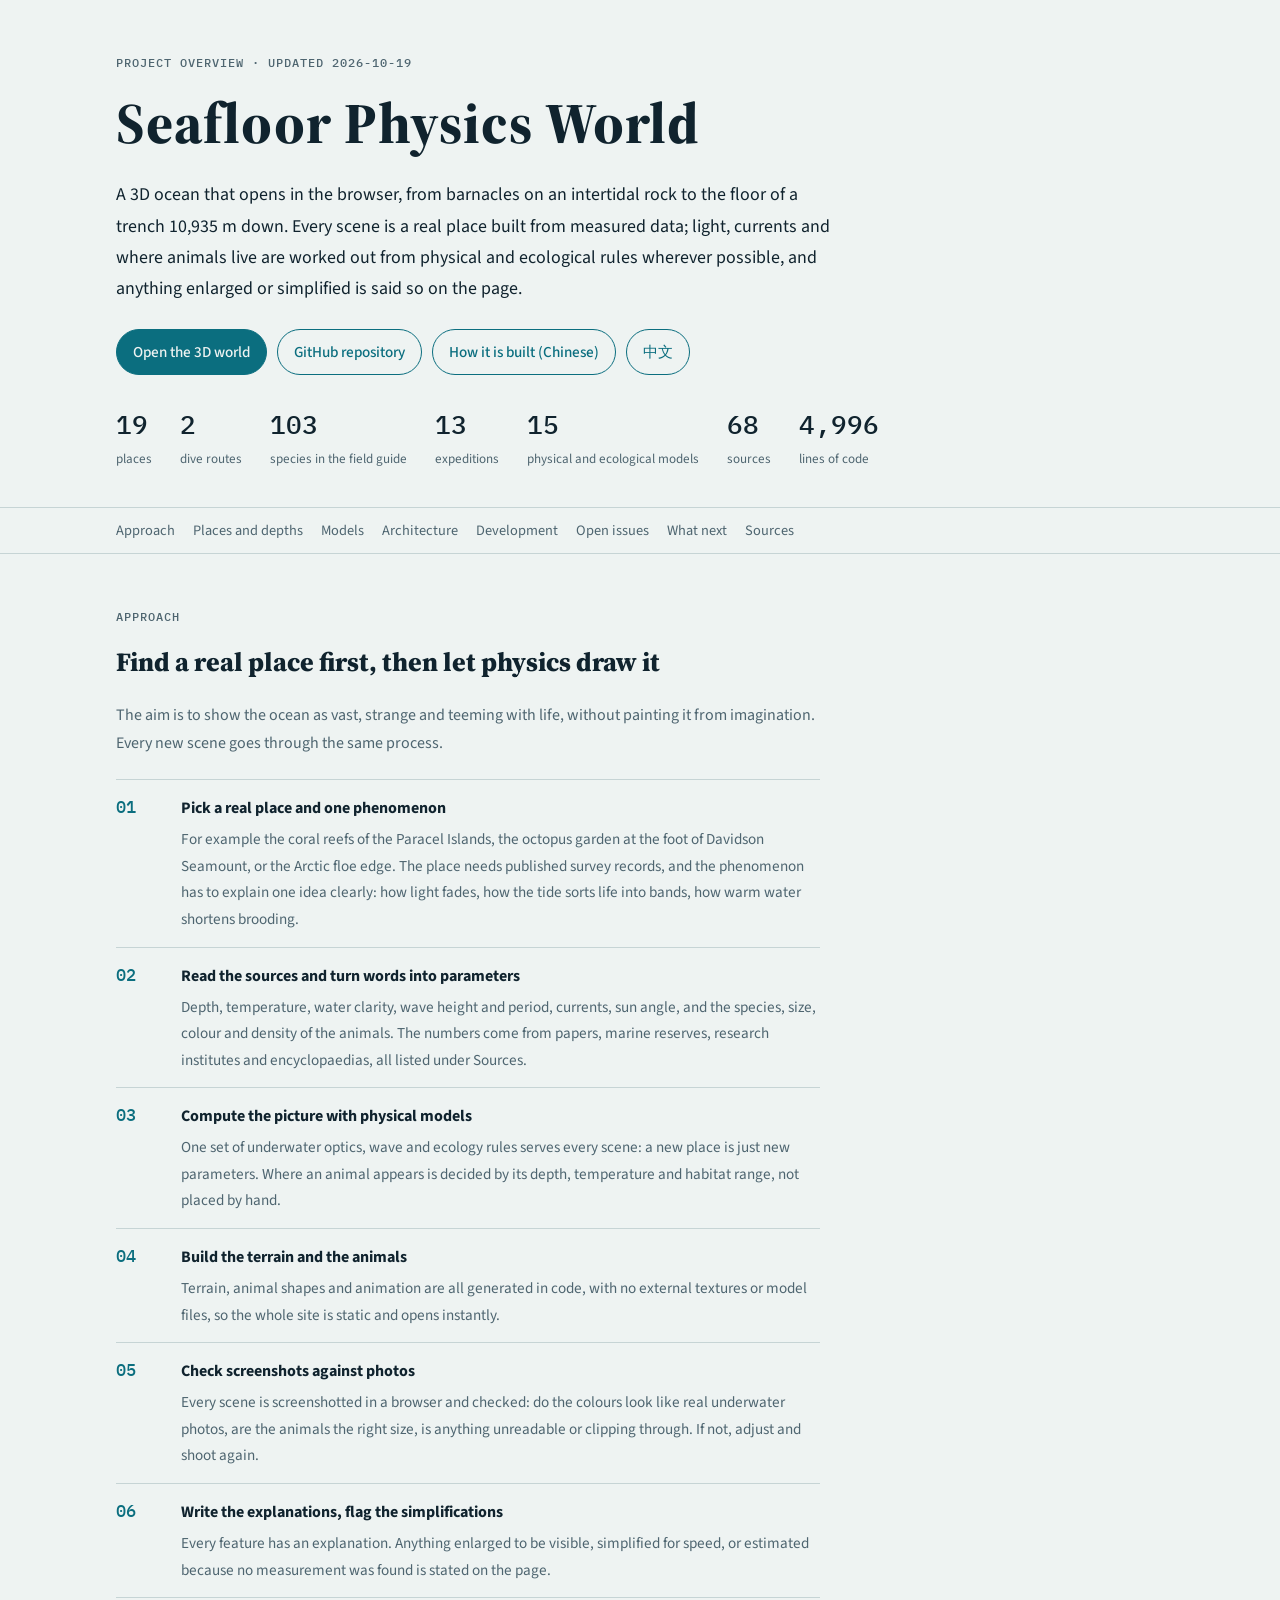
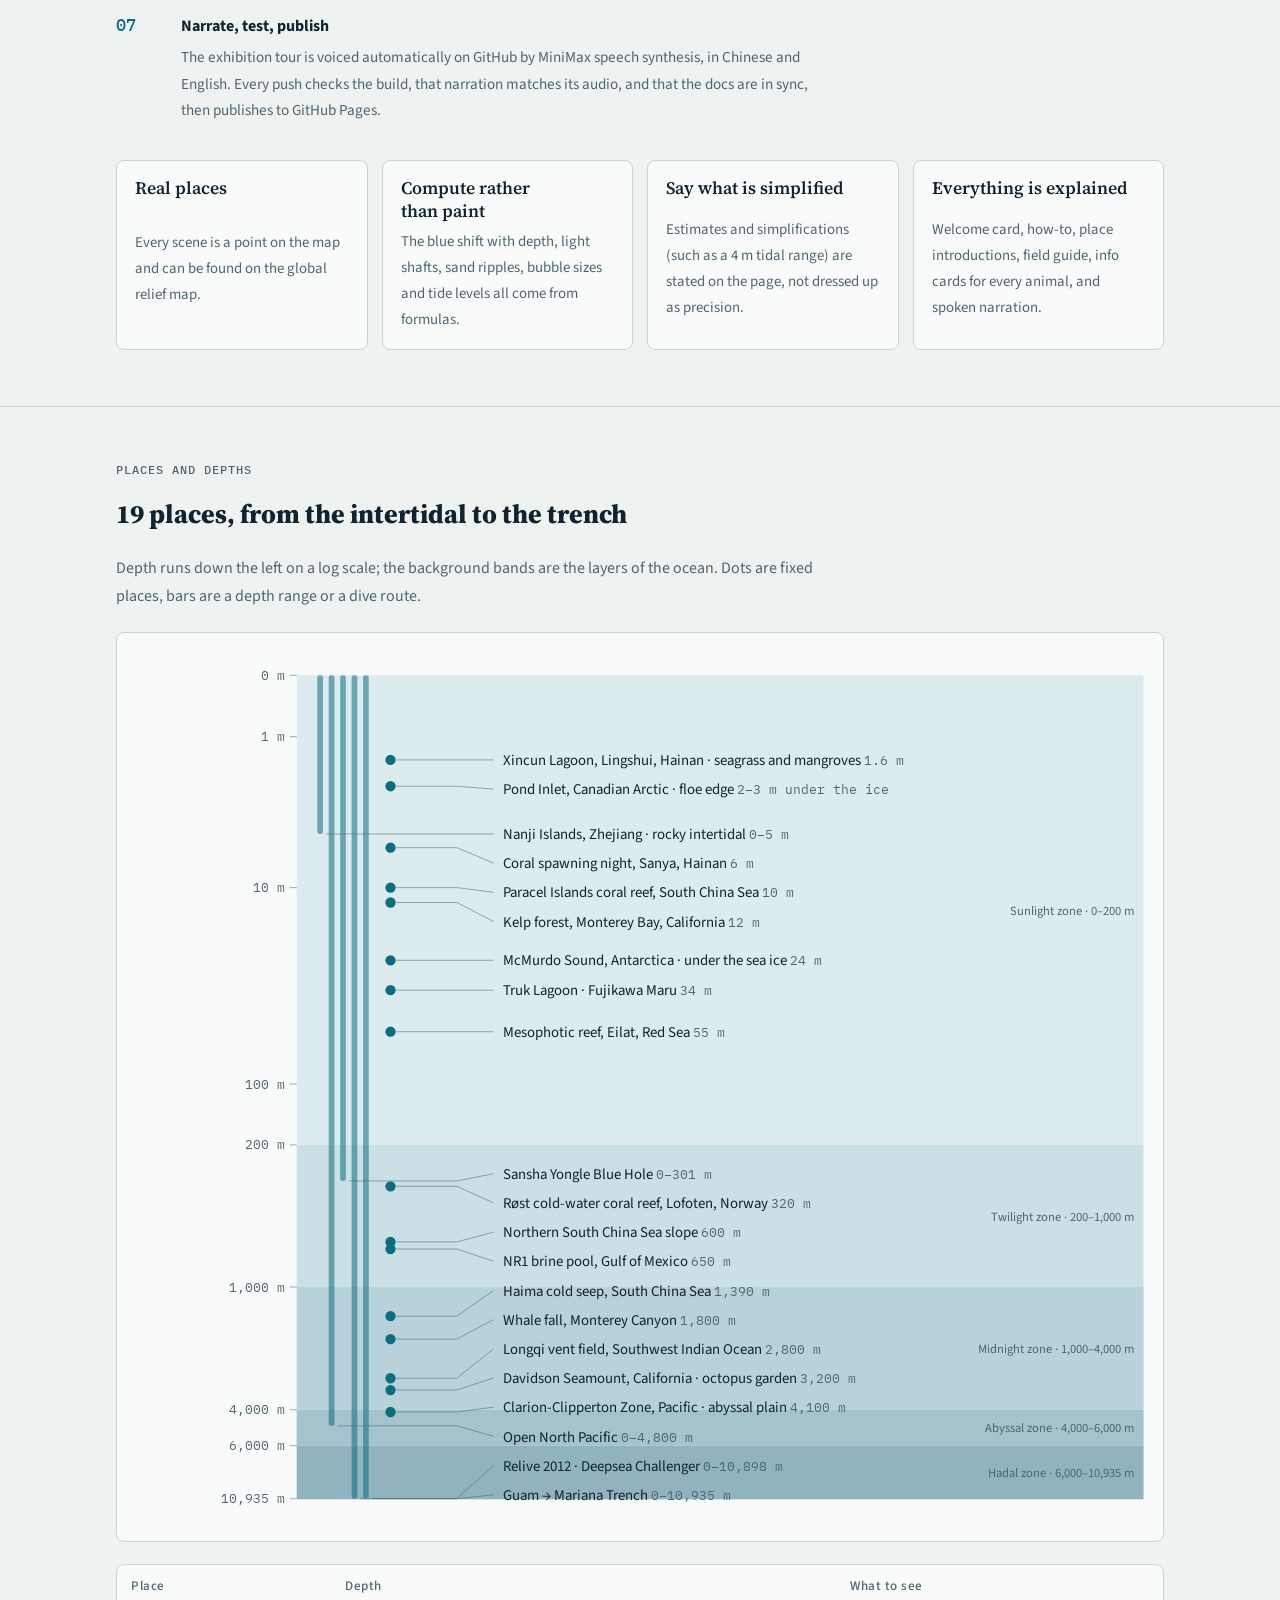
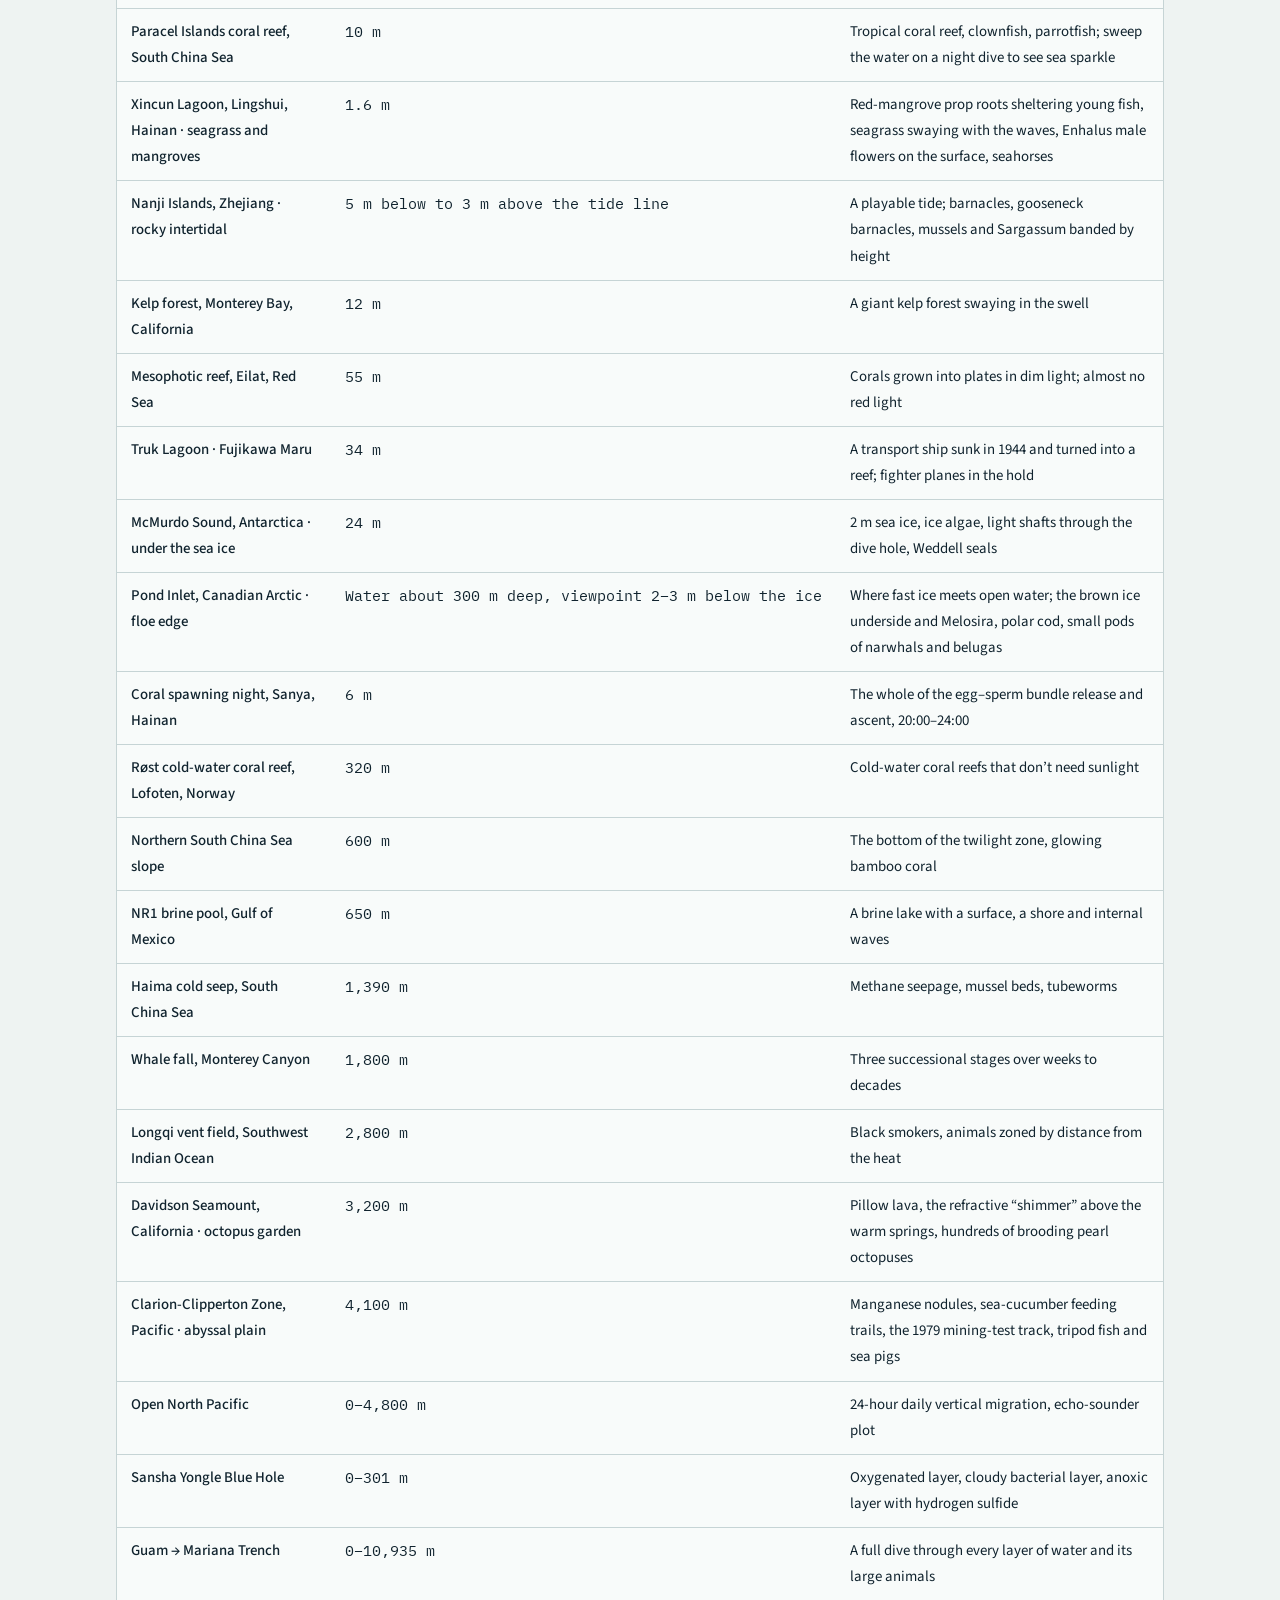
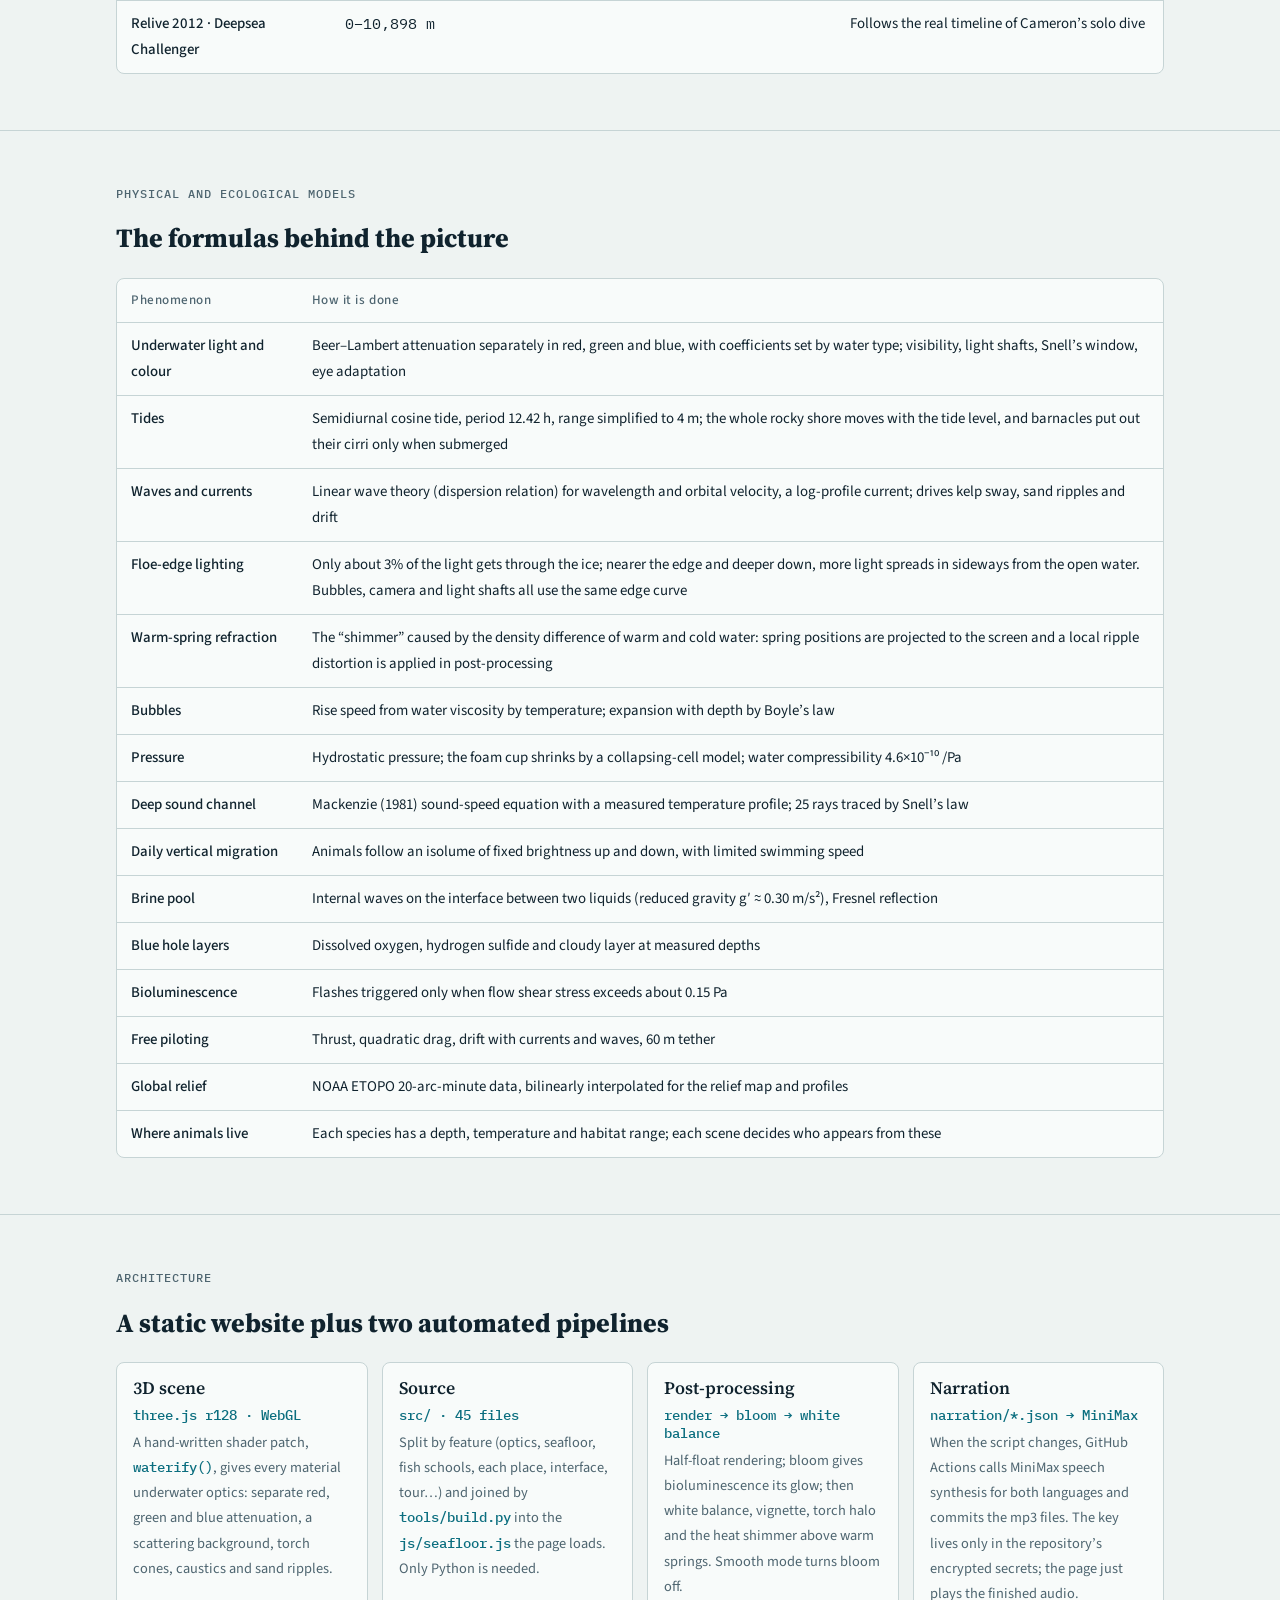
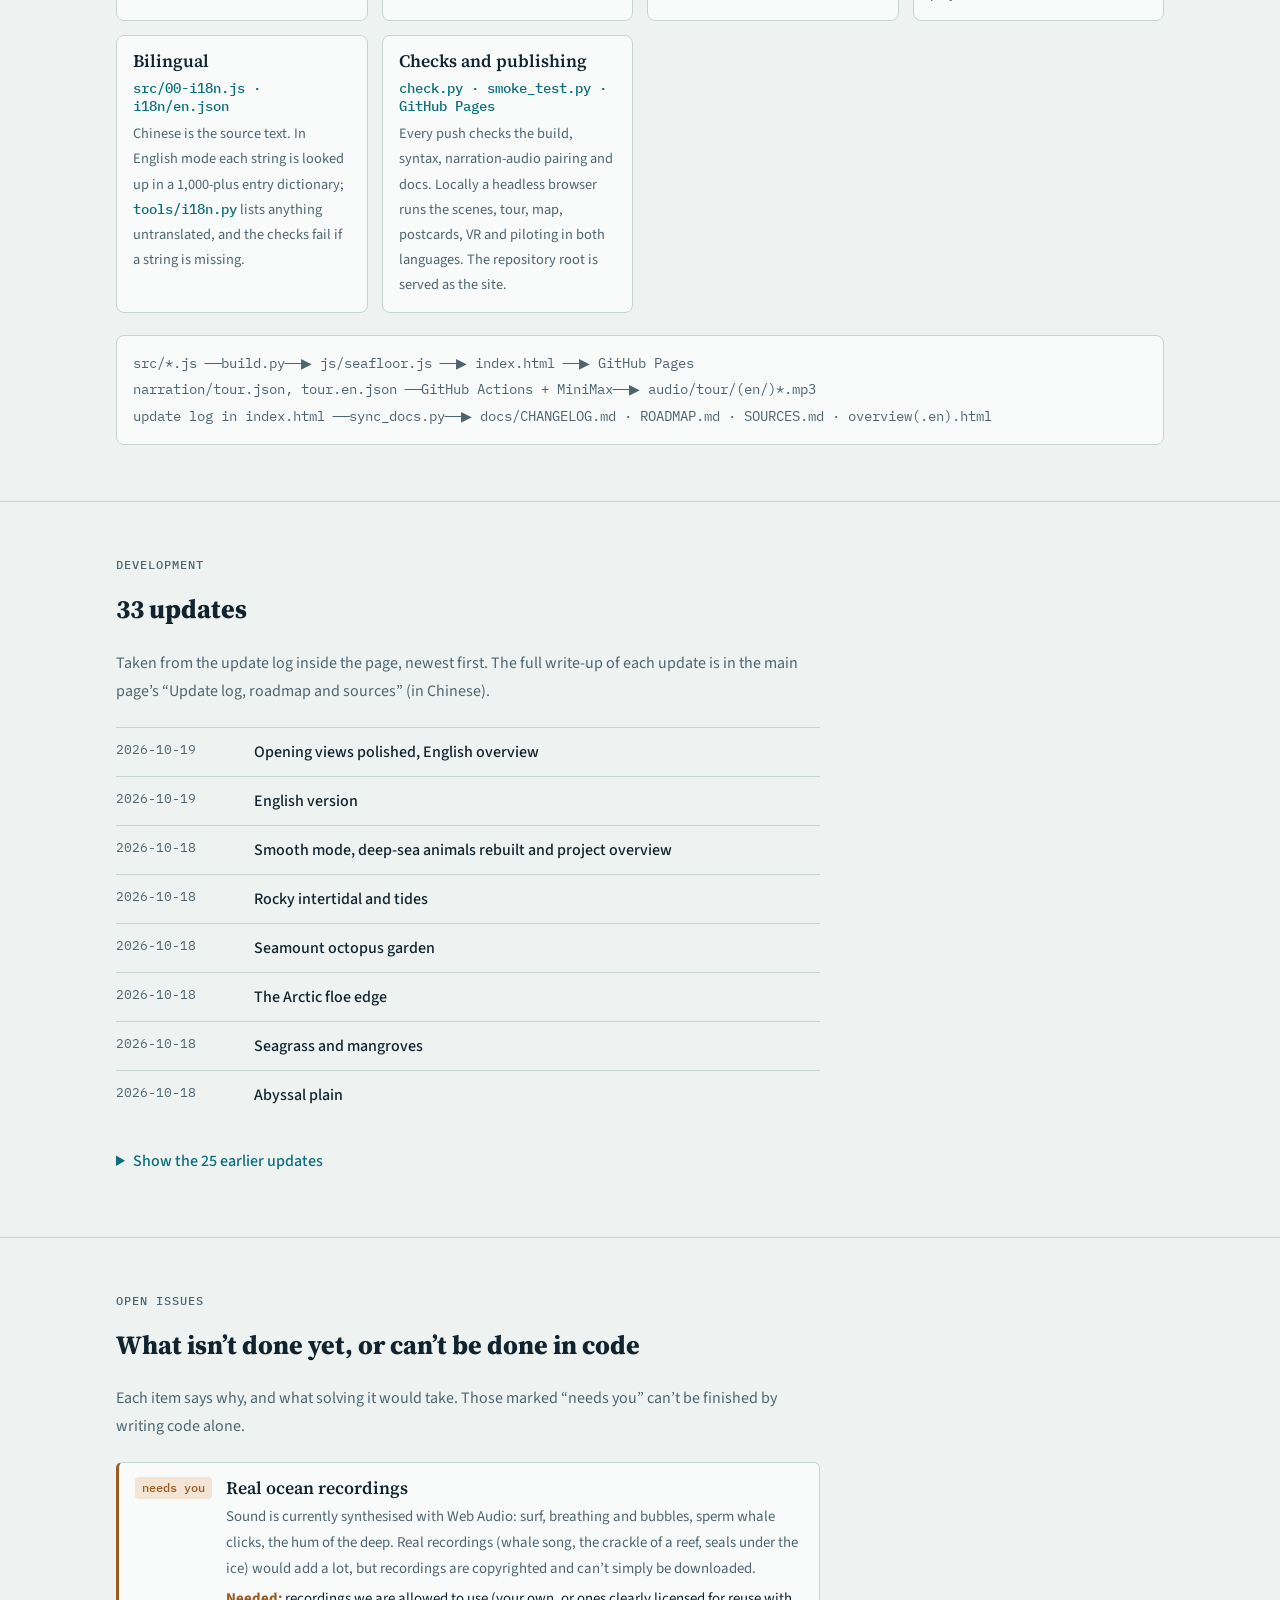
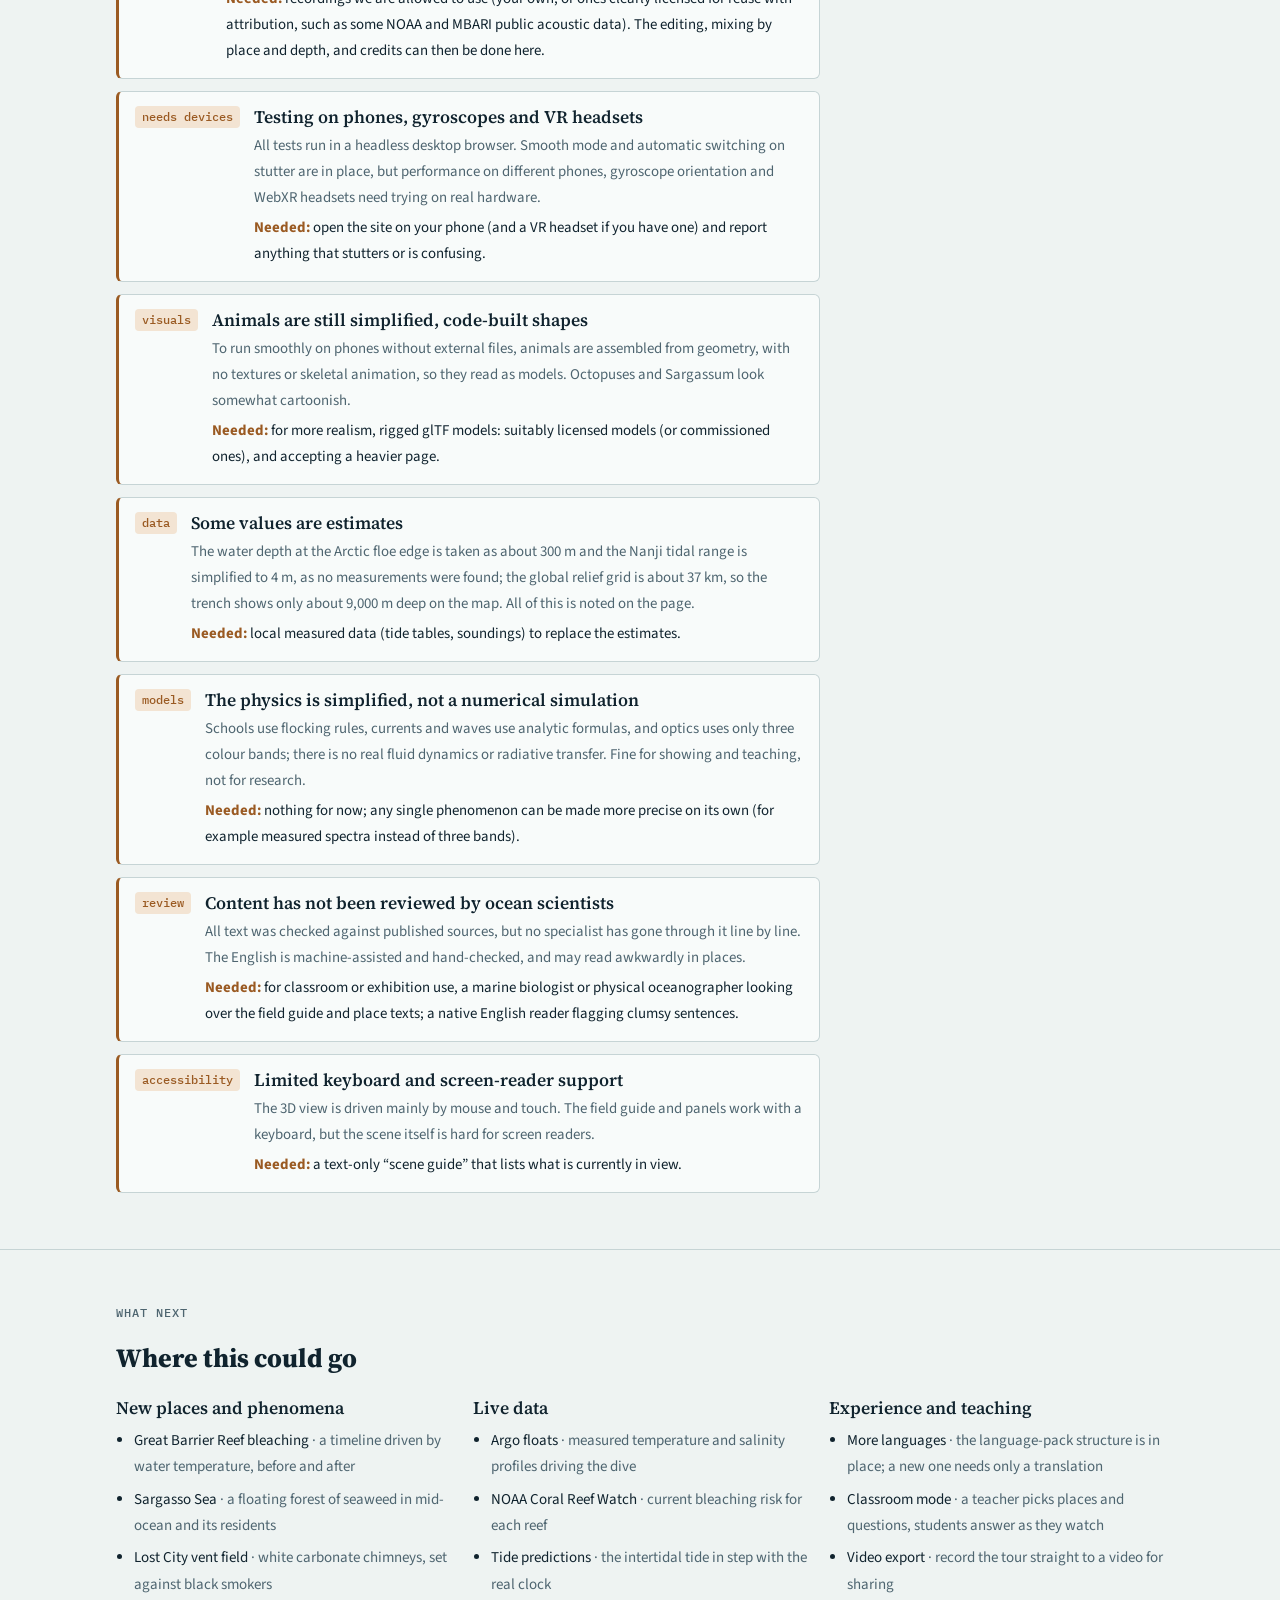
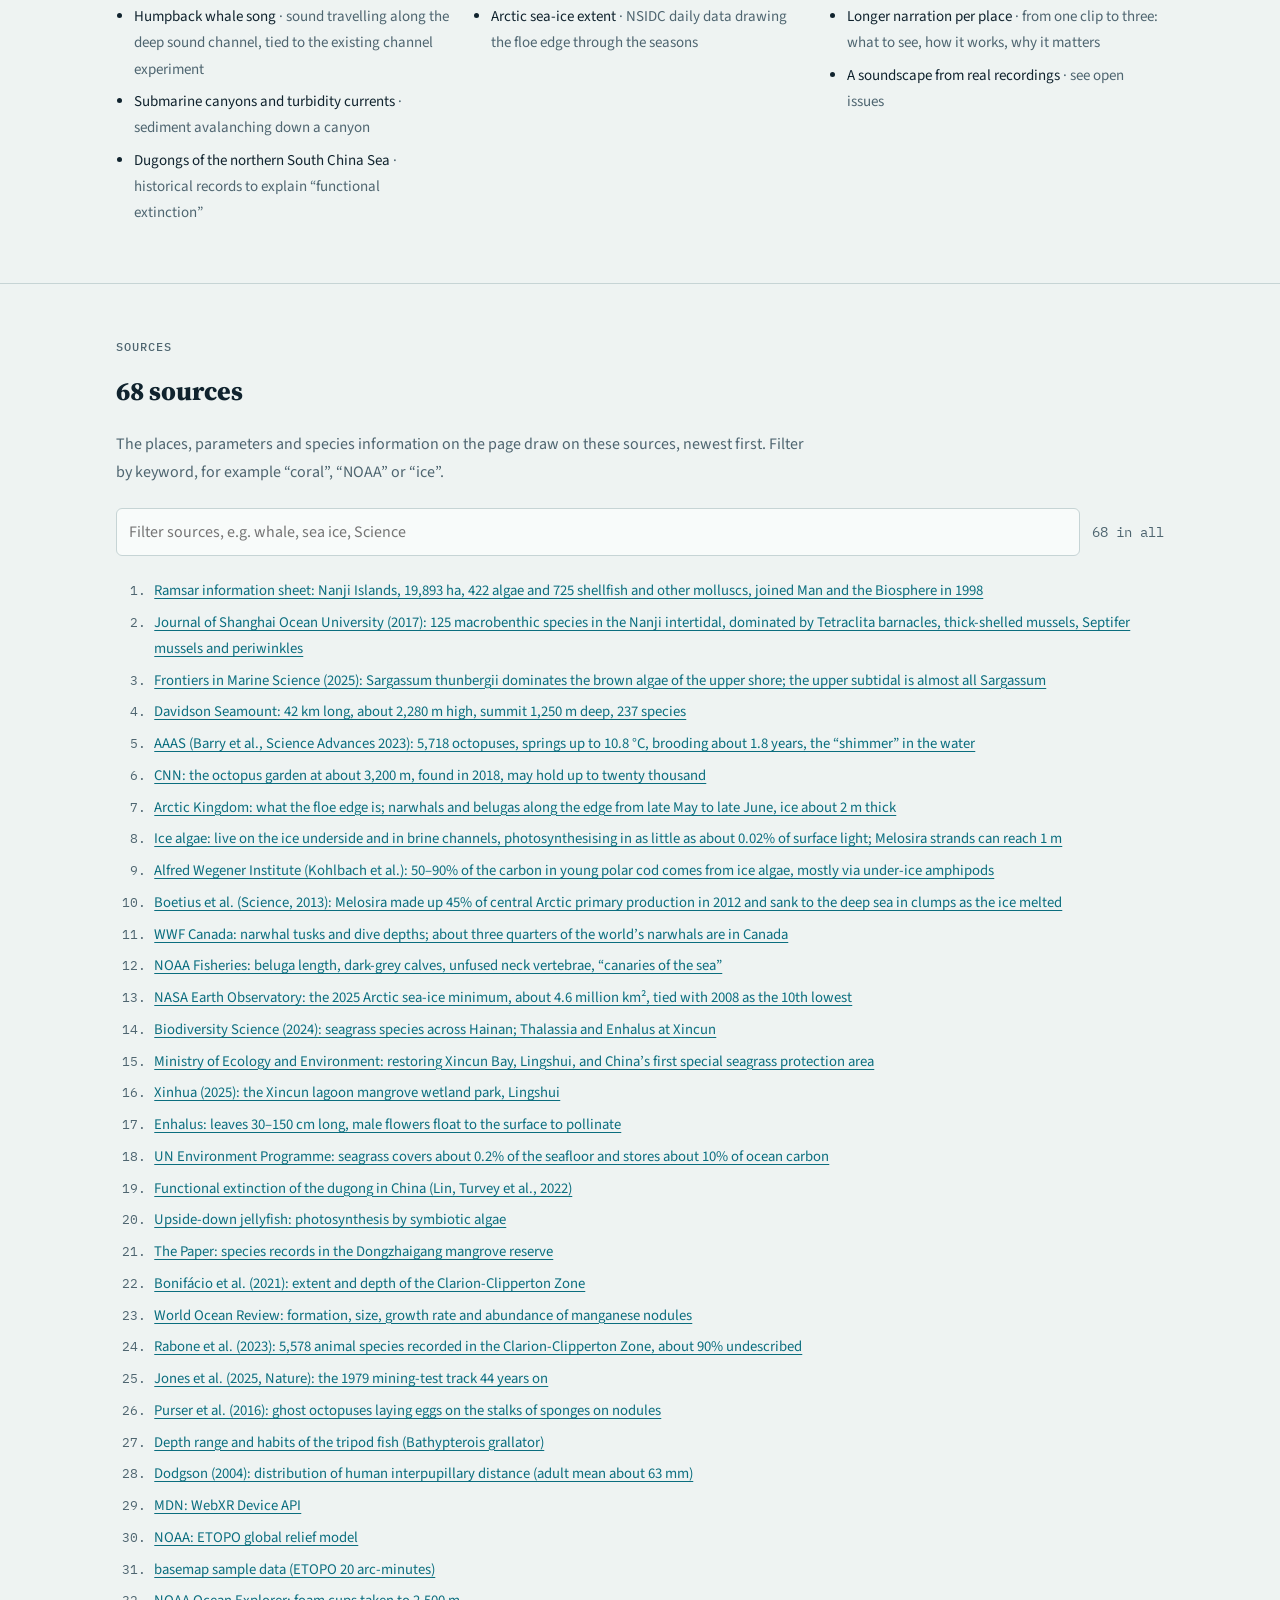
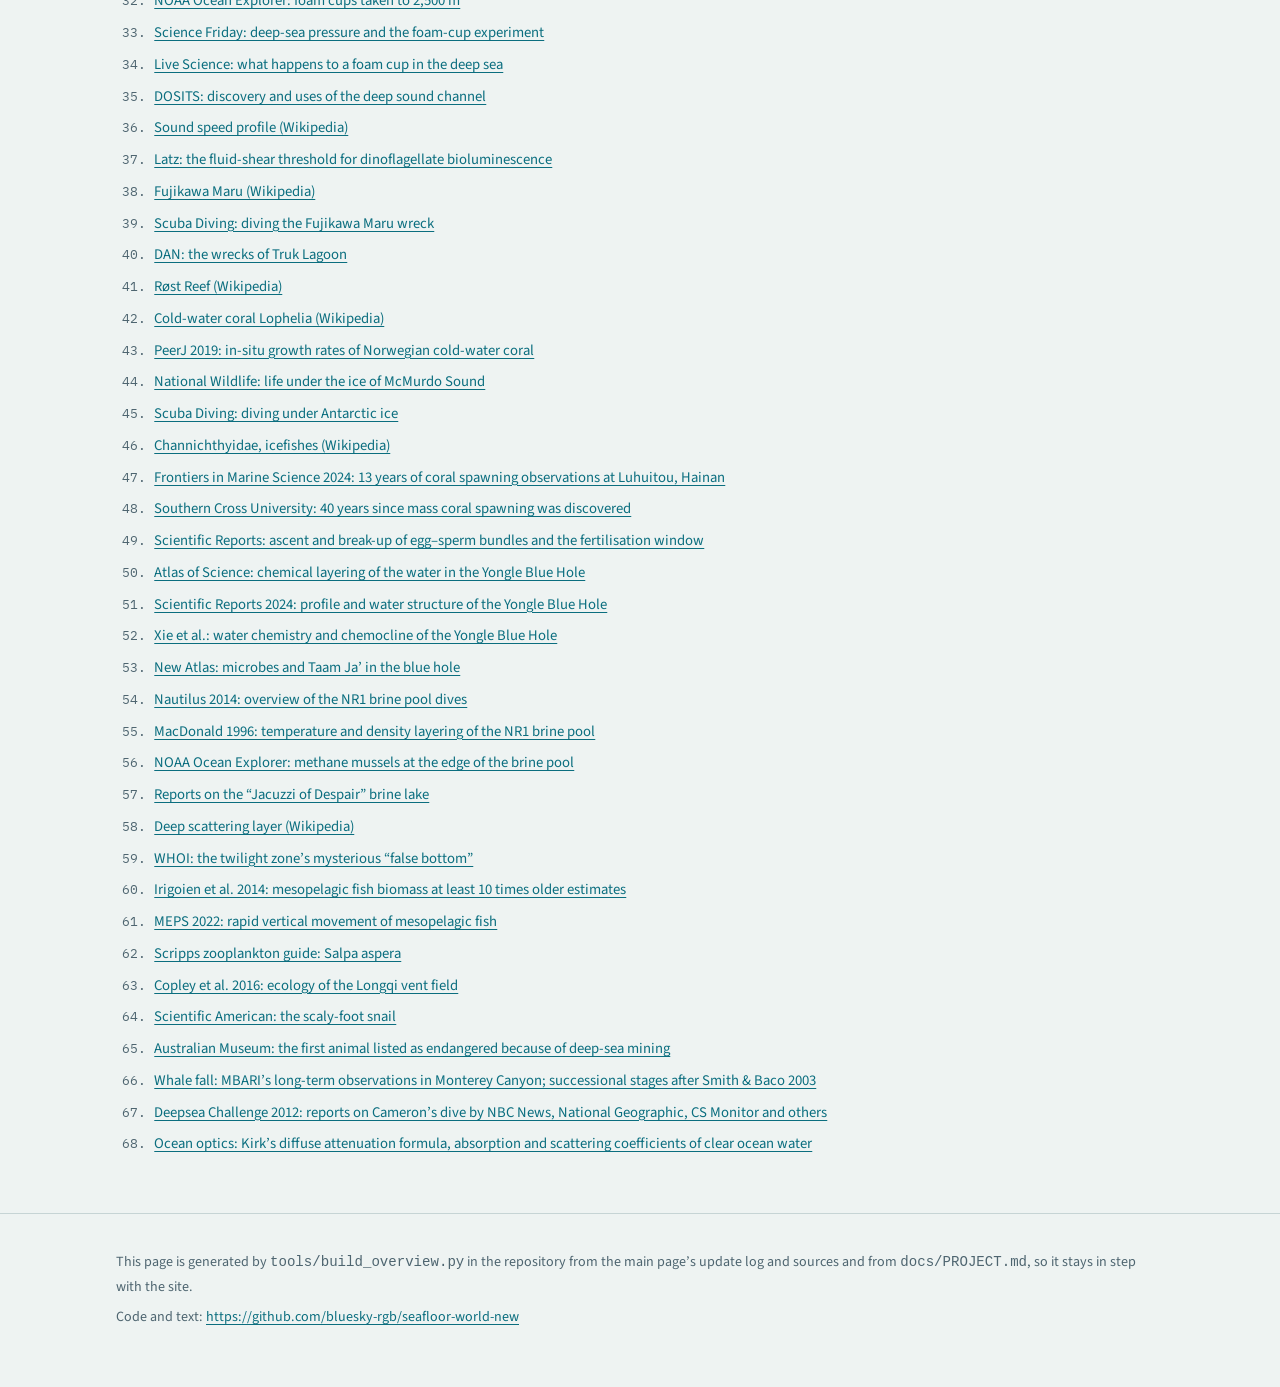
==== overview.en.html @ e61b28f1 "English project overview; polish opening views of slope, vent, brine pool and Arctic - overview.en.h" ====
<!doctype html>
<html lang="en">
<!-- Generated by tools/build_overview.py from docs/overview.en.tpl.html; do not edit by hand. -->
<head>
<meta charset="utf-8">
<meta name="viewport" content="width=device-width,initial-scale=1,viewport-fit=cover">
<meta name="description" content="Seafloor Physics World project overview: research approach, places and depths, physical models, architecture, development, open issues, ideas and sources.">
<link rel="icon" href="assets/icon.svg" type="image/svg+xml">
<style>:root{padding-top:env(safe-area-inset-top,0px);padding-bottom:env(safe-area-inset-bottom,0px)}img{max-width:100%}[hidden]{display:none!important}</style>
<title>Seafloor World Overview</title>
<meta name="claude:viewport-fit-sides" content="cover">
<link rel="preconnect" href="https://fonts.googleapis.com">
<link rel="stylesheet" href="https://fonts.googleapis.com/css2?family=Source+Serif+4:opsz,wght@8..60,600;8..60,800&family=Source+Sans+3:wght@400;500;700&family=IBM+Plex+Mono:wght@400;500&display=swap">
<style>
/* Layout: one reading column (~44em) inside a wider frame for the depth chart and tables; a horizontal section index under the masthead.
   Palette after a printed bathymetric chart: pale sea-chart paper, navy ink, sounding teal, and amber for open questions. */
:root{
  --paper:#eef3f2; --panel:#f8fbfa; --ink:#10232e; --muted:#4e6570; --rule:#c6d4d5;
  --teal:#0b6e7f; --teal-soft:#d5e8ea; --amber:#9a5a22; --amber-soft:#f3e4d3;
  --z1:#dcecee; --z2:#cbe0e4; --z3:#b8d2d9; --z4:#a4c3cc; --z5:#90b3be;
  --display:"Source Serif 4",Georgia,serif;
  --body:"Source Sans 3",system-ui,-apple-system,"Segoe UI",sans-serif;
  --mono:"IBM Plex Mono",ui-monospace,"SFMono-Regular",Menlo,monospace;
}
@media (prefers-color-scheme: dark){:root:not([data-theme="light"]){
  --paper:#0b1820; --panel:#112430; --ink:#dce8ea; --muted:#93aab1; --rule:#24414c;
  --teal:#56c3cf; --teal-soft:#16343d; --amber:#e3a66b; --amber-soft:#3a2a1b;
  --z1:#173845; --z2:#132f3b; --z3:#0f2630; --z4:#0b1d26; --z5:#08151c; color-scheme:dark}}
:root[data-theme="dark"]{
  --paper:#0b1820; --panel:#112430; --ink:#dce8ea; --muted:#93aab1; --rule:#24414c;
  --teal:#56c3cf; --teal-soft:#16343d; --amber:#e3a66b; --amber-soft:#3a2a1b;
  --z1:#173845; --z2:#132f3b; --z3:#0f2630; --z4:#0b1d26; --z5:#08151c; color-scheme:dark}
*{box-sizing:border-box}
body{background:var(--paper);color:var(--ink);font:400 16px/1.75 var(--body);margin:0}
.wrap{max-width:1080px;margin:0 auto;padding-left:max(16px,env(safe-area-inset-left,0px));padding-right:max(16px,env(safe-area-inset-right,0px))}
.col{max-width:44em}
a{color:var(--teal);text-underline-offset:3px}
a:focus-visible,button:focus-visible,input:focus-visible{outline:2px solid var(--teal);outline-offset:2px}
h1,h2,h3{font-family:var(--display);text-wrap:balance;line-height:1.3;margin:0}
h2{font-size:1.65rem;font-weight:800}
h3{font-size:1.1rem;font-weight:600}
p{margin:0}
.eyebrow{font:500 .78rem/1 var(--mono);letter-spacing:.08em;color:var(--muted);text-transform:uppercase}
/* masthead */
header.top{border-bottom:1px solid var(--rule)}
header.top .wrap{padding-block:56px 36px;display:grid;gap:18px}
h1{font-size:clamp(2.2rem,6vw,3.6rem);font-weight:800;letter-spacing:.02em}
.lead{font-size:1.12rem;color:var(--ink);max-width:40em}
.links{display:flex;flex-wrap:wrap;gap:10px;margin-top:6px}
.btn{display:inline-flex;align-items:center;gap:6px;padding:9px 16px;border:1px solid var(--teal);border-radius:999px;text-decoration:none;font-weight:500;font-size:.95rem}
.btn.pri{background:var(--teal);color:var(--paper)}
.stats{display:flex;flex-wrap:wrap;gap:8px 28px;margin-top:10px;font-family:var(--mono)}
.stats div{display:grid}
.stats b{font-size:1.6rem;font-weight:500;font-variant-numeric:tabular-nums}
.stats span{font-family:var(--body);font-size:.82rem;color:var(--muted)}
/* section index */
nav.idx{position:sticky;top:env(safe-area-inset-top,0px);z-index:5;background:var(--paper);border-bottom:1px solid var(--rule)}
body::before{content:"";position:fixed;inset:0 0 auto;height:env(safe-area-inset-top,0px);z-index:10;background:var(--paper)}
nav.idx .wrap{display:flex;gap:18px;overflow-x:auto;padding-block:10px;scrollbar-width:none}
nav.idx a{white-space:nowrap;text-decoration:none;color:var(--muted);font-size:.9rem}
nav.idx a:hover{color:var(--teal)}
section{padding-block:56px;border-bottom:1px solid var(--rule)}
section .wrap{display:grid;gap:22px}
.sub{color:var(--muted)}
/* method: a real sequence */
ol.steps{list-style:none;margin:0;padding:0;display:grid;gap:0;counter-reset:s}
ol.steps li{counter-increment:s;display:grid;grid-template-columns:3.2em 1fr;gap:4px 14px;padding:14px 0;border-top:1px solid var(--rule)}
ol.steps li::before{content:counter(s,decimal-leading-zero);font:500 1.05rem/1.6 var(--mono);color:var(--teal);grid-row:span 2}
ol.steps li b{font-weight:700}
ol.steps li p{color:var(--muted);font-size:.95rem}
.principles{display:grid;grid-template-columns:repeat(auto-fit,minmax(240px,1fr));gap:14px}
.principles div{background:var(--panel);border:1px solid var(--rule);border-radius:8px;padding:16px 18px;display:grid;gap:6px}
.principles p{font-size:.93rem;color:var(--muted)}
/* depth chart */
.chart{overflow-x:auto;background:var(--panel);border:1px solid var(--rule);border-radius:8px;padding:8px}
.chart svg{display:block;min-width:620px;width:100%;height:auto}
.chart text{font-family:var(--body);fill:var(--ink)}
.chart .ax{font-family:var(--mono);fill:var(--muted);font-size:11px}
.chart .zl{font-size:11px;fill:var(--muted)}
.chart .lead-line{stroke:var(--muted);stroke-width:.8;fill:none;opacity:.6}
.chart .dot{fill:var(--teal)}
.chart .bar{fill:var(--teal);opacity:.55}
.chart .z1{fill:var(--z1)}.chart .z2{fill:var(--z2)}.chart .z3{fill:var(--z3)}.chart .z4{fill:var(--z4)}.chart .z5{fill:var(--z5)}
/* tables */
.tbl{overflow-x:auto;border:1px solid var(--rule);border-radius:8px;background:var(--panel)}
table{border-collapse:collapse;width:100%;font-size:.93rem}
th,td{text-align:left;vertical-align:top;padding:10px 14px;border-bottom:1px solid var(--rule)}
th{font-weight:500;color:var(--muted);font-size:.82rem;letter-spacing:.04em;white-space:nowrap}
tr:last-child td{border-bottom:0}
td.num{font-family:var(--mono);white-space:nowrap;font-variant-numeric:tabular-nums}
td:first-child{font-weight:500;min-width:9em}
/* architecture */
.arch{display:grid;grid-template-columns:repeat(auto-fit,minmax(220px,1fr));gap:14px}
.arch .box{border:1px solid var(--rule);border-radius:8px;background:var(--panel);padding:14px 16px;display:grid;gap:6px;align-content:start}
.arch .box code{font:500 .85rem var(--mono);color:var(--teal)}
.arch .box p{font-size:.9rem;color:var(--muted)}
.flow{font:400 .88rem/1.9 var(--mono);color:var(--muted);background:var(--panel);border:1px solid var(--rule);border-radius:8px;padding:14px 16px;overflow-x:auto;white-space:pre}
/* timeline */
ol.tl{list-style:none;margin:0;padding:0;display:grid}
ol.tl li{display:grid;grid-template-columns:7.6em 1fr;gap:4px 16px;padding:10px 0;border-top:1px solid var(--rule)}
ol.tl time{font:400 .82rem/1.9 var(--mono);color:var(--muted);font-variant-numeric:tabular-nums}
ol.tl p{font-size:.9rem;color:var(--muted)}
ol.tl b{font-weight:500}
details.more>summary{cursor:pointer;color:var(--teal);font-weight:500;padding:6px 0}
/* open issues */
.issues{display:grid;gap:12px}
.issue{display:grid;grid-template-columns:auto 1fr;gap:4px 14px;background:var(--panel);border:1px solid var(--rule);border-left:3px solid var(--amber);border-radius:6px;padding:14px 16px}
.issue .tag{grid-row:span 3;font:500 .74rem/1 var(--mono);color:var(--amber);background:var(--amber-soft);padding:5px 7px;border-radius:4px;align-self:start;white-space:nowrap}
.issue p{font-size:.93rem;color:var(--muted)}
.issue p.need{color:var(--ink)}
.issue p.need::before{content:"Needed: ";font-weight:700;color:var(--amber)}
/* ideas */
.ideas{display:grid;grid-template-columns:repeat(auto-fit,minmax(300px,1fr));gap:22px}
.ideas h3{margin-bottom:8px}
.ideas ul{margin:0;padding-left:1.2em;display:grid;gap:6px;font-size:.94rem}
.ideas li span{color:var(--muted)}
/* sources */
.srcbar{display:flex;flex-wrap:wrap;gap:12px;align-items:center}
.srcbar input{flex:1 1 260px;min-width:0;padding:9px 12px;border:1px solid var(--rule);border-radius:6px;background:var(--panel);color:var(--ink);font:inherit}
.srcbar span{font:.85rem var(--mono);color:var(--muted)}
ol.src{margin:0;padding-left:2.6em;display:grid;gap:6px;font-size:.92rem;columns:1}
ol.src li::marker{font-family:var(--mono);color:var(--muted);font-size:.8rem}
ol.src a{word-break:break-word}
footer .wrap{padding-block:36px 56px;color:var(--muted);font-size:.88rem;display:grid;gap:6px}
@media (prefers-reduced-motion:no-preference){html{scroll-behavior:smooth}}
@media (max-width:560px){ol.tl li{grid-template-columns:1fr}ol.steps li{grid-template-columns:2.4em 1fr}}
</style>
</head>
<body>
<header class="top"><div class="wrap">
  <p class="eyebrow">Project overview · updated 2026-10-19</p>
  <h1>Seafloor Physics World</h1>
  <p class="lead">A 3D ocean that opens in the browser, from barnacles on an intertidal rock to the floor of a trench 10,935 m down. Every scene is a real place built from measured data; light, currents and where animals live are worked out from physical and ecological rules wherever possible, and anything enlarged or simplified is said so on the page.</p>
  <div class="links">
    <a class="btn pri" href="https://bluesky-rgb.github.io/seafloor-world-new/?lang=en" target="_blank" rel="noopener">Open the 3D world</a>
    <a class="btn" href="https://github.com/bluesky-rgb/seafloor-world-new" target="_blank" rel="noopener">GitHub repository</a>
    <a class="btn" href="https://github.com/bluesky-rgb/seafloor-world-new/blob/main/docs/ARCHITECTURE.md" target="_blank" rel="noopener">How it is built (Chinese)</a>
    <a class="btn" href="overview.html" lang="zh-CN">中文</a>
  </div>
  <div class="stats"><div><b>19</b><span>places</span></div><div><b>2</b><span>dive routes</span></div><div><b>103</b><span>species in the field guide</span></div><div><b>13</b><span>expeditions</span></div><div><b>15</b><span>physical and ecological models</span></div><div><b>68</b><span>sources</span></div><div><b>4,996</b><span>lines of code</span></div></div>
</div></header>

<nav class="idx" aria-label="Sections"><div class="wrap">
  <a href="#method">Approach</a><a href="#sites">Places and depths</a><a href="#models">Models</a><a href="#arch">Architecture</a><a href="#timeline">Development</a><a href="#issues">Open issues</a><a href="#ideas">What next</a><a href="#sources">Sources</a>
</div></nav>

<section id="method"><div class="wrap">
  <p class="eyebrow">Approach</p>
  <h2>Find a real place first, then let physics draw it</h2>
  <p class="col sub">The aim is to show the ocean as vast, strange and teeming with life, without painting it from imagination. Every new scene goes through the same process.</p>
  <ol class="steps col">
    <li><b>Pick a real place and one phenomenon</b><p>For example the coral reefs of the Paracel Islands, the octopus garden at the foot of Davidson Seamount, or the Arctic floe edge. The place needs published survey records, and the phenomenon has to explain one idea clearly: how light fades, how the tide sorts life into bands, how warm water shortens brooding.</p></li>
    <li><b>Read the sources and turn words into parameters</b><p>Depth, temperature, water clarity, wave height and period, currents, sun angle, and the species, size, colour and density of the animals. The numbers come from papers, marine reserves, research institutes and encyclopaedias, all listed under Sources.</p></li>
    <li><b>Compute the picture with physical models</b><p>One set of underwater optics, wave and ecology rules serves every scene: a new place is just new parameters. Where an animal appears is decided by its depth, temperature and habitat range, not placed by hand.</p></li>
    <li><b>Build the terrain and the animals</b><p>Terrain, animal shapes and animation are all generated in code, with no external textures or model files, so the whole site is static and opens instantly.</p></li>
    <li><b>Check screenshots against photos</b><p>Every scene is screenshotted in a browser and checked: do the colours look like real underwater photos, are the animals the right size, is anything unreadable or clipping through. If not, adjust and shoot again.</p></li>
    <li><b>Write the explanations, flag the simplifications</b><p>Every feature has an explanation. Anything enlarged to be visible, simplified for speed, or estimated because no measurement was found is stated on the page.</p></li>
    <li><b>Narrate, test, publish</b><p>The exhibition tour is voiced automatically on GitHub by MiniMax speech synthesis, in Chinese and English. Every push checks the build, that narration matches its audio, and that the docs are in sync, then publishes to GitHub Pages.</p></li>
  </ol>
  <div class="principles">
    <div><h3>Real places</h3><p>Every scene is a point on the map and can be found on the global relief map.</p></div>
    <div><h3>Compute rather than paint</h3><p>The blue shift with depth, light shafts, sand ripples, bubble sizes and tide levels all come from formulas.</p></div>
    <div><h3>Say what is simplified</h3><p>Estimates and simplifications (such as a 4 m tidal range) are stated on the page, not dressed up as precision.</p></div>
    <div><h3>Everything is explained</h3><p>Welcome card, how-to, place introductions, field guide, info cards for every animal, and spoken narration.</p></div>
  </div>
</div></section>

<section id="sites"><div class="wrap">
  <p class="eyebrow">Places and depths</p>
  <h2>19 places, from the intertidal to the trench</h2>
  <p class="col sub">Depth runs down the left on a log scale; the background bands are the layers of the ocean. Dots are fixed places, bars are a depth range or a dive route.</p>
  <div class="chart"><svg viewBox="0 0 900 780" role="img" aria-label="Depth of each place (log scale)"><rect class="z1" x="150" y="30.0" width="740" height="410.3"/><text class="zl" x="882" y="239.2" text-anchor="end">Sunlight zone · 0–200 m</text><rect class="z2" x="150" y="440.3" width="740" height="124.2"/><text class="zl" x="882" y="506.4" text-anchor="end">Twilight zone · 200–1,000 m</text><rect class="z3" x="150" y="564.5" width="740" height="107.2"/><text class="zl" x="882" y="622.1" text-anchor="end">Midnight zone · 1,000–4,000 m</text><rect class="z4" x="150" y="671.7" width="740" height="31.4"/><text class="zl" x="882" y="691.4" text-anchor="end">Abyssal zone · 4,000–6,000 m</text><rect class="z5" x="150" y="703.1" width="740" height="46.9"/><text class="zl" x="882" y="730.6" text-anchor="end">Hadal zone · 6,000–10,935 m</text><line x1="144" x2="150" y1="30.0" y2="30.0" class="lead-line"/><text class="ax" x="140" y="34.0" text-anchor="end">0 m</text><line x1="144" x2="150" y1="83.6" y2="83.6" class="lead-line"/><text class="ax" x="140" y="87.6" text-anchor="end">1 m</text><line x1="144" x2="150" y1="215.5" y2="215.5" class="lead-line"/><text class="ax" x="140" y="219.5" text-anchor="end">10 m</text><line x1="144" x2="150" y1="387.1" y2="387.1" class="lead-line"/><text class="ax" x="140" y="391.1" text-anchor="end">100 m</text><line x1="144" x2="150" y1="440.3" y2="440.3" class="lead-line"/><text class="ax" x="140" y="444.3" text-anchor="end">200 m</text><line x1="144" x2="150" y1="564.5" y2="564.5" class="lead-line"/><text class="ax" x="140" y="568.5" text-anchor="end">1,000 m</text><line x1="144" x2="150" y1="671.7" y2="671.7" class="lead-line"/><text class="ax" x="140" y="675.7" text-anchor="end">4,000 m</text><line x1="144" x2="150" y1="703.1" y2="703.1" class="lead-line"/><text class="ax" x="140" y="707.1" text-anchor="end">6,000 m</text><line x1="144" x2="150" y1="749.5" y2="749.5" class="lead-line"/><text class="ax" x="140" y="753.5" text-anchor="end">10,935 m</text><rect class="bar" x="168" y="30.0" width="5" height="138.6" rx="2"/><rect class="bar" x="178" y="30.0" width="5" height="655.8" rx="2"/><rect class="bar" x="188" y="30.0" width="5" height="441.8" rx="2"/><rect class="bar" x="198" y="30.0" width="5" height="719.5" rx="2"/><rect class="bar" x="208" y="30.0" width="5" height="719.3" rx="2"/><circle class="dot" cx="232" cy="103.9" r="4.5"/><path class="lead-line" d="M237.0 103.9 L290 103.9 L322 103.9"/><text x="330" y="108.4" font-size="13">Xincun Lagoon, Lingshui, Hainan · seagrass and mangroves <tspan class="ax">1.6 m</tspan></text><circle class="dot" cx="232" cy="126.9" r="4.5"/><path class="lead-line" d="M237.0 126.9 L290 126.9 L322 129.4"/><text x="330" y="133.9" font-size="13">Pond Inlet, Canadian Arctic · floe edge <tspan class="ax">2–3 m under the ice</tspan></text><path class="lead-line" d="M175.5 168.6 L290 168.6 L322 168.6"/><text x="330" y="173.1" font-size="13">Nanji Islands, Zhejiang · rocky intertidal <tspan class="ax">0–5 m</tspan></text><circle class="dot" cx="232" cy="180.6" r="4.5"/><path class="lead-line" d="M237.0 180.6 L290 180.6 L322 194.1"/><text x="330" y="198.6" font-size="13">Coral spawning night, Sanya, Hainan <tspan class="ax">6 m</tspan></text><circle class="dot" cx="232" cy="215.5" r="4.5"/><path class="lead-line" d="M237.0 215.5 L290 215.5 L322 219.6"/><text x="330" y="224.1" font-size="13">Paracel Islands coral reef, South China Sea <tspan class="ax">10 m</tspan></text><circle class="dot" cx="232" cy="228.5" r="4.5"/><path class="lead-line" d="M237.0 228.5 L290 228.5 L322 245.1"/><text x="330" y="249.6" font-size="13">Kelp forest, Monterey Bay, California <tspan class="ax">12 m</tspan></text><circle class="dot" cx="232" cy="279.0" r="4.5"/><path class="lead-line" d="M237.0 279.0 L290 279.0 L322 279.0"/><text x="330" y="283.5" font-size="13">McMurdo Sound, Antarctica · under the sea ice <tspan class="ax">24 m</tspan></text><circle class="dot" cx="232" cy="305.1" r="4.5"/><path class="lead-line" d="M237.0 305.1 L290 305.1 L322 305.1"/><text x="330" y="309.6" font-size="13">Truk Lagoon · Fujikawa Maru <tspan class="ax">34 m</tspan></text><circle class="dot" cx="232" cy="341.4" r="4.5"/><path class="lead-line" d="M237.0 341.4 L290 341.4 L322 341.4"/><text x="330" y="345.9" font-size="13">Mesophotic reef, Eilat, Red Sea <tspan class="ax">55 m</tspan></text><path class="lead-line" d="M195.5 471.8 L290 471.8 L322 465.5"/><text x="330" y="470.0" font-size="13">Sansha Yongle Blue Hole <tspan class="ax">0–301 m</tspan></text><circle class="dot" cx="232" cy="476.5" r="4.5"/><path class="lead-line" d="M237.0 476.5 L290 476.5 L322 491.0"/><text x="330" y="495.5" font-size="13">Røst cold-water coral reef, Lofoten, Norway <tspan class="ax">320 m</tspan></text><circle class="dot" cx="232" cy="525.1" r="4.5"/><path class="lead-line" d="M237.0 525.1 L290 525.1 L322 516.5"/><text x="330" y="521.0" font-size="13">Northern South China Sea slope <tspan class="ax">600 m</tspan></text><circle class="dot" cx="232" cy="531.3" r="4.5"/><path class="lead-line" d="M237.0 531.3 L290 531.3 L322 542.0"/><text x="330" y="546.5" font-size="13">NR1 brine pool, Gulf of Mexico <tspan class="ax">650 m</tspan></text><circle class="dot" cx="232" cy="590.0" r="4.5"/><path class="lead-line" d="M237.0 590.0 L290 590.0 L322 567.5"/><text x="330" y="572.0" font-size="13">Haima cold seep, South China Sea <tspan class="ax">1,390 m</tspan></text><circle class="dot" cx="232" cy="610.0" r="4.5"/><path class="lead-line" d="M237.0 610.0 L290 610.0 L322 593.0"/><text x="330" y="597.5" font-size="13">Whale fall, Monterey Canyon <tspan class="ax">1,800 m</tspan></text><circle class="dot" cx="232" cy="644.2" r="4.5"/><path class="lead-line" d="M237.0 644.2 L290 644.2 L322 618.5"/><text x="330" y="623.0" font-size="13">Longqi vent field, Southwest Indian Ocean <tspan class="ax">2,800 m</tspan></text><circle class="dot" cx="232" cy="654.5" r="4.5"/><path class="lead-line" d="M237.0 654.5 L290 654.5 L322 644.0"/><text x="330" y="648.5" font-size="13">Davidson Seamount, California · octopus garden <tspan class="ax">3,200 m</tspan></text><circle class="dot" cx="232" cy="673.7" r="4.5"/><path class="lead-line" d="M237.0 673.7 L290 673.7 L322 669.5"/><text x="330" y="674.0" font-size="13">Clarion-Clipperton Zone, Pacific · abyssal plain <tspan class="ax">4,100 m</tspan></text><path class="lead-line" d="M185.5 685.8 L290 685.8 L322 695.0"/><text x="330" y="699.5" font-size="13">Open North Pacific <tspan class="ax">0–4,800 m</tspan></text><path class="lead-line" d="M215.5 749.3 L290 749.3 L322 720.5"/><text x="330" y="725.0" font-size="13">Relive 2012 · Deepsea Challenger <tspan class="ax">0–10,898 m</tspan></text><path class="lead-line" d="M205.5 749.5 L290 749.5 L322 746.0"/><text x="330" y="750.5" font-size="13">Guam → Mariana Trench <tspan class="ax">0–10,935 m</tspan></text></svg></div>
  <div class="tbl"><table><thead><tr><th>Place</th><th>Depth</th><th>What to see</th></tr></thead><tbody><tr><td>Paracel Islands coral reef, South China Sea</td><td class="num">10 m</td><td>Tropical coral reef, clownfish, parrotfish; sweep the water on a night dive to see sea sparkle</td></tr><tr><td>Xincun Lagoon, Lingshui, Hainan · seagrass and mangroves</td><td class="num">1.6 m</td><td>Red-mangrove prop roots sheltering young fish, seagrass swaying with the waves, Enhalus male flowers on the surface, seahorses</td></tr><tr><td>Nanji Islands, Zhejiang · rocky intertidal</td><td class="num">5 m below to 3 m above the tide line</td><td>A playable tide; barnacles, gooseneck barnacles, mussels and Sargassum banded by height</td></tr><tr><td>Kelp forest, Monterey Bay, California</td><td class="num">12 m</td><td>A giant kelp forest swaying in the swell</td></tr><tr><td>Mesophotic reef, Eilat, Red Sea</td><td class="num">55 m</td><td>Corals grown into plates in dim light; almost no red light</td></tr><tr><td>Truk Lagoon · Fujikawa Maru</td><td class="num">34 m</td><td>A transport ship sunk in 1944 and turned into a reef; fighter planes in the hold</td></tr><tr><td>McMurdo Sound, Antarctica · under the sea ice</td><td class="num">24 m</td><td>2 m sea ice, ice algae, light shafts through the dive hole, Weddell seals</td></tr><tr><td>Pond Inlet, Canadian Arctic · floe edge</td><td class="num">Water about 300 m deep, viewpoint 2–3 m below the ice</td><td>Where fast ice meets open water; the brown ice underside and Melosira, polar cod, small pods of narwhals and belugas</td></tr><tr><td>Coral spawning night, Sanya, Hainan</td><td class="num">6 m</td><td>The whole of the egg–sperm bundle release and ascent, 20:00–24:00</td></tr><tr><td>Røst cold-water coral reef, Lofoten, Norway</td><td class="num">320 m</td><td>Cold-water coral reefs that don’t need sunlight</td></tr><tr><td>Northern South China Sea slope</td><td class="num">600 m</td><td>The bottom of the twilight zone, glowing bamboo coral</td></tr><tr><td>NR1 brine pool, Gulf of Mexico</td><td class="num">650 m</td><td>A brine lake with a surface, a shore and internal waves</td></tr><tr><td>Haima cold seep, South China Sea</td><td class="num">1,390 m</td><td>Methane seepage, mussel beds, tubeworms</td></tr><tr><td>Whale fall, Monterey Canyon</td><td class="num">1,800 m</td><td>Three successional stages over weeks to decades</td></tr><tr><td>Longqi vent field, Southwest Indian Ocean</td><td class="num">2,800 m</td><td>Black smokers, animals zoned by distance from the heat</td></tr><tr><td>Davidson Seamount, California · octopus garden</td><td class="num">3,200 m</td><td>Pillow lava, the refractive “shimmer” above the warm springs, hundreds of brooding pearl octopuses</td></tr><tr><td>Clarion-Clipperton Zone, Pacific · abyssal plain</td><td class="num">4,100 m</td><td>Manganese nodules, sea-cucumber feeding trails, the 1979 mining-test track, tripod fish and sea pigs</td></tr><tr><td>Open North Pacific</td><td class="num">0–4,800 m</td><td>24-hour daily vertical migration, echo-sounder plot</td></tr><tr><td>Sansha Yongle Blue Hole</td><td class="num">0–301 m</td><td>Oxygenated layer, cloudy bacterial layer, anoxic layer with hydrogen sulfide</td></tr><tr><td>Guam → Mariana Trench</td><td class="num">0–10,935 m</td><td>A full dive through every layer of water and its large animals</td></tr><tr><td>Relive 2012 · Deepsea Challenger</td><td class="num">0–10,898 m</td><td>Follows the real timeline of Cameron’s solo dive</td></tr></tbody></table></div>
</div></section>

<section id="models"><div class="wrap">
  <p class="eyebrow">Physical and ecological models</p>
  <h2>The formulas behind the picture</h2>
  <div class="tbl"><table><thead><tr><th>Phenomenon</th><th>How it is done</th></tr></thead><tbody><tr><td>Underwater light and colour</td><td>Beer–Lambert attenuation separately in red, green and blue, with coefficients set by water type; visibility, light shafts, Snell’s window, eye adaptation</td></tr><tr><td>Tides</td><td>Semidiurnal cosine tide, period 12.42 h, range simplified to 4 m; the whole rocky shore moves with the tide level, and barnacles put out their cirri only when submerged</td></tr><tr><td>Waves and currents</td><td>Linear wave theory (dispersion relation) for wavelength and orbital velocity, a log-profile current; drives kelp sway, sand ripples and drift</td></tr><tr><td>Floe-edge lighting</td><td>Only about 3% of the light gets through the ice; nearer the edge and deeper down, more light spreads in sideways from the open water. Bubbles, camera and light shafts all use the same edge curve</td></tr><tr><td>Warm-spring refraction</td><td>The “shimmer” caused by the density difference of warm and cold water: spring positions are projected to the screen and a local ripple distortion is applied in post-processing</td></tr><tr><td>Bubbles</td><td>Rise speed from water viscosity by temperature; expansion with depth by Boyle’s law</td></tr><tr><td>Pressure</td><td>Hydrostatic pressure; the foam cup shrinks by a collapsing-cell model; water compressibility 4.6×10⁻¹⁰ /Pa</td></tr><tr><td>Deep sound channel</td><td>Mackenzie (1981) sound-speed equation with a measured temperature profile; 25 rays traced by Snell’s law</td></tr><tr><td>Daily vertical migration</td><td>Animals follow an isolume of fixed brightness up and down, with limited swimming speed</td></tr><tr><td>Brine pool</td><td>Internal waves on the interface between two liquids (reduced gravity g′ ≈ 0.30 m/s²), Fresnel reflection</td></tr><tr><td>Blue hole layers</td><td>Dissolved oxygen, hydrogen sulfide and cloudy layer at measured depths</td></tr><tr><td>Bioluminescence</td><td>Flashes triggered only when flow shear stress exceeds about 0.15 Pa</td></tr><tr><td>Free piloting</td><td>Thrust, quadratic drag, drift with currents and waves, 60 m tether</td></tr><tr><td>Global relief</td><td>NOAA ETOPO 20-arc-minute data, bilinearly interpolated for the relief map and profiles</td></tr><tr><td>Where animals live</td><td>Each species has a depth, temperature and habitat range; each scene decides who appears from these</td></tr></tbody></table></div>
</div></section>

<section id="arch"><div class="wrap">
  <p class="eyebrow">Architecture</p>
  <h2>A static website plus two automated pipelines</h2>
  <div class="arch">
    <div class="box"><h3>3D scene</h3><code>three.js r128 · WebGL</code><p>A hand-written shader patch, <code>waterify()</code>, gives every material underwater optics: separate red, green and blue attenuation, a scattering background, torch cones, caustics and sand ripples.</p></div>
    <div class="box"><h3>Source</h3><code>src/ · 45 files</code><p>Split by feature (optics, seafloor, fish schools, each place, interface, tour…) and joined by <code>tools/build.py</code> into the <code>js/seafloor.js</code> the page loads. Only Python is needed.</p></div>
    <div class="box"><h3>Post-processing</h3><code>render → bloom → white balance</code><p>Half-float rendering; bloom gives bioluminescence its glow; then white balance, vignette, torch halo and the heat shimmer above warm springs. Smooth mode turns bloom off.</p></div>
    <div class="box"><h3>Narration</h3><code>narration/*.json → MiniMax</code><p>When the script changes, GitHub Actions calls MiniMax speech synthesis for both languages and commits the mp3 files. The key lives only in the repository’s encrypted secrets; the page just plays the finished audio.</p></div>
    <div class="box"><h3>Bilingual</h3><code>src/00-i18n.js · i18n/en.json</code><p>Chinese is the source text. In English mode each string is looked up in a 1,000-plus entry dictionary; <code>tools/i18n.py</code> lists anything untranslated, and the checks fail if a string is missing.</p></div>
    <div class="box"><h3>Checks and publishing</h3><code>check.py · smoke_test.py · GitHub Pages</code><p>Every push checks the build, syntax, narration-audio pairing and docs. Locally a headless browser runs the scenes, tour, map, postcards, VR and piloting in both languages. The repository root is served as the site.</p></div>
  </div>
  <div class="flow">src/*.js ──build.py──▶ js/seafloor.js ──▶ index.html ──▶ GitHub Pages
narration/tour.json, tour.en.json ──GitHub Actions + MiniMax──▶ audio/tour/(en/)*.mp3
update log in index.html ──sync_docs.py──▶ docs/CHANGELOG.md · ROADMAP.md · SOURCES.md · overview(.en).html</div>
</div></section>

<section id="timeline"><div class="wrap">
  <p class="eyebrow">Development</p>
  <h2>33 updates</h2>
  <p class="col sub">Taken from the update log inside the page, newest first. The full write-up of each update is in the main page’s “Update log, roadmap and sources” (in Chinese).</p>
  <ol class="tl col"><li><time>2026-10-19</time><div><b>Opening views polished, English overview</b></div></li><li><time>2026-10-19</time><div><b>English version</b></div></li><li><time>2026-10-18</time><div><b>Smooth mode, deep-sea animals rebuilt and project overview</b></div></li><li><time>2026-10-18</time><div><b>Rocky intertidal and tides</b></div></li><li><time>2026-10-18</time><div><b>Seamount octopus garden</b></div></li><li><time>2026-10-18</time><div><b>The Arctic floe edge</b></div></li><li><time>2026-10-18</time><div><b>Seagrass and mangroves</b></div></li><li><time>2026-10-18</time><div><b>Abyssal plain</b></div></li></ol>
  <details class="more col"><summary>Show the 25 earlier updates</summary><ol class="tl"><li><time>2026-10-18</time><div><b>Leading animals rebuilt</b></div></li><li><time>2026-10-18</time><div><b>Engineering tidy-up</b></div></li><li><time>2026-10-18</time><div><b>Spoken tour narration</b></div></li><li><time>2026-10-18</time><div><b>Exhibition mode</b></div></li><li><time>2026-10-15</time><div><b>VR mode</b></div></li><li><time>2026-10-14</time><div><b>Shared field guide</b></div></li><li><time>2026-10-12</time><div><b>Screenshot postcards</b></div></li><li><time>2026-10-11</time><div><b>Seafloor relief overview</b></div></li><li><time>2026-10-11</time><div><b>Pressure experiment</b></div></li><li><time>2026-10-11</time><div><b>Deep sound channel · how to use it</b></div></li><li><time>2026-10-11</time><div><b>Touch glow</b></div></li><li><time>2026-10-11</time><div><b>Expeditions</b></div></li><li><time>2026-10-11</time><div><b>Free piloting</b></div></li><li><time>2026-10-11</time><div><b>Wreck reef</b></div></li><li><time>2026-10-11</time><div><b>Cold-water coral reef</b></div></li><li><time>2026-10-11</time><div><b>Under the Antarctic sea ice</b></div></li><li><time>2026-10-11</time><div><b>Coral spawning night · notes on the page</b></div></li><li><time>2026-10-11</time><div><b>Blue hole</b></div></li><li><time>2026-10-10</time><div><b>Brine pool</b></div></li><li><time>2026-10-10</time><div><b>Daily vertical migration</b></div></li><li><time>2026-10-10</time><div><b>Hydrothermal vents</b></div></li><li><time></time><div><b>Whale fall</b></div></li><li><time></time><div><b>Full dive and Deepsea Challenge 2012</b></div></li><li><time></time><div><b>Species and wonder</b></div></li><li><time></time><div><b>A physically real seafloor</b></div></li></ol></details>
</div></section>

<section id="issues"><div class="wrap">
  <p class="eyebrow">Open issues</p>
  <h2>What isn’t done yet, or can’t be done in code</h2>
  <p class="col sub">Each item says why, and what solving it would take. Those marked “needs you” can’t be finished by writing code alone.</p>
  <div class="issues col">
    <div class="issue"><span class="tag">needs you</span><h3>Real ocean recordings</h3><p>Sound is currently synthesised with Web Audio: surf, breathing and bubbles, sperm whale clicks, the hum of the deep. Real recordings (whale song, the crackle of a reef, seals under the ice) would add a lot, but recordings are copyrighted and can’t simply be downloaded.</p><p class="need">recordings we are allowed to use (your own, or ones clearly licensed for reuse with attribution, such as some NOAA and MBARI public acoustic data). The editing, mixing by place and depth, and credits can then be done here.</p></div>
    <div class="issue"><span class="tag">needs devices</span><h3>Testing on phones, gyroscopes and VR headsets</h3><p>All tests run in a headless desktop browser. Smooth mode and automatic switching on stutter are in place, but performance on different phones, gyroscope orientation and WebXR headsets need trying on real hardware.</p><p class="need">open the site on your phone (and a VR headset if you have one) and report anything that stutters or is confusing.</p></div>
    <div class="issue"><span class="tag">visuals</span><h3>Animals are still simplified, code-built shapes</h3><p>To run smoothly on phones without external files, animals are assembled from geometry, with no textures or skeletal animation, so they read as models. Octopuses and Sargassum look somewhat cartoonish.</p><p class="need">for more realism, rigged glTF models: suitably licensed models (or commissioned ones), and accepting a heavier page.</p></div>
    <div class="issue"><span class="tag">data</span><h3>Some values are estimates</h3><p>The water depth at the Arctic floe edge is taken as about 300 m and the Nanji tidal range is simplified to 4 m, as no measurements were found; the global relief grid is about 37 km, so the trench shows only about 9,000 m deep on the map. All of this is noted on the page.</p><p class="need">local measured data (tide tables, soundings) to replace the estimates.</p></div>
    <div class="issue"><span class="tag">models</span><h3>The physics is simplified, not a numerical simulation</h3><p>Schools use flocking rules, currents and waves use analytic formulas, and optics uses only three colour bands; there is no real fluid dynamics or radiative transfer. Fine for showing and teaching, not for research.</p><p class="need">nothing for now; any single phenomenon can be made more precise on its own (for example measured spectra instead of three bands).</p></div>
    <div class="issue"><span class="tag">review</span><h3>Content has not been reviewed by ocean scientists</h3><p>All text was checked against published sources, but no specialist has gone through it line by line. The English is machine-assisted and hand-checked, and may read awkwardly in places.</p><p class="need">for classroom or exhibition use, a marine biologist or physical oceanographer looking over the field guide and place texts; a native English reader flagging clumsy sentences.</p></div>
    <div class="issue"><span class="tag">accessibility</span><h3>Limited keyboard and screen-reader support</h3><p>The 3D view is driven mainly by mouse and touch. The field guide and panels work with a keyboard, but the scene itself is hard for screen readers.</p><p class="need">a text-only “scene guide” that lists what is currently in view.</p></div>
  </div>
</div></section>

<section id="ideas"><div class="wrap">
  <p class="eyebrow">What next</p>
  <h2>Where this could go</h2>
  <div class="ideas">
    <div><h3>New places and phenomena</h3><ul>
      <li>Great Barrier Reef bleaching <span>· a timeline driven by water temperature, before and after</span></li>
      <li>Sargasso Sea <span>· a floating forest of seaweed in mid-ocean and its residents</span></li>
      <li>Lost City vent field <span>· white carbonate chimneys, set against black smokers</span></li>
      <li>Humpback whale song <span>· sound travelling along the deep sound channel, tied to the existing channel experiment</span></li>
      <li>Submarine canyons and turbidity currents <span>· sediment avalanching down a canyon</span></li>
      <li>Dugongs of the northern South China Sea <span>· historical records to explain “functional extinction”</span></li>
    </ul></div>
    <div><h3>Live data</h3><ul>
      <li>Argo floats <span>· measured temperature and salinity profiles driving the dive</span></li>
      <li>NOAA Coral Reef Watch <span>· current bleaching risk for each reef</span></li>
      <li>Tide predictions <span>· the intertidal tide in step with the real clock</span></li>
      <li>Arctic sea-ice extent <span>· NSIDC daily data drawing the floe edge through the seasons</span></li>
    </ul></div>
    <div><h3>Experience and teaching</h3><ul>
      <li>More languages <span>· the language-pack structure is in place; a new one needs only a translation</span></li>
      <li>Classroom mode <span>· a teacher picks places and questions, students answer as they watch</span></li>
      <li>Video export <span>· record the tour straight to a video for sharing</span></li>
      <li>Longer narration per place <span>· from one clip to three: what to see, how it works, why it matters</span></li>
      <li>A soundscape from real recordings <span>· see open issues</span></li>
    </ul></div>
  </div>
</div></section>

<section id="sources"><div class="wrap">
  <p class="eyebrow">Sources</p>
  <h2>68 sources</h2>
  <p class="col sub">The places, parameters and species information on the page draw on these sources, newest first. Filter by keyword, for example “coral”, “NOAA” or “ice”.</p>
  <div class="srcbar"><input id="srcQ" type="search" placeholder="Filter sources, e.g. whale, sea ice, Science" aria-label="Filter sources"><span id="srcN"></span></div>
  <ol class="src" id="srcList"><li><a href="https://rsis.ramsar.org/ris/2517" target="_blank" rel="noopener">Ramsar information sheet: Nanji Islands, 19,893 ha, 422 algae and 725 shellfish and other molluscs, joined Man and the Biosphere in 1998</a></li><li><a href="https://html.rhhz.net/shhydxxb/20170602095.htm" target="_blank" rel="noopener">Journal of Shanghai Ocean University (2017): 125 macrobenthic species in the Nanji intertidal, dominated by Tetraclita barnacles, thick-shelled mussels, Septifer mussels and periwinkles</a></li><li><a href="https://www.frontiersin.org/journals/marine-science/articles/10.3389/fmars.2025.1563252/pdf" target="_blank" rel="noopener">Frontiers in Marine Science (2025): Sargassum thunbergii dominates the brown algae of the upper shore; the upper subtidal is almost all Sargassum</a></li><li><a href="https://en.wikipedia.org/wiki/Davidson_Seamount" target="_blank" rel="noopener">Davidson Seamount: 42 km long, about 2,280 m high, summit 1,250 m deep, 237 species</a></li><li><a href="https://www.aaas.org/news/deep-sea-hot-springs-may-be-vital-nesting-octopus" target="_blank" rel="noopener">AAAS (Barry et al., Science Advances 2023): 5,718 octopuses, springs up to 10.8 °C, brooding about 1.8 years, the “shimmer” in the water</a></li><li><a href="https://amp.cnn.com/cnn/2023/08/23/world/octopus-garden-deep-sea-mystery-solved-scn" target="_blank" rel="noopener">CNN: the octopus garden at about 3,200 m, found in 2018, may hold up to twenty thousand</a></li><li><a href="https://resources.arctickingdom.com/what-is-the-floe-edge" target="_blank" rel="noopener">Arctic Kingdom: what the floe edge is; narwhals and belugas along the edge from late May to late June, ice about 2 m thick</a></li><li><a href="https://en.wikipedia.org/wiki/Ice_algae" target="_blank" rel="noopener">Ice algae: live on the ice underside and in brine channels, photosynthesising in as little as about 0.02% of surface light; Melosira strands can reach 1 m</a></li><li><a href="https://www.awi.de/en/about-us/service/press/single-view/when-the-sea-ice-melts-juvenile-polar-cod-may-go-hungry.html" target="_blank" rel="noopener">Alfred Wegener Institute (Kohlbach et al.): 50–90% of the carbon in young polar cod comes from ice algae, mostly via under-ice amphipods</a></li><li><a href="https://www.nanowerk.com/news2/green/newsid=29107.php" target="_blank" rel="noopener">Boetius et al. (Science, 2013): Melosira made up 45% of central Arctic primary production in 2012 and sank to the deep sea in clumps as the ice melted</a></li><li><a href="https://wwf.ca/stories/unicorn-sea-ten-facts-narwhals/" target="_blank" rel="noopener">WWF Canada: narwhal tusks and dive depths; about three quarters of the world’s narwhals are in Canada</a></li><li><a href="https://www.fisheries.noaa.gov/species/beluga-whale" target="_blank" rel="noopener">NOAA Fisheries: beluga length, dark-grey calves, unfused neck vertebrae, “canaries of the sea”</a></li><li><a href="https://earthobservatory.nasa.gov/images/154807/arctic-sea-ice-ties-for-10th-lowest-on-record" target="_blank" rel="noopener">NASA Earth Observatory: the 2025 Arctic sea-ice minimum, about 4.6 million km², tied with 2008 as the 10th lowest</a></li><li><a href="https://www.biodiversity-science.net/CN/10.17520/biods.2023201" target="_blank" rel="noopener">Biodiversity Science (2024): seagrass species across Hainan; Thalassia and Enhalus at Xincun</a></li><li><a href="https://www.mee.gov.cn/home/ztbd/2021/mlhwyxalzjhd/algs/hns2/202109/t20210906_900098.shtml" target="_blank" rel="noopener">Ministry of Ecology and Environment: restoring Xincun Bay, Lingshui, and China’s first special seagrass protection area</a></li><li><a href="https://www.news.cn/photo/20250202/5dcc2781380841e7b8deb4db17447276/c.html" target="_blank" rel="noopener">Xinhua (2025): the Xincun lagoon mangrove wetland park, Lingshui</a></li><li><a href="https://en.wikipedia.org/wiki/Enhalus" target="_blank" rel="noopener">Enhalus: leaves 30–150 cm long, male flowers float to the surface to pollinate</a></li><li><a href="https://www.unep.org/news-and-stories/story/seagrass-secret-weapon-fight-against-global-heating" target="_blank" rel="noopener">UN Environment Programme: seagrass covers about 0.2% of the seafloor and stores about 10% of ocean carbon</a></li><li><a href="https://www.smithsonianmag.com/smart-news/dugongs-are-functionally-extinct-in-china-research-suggests-180980645/" target="_blank" rel="noopener">Functional extinction of the dugong in China (Lin, Turvey et al., 2022)</a></li><li><a href="https://en.wikipedia.org/wiki/Cassiopea" target="_blank" rel="noopener">Upside-down jellyfish: photosynthesis by symbiotic algae</a></li><li><a href="https://www.thepaper.cn/newsDetail_forward_14880701" target="_blank" rel="noopener">The Paper: species records in the Dongzhaigang mangrove reserve</a></li><li><a href="https://www.frontiersin.org/journals/marine-science/articles/10.3389/fmars.2021.656899/full" target="_blank" rel="noopener">Bonifácio et al. (2021): extent and depth of the Clarion-Clipperton Zone</a></li><li><a href="https://worldoceanreview.com/en/wor-3/mineral-resources/manganese-nodules/" target="_blank" rel="noopener">World Ocean Review: formation, size, growth rate and abundance of manganese nodules</a></li><li><a href="https://obis.org/2023/09/12/species-largest-mineral/" target="_blank" rel="noopener">Rabone et al. (2023): 5,578 animal species recorded in the Clarion-Clipperton Zone, about 90% undescribed</a></li><li><a href="https://nhm.ac.uk/press-office/press-releases/new-study-reveals-long-term-impacts-of-deep-sea-mining-and-first3.html" target="_blank" rel="noopener">Jones et al. (2025, Nature): the 1979 mining-test track 44 years on</a></li><li><a href="https://www.sciencedaily.com/releases/2016/12/161219134510.htm" target="_blank" rel="noopener">Purser et al. (2016): ghost octopuses laying eggs on the stalks of sponges on nodules</a></li><li><a href="https://en.wikipedia.org/wiki/Bathypterois_grallator" target="_blank" rel="noopener">Depth range and habits of the tripod fish (Bathypterois grallator)</a></li><li><a href="https://doi.org/10.1117/12.529999" target="_blank" rel="noopener">Dodgson (2004): distribution of human interpupillary distance (adult mean about 63 mm)</a></li><li><a href="https://developer.mozilla.org/en-US/docs/Web/API/WebXR_Device_API" target="_blank" rel="noopener">MDN: WebXR Device API</a></li><li><a href="https://www.ncei.noaa.gov/products/etopo-global-relief-model" target="_blank" rel="noopener">NOAA: ETOPO global relief model</a></li><li><a href="https://github.com/matplotlib/basemap" target="_blank" rel="noopener">basemap sample data (ETOPO 20 arc-minutes)</a></li><li><a href="https://oceanexplorer.noaa.gov/okeanos/explorations/ex1705/logs/may1/welcome.html" target="_blank" rel="noopener">NOAA Ocean Explorer: foam cups taken to 2,500 m</a></li><li><a href="https://www.sciencefriday.com/educational-resources/high-pressure-in-the-deep-ocean/" target="_blank" rel="noopener">Science Friday: deep-sea pressure and the foam-cup experiment</a></li><li><a href="https://livescience.com/62782-styrofoam-cups-deep-sea-shrunkencupoff.html" target="_blank" rel="noopener">Live Science: what happens to a foam cup in the deep sea</a></li><li><a href="https://dosits.org/science/movement/sofar-channel/history-of-the-sofar-channel/" target="_blank" rel="noopener">DOSITS: discovery and uses of the deep sound channel</a></li><li><a href="https://en.wikipedia.org/wiki/Sound_speed_profile" target="_blank" rel="noopener">Sound speed profile (Wikipedia)</a></li><li><a href="https://biolum.eemb.ucsb.edu/sdworkshop/latzabs.html" target="_blank" rel="noopener">Latz: the fluid-shear threshold for dinoflagellate bioluminescence</a></li><li><a href="https://en.wikipedia.org/wiki/Fujikawa_Maru" target="_blank" rel="noopener">Fujikawa Maru (Wikipedia)</a></li><li><a href="https://www.scubadiving.com/fujikawa-maru-truk-lagoon-classic" target="_blank" rel="noopener">Scuba Diving: diving the Fujikawa Maru wreck</a></li><li><a href="https://dan.org/alert-diver/article/66-years-down/" target="_blank" rel="noopener">DAN: the wrecks of Truk Lagoon</a></li><li><a href="https://en.wikipedia.org/wiki/R%C3%B8st_Reef" target="_blank" rel="noopener">Røst Reef (Wikipedia)</a></li><li><a href="https://en.wikipedia.org/wiki/Lophelia" target="_blank" rel="noopener">Cold-water coral Lophelia (Wikipedia)</a></li><li><a href="https://peerj.com/articles/7586" target="_blank" rel="noopener">PeerJ 2019: in-situ growth rates of Norwegian cold-water coral</a></li><li><a href="https://nwf.org/Magazines/National-Wildlife/2003/Treasures-Beneath-the-Ice" target="_blank" rel="noopener">National Wildlife: life under the ice of McMurdo Sound</a></li><li><a href="https://www.scubadiving.com/travel/other/under-ice" target="_blank" rel="noopener">Scuba Diving: diving under Antarctic ice</a></li><li><a href="https://en.wikipedia.org/wiki/Channichthyidae" target="_blank" rel="noopener">Channichthyidae, icefishes (Wikipedia)</a></li><li><a href="https://www.frontiersin.org/articles/10.3389/fmars.2024.1418942/full" target="_blank" rel="noopener">Frontiers in Marine Science 2024: 13 years of coral spawning observations at Luhuitou, Hainan</a></li><li><a href="https://www.scu.edu.au/news/2021/sea-lebrating-40th-anniversary-of-mass-coral-spawning-discovery.php" target="_blank" rel="noopener">Southern Cross University: 40 years since mass coral spawning was discovered</a></li><li><a href="https://link.springer.com/article/10.1038/srep18084" target="_blank" rel="noopener">Scientific Reports: ascent and break-up of egg–sperm bundles and the fertilisation window</a></li><li><a href="https://atlasofscience.org/what-are-the-chemical-properties-of-water-in-the-worlds-deepest-blue-hole/" target="_blank" rel="noopener">Atlas of Science: chemical layering of the water in the Yongle Blue Hole</a></li><li><a href="https://link.springer.com/10.1038/s41598-024-57214-8" target="_blank" rel="noopener">Scientific Reports 2024: profile and water structure of the Yongle Blue Hole</a></li><li><a href="https://news-oceanacidification-icc.org/2018/09/03/hydrochemical-properties-and-chemocline-of-the-sansha-yongle-blue-hole-in-the-south-china-sea/" target="_blank" rel="noopener">Xie et al.: water chemistry and chemocline of the Yongle Blue Hole</a></li><li><a href="https://newatlas.com/marine/dragon-hole-deep-chasm-sea/" target="_blank" rel="noopener">New Atlas: microbes and Taam Ja’ in the blue hole</a></li><li><a href="https://nautiluslive.org/blog/2014/07/08/brine-pool-dive-overview" target="_blank" rel="noopener">Nautilus 2014: overview of the NR1 brine pool dives</a></li><li><a href="https://www.searchanddiscovery.com/abstracts/html/1996/annual/abstracts/0088a.htm" target="_blank" rel="noopener">MacDonald 1996: temperature and density layering of the NR1 brine pool</a></li><li><a href="https://oceanexplorer.noaa.gov/explorations/06mexico/background/plan/media/mussels_600.html" target="_blank" rel="noopener">NOAA Ocean Explorer: methane mussels at the edge of the brine pool</a></li><li><a href="https://www.wftv.com/news/trending-now/jacuzzi-of-despair-lake-discovered-beneath-gulf-of-mexico/462832049" target="_blank" rel="noopener">Reports on the “Jacuzzi of Despair” brine lake</a></li><li><a href="https://en.wikipedia.org/wiki/Deep_scattering_layer" target="_blank" rel="noopener">Deep scattering layer (Wikipedia)</a></li><li><a href="https://twilightzone.whoi.edu/the-mysterious-false-bottom-of-the-twilight-zone/" target="_blank" rel="noopener">WHOI: the twilight zone’s mysterious “false bottom”</a></li><li><a href="https://cordis.europa.eu/article/id/136728-the-biomass-of-ocean-mesopelagic-fish-is-10-times-higher-than-estimated/es" target="_blank" rel="noopener">Irigoien et al. 2014: mesopelagic fish biomass at least 10 times older estimates</a></li><li><a href="https://int-res.com/abstracts/meps/v694/p149-156" target="_blank" rel="noopener">MEPS 2022: rapid vertical movement of mesopelagic fish</a></li><li><a href="https://sio-legacy.ucsd.edu/zooplanktonguide/node/395" target="_blank" rel="noopener">Scripps zooplankton guide: Salpa aspera</a></li><li><a href="https://pmc.ncbi.nlm.nih.gov/articles/PMC5155287" target="_blank" rel="noopener">Copley et al. 2016: ecology of the Longqi vent field</a></li><li><a href="https://www.scientificamerican.com/article/celebrate-endangered-species-day-meet-the-scaly-foot-snail-the-most-metal-animal-in-the-world/" target="_blank" rel="noopener">Scientific American: the scaly-foot snail</a></li><li><a href="https://australian.museum/learn/news/blog/first-animal-officially-endangered-by-deep-sea-mining/" target="_blank" rel="noopener">Australian Museum: the first animal listed as endangered because of deep-sea mining</a></li><li><a href="" target="_blank" rel="noopener">Whale fall: MBARI’s long-term observations in Monterey Canyon; successional stages after Smith &amp; Baco 2003</a></li><li><a href="" target="_blank" rel="noopener">Deepsea Challenge 2012: reports on Cameron’s dive by NBC News, National Geographic, CS Monitor and others</a></li><li><a href="" target="_blank" rel="noopener">Ocean optics: Kirk’s diffuse attenuation formula, absorption and scattering coefficients of clear ocean water</a></li></ol>
</div></section>

<footer><div class="wrap">
  <p>This page is generated by <code>tools/build_overview.py</code> in the repository from the main page’s update log and sources and from <code>docs/PROJECT.md</code>, so it stays in step with the site.</p>
  <p>Code and text: <a href="https://github.com/bluesky-rgb/seafloor-world-new" target="_blank" rel="noopener">https://github.com/bluesky-rgb/seafloor-world-new</a></p>
</div></footer>

<script>
(function(){
  var q=document.getElementById('srcQ'),items=[].slice.call(document.querySelectorAll('#srcList li')),n=document.getElementById('srcN');
  function f(){var v=q.value.trim().toLowerCase(),k=0;items.forEach(function(li){var on=!v||li.textContent.toLowerCase().indexOf(v)>=0;li.hidden=!on;if(on)k++;});n.textContent=v?(k+' of '+items.length+' match'):(items.length+' in all');}
  q.addEventListener('input',f);f();
})();
</script>
</body>
</html>
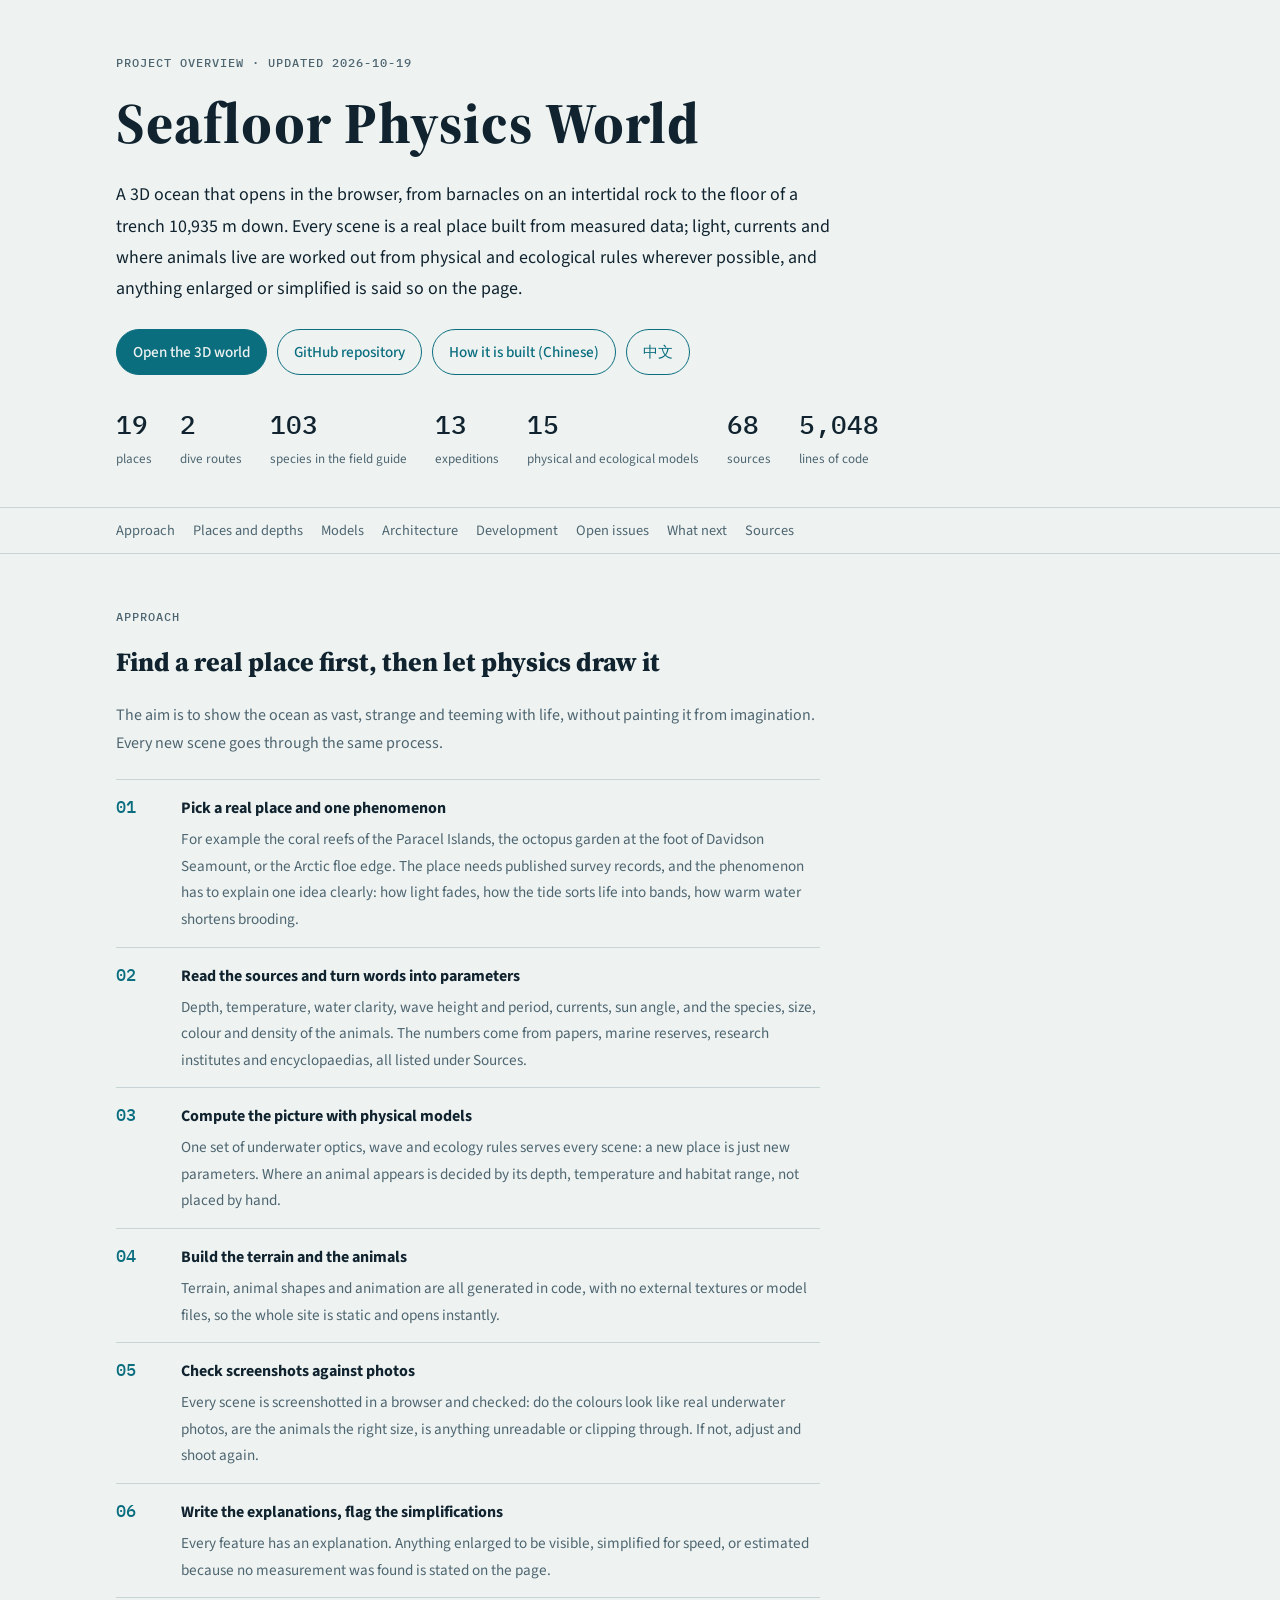
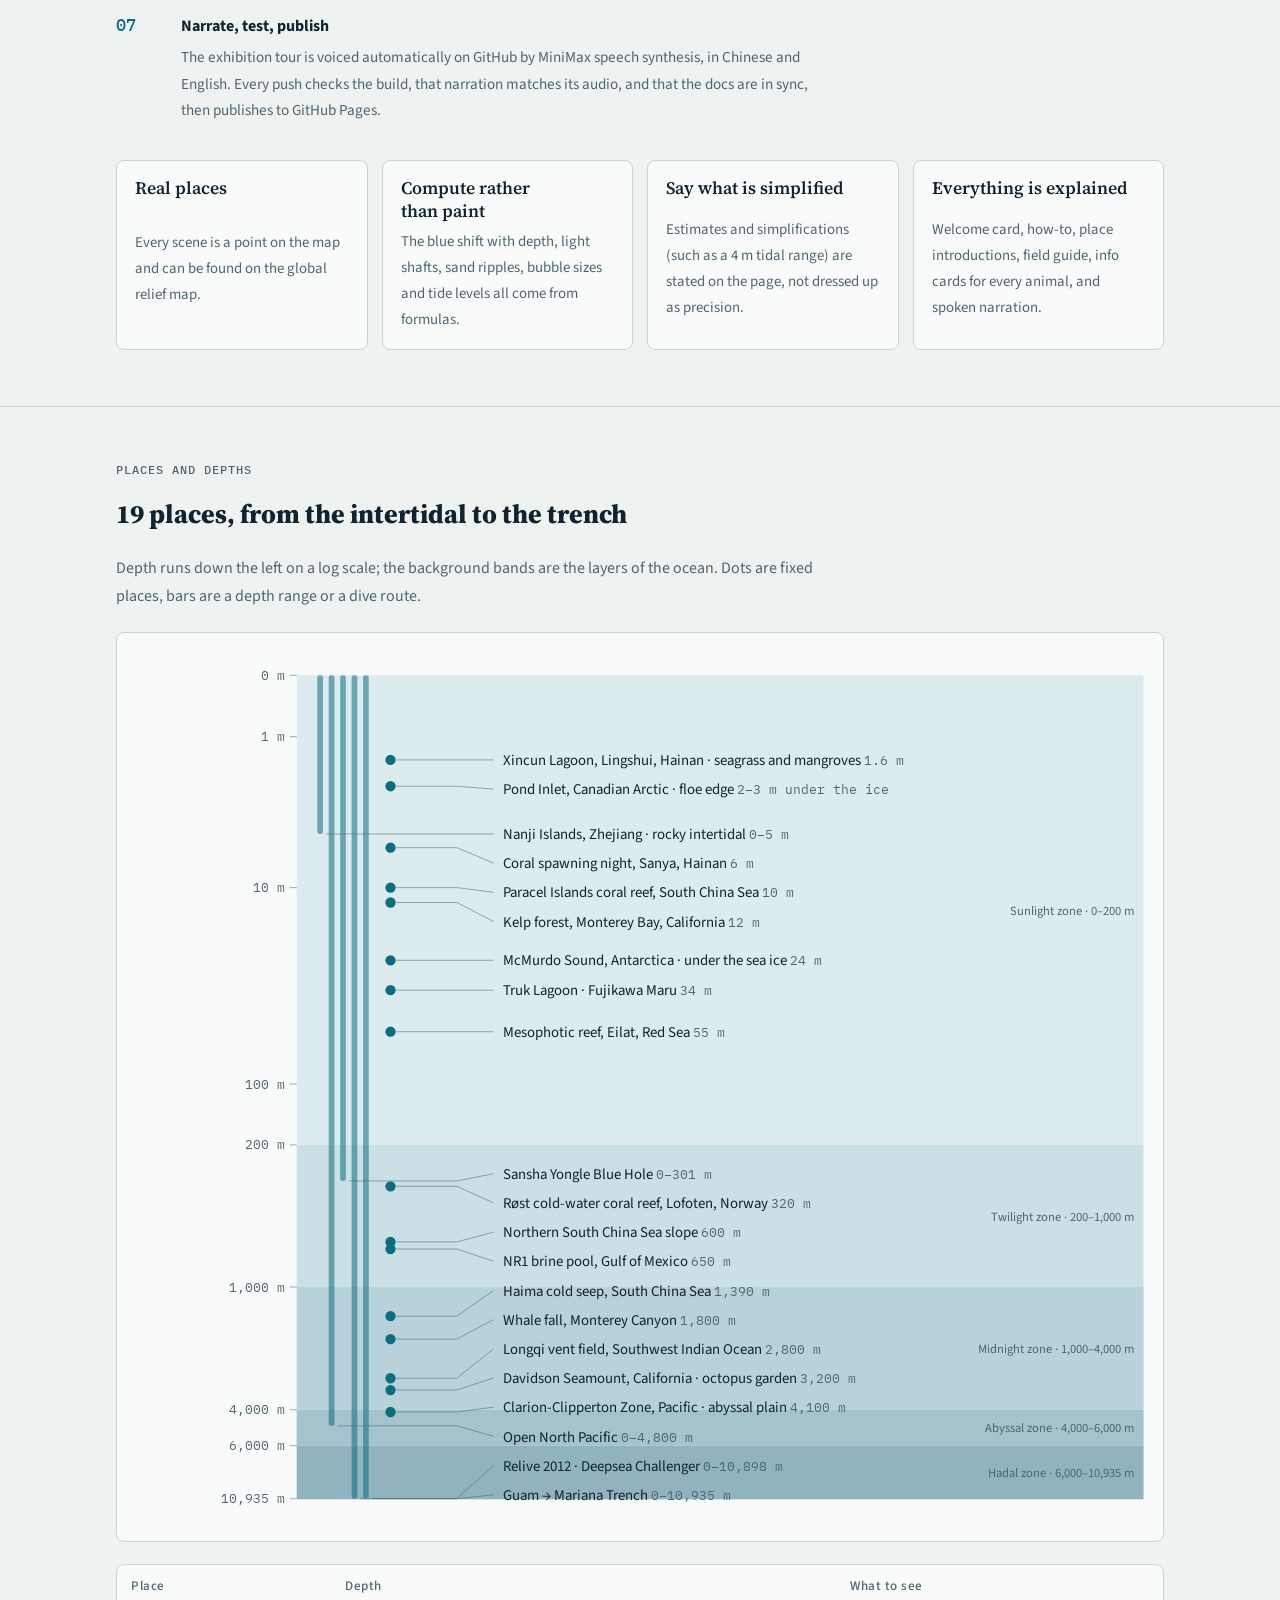
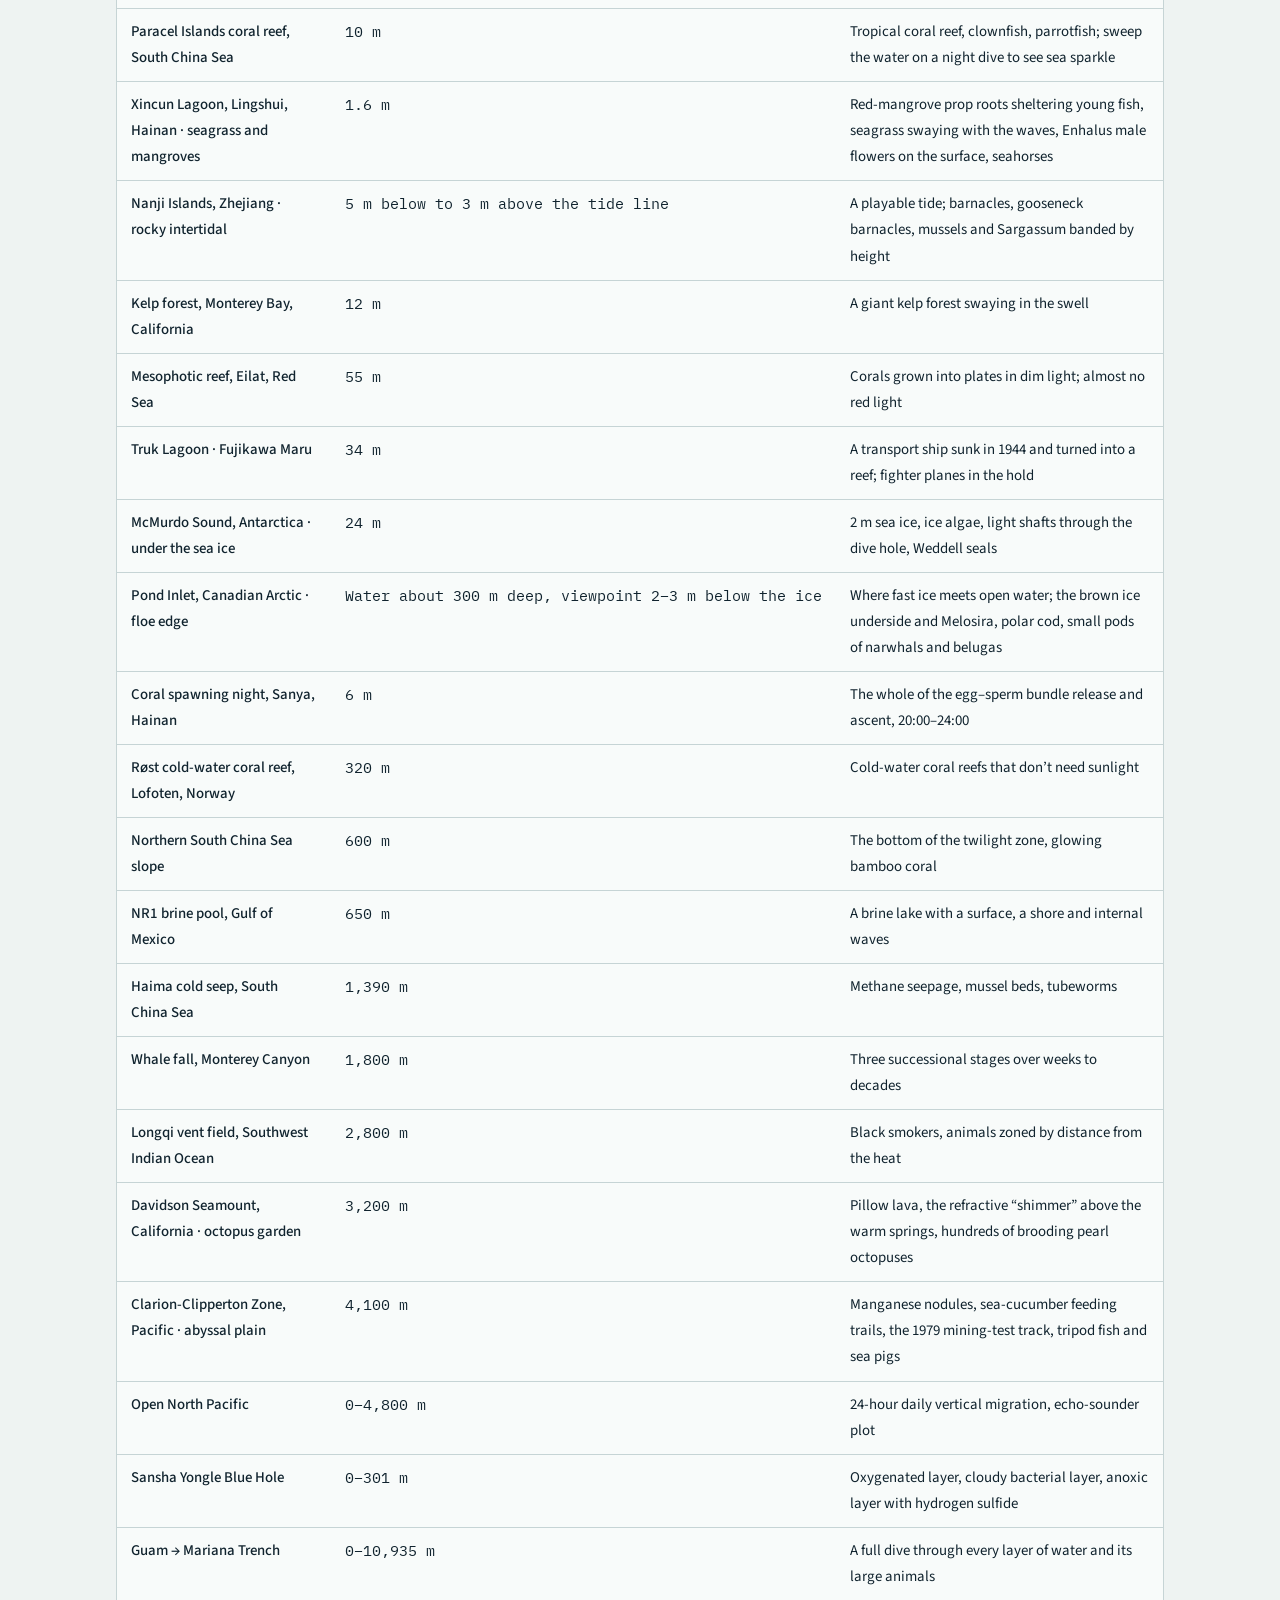
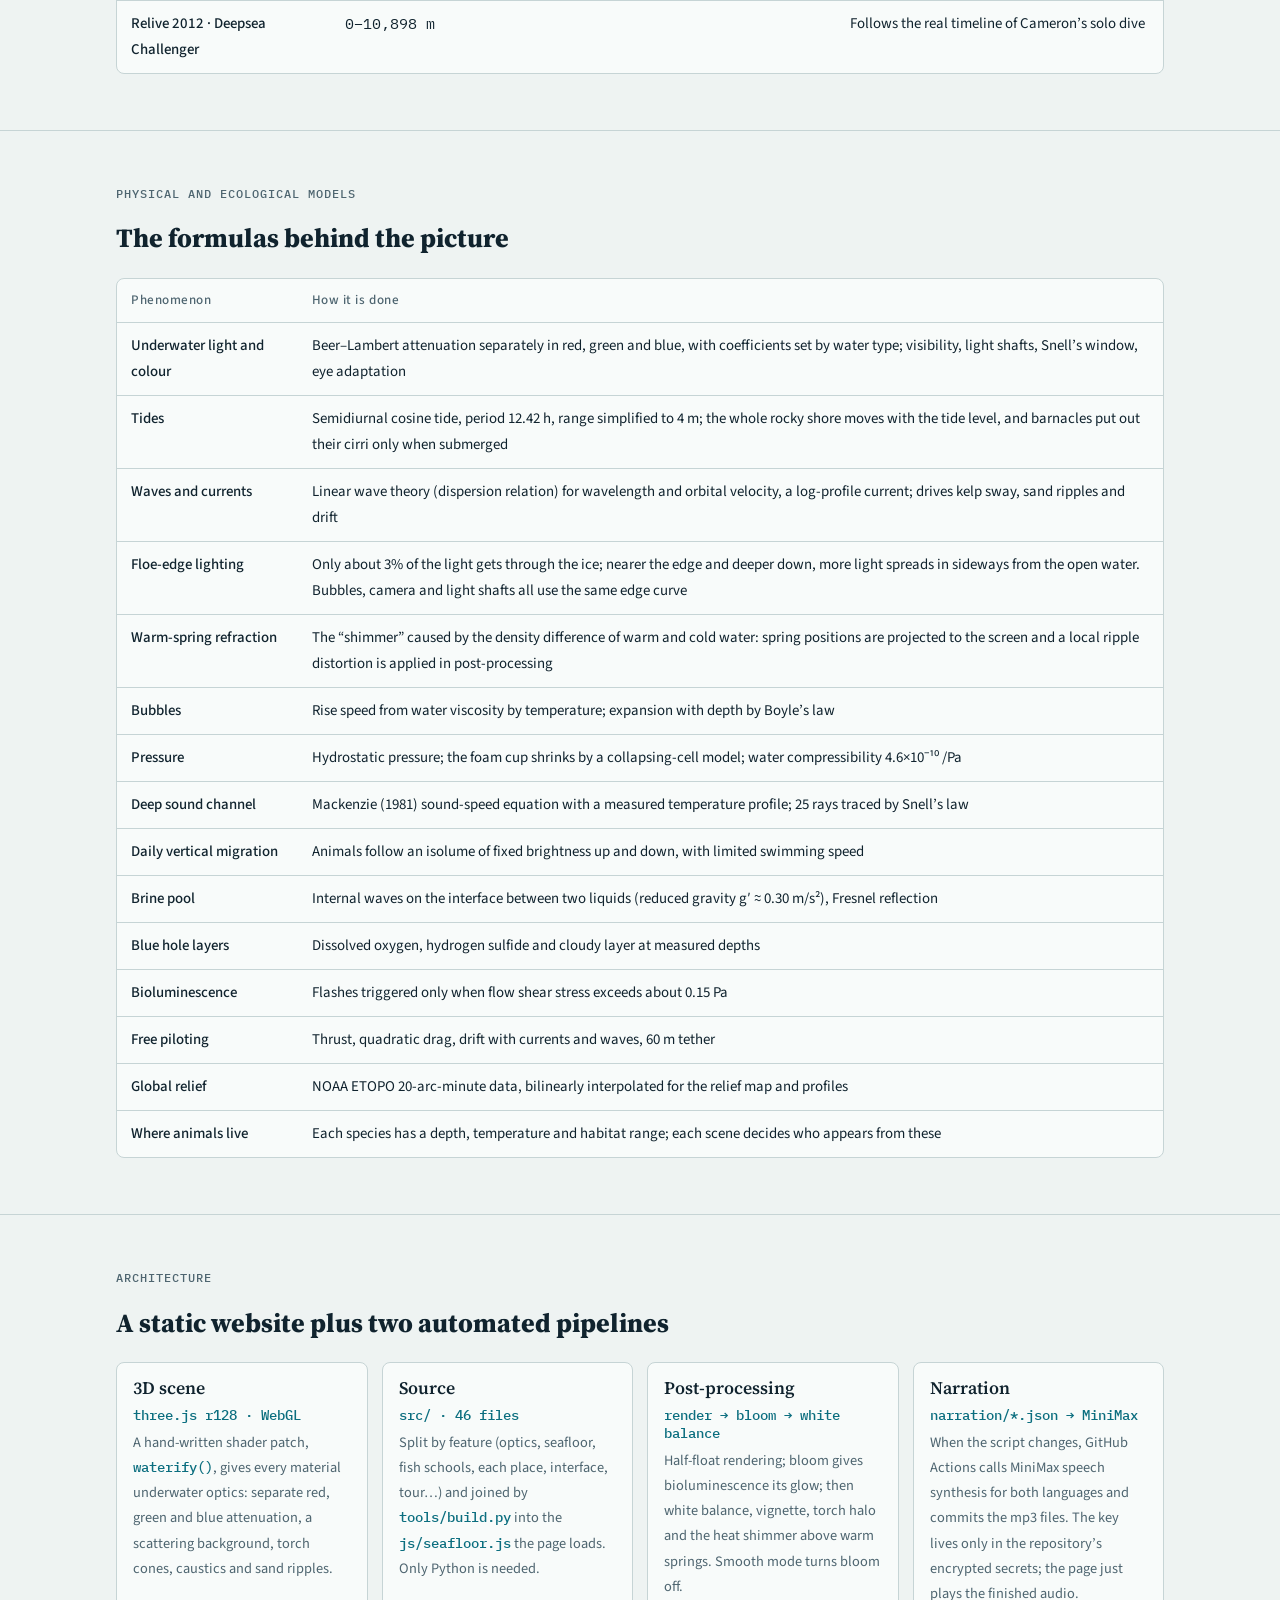
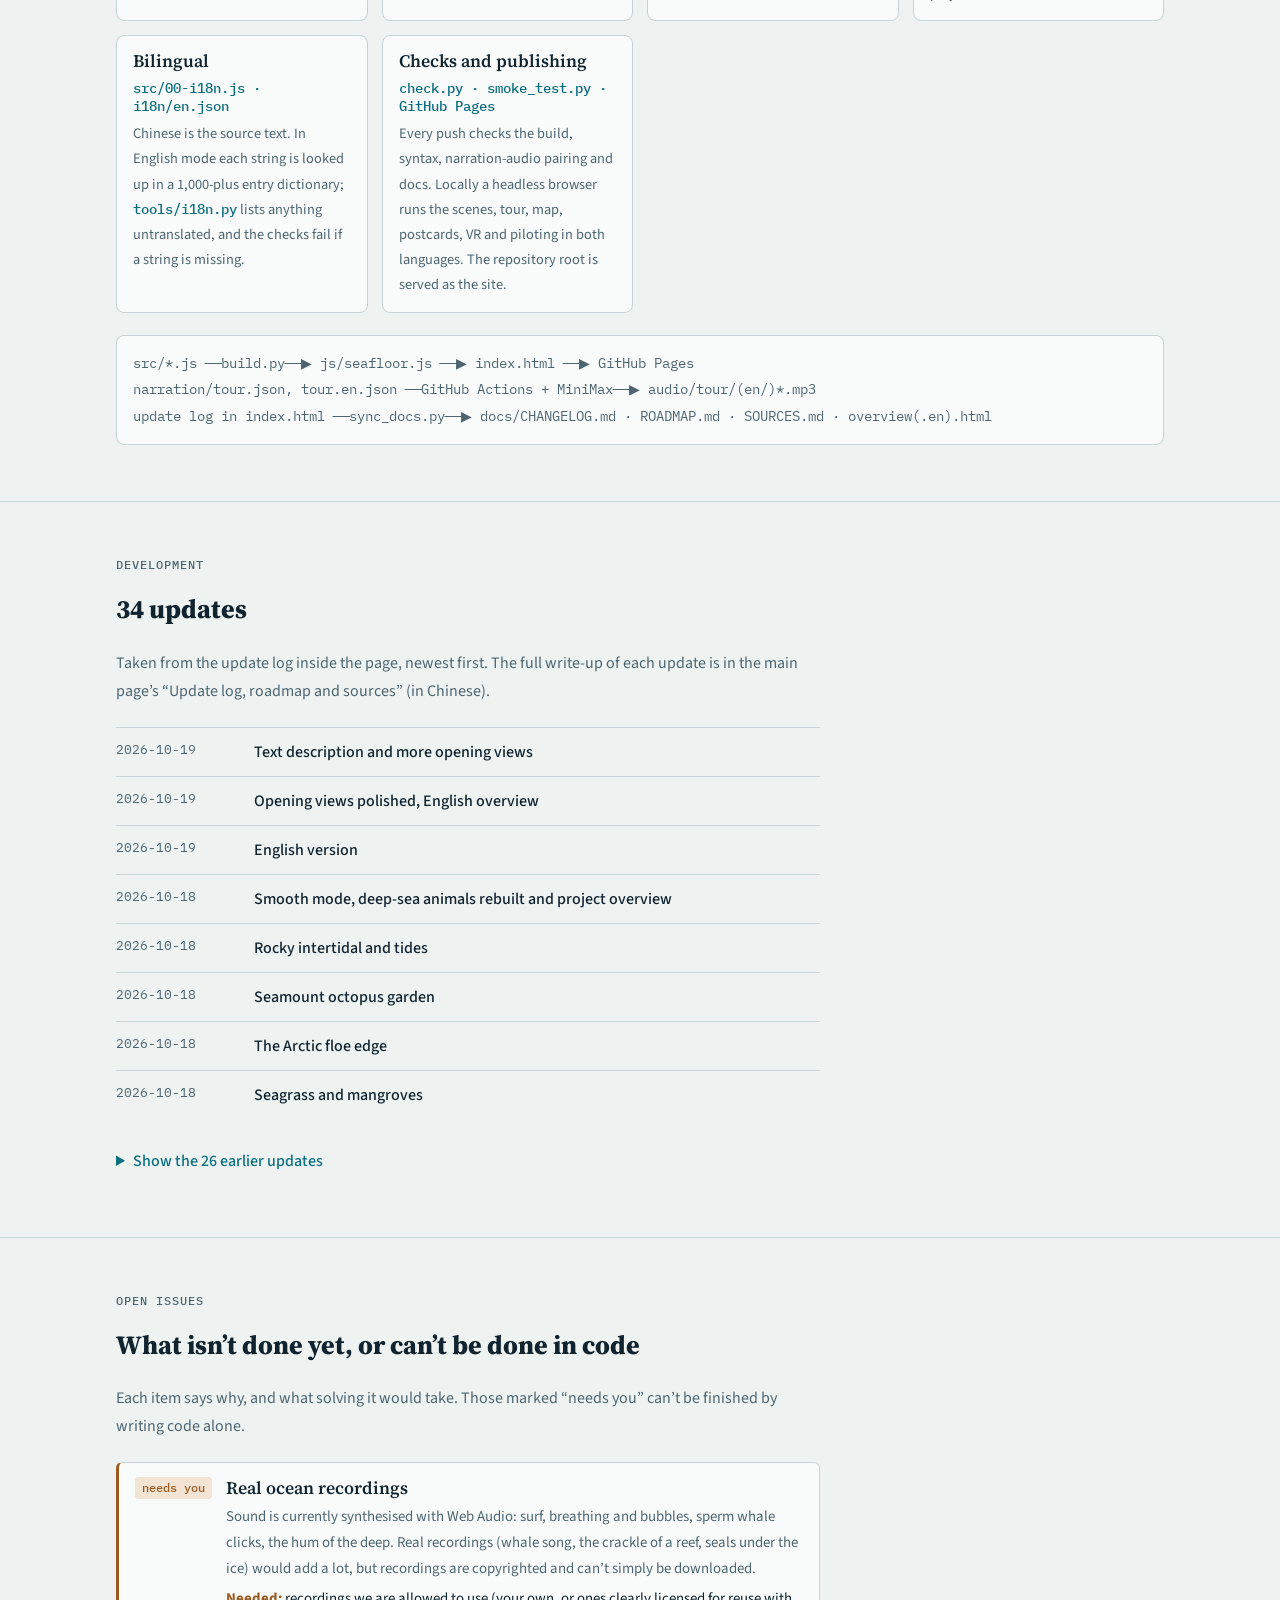
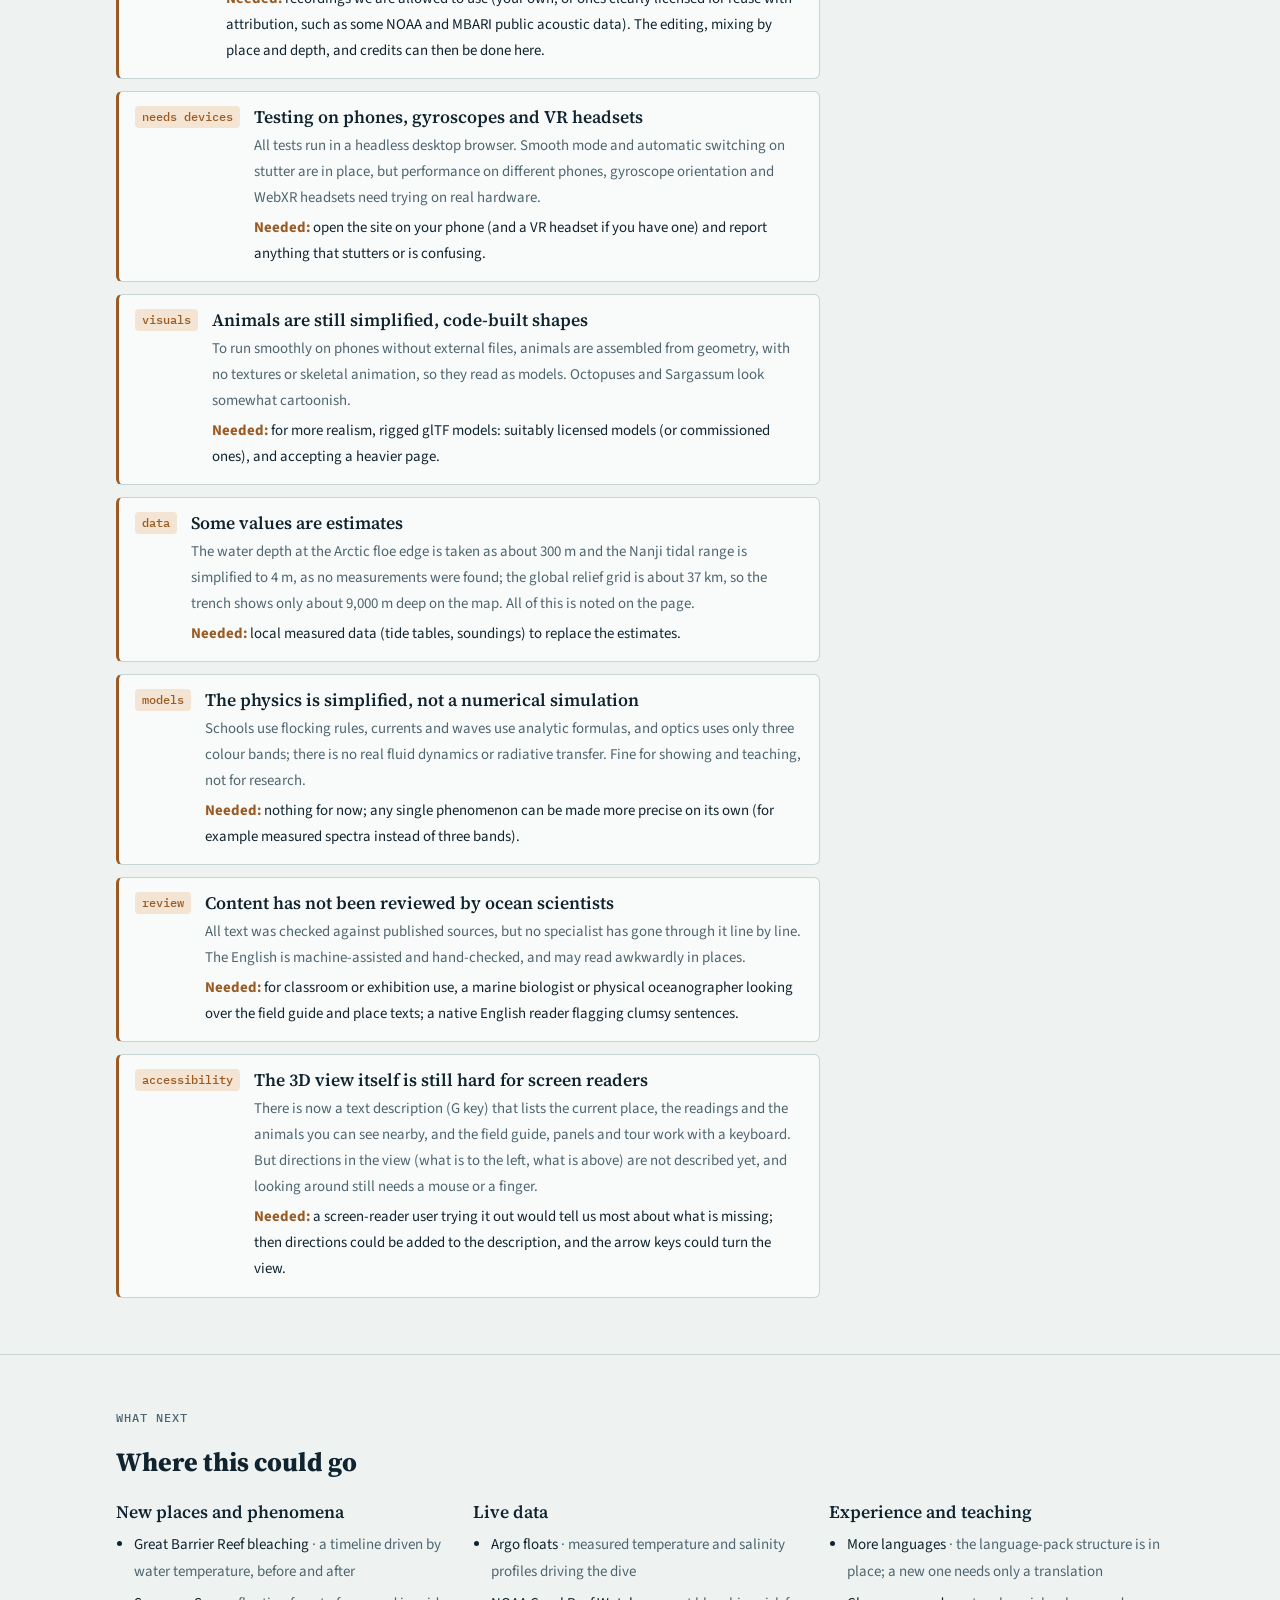
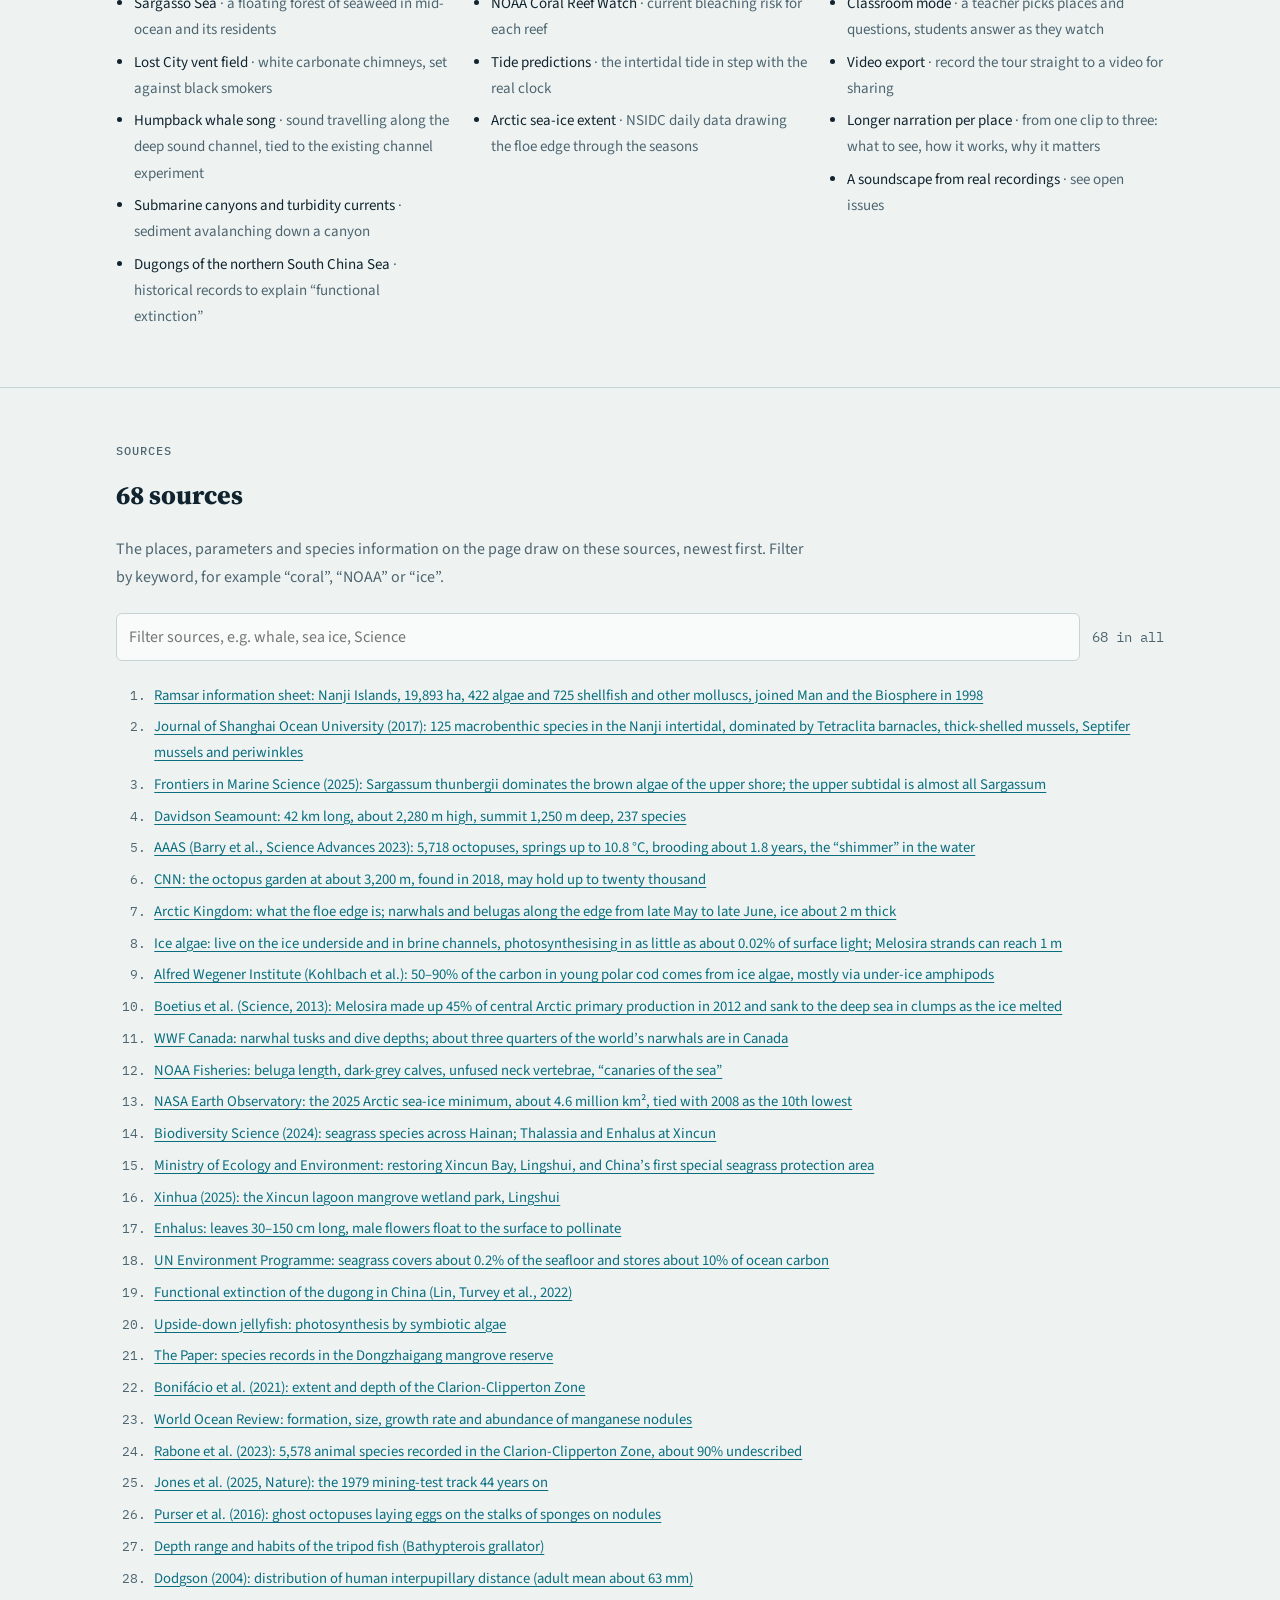
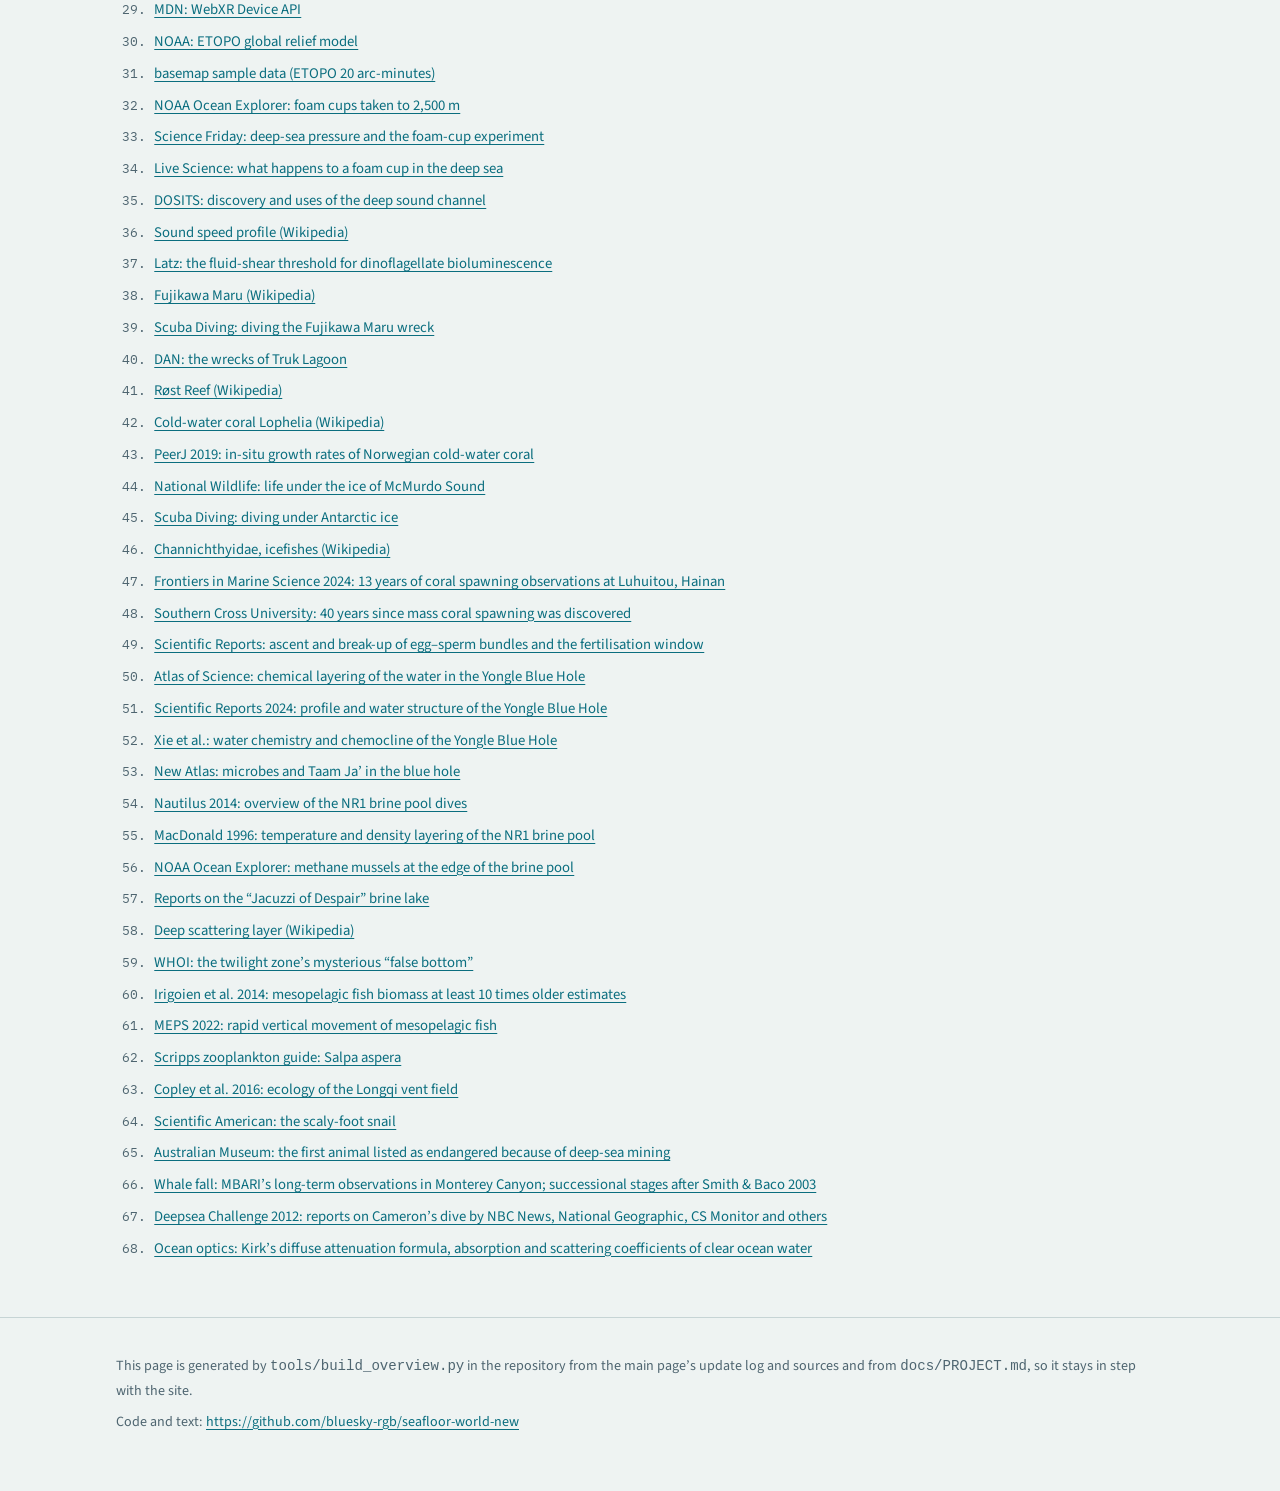
==== commit ae1462fe: "Text scene description (G key); rework kelp forest, mangrove and Nanji opening views - New src/39-sc" ====
--- a/overview.en.html
+++ b/overview.en.html
@@ -137,7 +137,7 @@
     <a class="btn" href="https://github.com/bluesky-rgb/seafloor-world-new/blob/main/docs/ARCHITECTURE.md" target="_blank" rel="noopener">How it is built (Chinese)</a>
     <a class="btn" href="overview.html" lang="zh-CN">中文</a>
   </div>
-  <div class="stats"><div><b>19</b><span>places</span></div><div><b>2</b><span>dive routes</span></div><div><b>103</b><span>species in the field guide</span></div><div><b>13</b><span>expeditions</span></div><div><b>15</b><span>physical and ecological models</span></div><div><b>68</b><span>sources</span></div><div><b>4,996</b><span>lines of code</span></div></div>
+  <div class="stats"><div><b>19</b><span>places</span></div><div><b>2</b><span>dive routes</span></div><div><b>103</b><span>species in the field guide</span></div><div><b>13</b><span>expeditions</span></div><div><b>15</b><span>physical and ecological models</span></div><div><b>68</b><span>sources</span></div><div><b>5,048</b><span>lines of code</span></div></div>
 </div></header>
 
 <nav class="idx" aria-label="Sections"><div class="wrap">
@@ -184,7 +184,7 @@
   <h2>A static website plus two automated pipelines</h2>
   <div class="arch">
     <div class="box"><h3>3D scene</h3><code>three.js r128 · WebGL</code><p>A hand-written shader patch, <code>waterify()</code>, gives every material underwater optics: separate red, green and blue attenuation, a scattering background, torch cones, caustics and sand ripples.</p></div>
-    <div class="box"><h3>Source</h3><code>src/ · 45 files</code><p>Split by feature (optics, seafloor, fish schools, each place, interface, tour…) and joined by <code>tools/build.py</code> into the <code>js/seafloor.js</code> the page loads. Only Python is needed.</p></div>
+    <div class="box"><h3>Source</h3><code>src/ · 46 files</code><p>Split by feature (optics, seafloor, fish schools, each place, interface, tour…) and joined by <code>tools/build.py</code> into the <code>js/seafloor.js</code> the page loads. Only Python is needed.</p></div>
     <div class="box"><h3>Post-processing</h3><code>render → bloom → white balance</code><p>Half-float rendering; bloom gives bioluminescence its glow; then white balance, vignette, torch halo and the heat shimmer above warm springs. Smooth mode turns bloom off.</p></div>
     <div class="box"><h3>Narration</h3><code>narration/*.json → MiniMax</code><p>When the script changes, GitHub Actions calls MiniMax speech synthesis for both languages and commits the mp3 files. The key lives only in the repository’s encrypted secrets; the page just plays the finished audio.</p></div>
     <div class="box"><h3>Bilingual</h3><code>src/00-i18n.js · i18n/en.json</code><p>Chinese is the source text. In English mode each string is looked up in a 1,000-plus entry dictionary; <code>tools/i18n.py</code> lists anything untranslated, and the checks fail if a string is missing.</p></div>
@@ -197,10 +197,10 @@
 
 <section id="timeline"><div class="wrap">
   <p class="eyebrow">Development</p>
-  <h2>33 updates</h2>
+  <h2>34 updates</h2>
   <p class="col sub">Taken from the update log inside the page, newest first. The full write-up of each update is in the main page’s “Update log, roadmap and sources” (in Chinese).</p>
-  <ol class="tl col"><li><time>2026-10-19</time><div><b>Opening views polished, English overview</b></div></li><li><time>2026-10-19</time><div><b>English version</b></div></li><li><time>2026-10-18</time><div><b>Smooth mode, deep-sea animals rebuilt and project overview</b></div></li><li><time>2026-10-18</time><div><b>Rocky intertidal and tides</b></div></li><li><time>2026-10-18</time><div><b>Seamount octopus garden</b></div></li><li><time>2026-10-18</time><div><b>The Arctic floe edge</b></div></li><li><time>2026-10-18</time><div><b>Seagrass and mangroves</b></div></li><li><time>2026-10-18</time><div><b>Abyssal plain</b></div></li></ol>
-  <details class="more col"><summary>Show the 25 earlier updates</summary><ol class="tl"><li><time>2026-10-18</time><div><b>Leading animals rebuilt</b></div></li><li><time>2026-10-18</time><div><b>Engineering tidy-up</b></div></li><li><time>2026-10-18</time><div><b>Spoken tour narration</b></div></li><li><time>2026-10-18</time><div><b>Exhibition mode</b></div></li><li><time>2026-10-15</time><div><b>VR mode</b></div></li><li><time>2026-10-14</time><div><b>Shared field guide</b></div></li><li><time>2026-10-12</time><div><b>Screenshot postcards</b></div></li><li><time>2026-10-11</time><div><b>Seafloor relief overview</b></div></li><li><time>2026-10-11</time><div><b>Pressure experiment</b></div></li><li><time>2026-10-11</time><div><b>Deep sound channel · how to use it</b></div></li><li><time>2026-10-11</time><div><b>Touch glow</b></div></li><li><time>2026-10-11</time><div><b>Expeditions</b></div></li><li><time>2026-10-11</time><div><b>Free piloting</b></div></li><li><time>2026-10-11</time><div><b>Wreck reef</b></div></li><li><time>2026-10-11</time><div><b>Cold-water coral reef</b></div></li><li><time>2026-10-11</time><div><b>Under the Antarctic sea ice</b></div></li><li><time>2026-10-11</time><div><b>Coral spawning night · notes on the page</b></div></li><li><time>2026-10-11</time><div><b>Blue hole</b></div></li><li><time>2026-10-10</time><div><b>Brine pool</b></div></li><li><time>2026-10-10</time><div><b>Daily vertical migration</b></div></li><li><time>2026-10-10</time><div><b>Hydrothermal vents</b></div></li><li><time></time><div><b>Whale fall</b></div></li><li><time></time><div><b>Full dive and Deepsea Challenge 2012</b></div></li><li><time></time><div><b>Species and wonder</b></div></li><li><time></time><div><b>A physically real seafloor</b></div></li></ol></details>
+  <ol class="tl col"><li><time>2026-10-19</time><div><b>Text description and more opening views</b></div></li><li><time>2026-10-19</time><div><b>Opening views polished, English overview</b></div></li><li><time>2026-10-19</time><div><b>English version</b></div></li><li><time>2026-10-18</time><div><b>Smooth mode, deep-sea animals rebuilt and project overview</b></div></li><li><time>2026-10-18</time><div><b>Rocky intertidal and tides</b></div></li><li><time>2026-10-18</time><div><b>Seamount octopus garden</b></div></li><li><time>2026-10-18</time><div><b>The Arctic floe edge</b></div></li><li><time>2026-10-18</time><div><b>Seagrass and mangroves</b></div></li></ol>
+  <details class="more col"><summary>Show the 26 earlier updates</summary><ol class="tl"><li><time>2026-10-18</time><div><b>Abyssal plain</b></div></li><li><time>2026-10-18</time><div><b>Leading animals rebuilt</b></div></li><li><time>2026-10-18</time><div><b>Engineering tidy-up</b></div></li><li><time>2026-10-18</time><div><b>Spoken tour narration</b></div></li><li><time>2026-10-18</time><div><b>Exhibition mode</b></div></li><li><time>2026-10-15</time><div><b>VR mode</b></div></li><li><time>2026-10-14</time><div><b>Shared field guide</b></div></li><li><time>2026-10-12</time><div><b>Screenshot postcards</b></div></li><li><time>2026-10-11</time><div><b>Seafloor relief overview</b></div></li><li><time>2026-10-11</time><div><b>Pressure experiment</b></div></li><li><time>2026-10-11</time><div><b>Deep sound channel · how to use it</b></div></li><li><time>2026-10-11</time><div><b>Touch glow</b></div></li><li><time>2026-10-11</time><div><b>Expeditions</b></div></li><li><time>2026-10-11</time><div><b>Free piloting</b></div></li><li><time>2026-10-11</time><div><b>Wreck reef</b></div></li><li><time>2026-10-11</time><div><b>Cold-water coral reef</b></div></li><li><time>2026-10-11</time><div><b>Under the Antarctic sea ice</b></div></li><li><time>2026-10-11</time><div><b>Coral spawning night · notes on the page</b></div></li><li><time>2026-10-11</time><div><b>Blue hole</b></div></li><li><time>2026-10-10</time><div><b>Brine pool</b></div></li><li><time>2026-10-10</time><div><b>Daily vertical migration</b></div></li><li><time>2026-10-10</time><div><b>Hydrothermal vents</b></div></li><li><time></time><div><b>Whale fall</b></div></li><li><time></time><div><b>Full dive and Deepsea Challenge 2012</b></div></li><li><time></time><div><b>Species and wonder</b></div></li><li><time></time><div><b>A physically real seafloor</b></div></li></ol></details>
 </div></section>
 
 <section id="issues"><div class="wrap">
@@ -214,7 +214,7 @@
     <div class="issue"><span class="tag">data</span><h3>Some values are estimates</h3><p>The water depth at the Arctic floe edge is taken as about 300 m and the Nanji tidal range is simplified to 4 m, as no measurements were found; the global relief grid is about 37 km, so the trench shows only about 9,000 m deep on the map. All of this is noted on the page.</p><p class="need">local measured data (tide tables, soundings) to replace the estimates.</p></div>
     <div class="issue"><span class="tag">models</span><h3>The physics is simplified, not a numerical simulation</h3><p>Schools use flocking rules, currents and waves use analytic formulas, and optics uses only three colour bands; there is no real fluid dynamics or radiative transfer. Fine for showing and teaching, not for research.</p><p class="need">nothing for now; any single phenomenon can be made more precise on its own (for example measured spectra instead of three bands).</p></div>
     <div class="issue"><span class="tag">review</span><h3>Content has not been reviewed by ocean scientists</h3><p>All text was checked against published sources, but no specialist has gone through it line by line. The English is machine-assisted and hand-checked, and may read awkwardly in places.</p><p class="need">for classroom or exhibition use, a marine biologist or physical oceanographer looking over the field guide and place texts; a native English reader flagging clumsy sentences.</p></div>
-    <div class="issue"><span class="tag">accessibility</span><h3>Limited keyboard and screen-reader support</h3><p>The 3D view is driven mainly by mouse and touch. The field guide and panels work with a keyboard, but the scene itself is hard for screen readers.</p><p class="need">a text-only “scene guide” that lists what is currently in view.</p></div>
+    <div class="issue"><span class="tag">accessibility</span><h3>The 3D view itself is still hard for screen readers</h3><p>There is now a text description (G key) that lists the current place, the readings and the animals you can see nearby, and the field guide, panels and tour work with a keyboard. But directions in the view (what is to the left, what is above) are not described yet, and looking around still needs a mouse or a finger.</p><p class="need">a screen-reader user trying it out would tell us most about what is missing; then directions could be added to the description, and the arrow keys could turn the view.</p></div>
   </div>
 </div></section>
 
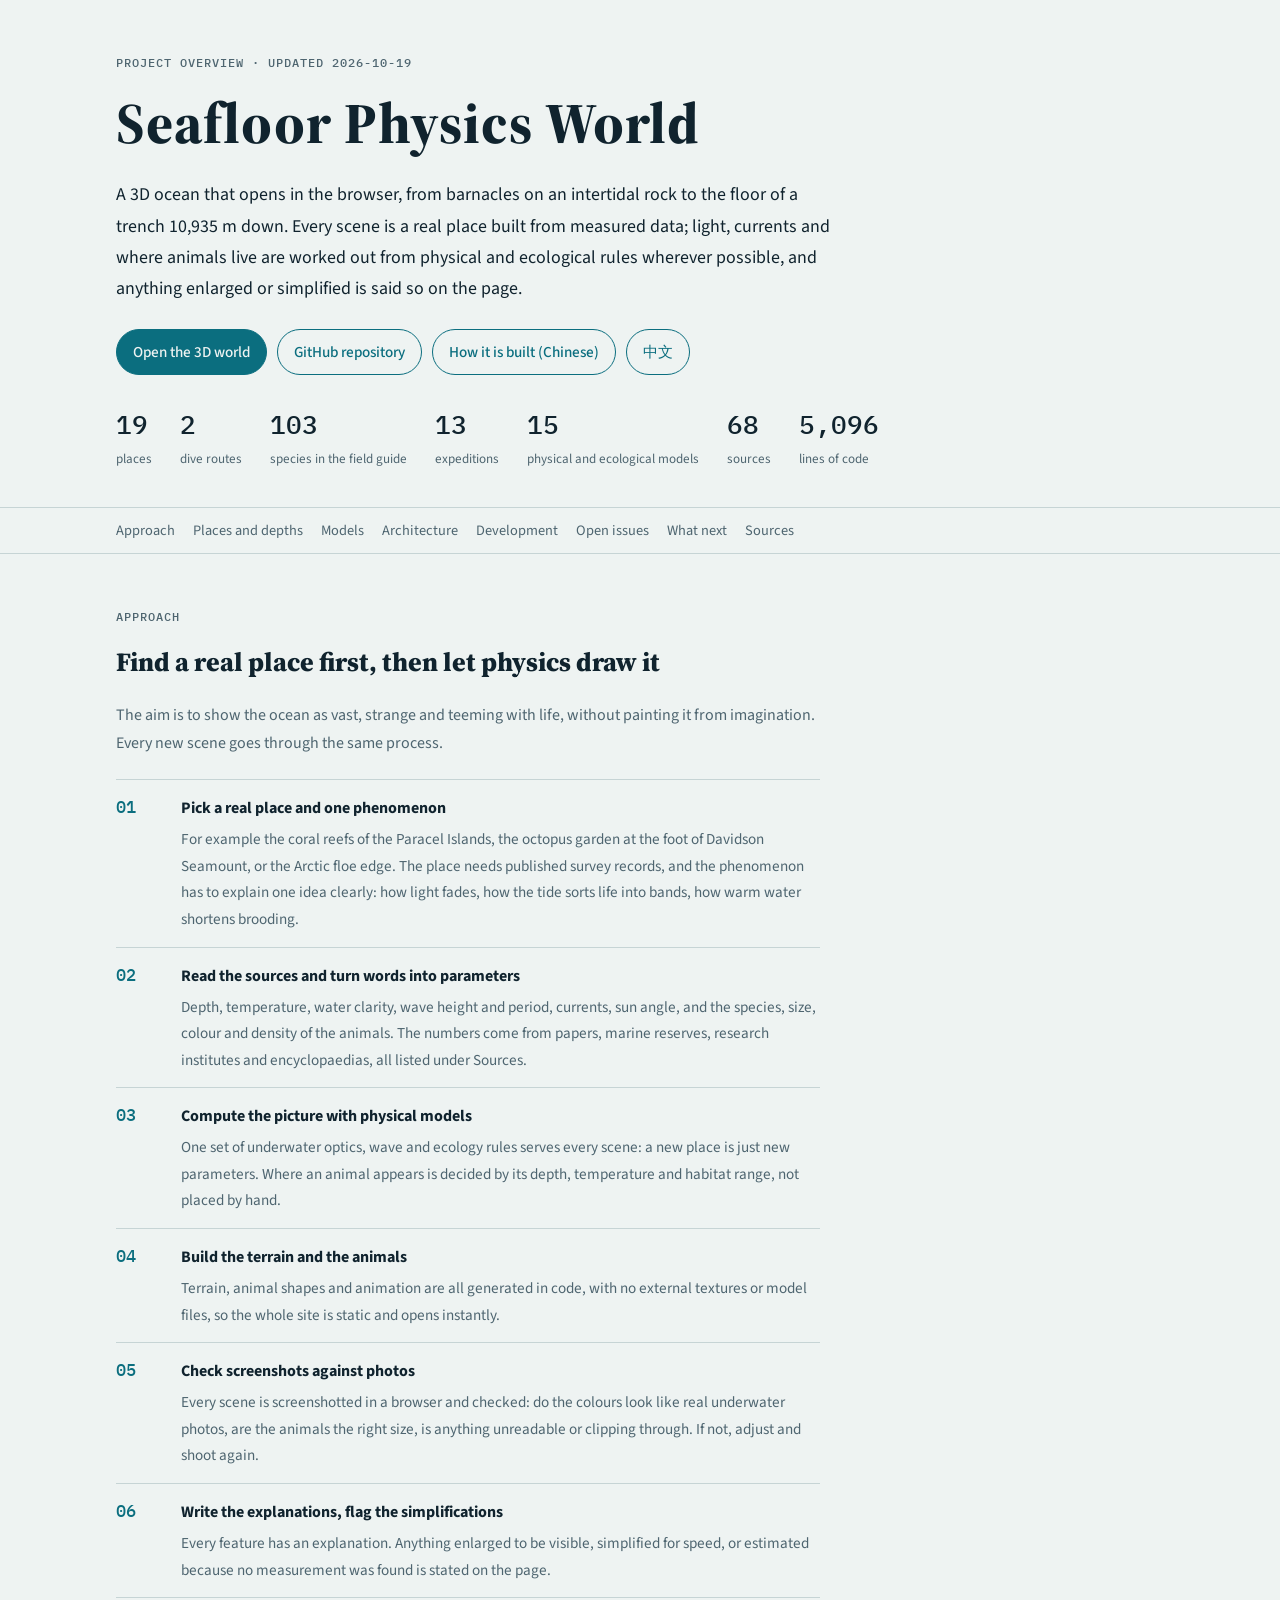
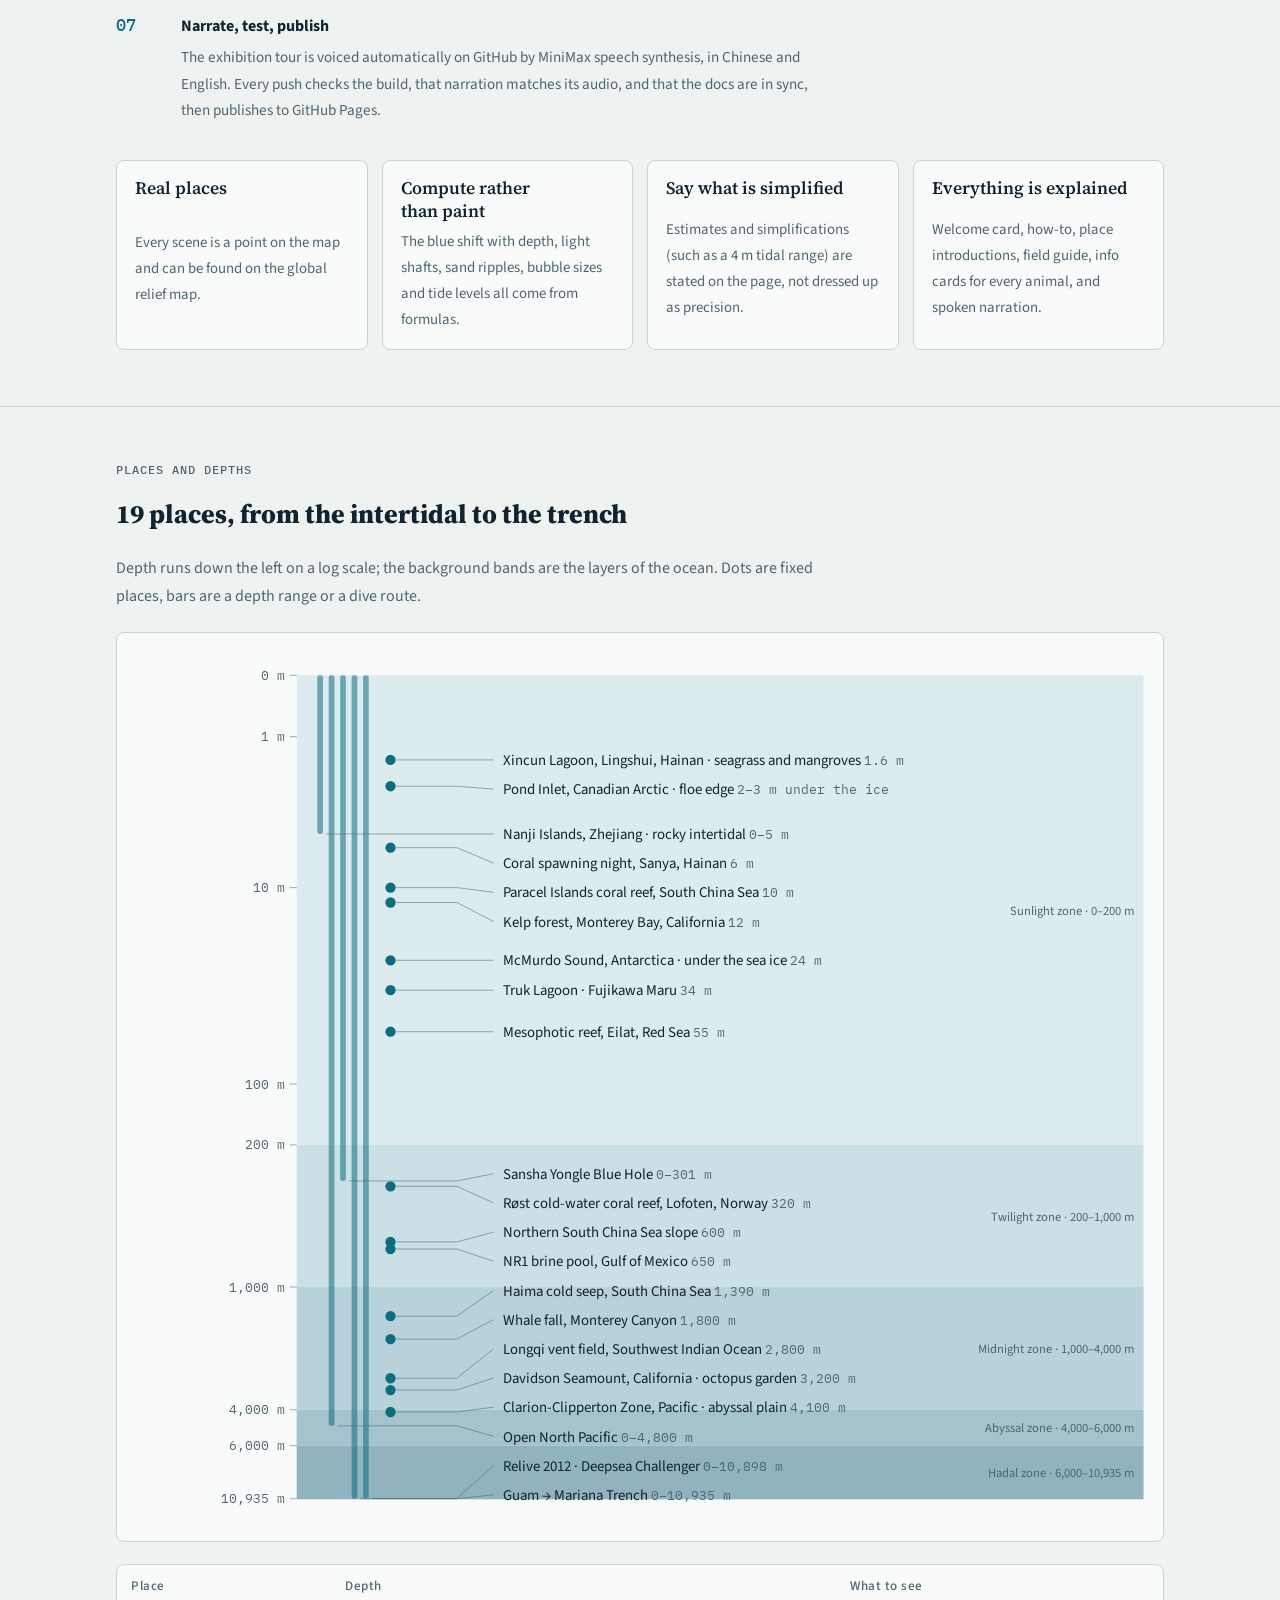
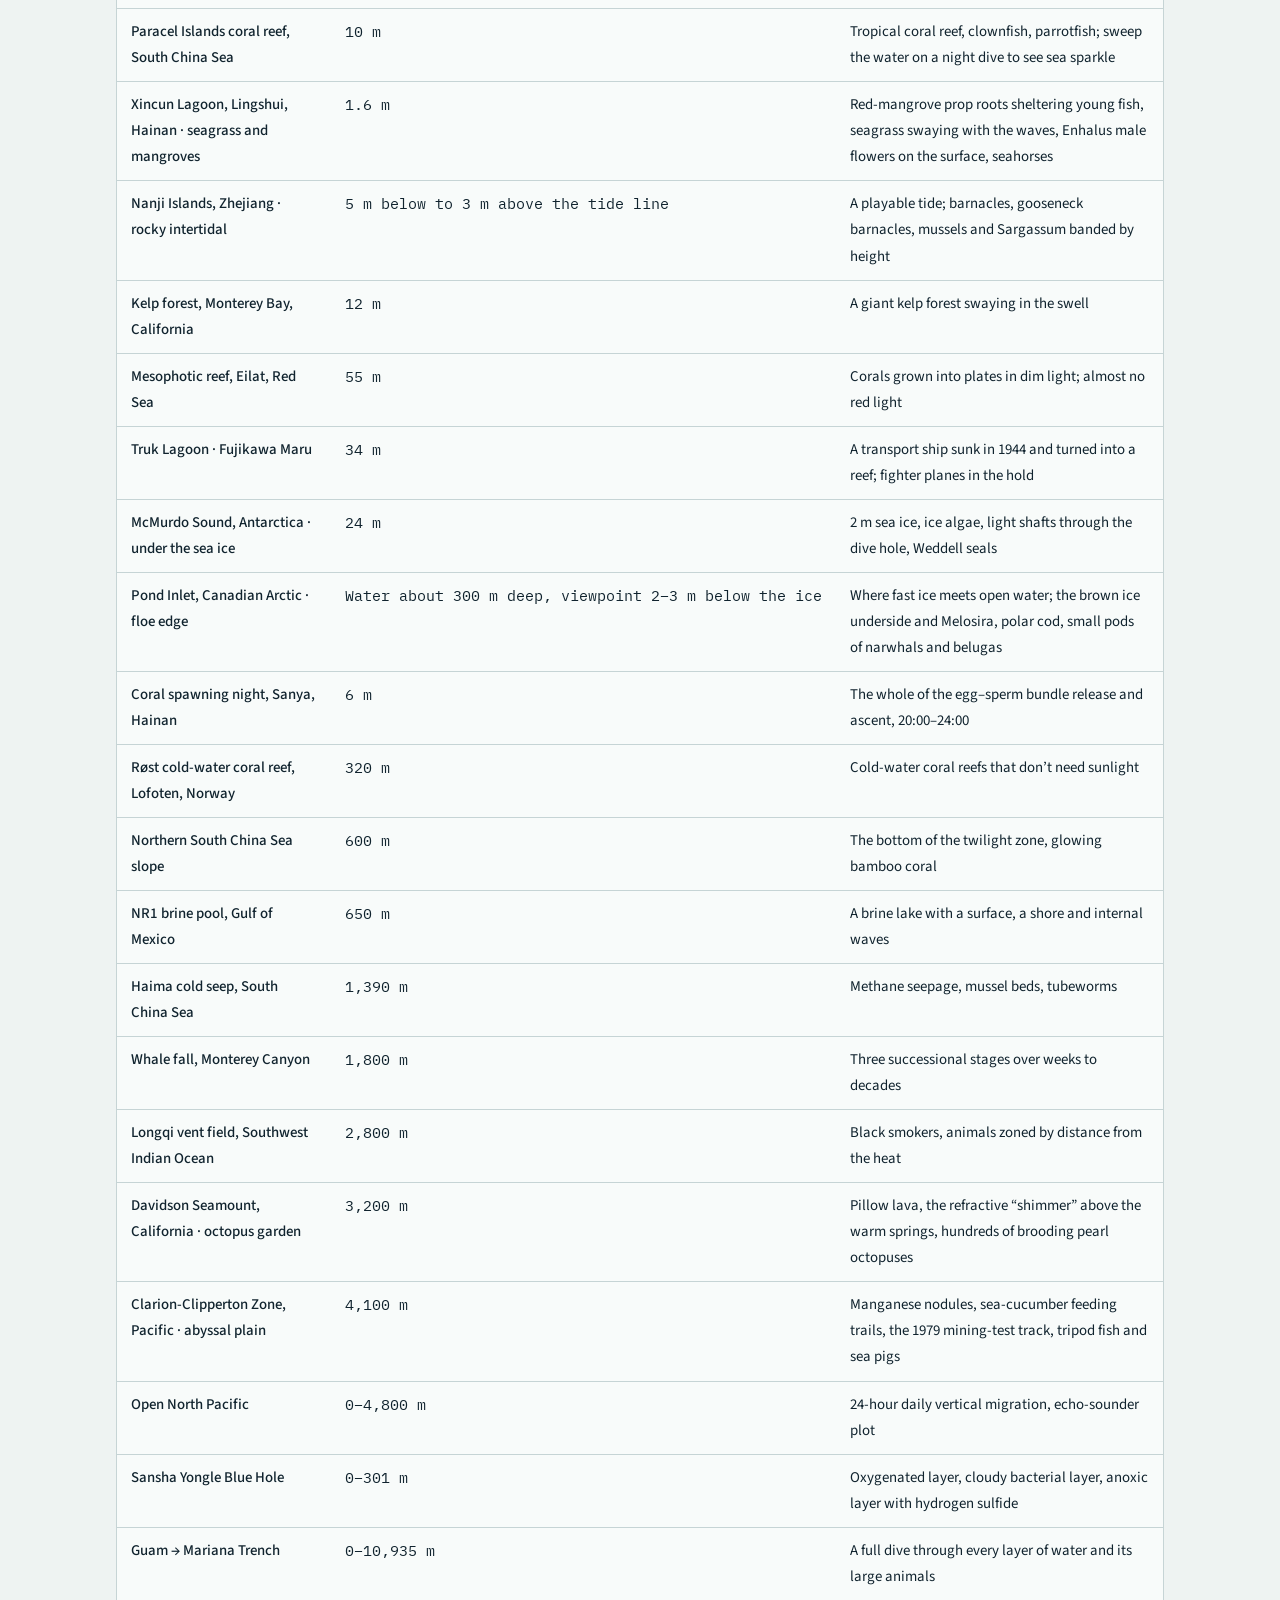
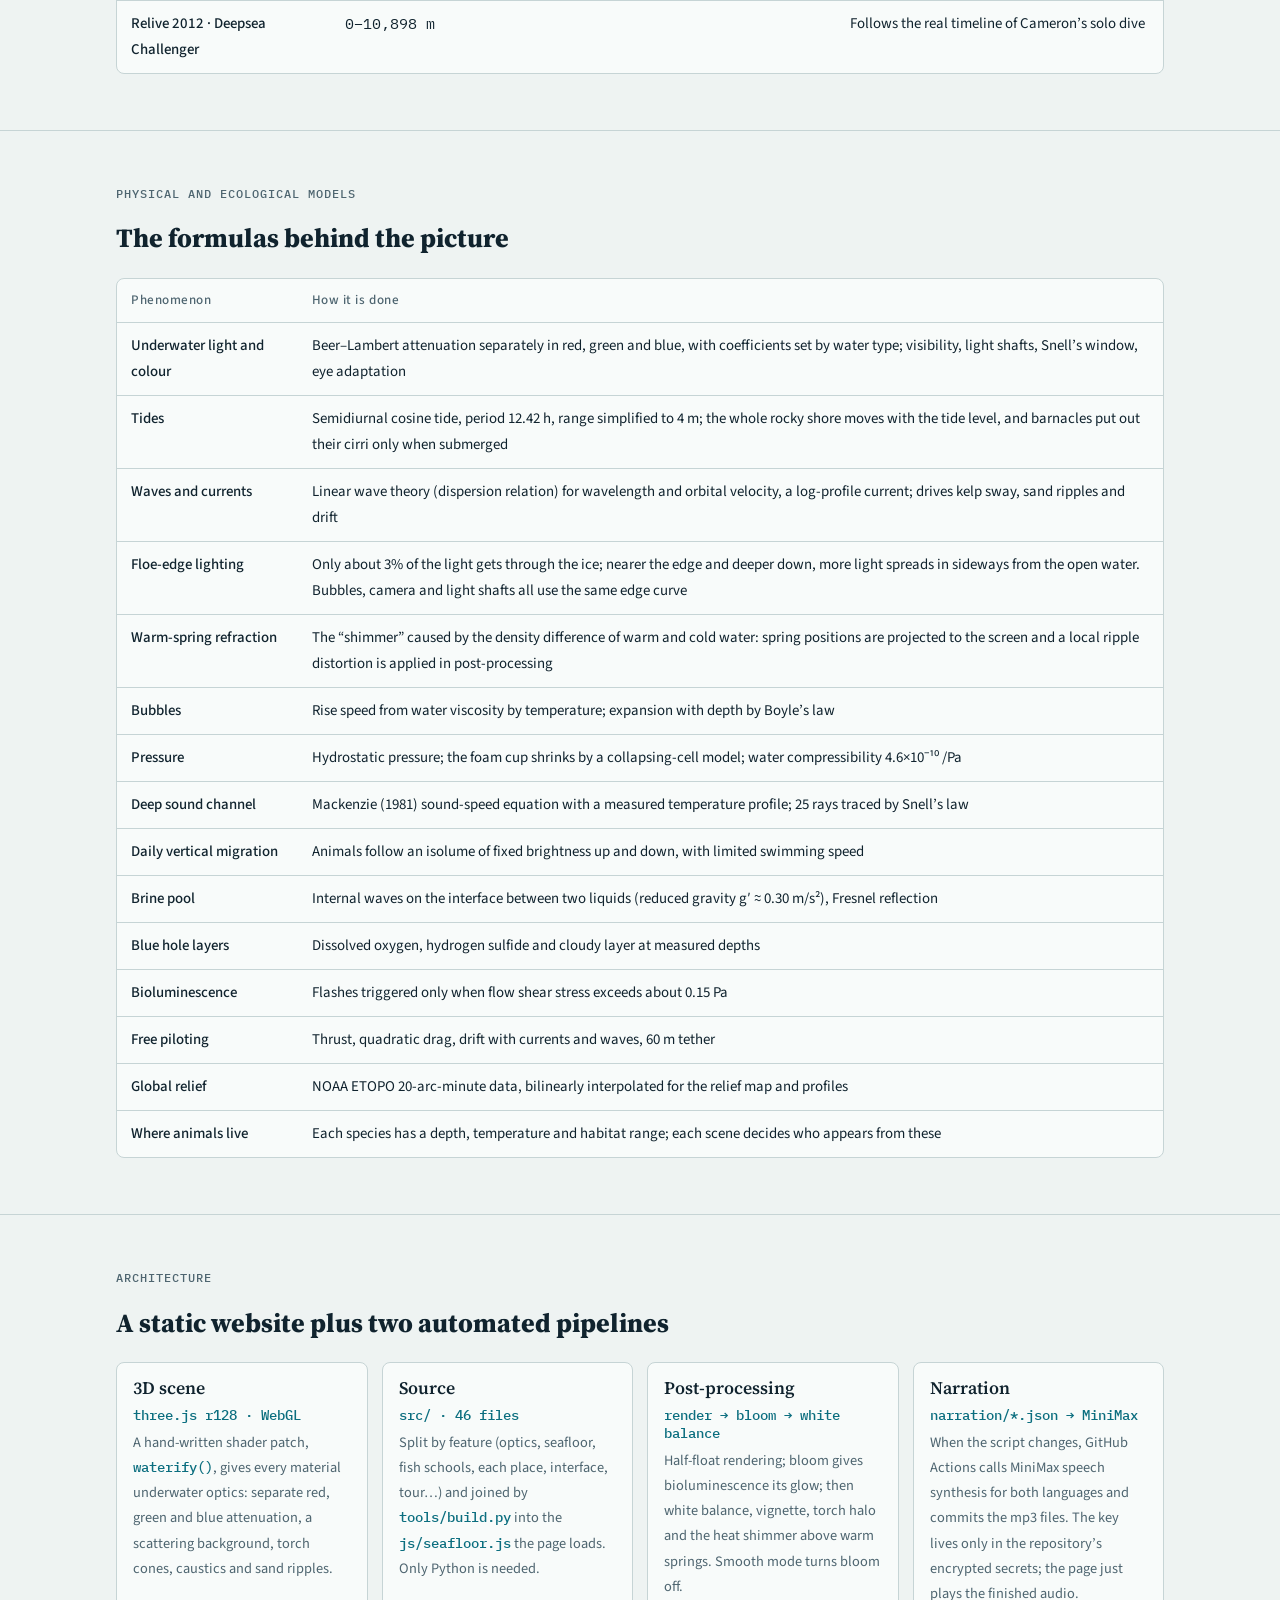
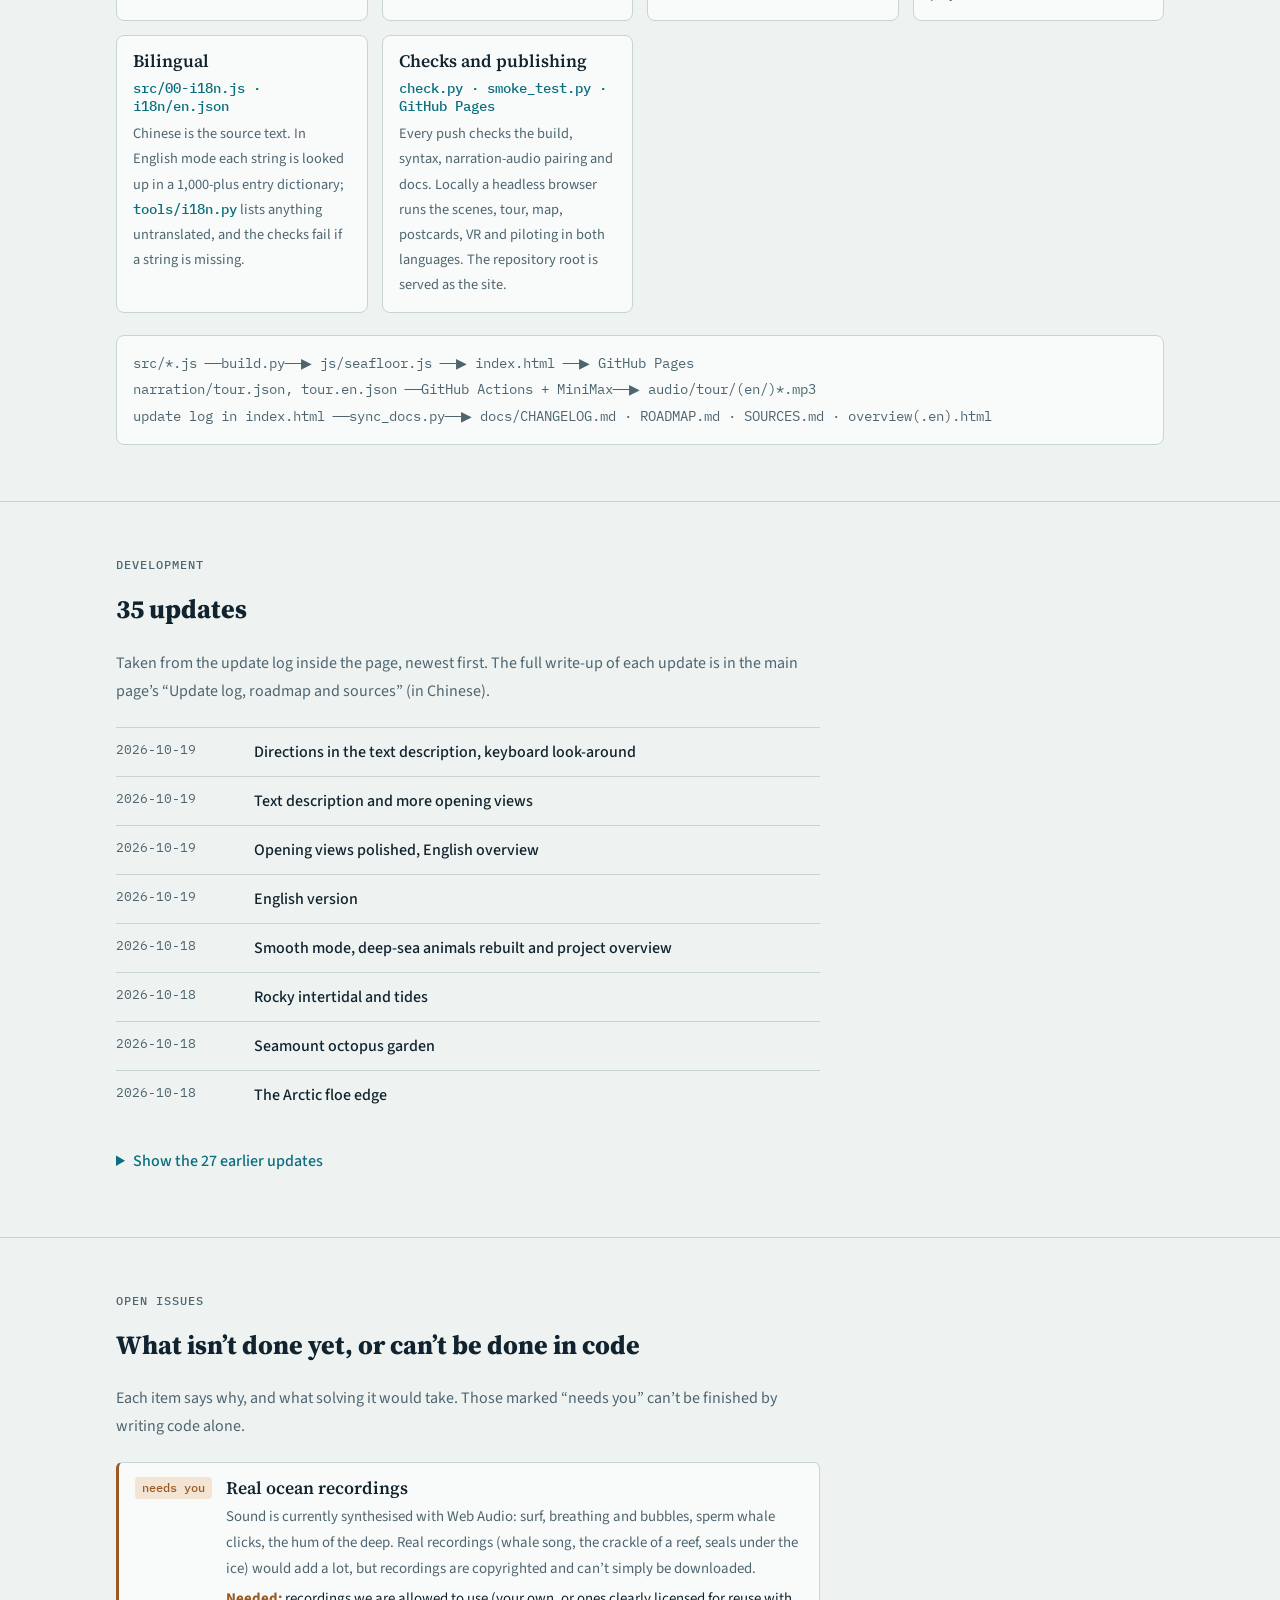
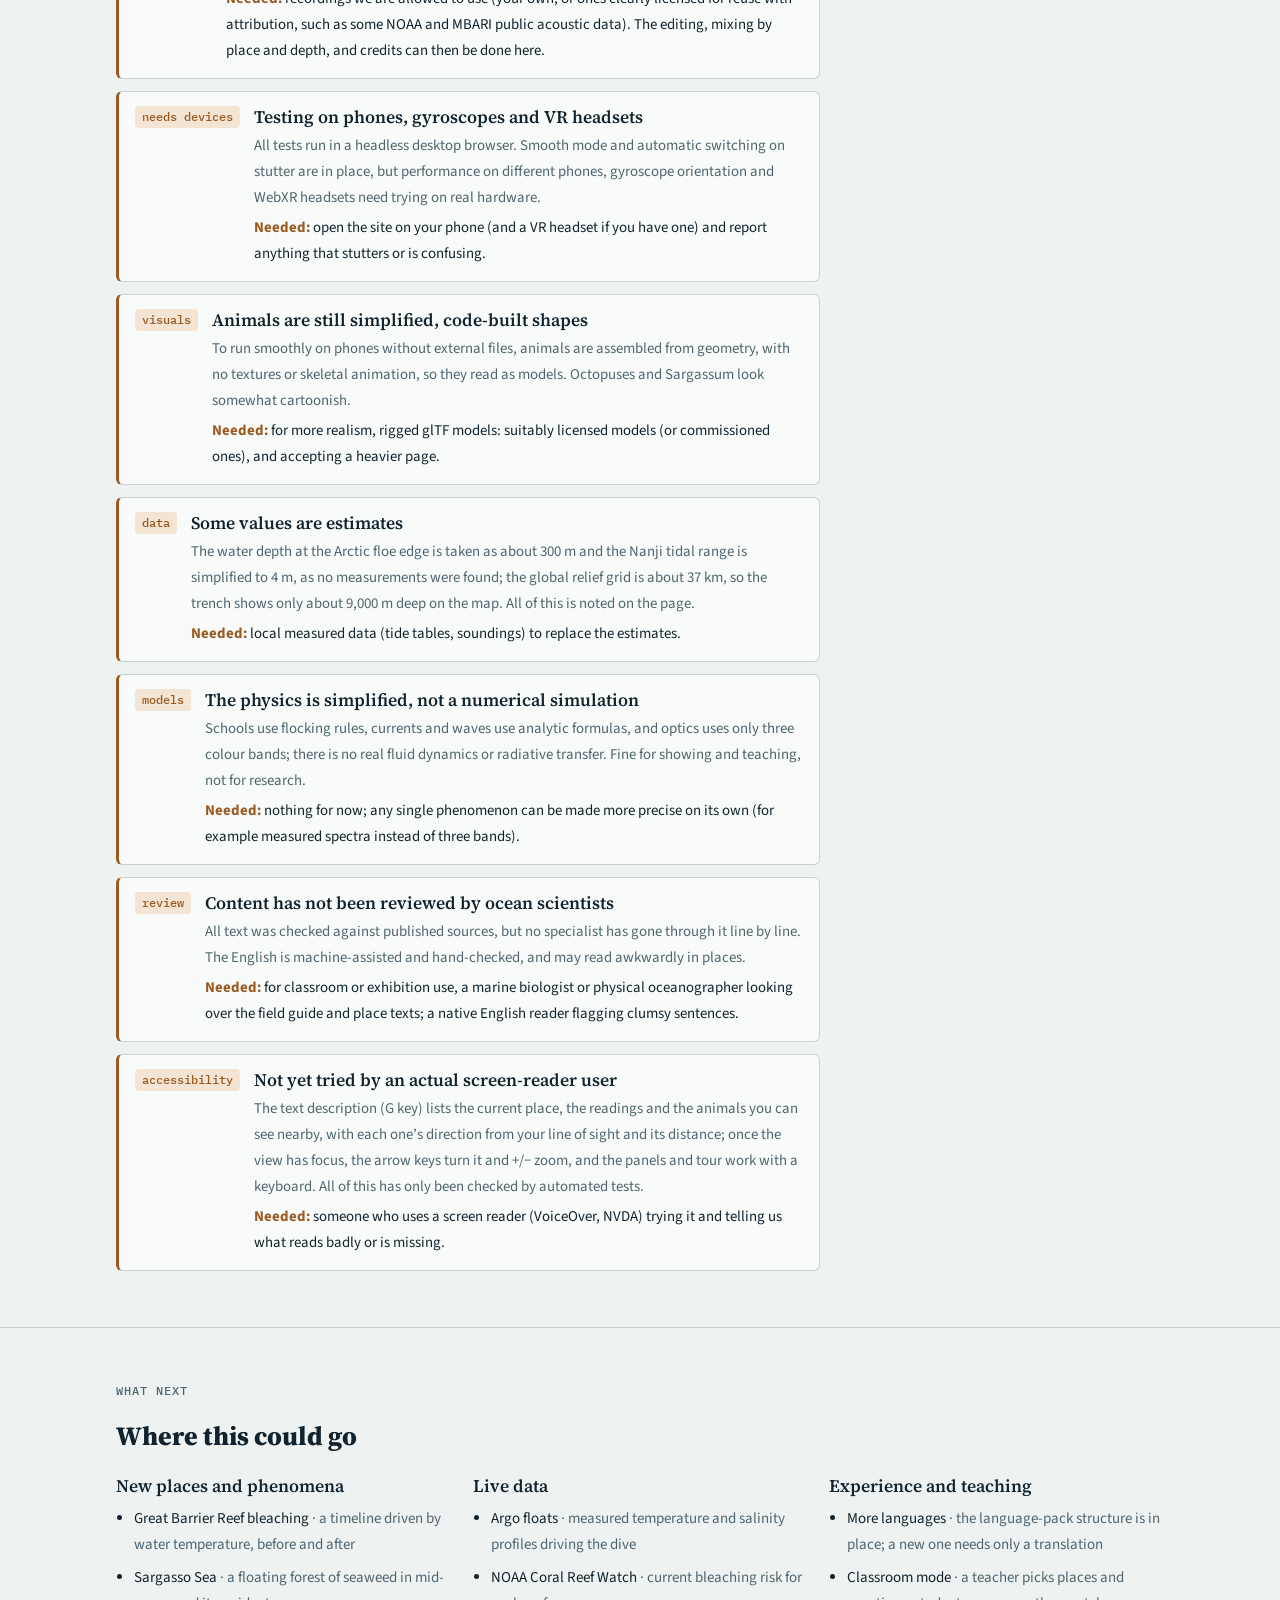
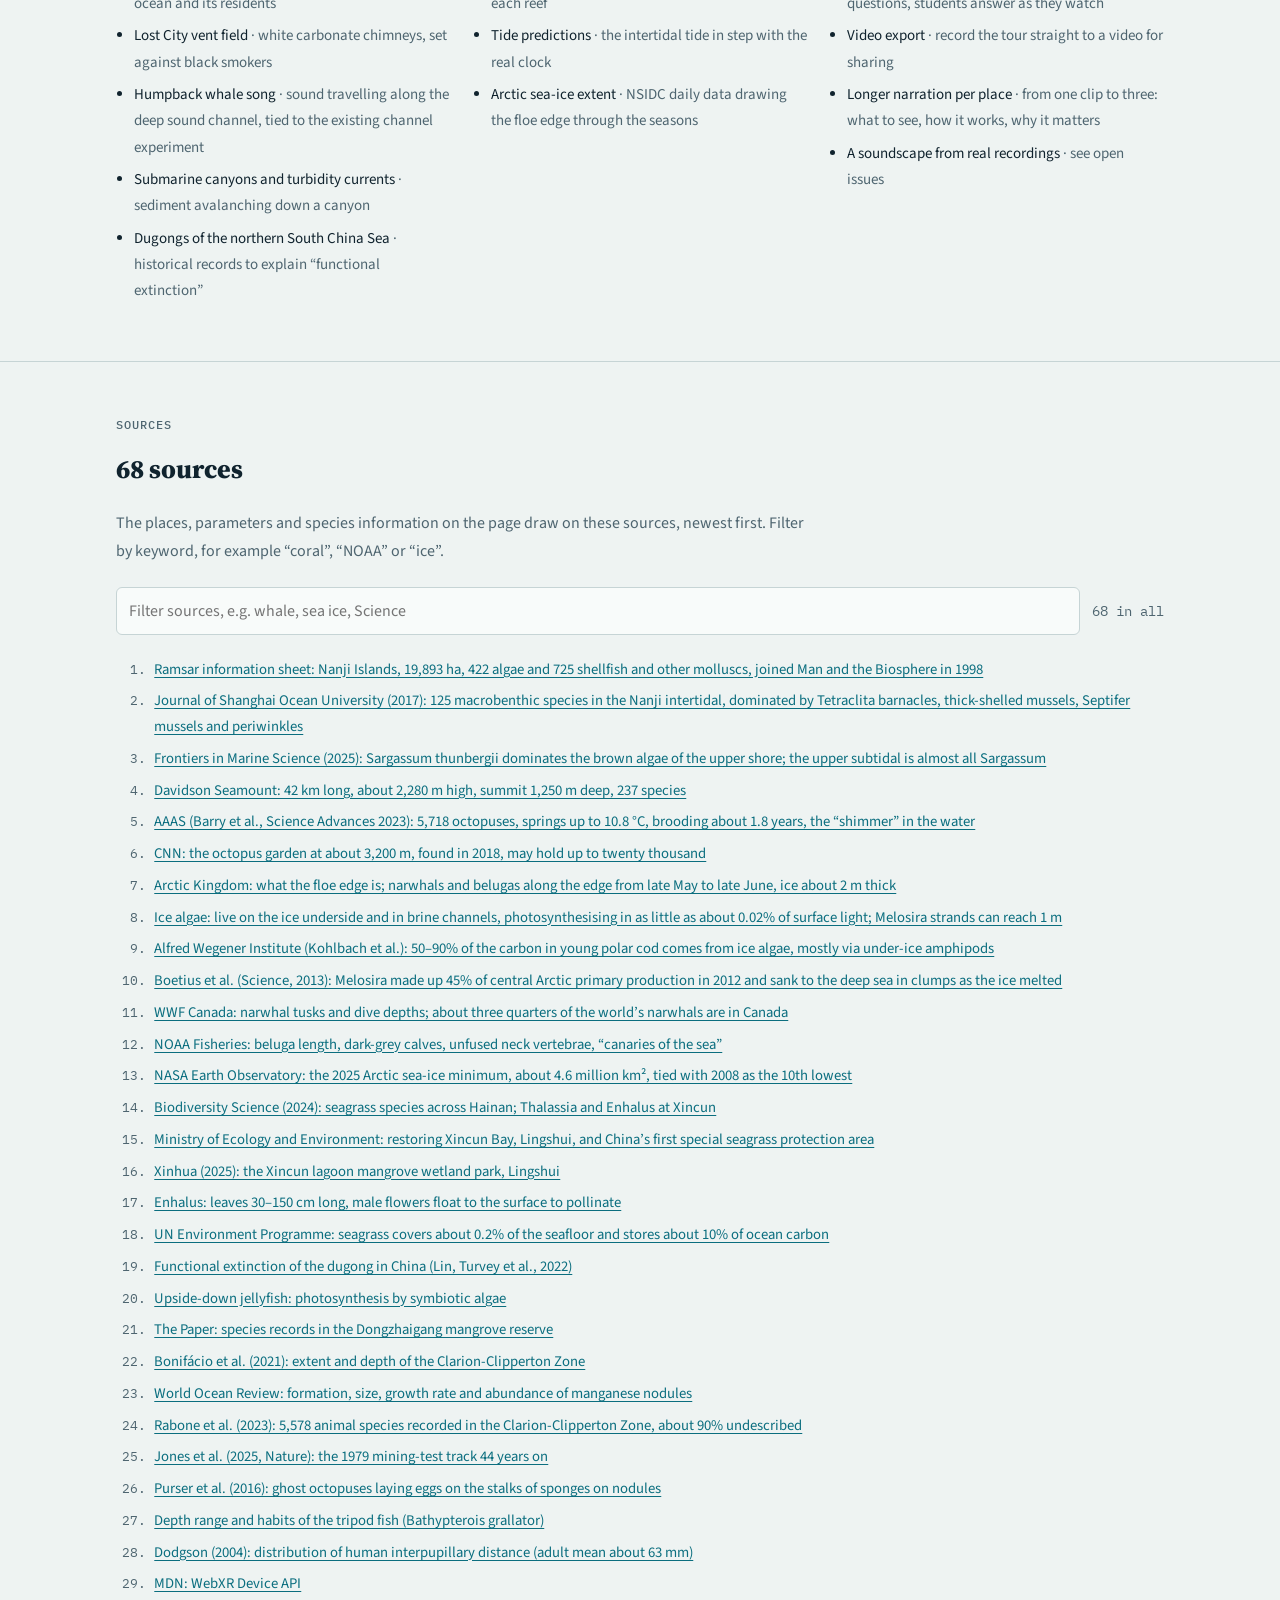
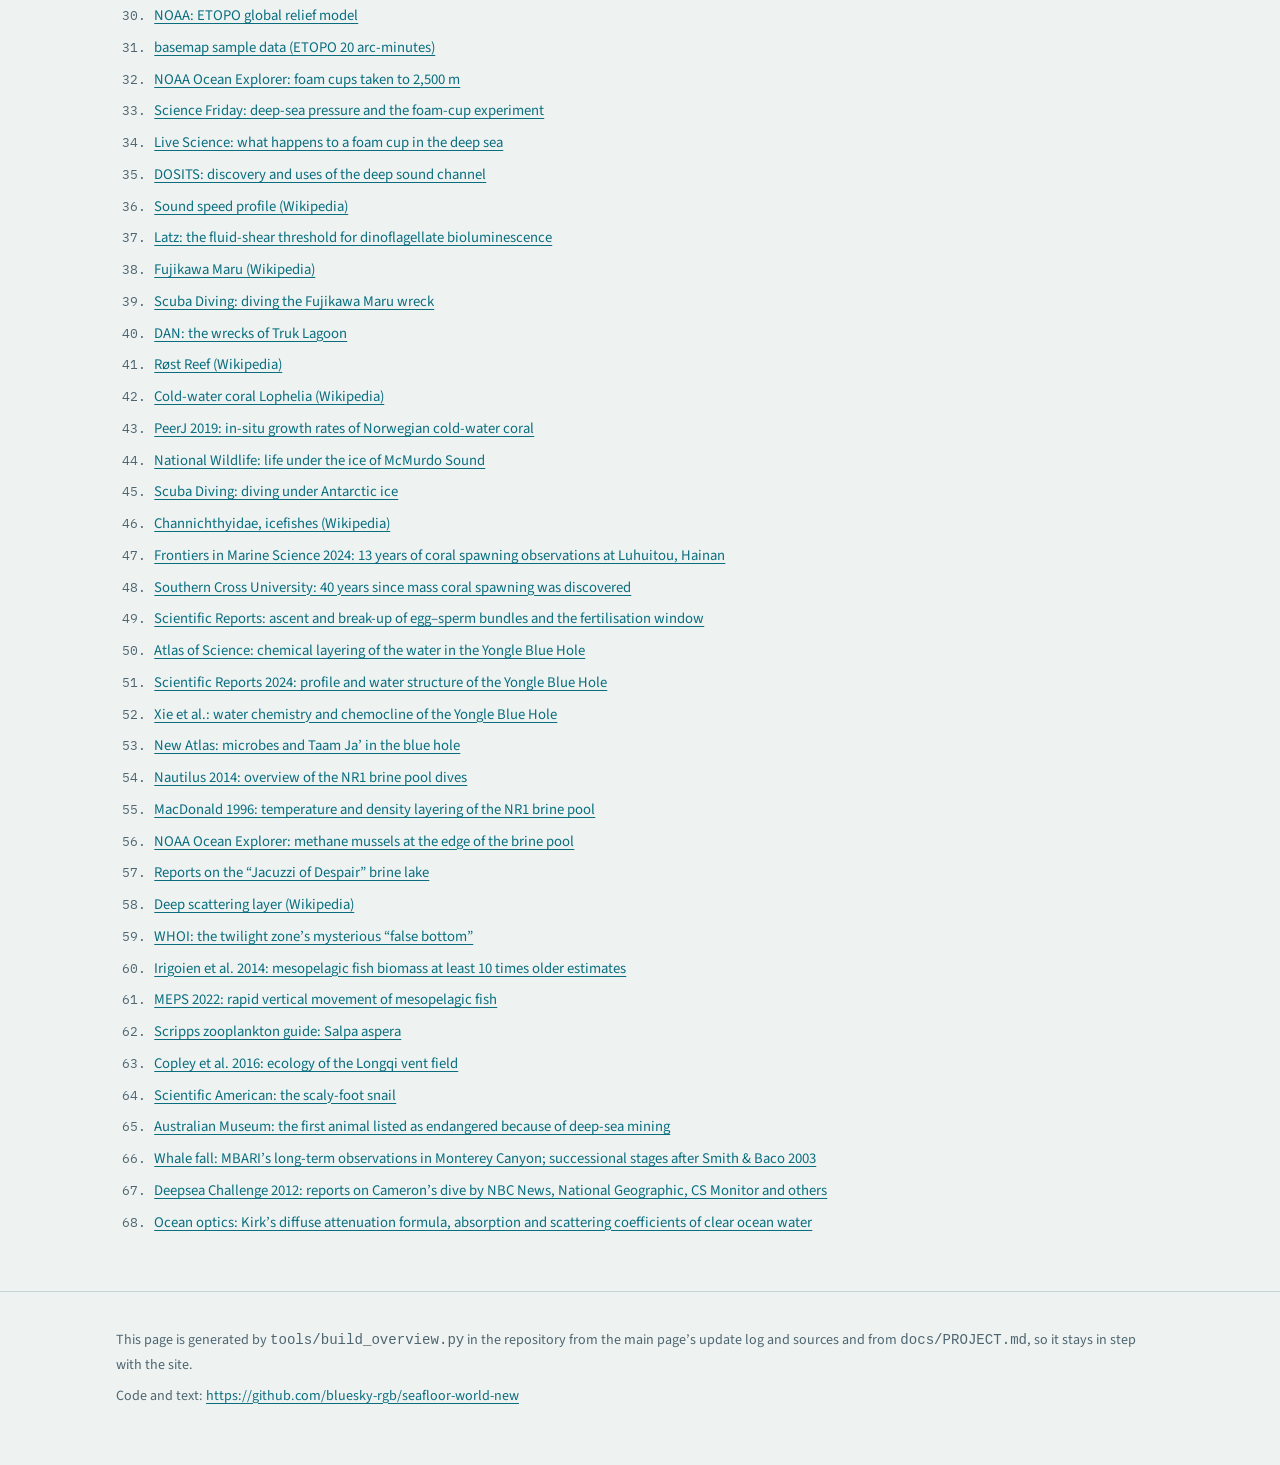
==== commit 2bbcd26d: "Directions in the text description, arrow-key look-around; whale fall opens at the Osedax stage - Sc" ====
--- a/overview.en.html
+++ b/overview.en.html
@@ -137,7 +137,7 @@
     <a class="btn" href="https://github.com/bluesky-rgb/seafloor-world-new/blob/main/docs/ARCHITECTURE.md" target="_blank" rel="noopener">How it is built (Chinese)</a>
     <a class="btn" href="overview.html" lang="zh-CN">中文</a>
   </div>
-  <div class="stats"><div><b>19</b><span>places</span></div><div><b>2</b><span>dive routes</span></div><div><b>103</b><span>species in the field guide</span></div><div><b>13</b><span>expeditions</span></div><div><b>15</b><span>physical and ecological models</span></div><div><b>68</b><span>sources</span></div><div><b>5,048</b><span>lines of code</span></div></div>
+  <div class="stats"><div><b>19</b><span>places</span></div><div><b>2</b><span>dive routes</span></div><div><b>103</b><span>species in the field guide</span></div><div><b>13</b><span>expeditions</span></div><div><b>15</b><span>physical and ecological models</span></div><div><b>68</b><span>sources</span></div><div><b>5,096</b><span>lines of code</span></div></div>
 </div></header>
 
 <nav class="idx" aria-label="Sections"><div class="wrap">
@@ -197,10 +197,10 @@
 
 <section id="timeline"><div class="wrap">
   <p class="eyebrow">Development</p>
-  <h2>34 updates</h2>
+  <h2>35 updates</h2>
   <p class="col sub">Taken from the update log inside the page, newest first. The full write-up of each update is in the main page’s “Update log, roadmap and sources” (in Chinese).</p>
-  <ol class="tl col"><li><time>2026-10-19</time><div><b>Text description and more opening views</b></div></li><li><time>2026-10-19</time><div><b>Opening views polished, English overview</b></div></li><li><time>2026-10-19</time><div><b>English version</b></div></li><li><time>2026-10-18</time><div><b>Smooth mode, deep-sea animals rebuilt and project overview</b></div></li><li><time>2026-10-18</time><div><b>Rocky intertidal and tides</b></div></li><li><time>2026-10-18</time><div><b>Seamount octopus garden</b></div></li><li><time>2026-10-18</time><div><b>The Arctic floe edge</b></div></li><li><time>2026-10-18</time><div><b>Seagrass and mangroves</b></div></li></ol>
-  <details class="more col"><summary>Show the 26 earlier updates</summary><ol class="tl"><li><time>2026-10-18</time><div><b>Abyssal plain</b></div></li><li><time>2026-10-18</time><div><b>Leading animals rebuilt</b></div></li><li><time>2026-10-18</time><div><b>Engineering tidy-up</b></div></li><li><time>2026-10-18</time><div><b>Spoken tour narration</b></div></li><li><time>2026-10-18</time><div><b>Exhibition mode</b></div></li><li><time>2026-10-15</time><div><b>VR mode</b></div></li><li><time>2026-10-14</time><div><b>Shared field guide</b></div></li><li><time>2026-10-12</time><div><b>Screenshot postcards</b></div></li><li><time>2026-10-11</time><div><b>Seafloor relief overview</b></div></li><li><time>2026-10-11</time><div><b>Pressure experiment</b></div></li><li><time>2026-10-11</time><div><b>Deep sound channel · how to use it</b></div></li><li><time>2026-10-11</time><div><b>Touch glow</b></div></li><li><time>2026-10-11</time><div><b>Expeditions</b></div></li><li><time>2026-10-11</time><div><b>Free piloting</b></div></li><li><time>2026-10-11</time><div><b>Wreck reef</b></div></li><li><time>2026-10-11</time><div><b>Cold-water coral reef</b></div></li><li><time>2026-10-11</time><div><b>Under the Antarctic sea ice</b></div></li><li><time>2026-10-11</time><div><b>Coral spawning night · notes on the page</b></div></li><li><time>2026-10-11</time><div><b>Blue hole</b></div></li><li><time>2026-10-10</time><div><b>Brine pool</b></div></li><li><time>2026-10-10</time><div><b>Daily vertical migration</b></div></li><li><time>2026-10-10</time><div><b>Hydrothermal vents</b></div></li><li><time></time><div><b>Whale fall</b></div></li><li><time></time><div><b>Full dive and Deepsea Challenge 2012</b></div></li><li><time></time><div><b>Species and wonder</b></div></li><li><time></time><div><b>A physically real seafloor</b></div></li></ol></details>
+  <ol class="tl col"><li><time>2026-10-19</time><div><b>Directions in the text description, keyboard look-around</b></div></li><li><time>2026-10-19</time><div><b>Text description and more opening views</b></div></li><li><time>2026-10-19</time><div><b>Opening views polished, English overview</b></div></li><li><time>2026-10-19</time><div><b>English version</b></div></li><li><time>2026-10-18</time><div><b>Smooth mode, deep-sea animals rebuilt and project overview</b></div></li><li><time>2026-10-18</time><div><b>Rocky intertidal and tides</b></div></li><li><time>2026-10-18</time><div><b>Seamount octopus garden</b></div></li><li><time>2026-10-18</time><div><b>The Arctic floe edge</b></div></li></ol>
+  <details class="more col"><summary>Show the 27 earlier updates</summary><ol class="tl"><li><time>2026-10-18</time><div><b>Seagrass and mangroves</b></div></li><li><time>2026-10-18</time><div><b>Abyssal plain</b></div></li><li><time>2026-10-18</time><div><b>Leading animals rebuilt</b></div></li><li><time>2026-10-18</time><div><b>Engineering tidy-up</b></div></li><li><time>2026-10-18</time><div><b>Spoken tour narration</b></div></li><li><time>2026-10-18</time><div><b>Exhibition mode</b></div></li><li><time>2026-10-15</time><div><b>VR mode</b></div></li><li><time>2026-10-14</time><div><b>Shared field guide</b></div></li><li><time>2026-10-12</time><div><b>Screenshot postcards</b></div></li><li><time>2026-10-11</time><div><b>Seafloor relief overview</b></div></li><li><time>2026-10-11</time><div><b>Pressure experiment</b></div></li><li><time>2026-10-11</time><div><b>Deep sound channel · how to use it</b></div></li><li><time>2026-10-11</time><div><b>Touch glow</b></div></li><li><time>2026-10-11</time><div><b>Expeditions</b></div></li><li><time>2026-10-11</time><div><b>Free piloting</b></div></li><li><time>2026-10-11</time><div><b>Wreck reef</b></div></li><li><time>2026-10-11</time><div><b>Cold-water coral reef</b></div></li><li><time>2026-10-11</time><div><b>Under the Antarctic sea ice</b></div></li><li><time>2026-10-11</time><div><b>Coral spawning night · notes on the page</b></div></li><li><time>2026-10-11</time><div><b>Blue hole</b></div></li><li><time>2026-10-10</time><div><b>Brine pool</b></div></li><li><time>2026-10-10</time><div><b>Daily vertical migration</b></div></li><li><time>2026-10-10</time><div><b>Hydrothermal vents</b></div></li><li><time></time><div><b>Whale fall</b></div></li><li><time></time><div><b>Full dive and Deepsea Challenge 2012</b></div></li><li><time></time><div><b>Species and wonder</b></div></li><li><time></time><div><b>A physically real seafloor</b></div></li></ol></details>
 </div></section>
 
 <section id="issues"><div class="wrap">
@@ -214,7 +214,7 @@
     <div class="issue"><span class="tag">data</span><h3>Some values are estimates</h3><p>The water depth at the Arctic floe edge is taken as about 300 m and the Nanji tidal range is simplified to 4 m, as no measurements were found; the global relief grid is about 37 km, so the trench shows only about 9,000 m deep on the map. All of this is noted on the page.</p><p class="need">local measured data (tide tables, soundings) to replace the estimates.</p></div>
     <div class="issue"><span class="tag">models</span><h3>The physics is simplified, not a numerical simulation</h3><p>Schools use flocking rules, currents and waves use analytic formulas, and optics uses only three colour bands; there is no real fluid dynamics or radiative transfer. Fine for showing and teaching, not for research.</p><p class="need">nothing for now; any single phenomenon can be made more precise on its own (for example measured spectra instead of three bands).</p></div>
     <div class="issue"><span class="tag">review</span><h3>Content has not been reviewed by ocean scientists</h3><p>All text was checked against published sources, but no specialist has gone through it line by line. The English is machine-assisted and hand-checked, and may read awkwardly in places.</p><p class="need">for classroom or exhibition use, a marine biologist or physical oceanographer looking over the field guide and place texts; a native English reader flagging clumsy sentences.</p></div>
-    <div class="issue"><span class="tag">accessibility</span><h3>The 3D view itself is still hard for screen readers</h3><p>There is now a text description (G key) that lists the current place, the readings and the animals you can see nearby, and the field guide, panels and tour work with a keyboard. But directions in the view (what is to the left, what is above) are not described yet, and looking around still needs a mouse or a finger.</p><p class="need">a screen-reader user trying it out would tell us most about what is missing; then directions could be added to the description, and the arrow keys could turn the view.</p></div>
+    <div class="issue"><span class="tag">accessibility</span><h3>Not yet tried by an actual screen-reader user</h3><p>The text description (G key) lists the current place, the readings and the animals you can see nearby, with each one’s direction from your line of sight and its distance; once the view has focus, the arrow keys turn it and +/− zoom, and the panels and tour work with a keyboard. All of this has only been checked by automated tests.</p><p class="need">someone who uses a screen reader (VoiceOver, NVDA) trying it and telling us what reads badly or is missing.</p></div>
   </div>
 </div></section>
 
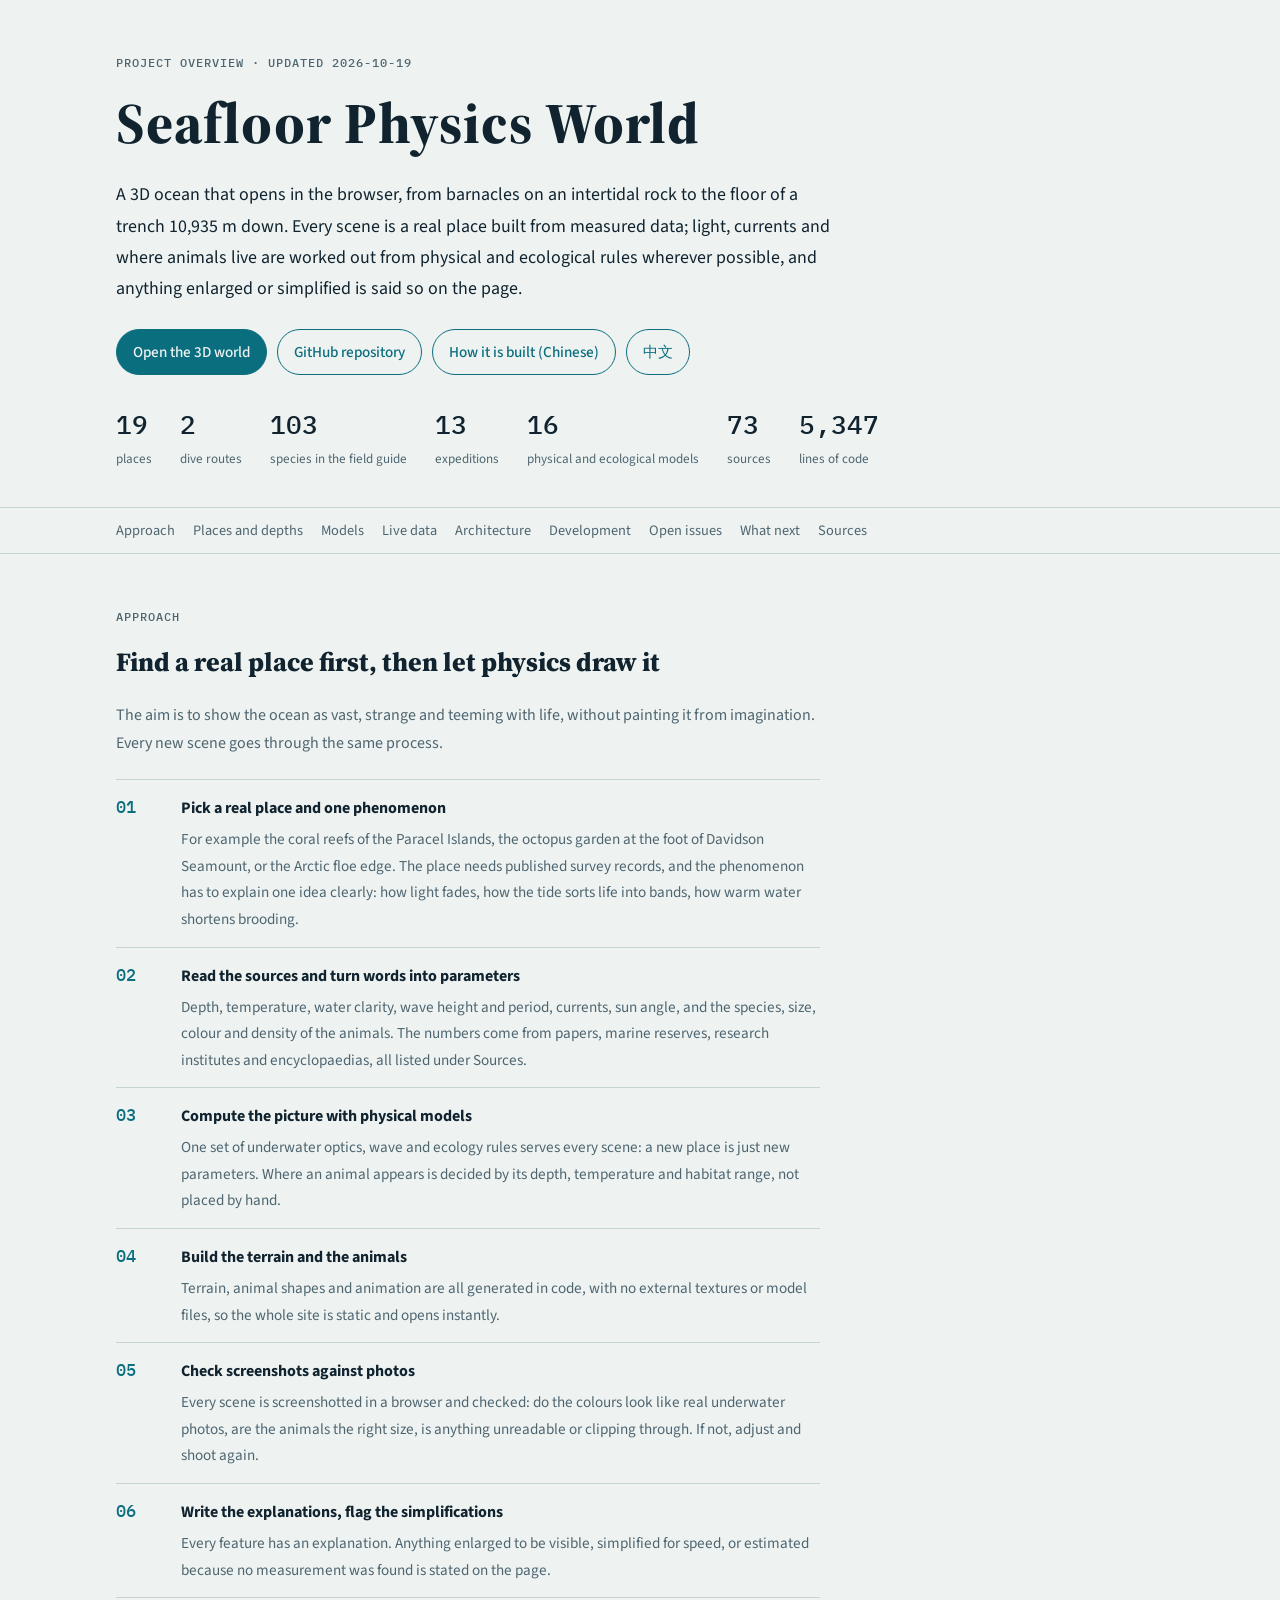
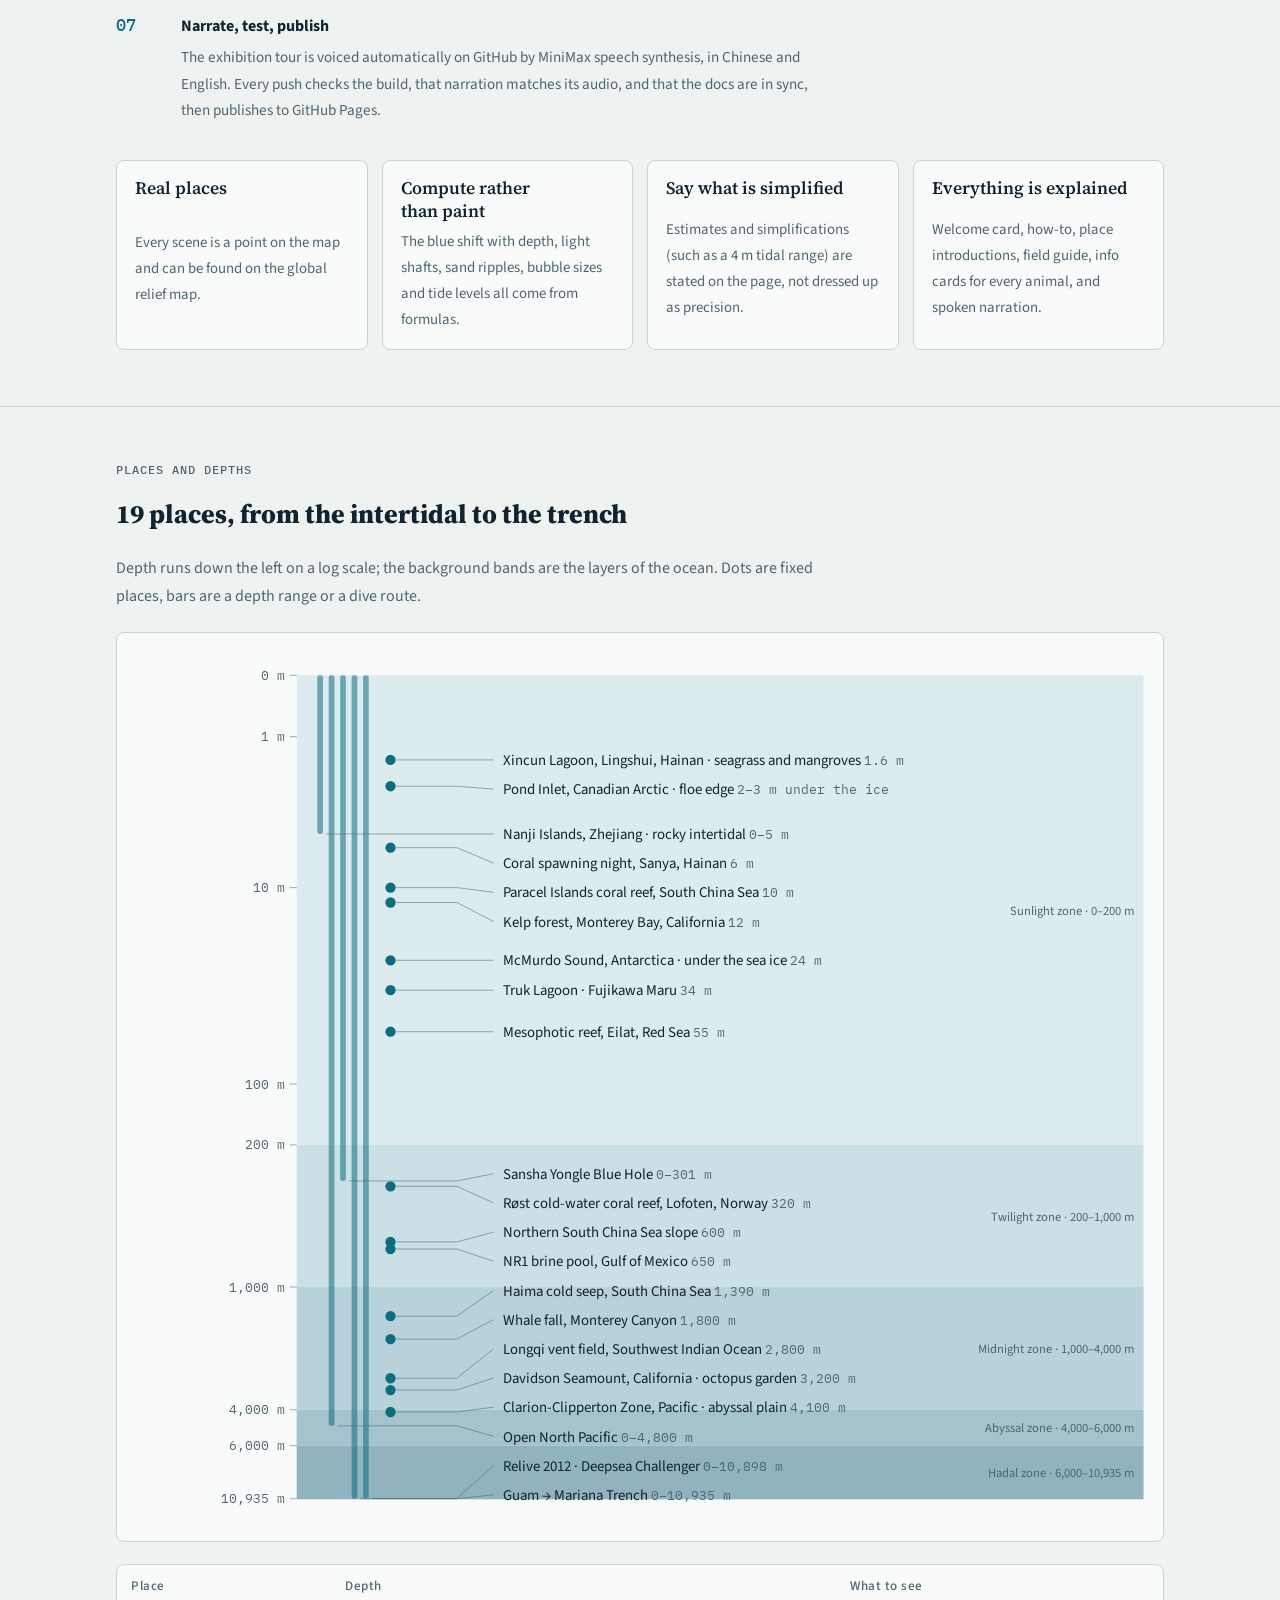
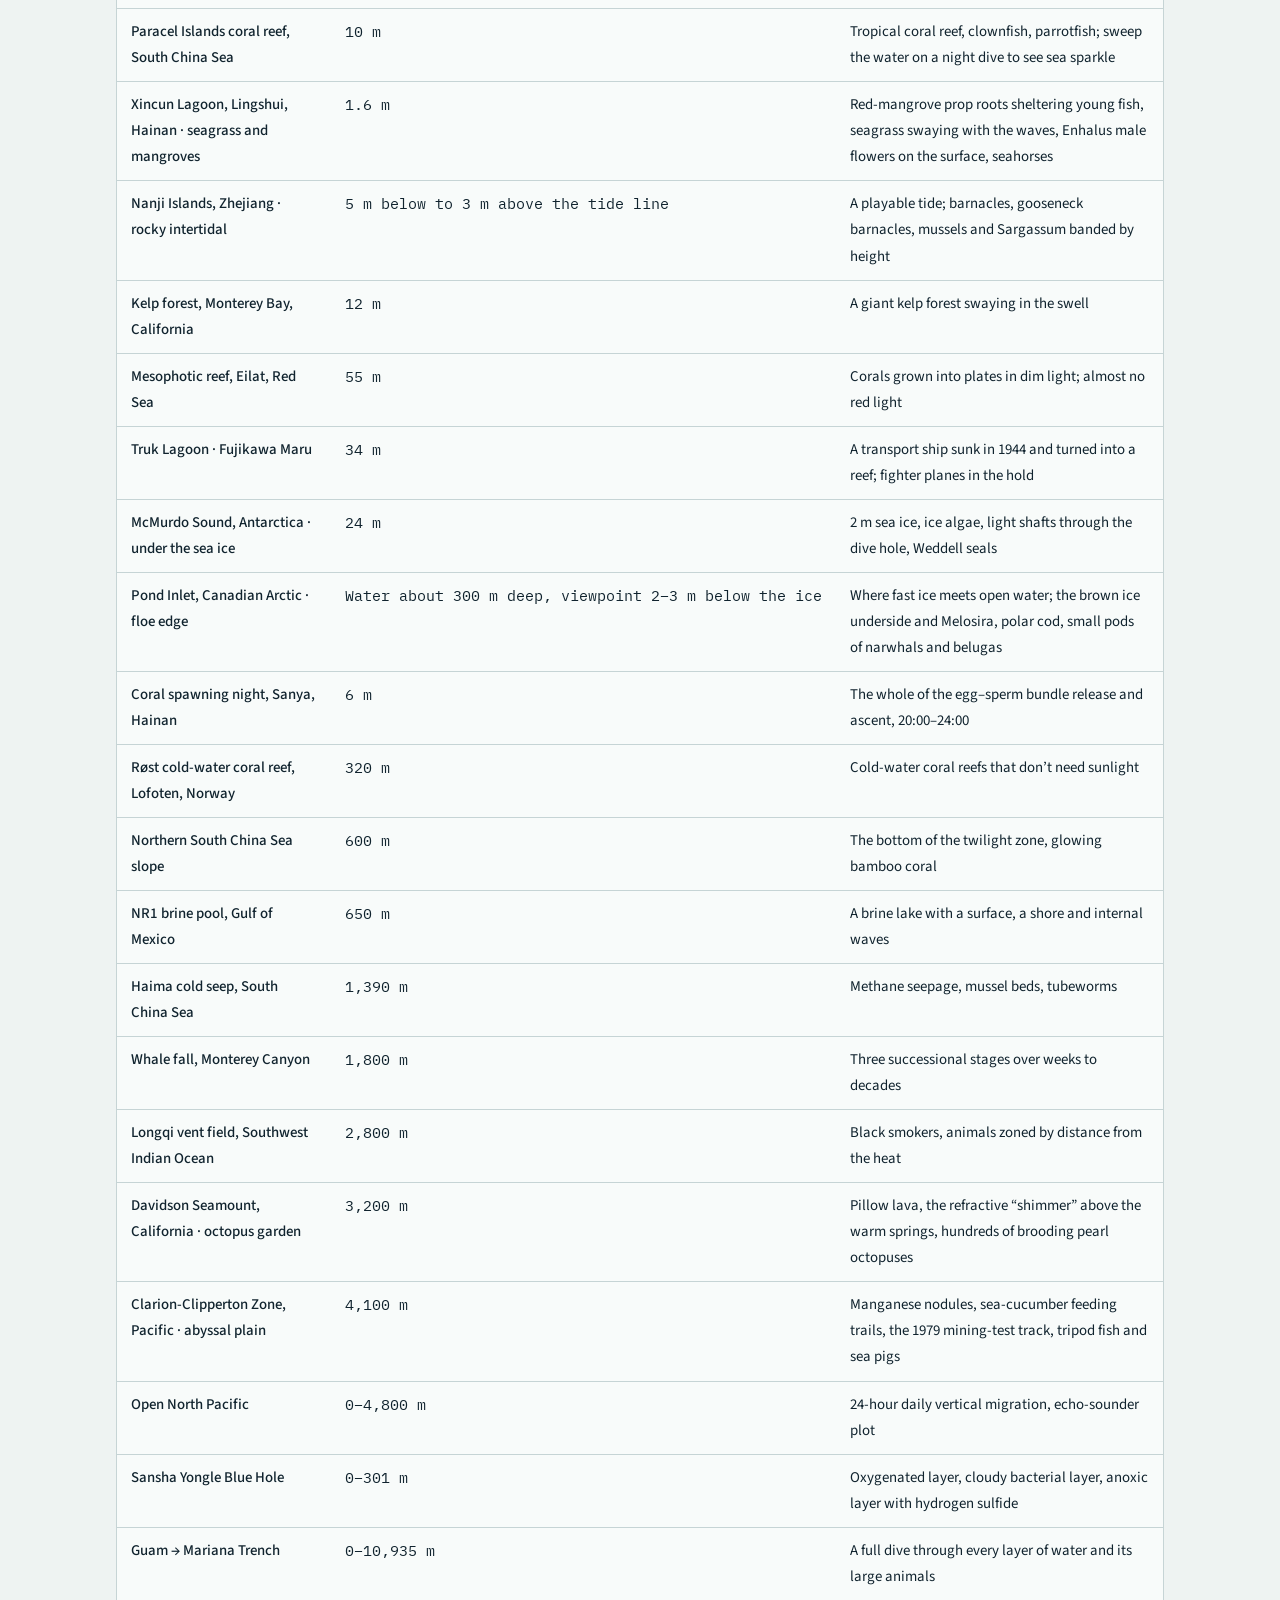
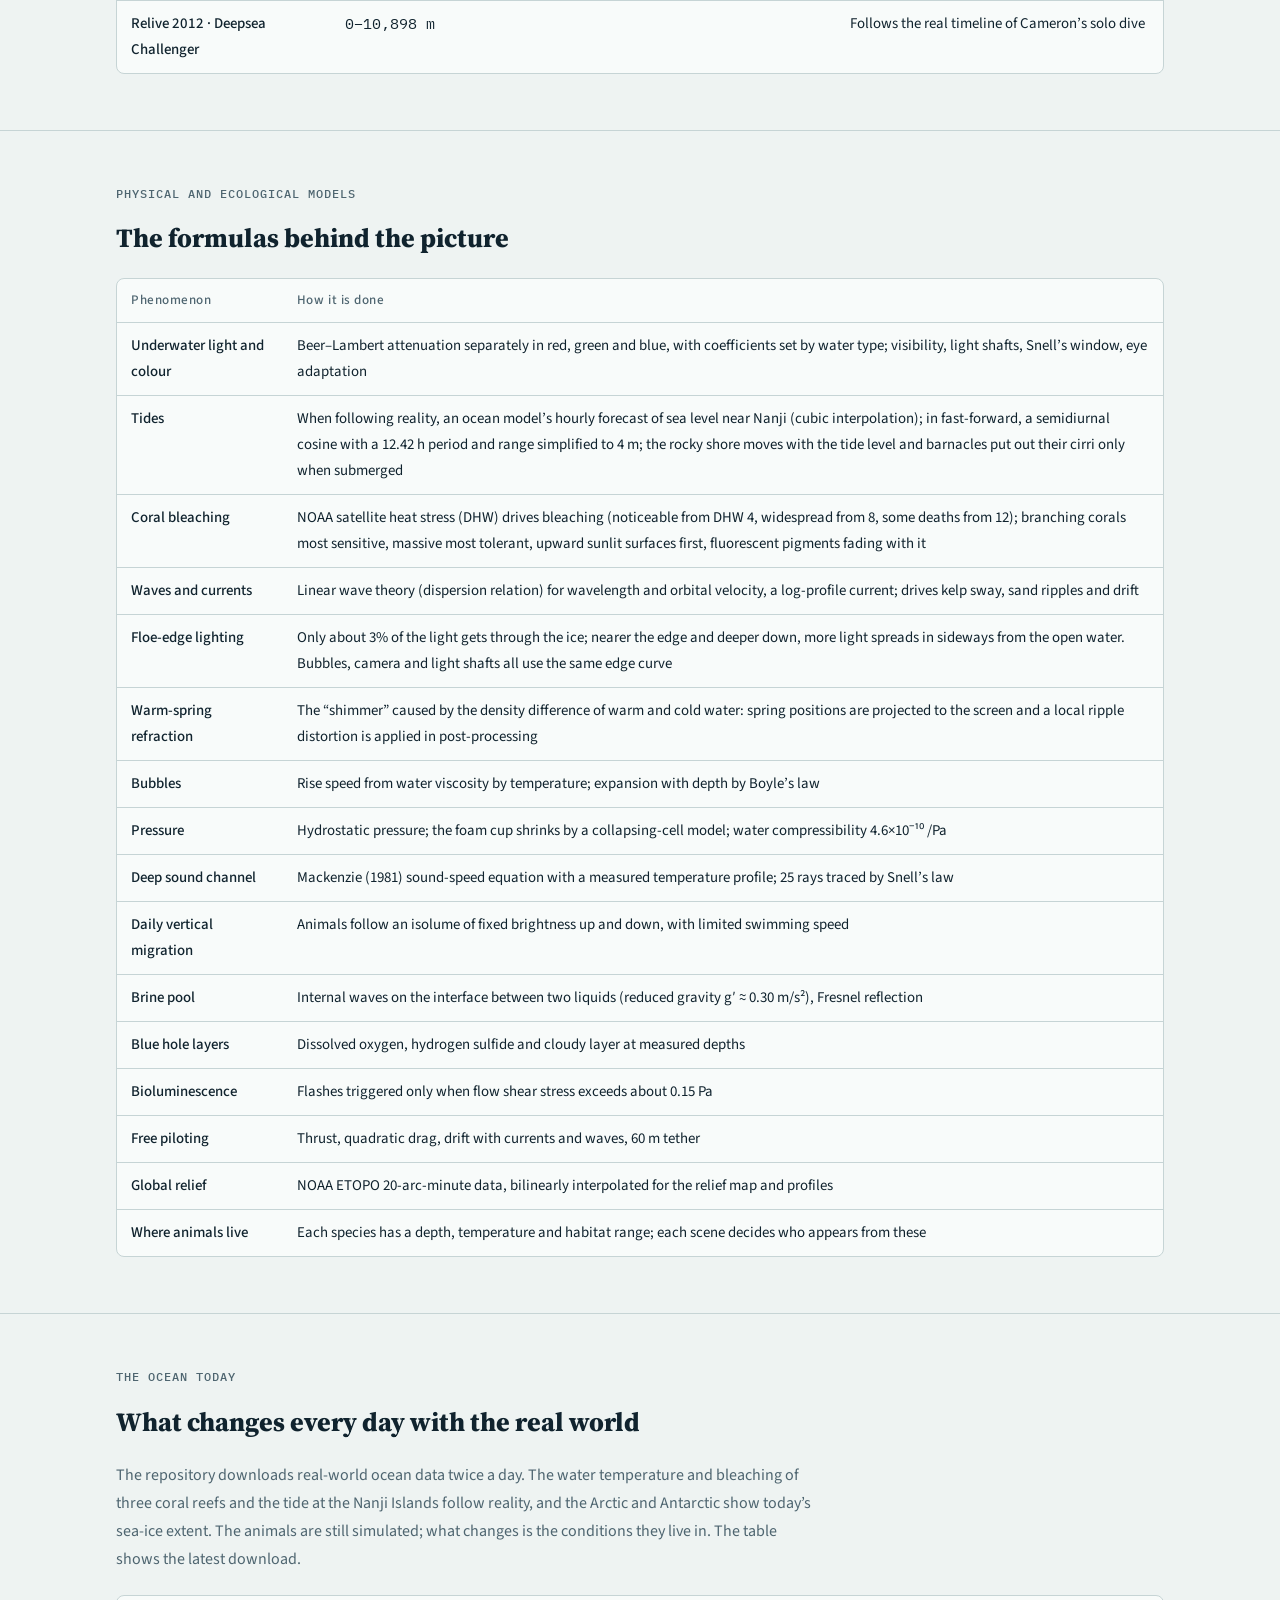
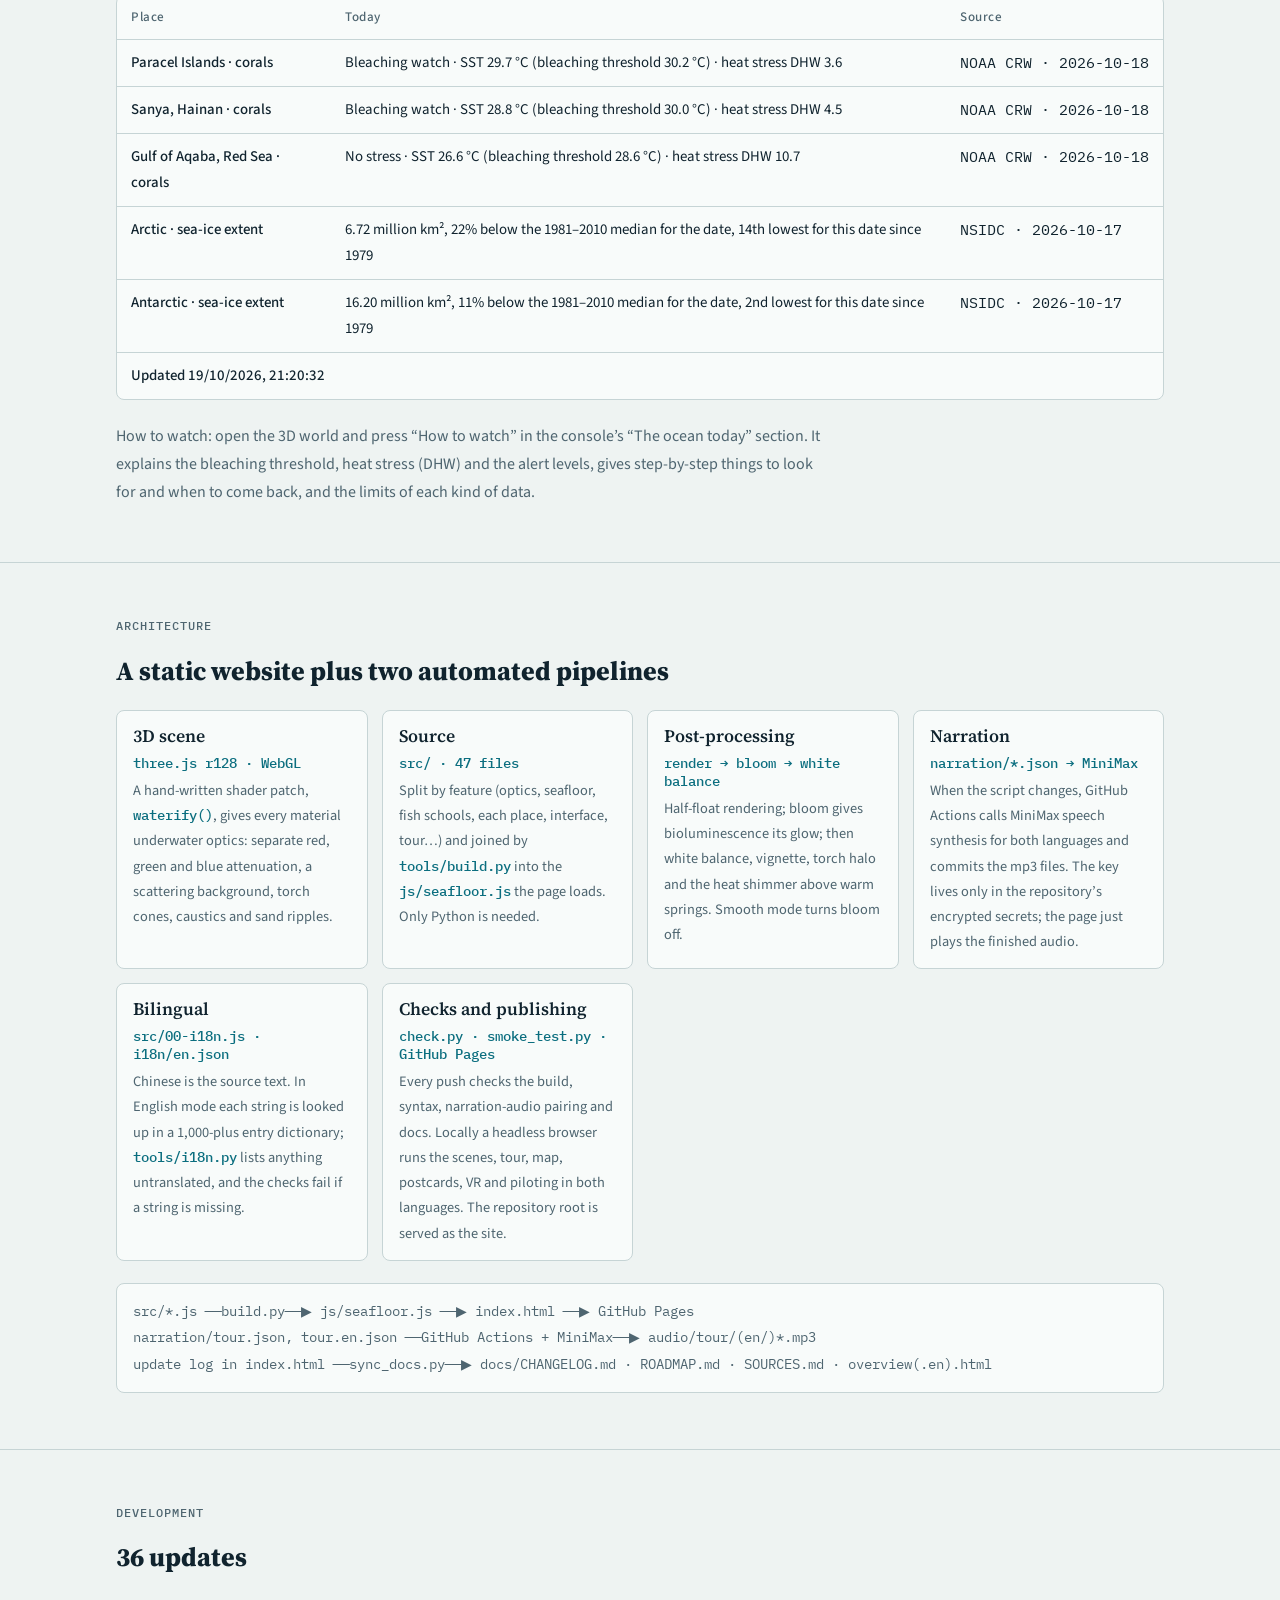
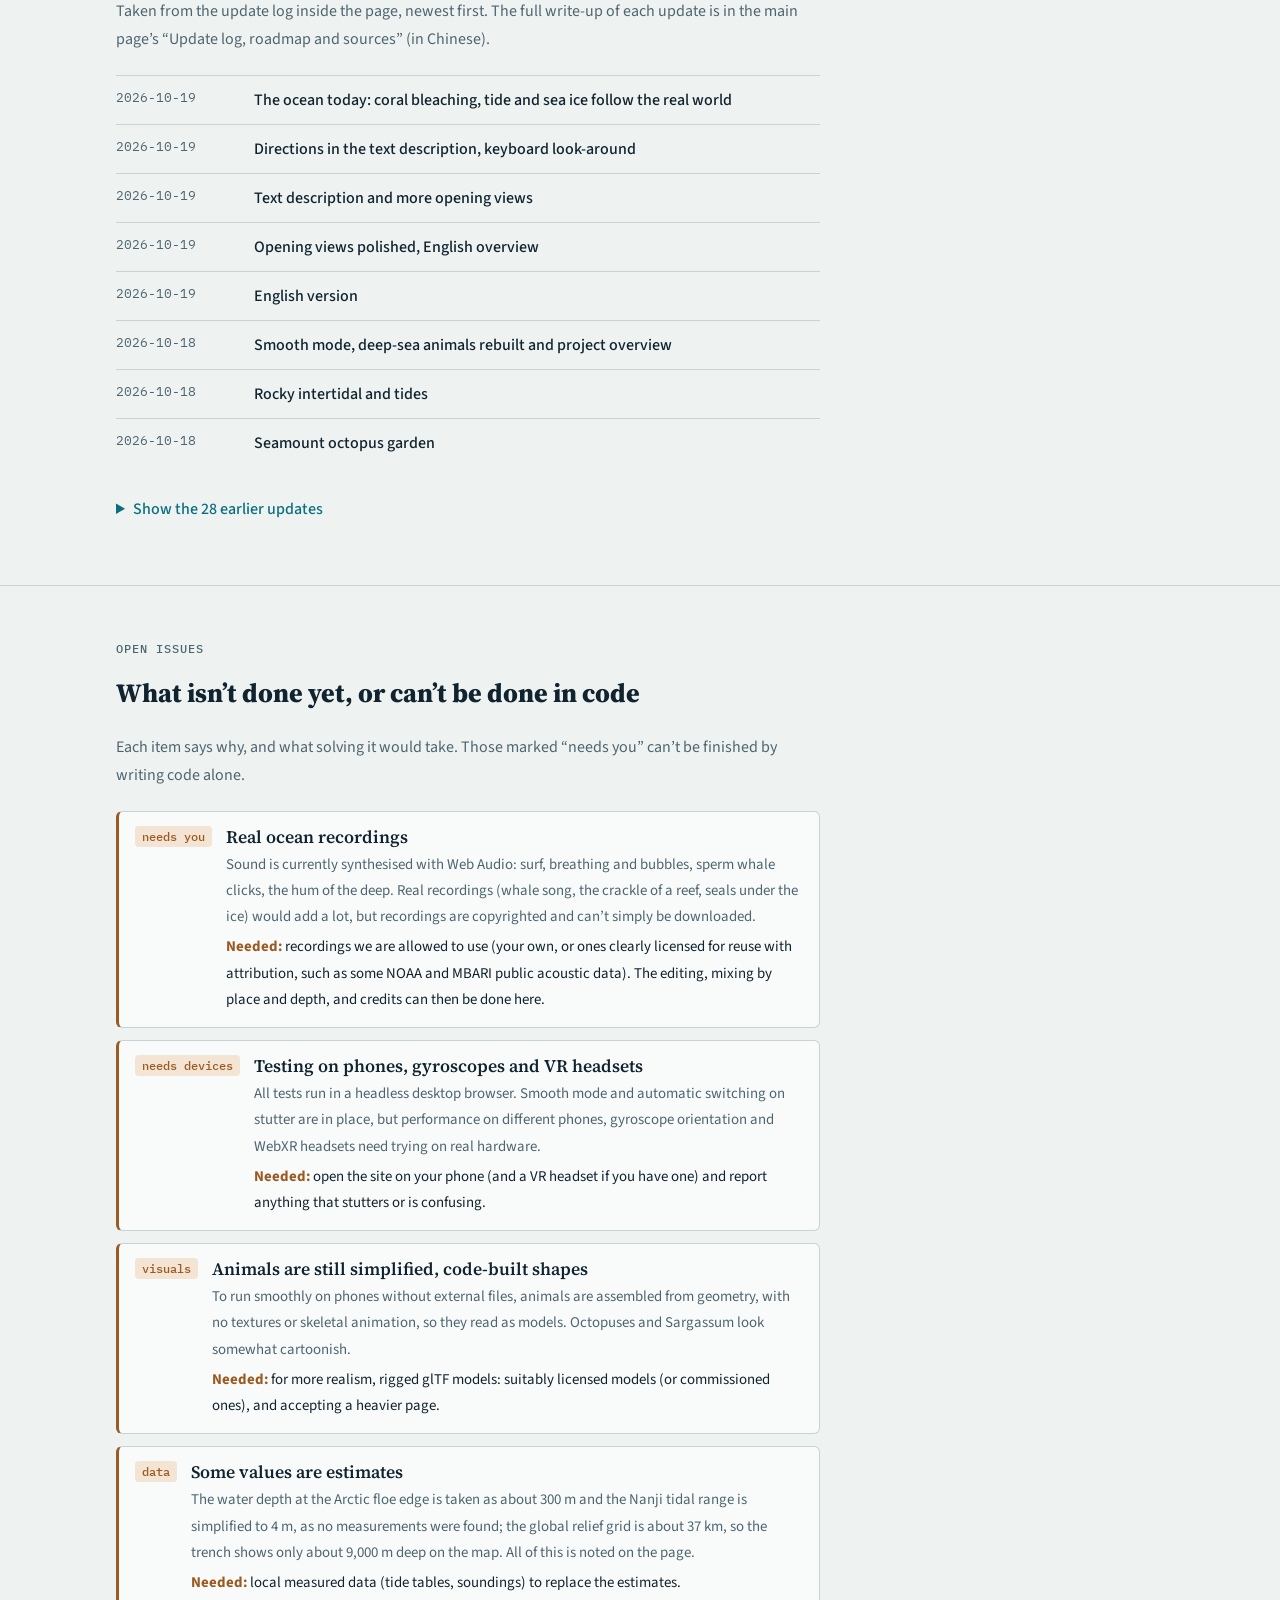
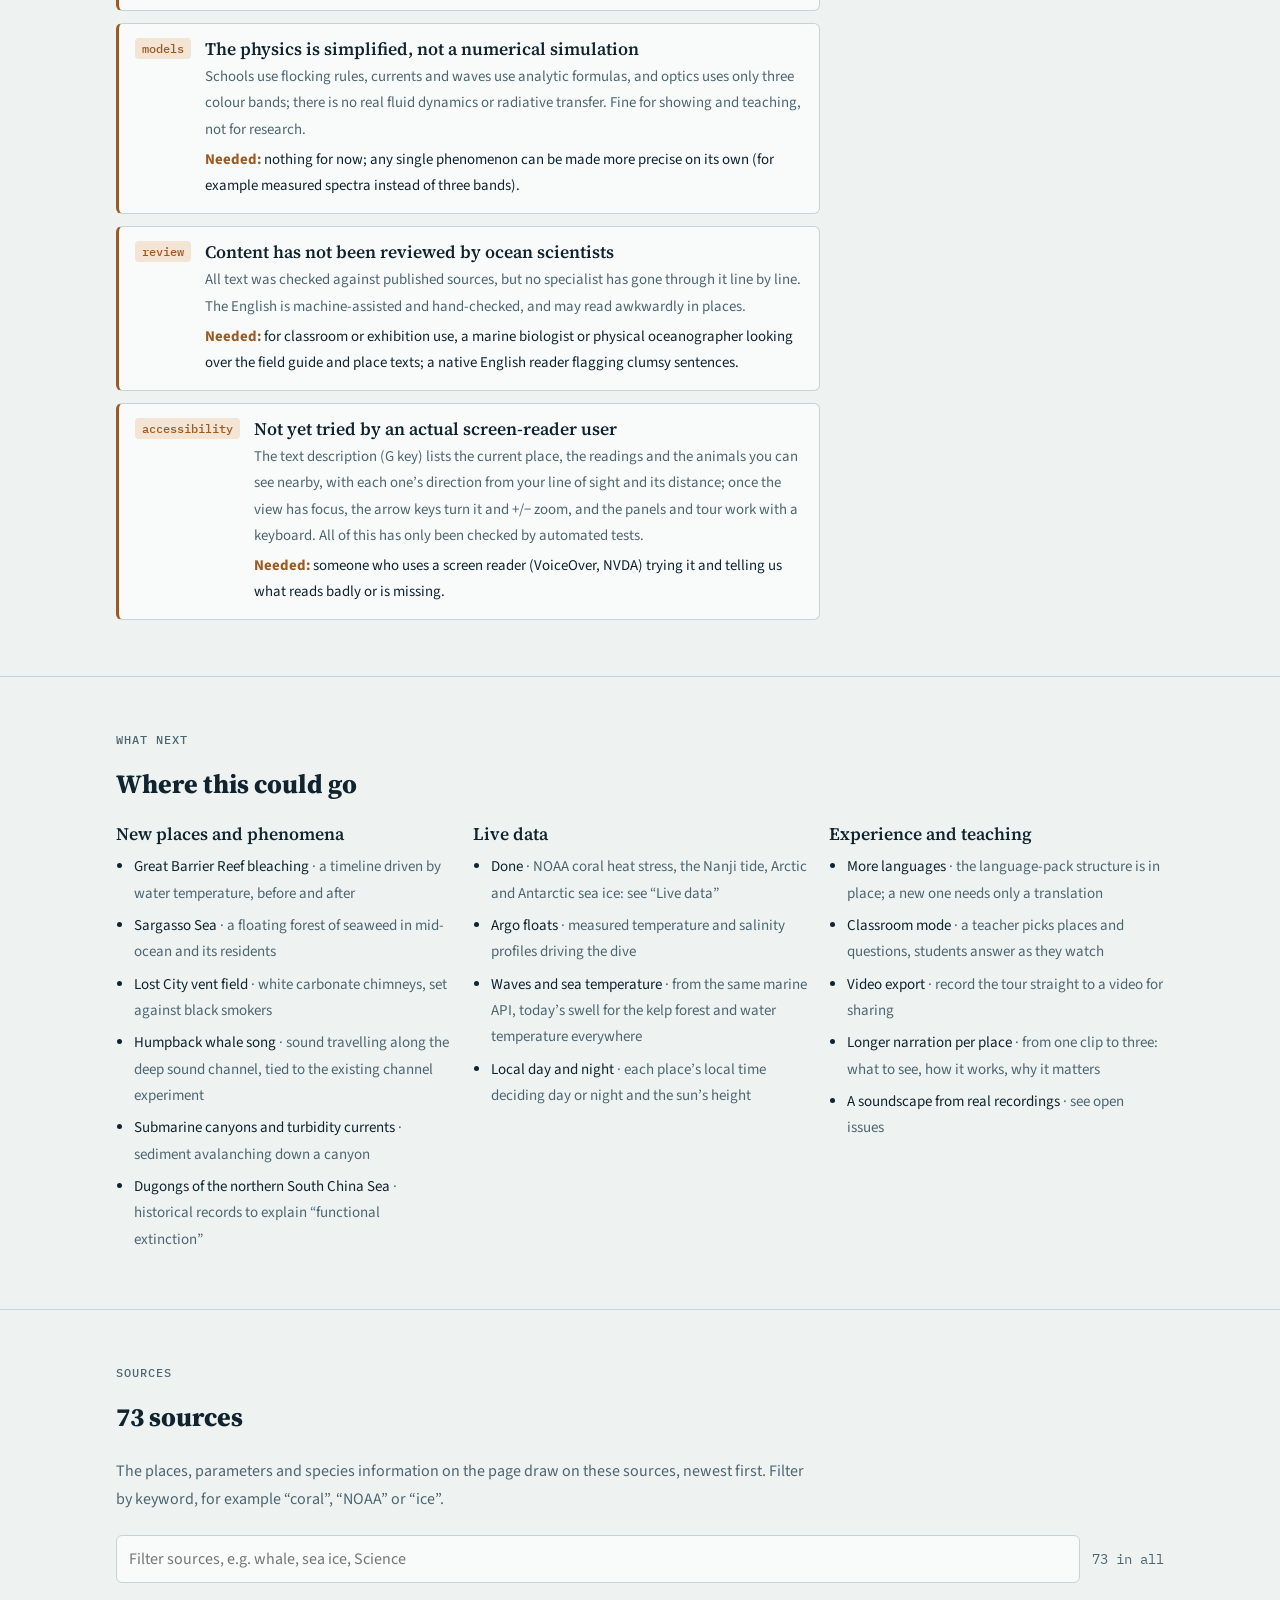
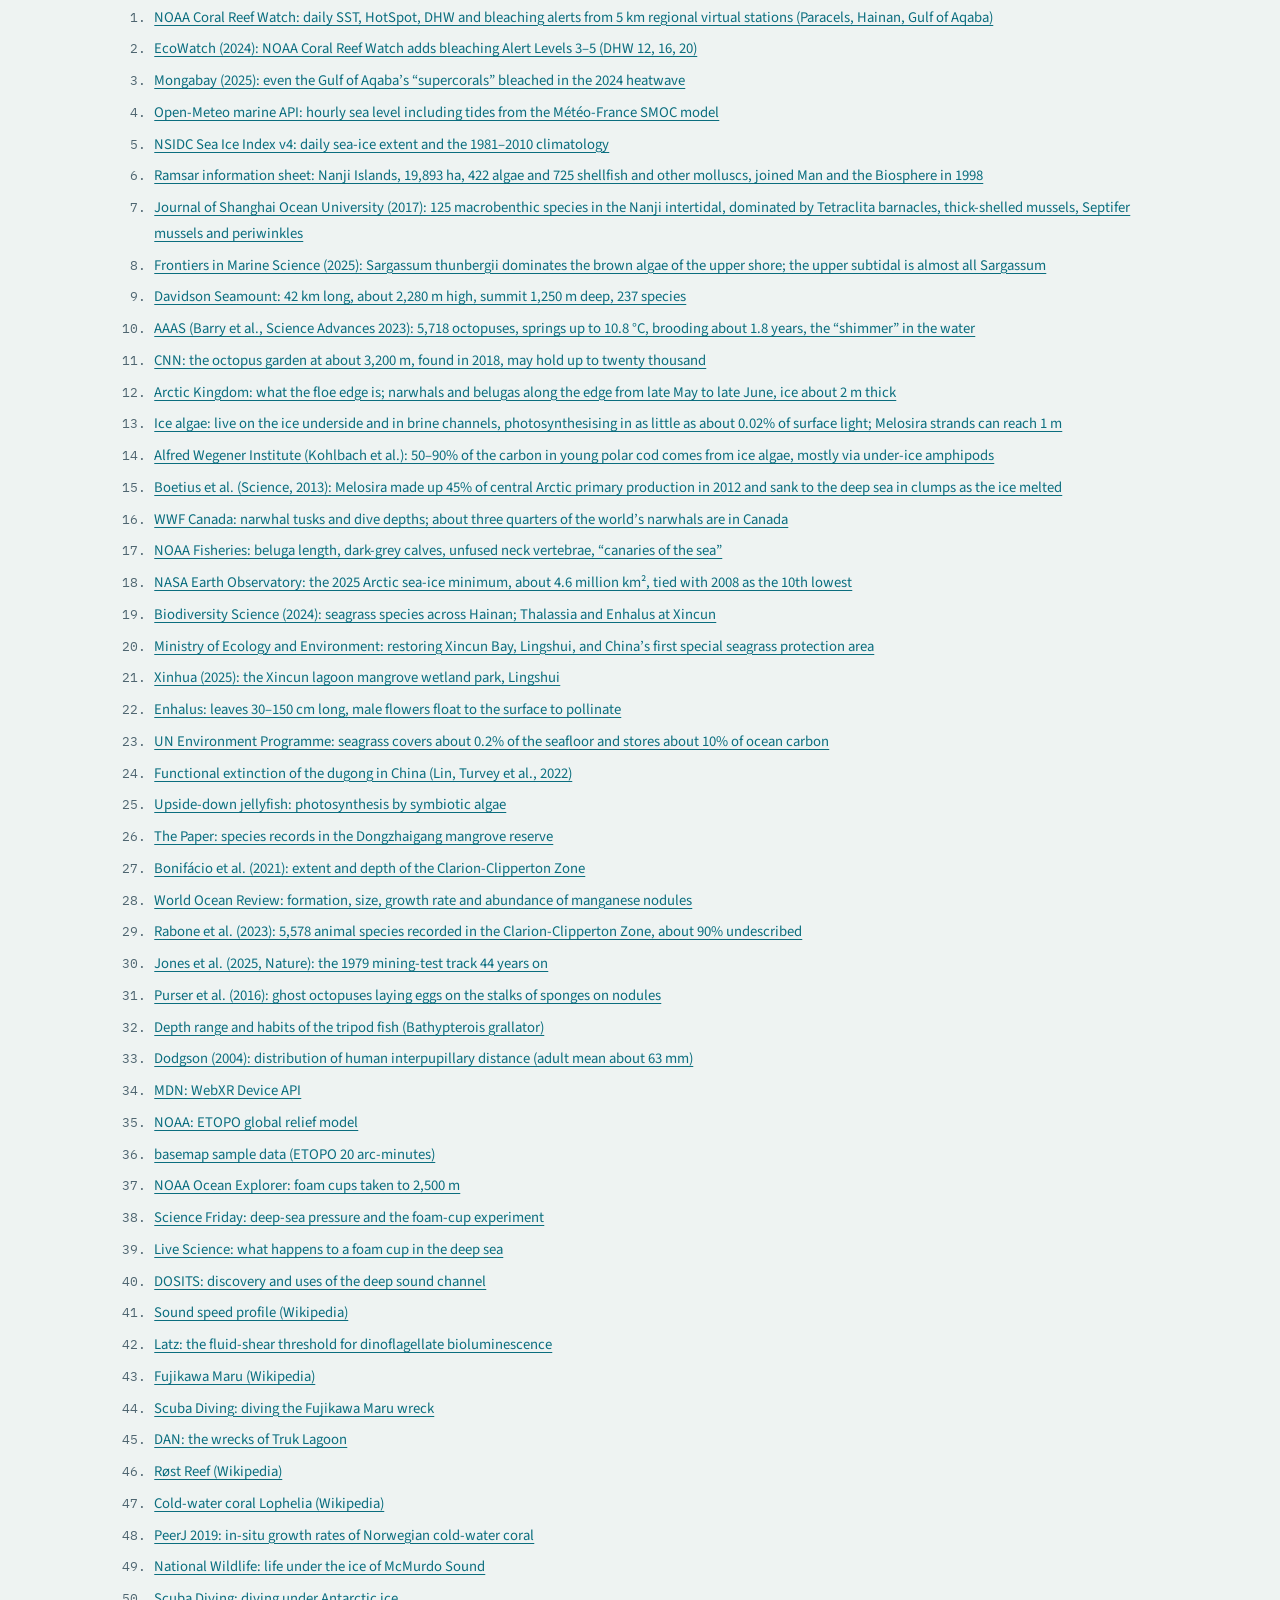
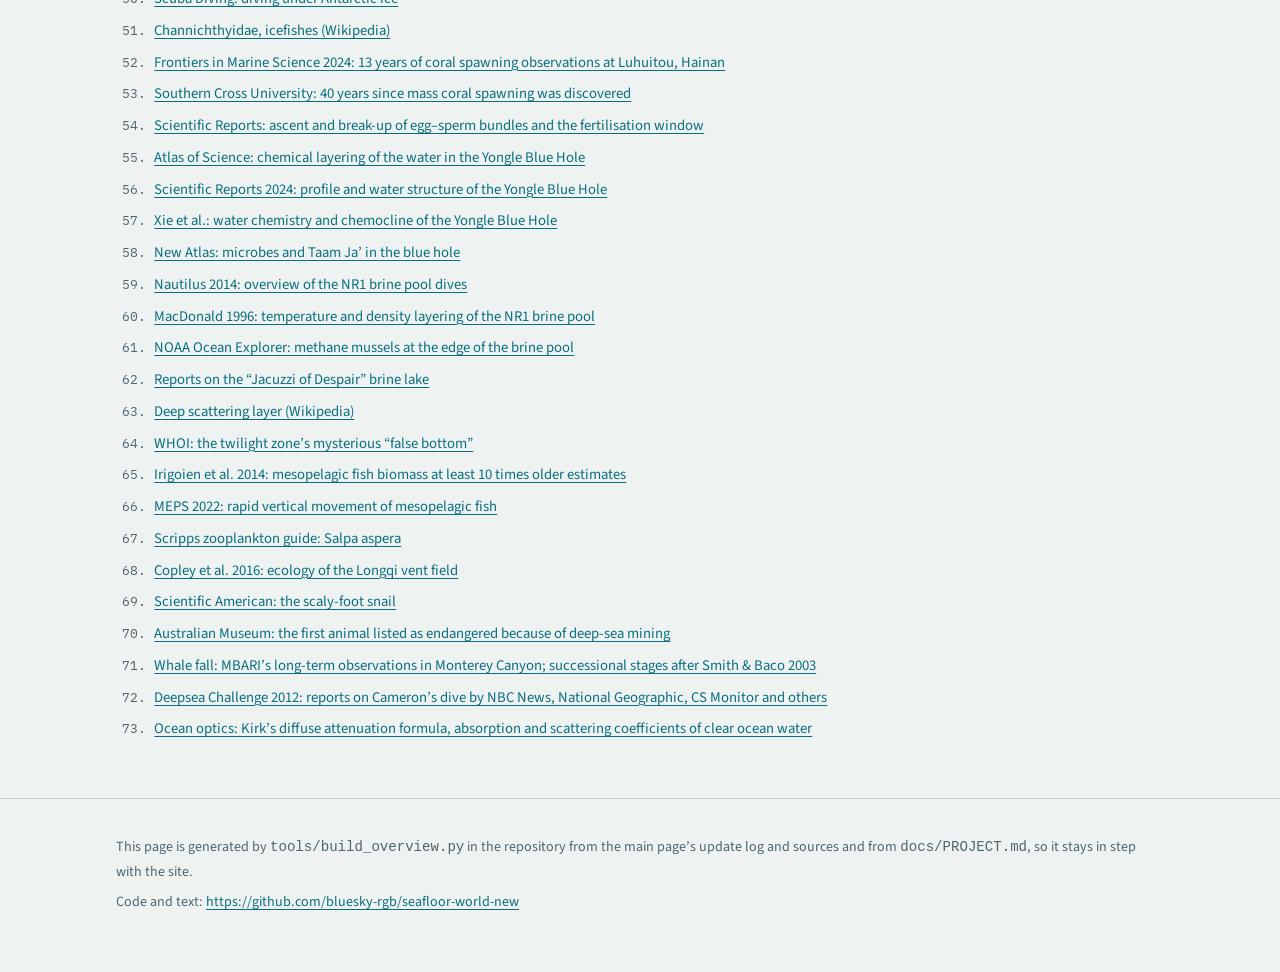
==== commit c0aa83a1: "The ocean today: coral bleaching, tide and sea ice follow real-world data - New src/50-live-ocean.js" ====
--- a/overview.en.html
+++ b/overview.en.html
@@ -137,11 +137,11 @@
     <a class="btn" href="https://github.com/bluesky-rgb/seafloor-world-new/blob/main/docs/ARCHITECTURE.md" target="_blank" rel="noopener">How it is built (Chinese)</a>
     <a class="btn" href="overview.html" lang="zh-CN">中文</a>
   </div>
-  <div class="stats"><div><b>19</b><span>places</span></div><div><b>2</b><span>dive routes</span></div><div><b>103</b><span>species in the field guide</span></div><div><b>13</b><span>expeditions</span></div><div><b>15</b><span>physical and ecological models</span></div><div><b>68</b><span>sources</span></div><div><b>5,096</b><span>lines of code</span></div></div>
+  <div class="stats"><div><b>19</b><span>places</span></div><div><b>2</b><span>dive routes</span></div><div><b>103</b><span>species in the field guide</span></div><div><b>13</b><span>expeditions</span></div><div><b>16</b><span>physical and ecological models</span></div><div><b>73</b><span>sources</span></div><div><b>5,347</b><span>lines of code</span></div></div>
 </div></header>
 
 <nav class="idx" aria-label="Sections"><div class="wrap">
-  <a href="#method">Approach</a><a href="#sites">Places and depths</a><a href="#models">Models</a><a href="#arch">Architecture</a><a href="#timeline">Development</a><a href="#issues">Open issues</a><a href="#ideas">What next</a><a href="#sources">Sources</a>
+  <a href="#method">Approach</a><a href="#sites">Places and depths</a><a href="#models">Models</a><a href="#live">Live data</a><a href="#arch">Architecture</a><a href="#timeline">Development</a><a href="#issues">Open issues</a><a href="#ideas">What next</a><a href="#sources">Sources</a>
 </div></nav>
 
 <section id="method"><div class="wrap">
@@ -176,7 +176,15 @@
 <section id="models"><div class="wrap">
   <p class="eyebrow">Physical and ecological models</p>
   <h2>The formulas behind the picture</h2>
-  <div class="tbl"><table><thead><tr><th>Phenomenon</th><th>How it is done</th></tr></thead><tbody><tr><td>Underwater light and colour</td><td>Beer–Lambert attenuation separately in red, green and blue, with coefficients set by water type; visibility, light shafts, Snell’s window, eye adaptation</td></tr><tr><td>Tides</td><td>Semidiurnal cosine tide, period 12.42 h, range simplified to 4 m; the whole rocky shore moves with the tide level, and barnacles put out their cirri only when submerged</td></tr><tr><td>Waves and currents</td><td>Linear wave theory (dispersion relation) for wavelength and orbital velocity, a log-profile current; drives kelp sway, sand ripples and drift</td></tr><tr><td>Floe-edge lighting</td><td>Only about 3% of the light gets through the ice; nearer the edge and deeper down, more light spreads in sideways from the open water. Bubbles, camera and light shafts all use the same edge curve</td></tr><tr><td>Warm-spring refraction</td><td>The “shimmer” caused by the density difference of warm and cold water: spring positions are projected to the screen and a local ripple distortion is applied in post-processing</td></tr><tr><td>Bubbles</td><td>Rise speed from water viscosity by temperature; expansion with depth by Boyle’s law</td></tr><tr><td>Pressure</td><td>Hydrostatic pressure; the foam cup shrinks by a collapsing-cell model; water compressibility 4.6×10⁻¹⁰ /Pa</td></tr><tr><td>Deep sound channel</td><td>Mackenzie (1981) sound-speed equation with a measured temperature profile; 25 rays traced by Snell’s law</td></tr><tr><td>Daily vertical migration</td><td>Animals follow an isolume of fixed brightness up and down, with limited swimming speed</td></tr><tr><td>Brine pool</td><td>Internal waves on the interface between two liquids (reduced gravity g′ ≈ 0.30 m/s²), Fresnel reflection</td></tr><tr><td>Blue hole layers</td><td>Dissolved oxygen, hydrogen sulfide and cloudy layer at measured depths</td></tr><tr><td>Bioluminescence</td><td>Flashes triggered only when flow shear stress exceeds about 0.15 Pa</td></tr><tr><td>Free piloting</td><td>Thrust, quadratic drag, drift with currents and waves, 60 m tether</td></tr><tr><td>Global relief</td><td>NOAA ETOPO 20-arc-minute data, bilinearly interpolated for the relief map and profiles</td></tr><tr><td>Where animals live</td><td>Each species has a depth, temperature and habitat range; each scene decides who appears from these</td></tr></tbody></table></div>
+  <div class="tbl"><table><thead><tr><th>Phenomenon</th><th>How it is done</th></tr></thead><tbody><tr><td>Underwater light and colour</td><td>Beer–Lambert attenuation separately in red, green and blue, with coefficients set by water type; visibility, light shafts, Snell’s window, eye adaptation</td></tr><tr><td>Tides</td><td>When following reality, an ocean model’s hourly forecast of sea level near Nanji (cubic interpolation); in fast-forward, a semidiurnal cosine with a 12.42 h period and range simplified to 4 m; the rocky shore moves with the tide level and barnacles put out their cirri only when submerged</td></tr><tr><td>Coral bleaching</td><td>NOAA satellite heat stress (DHW) drives bleaching (noticeable from DHW 4, widespread from 8, some deaths from 12); branching corals most sensitive, massive most tolerant, upward sunlit surfaces first, fluorescent pigments fading with it</td></tr><tr><td>Waves and currents</td><td>Linear wave theory (dispersion relation) for wavelength and orbital velocity, a log-profile current; drives kelp sway, sand ripples and drift</td></tr><tr><td>Floe-edge lighting</td><td>Only about 3% of the light gets through the ice; nearer the edge and deeper down, more light spreads in sideways from the open water. Bubbles, camera and light shafts all use the same edge curve</td></tr><tr><td>Warm-spring refraction</td><td>The “shimmer” caused by the density difference of warm and cold water: spring positions are projected to the screen and a local ripple distortion is applied in post-processing</td></tr><tr><td>Bubbles</td><td>Rise speed from water viscosity by temperature; expansion with depth by Boyle’s law</td></tr><tr><td>Pressure</td><td>Hydrostatic pressure; the foam cup shrinks by a collapsing-cell model; water compressibility 4.6×10⁻¹⁰ /Pa</td></tr><tr><td>Deep sound channel</td><td>Mackenzie (1981) sound-speed equation with a measured temperature profile; 25 rays traced by Snell’s law</td></tr><tr><td>Daily vertical migration</td><td>Animals follow an isolume of fixed brightness up and down, with limited swimming speed</td></tr><tr><td>Brine pool</td><td>Internal waves on the interface between two liquids (reduced gravity g′ ≈ 0.30 m/s²), Fresnel reflection</td></tr><tr><td>Blue hole layers</td><td>Dissolved oxygen, hydrogen sulfide and cloudy layer at measured depths</td></tr><tr><td>Bioluminescence</td><td>Flashes triggered only when flow shear stress exceeds about 0.15 Pa</td></tr><tr><td>Free piloting</td><td>Thrust, quadratic drag, drift with currents and waves, 60 m tether</td></tr><tr><td>Global relief</td><td>NOAA ETOPO 20-arc-minute data, bilinearly interpolated for the relief map and profiles</td></tr><tr><td>Where animals live</td><td>Each species has a depth, temperature and habitat range; each scene decides who appears from these</td></tr></tbody></table></div>
+</div></section>
+
+<section id="live"><div class="wrap">
+  <p class="eyebrow">The ocean today</p>
+  <h2>What changes every day with the real world</h2>
+  <p class="col sub">The repository downloads real-world ocean data twice a day. The water temperature and bleaching of three coral reefs and the tide at the Nanji Islands follow reality, and the Arctic and Antarctic show today’s sea-ice extent. The animals are still simulated; what changes is the conditions they live in. The table shows the latest download.</p>
+  <div class="tbl"><table><thead><tr><th>Place</th><th>Today</th><th>Source</th></tr></thead><tbody id="liveRows"><tr><td colspan="3">Reading data/live.json…</td></tr></tbody></table></div>
+  <p class="col sub">How to watch: open the 3D world and press “How to watch” in the console’s “The ocean today” section. It explains the bleaching threshold, heat stress (DHW) and the alert levels, gives step-by-step things to look for and when to come back, and the limits of each kind of data.</p>
 </div></section>
 
 <section id="arch"><div class="wrap">
@@ -184,7 +192,7 @@
   <h2>A static website plus two automated pipelines</h2>
   <div class="arch">
     <div class="box"><h3>3D scene</h3><code>three.js r128 · WebGL</code><p>A hand-written shader patch, <code>waterify()</code>, gives every material underwater optics: separate red, green and blue attenuation, a scattering background, torch cones, caustics and sand ripples.</p></div>
-    <div class="box"><h3>Source</h3><code>src/ · 46 files</code><p>Split by feature (optics, seafloor, fish schools, each place, interface, tour…) and joined by <code>tools/build.py</code> into the <code>js/seafloor.js</code> the page loads. Only Python is needed.</p></div>
+    <div class="box"><h3>Source</h3><code>src/ · 47 files</code><p>Split by feature (optics, seafloor, fish schools, each place, interface, tour…) and joined by <code>tools/build.py</code> into the <code>js/seafloor.js</code> the page loads. Only Python is needed.</p></div>
     <div class="box"><h3>Post-processing</h3><code>render → bloom → white balance</code><p>Half-float rendering; bloom gives bioluminescence its glow; then white balance, vignette, torch halo and the heat shimmer above warm springs. Smooth mode turns bloom off.</p></div>
     <div class="box"><h3>Narration</h3><code>narration/*.json → MiniMax</code><p>When the script changes, GitHub Actions calls MiniMax speech synthesis for both languages and commits the mp3 files. The key lives only in the repository’s encrypted secrets; the page just plays the finished audio.</p></div>
     <div class="box"><h3>Bilingual</h3><code>src/00-i18n.js · i18n/en.json</code><p>Chinese is the source text. In English mode each string is looked up in a 1,000-plus entry dictionary; <code>tools/i18n.py</code> lists anything untranslated, and the checks fail if a string is missing.</p></div>
@@ -197,10 +205,10 @@
 
 <section id="timeline"><div class="wrap">
   <p class="eyebrow">Development</p>
-  <h2>35 updates</h2>
+  <h2>36 updates</h2>
   <p class="col sub">Taken from the update log inside the page, newest first. The full write-up of each update is in the main page’s “Update log, roadmap and sources” (in Chinese).</p>
-  <ol class="tl col"><li><time>2026-10-19</time><div><b>Directions in the text description, keyboard look-around</b></div></li><li><time>2026-10-19</time><div><b>Text description and more opening views</b></div></li><li><time>2026-10-19</time><div><b>Opening views polished, English overview</b></div></li><li><time>2026-10-19</time><div><b>English version</b></div></li><li><time>2026-10-18</time><div><b>Smooth mode, deep-sea animals rebuilt and project overview</b></div></li><li><time>2026-10-18</time><div><b>Rocky intertidal and tides</b></div></li><li><time>2026-10-18</time><div><b>Seamount octopus garden</b></div></li><li><time>2026-10-18</time><div><b>The Arctic floe edge</b></div></li></ol>
-  <details class="more col"><summary>Show the 27 earlier updates</summary><ol class="tl"><li><time>2026-10-18</time><div><b>Seagrass and mangroves</b></div></li><li><time>2026-10-18</time><div><b>Abyssal plain</b></div></li><li><time>2026-10-18</time><div><b>Leading animals rebuilt</b></div></li><li><time>2026-10-18</time><div><b>Engineering tidy-up</b></div></li><li><time>2026-10-18</time><div><b>Spoken tour narration</b></div></li><li><time>2026-10-18</time><div><b>Exhibition mode</b></div></li><li><time>2026-10-15</time><div><b>VR mode</b></div></li><li><time>2026-10-14</time><div><b>Shared field guide</b></div></li><li><time>2026-10-12</time><div><b>Screenshot postcards</b></div></li><li><time>2026-10-11</time><div><b>Seafloor relief overview</b></div></li><li><time>2026-10-11</time><div><b>Pressure experiment</b></div></li><li><time>2026-10-11</time><div><b>Deep sound channel · how to use it</b></div></li><li><time>2026-10-11</time><div><b>Touch glow</b></div></li><li><time>2026-10-11</time><div><b>Expeditions</b></div></li><li><time>2026-10-11</time><div><b>Free piloting</b></div></li><li><time>2026-10-11</time><div><b>Wreck reef</b></div></li><li><time>2026-10-11</time><div><b>Cold-water coral reef</b></div></li><li><time>2026-10-11</time><div><b>Under the Antarctic sea ice</b></div></li><li><time>2026-10-11</time><div><b>Coral spawning night · notes on the page</b></div></li><li><time>2026-10-11</time><div><b>Blue hole</b></div></li><li><time>2026-10-10</time><div><b>Brine pool</b></div></li><li><time>2026-10-10</time><div><b>Daily vertical migration</b></div></li><li><time>2026-10-10</time><div><b>Hydrothermal vents</b></div></li><li><time></time><div><b>Whale fall</b></div></li><li><time></time><div><b>Full dive and Deepsea Challenge 2012</b></div></li><li><time></time><div><b>Species and wonder</b></div></li><li><time></time><div><b>A physically real seafloor</b></div></li></ol></details>
+  <ol class="tl col"><li><time>2026-10-19</time><div><b>The ocean today: coral bleaching, tide and sea ice follow the real world</b></div></li><li><time>2026-10-19</time><div><b>Directions in the text description, keyboard look-around</b></div></li><li><time>2026-10-19</time><div><b>Text description and more opening views</b></div></li><li><time>2026-10-19</time><div><b>Opening views polished, English overview</b></div></li><li><time>2026-10-19</time><div><b>English version</b></div></li><li><time>2026-10-18</time><div><b>Smooth mode, deep-sea animals rebuilt and project overview</b></div></li><li><time>2026-10-18</time><div><b>Rocky intertidal and tides</b></div></li><li><time>2026-10-18</time><div><b>Seamount octopus garden</b></div></li></ol>
+  <details class="more col"><summary>Show the 28 earlier updates</summary><ol class="tl"><li><time>2026-10-18</time><div><b>The Arctic floe edge</b></div></li><li><time>2026-10-18</time><div><b>Seagrass and mangroves</b></div></li><li><time>2026-10-18</time><div><b>Abyssal plain</b></div></li><li><time>2026-10-18</time><div><b>Leading animals rebuilt</b></div></li><li><time>2026-10-18</time><div><b>Engineering tidy-up</b></div></li><li><time>2026-10-18</time><div><b>Spoken tour narration</b></div></li><li><time>2026-10-18</time><div><b>Exhibition mode</b></div></li><li><time>2026-10-15</time><div><b>VR mode</b></div></li><li><time>2026-10-14</time><div><b>Shared field guide</b></div></li><li><time>2026-10-12</time><div><b>Screenshot postcards</b></div></li><li><time>2026-10-11</time><div><b>Seafloor relief overview</b></div></li><li><time>2026-10-11</time><div><b>Pressure experiment</b></div></li><li><time>2026-10-11</time><div><b>Deep sound channel · how to use it</b></div></li><li><time>2026-10-11</time><div><b>Touch glow</b></div></li><li><time>2026-10-11</time><div><b>Expeditions</b></div></li><li><time>2026-10-11</time><div><b>Free piloting</b></div></li><li><time>2026-10-11</time><div><b>Wreck reef</b></div></li><li><time>2026-10-11</time><div><b>Cold-water coral reef</b></div></li><li><time>2026-10-11</time><div><b>Under the Antarctic sea ice</b></div></li><li><time>2026-10-11</time><div><b>Coral spawning night · notes on the page</b></div></li><li><time>2026-10-11</time><div><b>Blue hole</b></div></li><li><time>2026-10-10</time><div><b>Brine pool</b></div></li><li><time>2026-10-10</time><div><b>Daily vertical migration</b></div></li><li><time>2026-10-10</time><div><b>Hydrothermal vents</b></div></li><li><time></time><div><b>Whale fall</b></div></li><li><time></time><div><b>Full dive and Deepsea Challenge 2012</b></div></li><li><time></time><div><b>Species and wonder</b></div></li><li><time></time><div><b>A physically real seafloor</b></div></li></ol></details>
 </div></section>
 
 <section id="issues"><div class="wrap">
@@ -231,10 +239,10 @@
       <li>Dugongs of the northern South China Sea <span>· historical records to explain “functional extinction”</span></li>
     </ul></div>
     <div><h3>Live data</h3><ul>
+      <li>Done <span>· NOAA coral heat stress, the Nanji tide, Arctic and Antarctic sea ice: see “Live data”</span></li>
       <li>Argo floats <span>· measured temperature and salinity profiles driving the dive</span></li>
-      <li>NOAA Coral Reef Watch <span>· current bleaching risk for each reef</span></li>
-      <li>Tide predictions <span>· the intertidal tide in step with the real clock</span></li>
-      <li>Arctic sea-ice extent <span>· NSIDC daily data drawing the floe edge through the seasons</span></li>
+      <li>Waves and sea temperature <span>· from the same marine API, today’s swell for the kelp forest and water temperature everywhere</span></li>
+      <li>Local day and night <span>· each place’s local time deciding day or night and the sun’s height</span></li>
     </ul></div>
     <div><h3>Experience and teaching</h3><ul>
       <li>More languages <span>· the language-pack structure is in place; a new one needs only a translation</span></li>
@@ -248,10 +256,10 @@
 
 <section id="sources"><div class="wrap">
   <p class="eyebrow">Sources</p>
-  <h2>68 sources</h2>
+  <h2>73 sources</h2>
   <p class="col sub">The places, parameters and species information on the page draw on these sources, newest first. Filter by keyword, for example “coral”, “NOAA” or “ice”.</p>
   <div class="srcbar"><input id="srcQ" type="search" placeholder="Filter sources, e.g. whale, sea ice, Science" aria-label="Filter sources"><span id="srcN"></span></div>
-  <ol class="src" id="srcList"><li><a href="https://rsis.ramsar.org/ris/2517" target="_blank" rel="noopener">Ramsar information sheet: Nanji Islands, 19,893 ha, 422 algae and 725 shellfish and other molluscs, joined Man and the Biosphere in 1998</a></li><li><a href="https://html.rhhz.net/shhydxxb/20170602095.htm" target="_blank" rel="noopener">Journal of Shanghai Ocean University (2017): 125 macrobenthic species in the Nanji intertidal, dominated by Tetraclita barnacles, thick-shelled mussels, Septifer mussels and periwinkles</a></li><li><a href="https://www.frontiersin.org/journals/marine-science/articles/10.3389/fmars.2025.1563252/pdf" target="_blank" rel="noopener">Frontiers in Marine Science (2025): Sargassum thunbergii dominates the brown algae of the upper shore; the upper subtidal is almost all Sargassum</a></li><li><a href="https://en.wikipedia.org/wiki/Davidson_Seamount" target="_blank" rel="noopener">Davidson Seamount: 42 km long, about 2,280 m high, summit 1,250 m deep, 237 species</a></li><li><a href="https://www.aaas.org/news/deep-sea-hot-springs-may-be-vital-nesting-octopus" target="_blank" rel="noopener">AAAS (Barry et al., Science Advances 2023): 5,718 octopuses, springs up to 10.8 °C, brooding about 1.8 years, the “shimmer” in the water</a></li><li><a href="https://amp.cnn.com/cnn/2023/08/23/world/octopus-garden-deep-sea-mystery-solved-scn" target="_blank" rel="noopener">CNN: the octopus garden at about 3,200 m, found in 2018, may hold up to twenty thousand</a></li><li><a href="https://resources.arctickingdom.com/what-is-the-floe-edge" target="_blank" rel="noopener">Arctic Kingdom: what the floe edge is; narwhals and belugas along the edge from late May to late June, ice about 2 m thick</a></li><li><a href="https://en.wikipedia.org/wiki/Ice_algae" target="_blank" rel="noopener">Ice algae: live on the ice underside and in brine channels, photosynthesising in as little as about 0.02% of surface light; Melosira strands can reach 1 m</a></li><li><a href="https://www.awi.de/en/about-us/service/press/single-view/when-the-sea-ice-melts-juvenile-polar-cod-may-go-hungry.html" target="_blank" rel="noopener">Alfred Wegener Institute (Kohlbach et al.): 50–90% of the carbon in young polar cod comes from ice algae, mostly via under-ice amphipods</a></li><li><a href="https://www.nanowerk.com/news2/green/newsid=29107.php" target="_blank" rel="noopener">Boetius et al. (Science, 2013): Melosira made up 45% of central Arctic primary production in 2012 and sank to the deep sea in clumps as the ice melted</a></li><li><a href="https://wwf.ca/stories/unicorn-sea-ten-facts-narwhals/" target="_blank" rel="noopener">WWF Canada: narwhal tusks and dive depths; about three quarters of the world’s narwhals are in Canada</a></li><li><a href="https://www.fisheries.noaa.gov/species/beluga-whale" target="_blank" rel="noopener">NOAA Fisheries: beluga length, dark-grey calves, unfused neck vertebrae, “canaries of the sea”</a></li><li><a href="https://earthobservatory.nasa.gov/images/154807/arctic-sea-ice-ties-for-10th-lowest-on-record" target="_blank" rel="noopener">NASA Earth Observatory: the 2025 Arctic sea-ice minimum, about 4.6 million km², tied with 2008 as the 10th lowest</a></li><li><a href="https://www.biodiversity-science.net/CN/10.17520/biods.2023201" target="_blank" rel="noopener">Biodiversity Science (2024): seagrass species across Hainan; Thalassia and Enhalus at Xincun</a></li><li><a href="https://www.mee.gov.cn/home/ztbd/2021/mlhwyxalzjhd/algs/hns2/202109/t20210906_900098.shtml" target="_blank" rel="noopener">Ministry of Ecology and Environment: restoring Xincun Bay, Lingshui, and China’s first special seagrass protection area</a></li><li><a href="https://www.news.cn/photo/20250202/5dcc2781380841e7b8deb4db17447276/c.html" target="_blank" rel="noopener">Xinhua (2025): the Xincun lagoon mangrove wetland park, Lingshui</a></li><li><a href="https://en.wikipedia.org/wiki/Enhalus" target="_blank" rel="noopener">Enhalus: leaves 30–150 cm long, male flowers float to the surface to pollinate</a></li><li><a href="https://www.unep.org/news-and-stories/story/seagrass-secret-weapon-fight-against-global-heating" target="_blank" rel="noopener">UN Environment Programme: seagrass covers about 0.2% of the seafloor and stores about 10% of ocean carbon</a></li><li><a href="https://www.smithsonianmag.com/smart-news/dugongs-are-functionally-extinct-in-china-research-suggests-180980645/" target="_blank" rel="noopener">Functional extinction of the dugong in China (Lin, Turvey et al., 2022)</a></li><li><a href="https://en.wikipedia.org/wiki/Cassiopea" target="_blank" rel="noopener">Upside-down jellyfish: photosynthesis by symbiotic algae</a></li><li><a href="https://www.thepaper.cn/newsDetail_forward_14880701" target="_blank" rel="noopener">The Paper: species records in the Dongzhaigang mangrove reserve</a></li><li><a href="https://www.frontiersin.org/journals/marine-science/articles/10.3389/fmars.2021.656899/full" target="_blank" rel="noopener">Bonifácio et al. (2021): extent and depth of the Clarion-Clipperton Zone</a></li><li><a href="https://worldoceanreview.com/en/wor-3/mineral-resources/manganese-nodules/" target="_blank" rel="noopener">World Ocean Review: formation, size, growth rate and abundance of manganese nodules</a></li><li><a href="https://obis.org/2023/09/12/species-largest-mineral/" target="_blank" rel="noopener">Rabone et al. (2023): 5,578 animal species recorded in the Clarion-Clipperton Zone, about 90% undescribed</a></li><li><a href="https://nhm.ac.uk/press-office/press-releases/new-study-reveals-long-term-impacts-of-deep-sea-mining-and-first3.html" target="_blank" rel="noopener">Jones et al. (2025, Nature): the 1979 mining-test track 44 years on</a></li><li><a href="https://www.sciencedaily.com/releases/2016/12/161219134510.htm" target="_blank" rel="noopener">Purser et al. (2016): ghost octopuses laying eggs on the stalks of sponges on nodules</a></li><li><a href="https://en.wikipedia.org/wiki/Bathypterois_grallator" target="_blank" rel="noopener">Depth range and habits of the tripod fish (Bathypterois grallator)</a></li><li><a href="https://doi.org/10.1117/12.529999" target="_blank" rel="noopener">Dodgson (2004): distribution of human interpupillary distance (adult mean about 63 mm)</a></li><li><a href="https://developer.mozilla.org/en-US/docs/Web/API/WebXR_Device_API" target="_blank" rel="noopener">MDN: WebXR Device API</a></li><li><a href="https://www.ncei.noaa.gov/products/etopo-global-relief-model" target="_blank" rel="noopener">NOAA: ETOPO global relief model</a></li><li><a href="https://github.com/matplotlib/basemap" target="_blank" rel="noopener">basemap sample data (ETOPO 20 arc-minutes)</a></li><li><a href="https://oceanexplorer.noaa.gov/okeanos/explorations/ex1705/logs/may1/welcome.html" target="_blank" rel="noopener">NOAA Ocean Explorer: foam cups taken to 2,500 m</a></li><li><a href="https://www.sciencefriday.com/educational-resources/high-pressure-in-the-deep-ocean/" target="_blank" rel="noopener">Science Friday: deep-sea pressure and the foam-cup experiment</a></li><li><a href="https://livescience.com/62782-styrofoam-cups-deep-sea-shrunkencupoff.html" target="_blank" rel="noopener">Live Science: what happens to a foam cup in the deep sea</a></li><li><a href="https://dosits.org/science/movement/sofar-channel/history-of-the-sofar-channel/" target="_blank" rel="noopener">DOSITS: discovery and uses of the deep sound channel</a></li><li><a href="https://en.wikipedia.org/wiki/Sound_speed_profile" target="_blank" rel="noopener">Sound speed profile (Wikipedia)</a></li><li><a href="https://biolum.eemb.ucsb.edu/sdworkshop/latzabs.html" target="_blank" rel="noopener">Latz: the fluid-shear threshold for dinoflagellate bioluminescence</a></li><li><a href="https://en.wikipedia.org/wiki/Fujikawa_Maru" target="_blank" rel="noopener">Fujikawa Maru (Wikipedia)</a></li><li><a href="https://www.scubadiving.com/fujikawa-maru-truk-lagoon-classic" target="_blank" rel="noopener">Scuba Diving: diving the Fujikawa Maru wreck</a></li><li><a href="https://dan.org/alert-diver/article/66-years-down/" target="_blank" rel="noopener">DAN: the wrecks of Truk Lagoon</a></li><li><a href="https://en.wikipedia.org/wiki/R%C3%B8st_Reef" target="_blank" rel="noopener">Røst Reef (Wikipedia)</a></li><li><a href="https://en.wikipedia.org/wiki/Lophelia" target="_blank" rel="noopener">Cold-water coral Lophelia (Wikipedia)</a></li><li><a href="https://peerj.com/articles/7586" target="_blank" rel="noopener">PeerJ 2019: in-situ growth rates of Norwegian cold-water coral</a></li><li><a href="https://nwf.org/Magazines/National-Wildlife/2003/Treasures-Beneath-the-Ice" target="_blank" rel="noopener">National Wildlife: life under the ice of McMurdo Sound</a></li><li><a href="https://www.scubadiving.com/travel/other/under-ice" target="_blank" rel="noopener">Scuba Diving: diving under Antarctic ice</a></li><li><a href="https://en.wikipedia.org/wiki/Channichthyidae" target="_blank" rel="noopener">Channichthyidae, icefishes (Wikipedia)</a></li><li><a href="https://www.frontiersin.org/articles/10.3389/fmars.2024.1418942/full" target="_blank" rel="noopener">Frontiers in Marine Science 2024: 13 years of coral spawning observations at Luhuitou, Hainan</a></li><li><a href="https://www.scu.edu.au/news/2021/sea-lebrating-40th-anniversary-of-mass-coral-spawning-discovery.php" target="_blank" rel="noopener">Southern Cross University: 40 years since mass coral spawning was discovered</a></li><li><a href="https://link.springer.com/article/10.1038/srep18084" target="_blank" rel="noopener">Scientific Reports: ascent and break-up of egg–sperm bundles and the fertilisation window</a></li><li><a href="https://atlasofscience.org/what-are-the-chemical-properties-of-water-in-the-worlds-deepest-blue-hole/" target="_blank" rel="noopener">Atlas of Science: chemical layering of the water in the Yongle Blue Hole</a></li><li><a href="https://link.springer.com/10.1038/s41598-024-57214-8" target="_blank" rel="noopener">Scientific Reports 2024: profile and water structure of the Yongle Blue Hole</a></li><li><a href="https://news-oceanacidification-icc.org/2018/09/03/hydrochemical-properties-and-chemocline-of-the-sansha-yongle-blue-hole-in-the-south-china-sea/" target="_blank" rel="noopener">Xie et al.: water chemistry and chemocline of the Yongle Blue Hole</a></li><li><a href="https://newatlas.com/marine/dragon-hole-deep-chasm-sea/" target="_blank" rel="noopener">New Atlas: microbes and Taam Ja’ in the blue hole</a></li><li><a href="https://nautiluslive.org/blog/2014/07/08/brine-pool-dive-overview" target="_blank" rel="noopener">Nautilus 2014: overview of the NR1 brine pool dives</a></li><li><a href="https://www.searchanddiscovery.com/abstracts/html/1996/annual/abstracts/0088a.htm" target="_blank" rel="noopener">MacDonald 1996: temperature and density layering of the NR1 brine pool</a></li><li><a href="https://oceanexplorer.noaa.gov/explorations/06mexico/background/plan/media/mussels_600.html" target="_blank" rel="noopener">NOAA Ocean Explorer: methane mussels at the edge of the brine pool</a></li><li><a href="https://www.wftv.com/news/trending-now/jacuzzi-of-despair-lake-discovered-beneath-gulf-of-mexico/462832049" target="_blank" rel="noopener">Reports on the “Jacuzzi of Despair” brine lake</a></li><li><a href="https://en.wikipedia.org/wiki/Deep_scattering_layer" target="_blank" rel="noopener">Deep scattering layer (Wikipedia)</a></li><li><a href="https://twilightzone.whoi.edu/the-mysterious-false-bottom-of-the-twilight-zone/" target="_blank" rel="noopener">WHOI: the twilight zone’s mysterious “false bottom”</a></li><li><a href="https://cordis.europa.eu/article/id/136728-the-biomass-of-ocean-mesopelagic-fish-is-10-times-higher-than-estimated/es" target="_blank" rel="noopener">Irigoien et al. 2014: mesopelagic fish biomass at least 10 times older estimates</a></li><li><a href="https://int-res.com/abstracts/meps/v694/p149-156" target="_blank" rel="noopener">MEPS 2022: rapid vertical movement of mesopelagic fish</a></li><li><a href="https://sio-legacy.ucsd.edu/zooplanktonguide/node/395" target="_blank" rel="noopener">Scripps zooplankton guide: Salpa aspera</a></li><li><a href="https://pmc.ncbi.nlm.nih.gov/articles/PMC5155287" target="_blank" rel="noopener">Copley et al. 2016: ecology of the Longqi vent field</a></li><li><a href="https://www.scientificamerican.com/article/celebrate-endangered-species-day-meet-the-scaly-foot-snail-the-most-metal-animal-in-the-world/" target="_blank" rel="noopener">Scientific American: the scaly-foot snail</a></li><li><a href="https://australian.museum/learn/news/blog/first-animal-officially-endangered-by-deep-sea-mining/" target="_blank" rel="noopener">Australian Museum: the first animal listed as endangered because of deep-sea mining</a></li><li><a href="" target="_blank" rel="noopener">Whale fall: MBARI’s long-term observations in Monterey Canyon; successional stages after Smith &amp; Baco 2003</a></li><li><a href="" target="_blank" rel="noopener">Deepsea Challenge 2012: reports on Cameron’s dive by NBC News, National Geographic, CS Monitor and others</a></li><li><a href="" target="_blank" rel="noopener">Ocean optics: Kirk’s diffuse attenuation formula, absorption and scattering coefficients of clear ocean water</a></li></ol>
+  <ol class="src" id="srcList"><li><a href="https://coralreefwatch.noaa.gov/product/vs/description.php" target="_blank" rel="noopener">NOAA Coral Reef Watch: daily SST, HotSpot, DHW and bleaching alerts from 5 km regional virtual stations (Paracels, Hainan, Gulf of Aqaba)</a></li><li><a href="https://www.ecowatch.com/noaa-coral-reef-watch-new-alerts-climate-change.html" target="_blank" rel="noopener">EcoWatch (2024): NOAA Coral Reef Watch adds bleaching Alert Levels 3–5 (DHW 12, 16, 20)</a></li><li><a href="https://news.mongabay.com/2025/04/even-the-gulf-of-aqabas-supercorals-bleached-during-2024-heat-wave/" target="_blank" rel="noopener">Mongabay (2025): even the Gulf of Aqaba’s “supercorals” bleached in the 2024 heatwave</a></li><li><a href="https://open-meteo.com/en/docs/marine-weather-api" target="_blank" rel="noopener">Open-Meteo marine API: hourly sea level including tides from the Météo-France SMOC model</a></li><li><a href="https://nsidc.org/sites/default/files/documents/user-guide/g02135-v004-userguide.pdf" target="_blank" rel="noopener">NSIDC Sea Ice Index v4: daily sea-ice extent and the 1981–2010 climatology</a></li><li><a href="https://rsis.ramsar.org/ris/2517" target="_blank" rel="noopener">Ramsar information sheet: Nanji Islands, 19,893 ha, 422 algae and 725 shellfish and other molluscs, joined Man and the Biosphere in 1998</a></li><li><a href="https://html.rhhz.net/shhydxxb/20170602095.htm" target="_blank" rel="noopener">Journal of Shanghai Ocean University (2017): 125 macrobenthic species in the Nanji intertidal, dominated by Tetraclita barnacles, thick-shelled mussels, Septifer mussels and periwinkles</a></li><li><a href="https://www.frontiersin.org/journals/marine-science/articles/10.3389/fmars.2025.1563252/pdf" target="_blank" rel="noopener">Frontiers in Marine Science (2025): Sargassum thunbergii dominates the brown algae of the upper shore; the upper subtidal is almost all Sargassum</a></li><li><a href="https://en.wikipedia.org/wiki/Davidson_Seamount" target="_blank" rel="noopener">Davidson Seamount: 42 km long, about 2,280 m high, summit 1,250 m deep, 237 species</a></li><li><a href="https://www.aaas.org/news/deep-sea-hot-springs-may-be-vital-nesting-octopus" target="_blank" rel="noopener">AAAS (Barry et al., Science Advances 2023): 5,718 octopuses, springs up to 10.8 °C, brooding about 1.8 years, the “shimmer” in the water</a></li><li><a href="https://amp.cnn.com/cnn/2023/08/23/world/octopus-garden-deep-sea-mystery-solved-scn" target="_blank" rel="noopener">CNN: the octopus garden at about 3,200 m, found in 2018, may hold up to twenty thousand</a></li><li><a href="https://resources.arctickingdom.com/what-is-the-floe-edge" target="_blank" rel="noopener">Arctic Kingdom: what the floe edge is; narwhals and belugas along the edge from late May to late June, ice about 2 m thick</a></li><li><a href="https://en.wikipedia.org/wiki/Ice_algae" target="_blank" rel="noopener">Ice algae: live on the ice underside and in brine channels, photosynthesising in as little as about 0.02% of surface light; Melosira strands can reach 1 m</a></li><li><a href="https://www.awi.de/en/about-us/service/press/single-view/when-the-sea-ice-melts-juvenile-polar-cod-may-go-hungry.html" target="_blank" rel="noopener">Alfred Wegener Institute (Kohlbach et al.): 50–90% of the carbon in young polar cod comes from ice algae, mostly via under-ice amphipods</a></li><li><a href="https://www.nanowerk.com/news2/green/newsid=29107.php" target="_blank" rel="noopener">Boetius et al. (Science, 2013): Melosira made up 45% of central Arctic primary production in 2012 and sank to the deep sea in clumps as the ice melted</a></li><li><a href="https://wwf.ca/stories/unicorn-sea-ten-facts-narwhals/" target="_blank" rel="noopener">WWF Canada: narwhal tusks and dive depths; about three quarters of the world’s narwhals are in Canada</a></li><li><a href="https://www.fisheries.noaa.gov/species/beluga-whale" target="_blank" rel="noopener">NOAA Fisheries: beluga length, dark-grey calves, unfused neck vertebrae, “canaries of the sea”</a></li><li><a href="https://earthobservatory.nasa.gov/images/154807/arctic-sea-ice-ties-for-10th-lowest-on-record" target="_blank" rel="noopener">NASA Earth Observatory: the 2025 Arctic sea-ice minimum, about 4.6 million km², tied with 2008 as the 10th lowest</a></li><li><a href="https://www.biodiversity-science.net/CN/10.17520/biods.2023201" target="_blank" rel="noopener">Biodiversity Science (2024): seagrass species across Hainan; Thalassia and Enhalus at Xincun</a></li><li><a href="https://www.mee.gov.cn/home/ztbd/2021/mlhwyxalzjhd/algs/hns2/202109/t20210906_900098.shtml" target="_blank" rel="noopener">Ministry of Ecology and Environment: restoring Xincun Bay, Lingshui, and China’s first special seagrass protection area</a></li><li><a href="https://www.news.cn/photo/20250202/5dcc2781380841e7b8deb4db17447276/c.html" target="_blank" rel="noopener">Xinhua (2025): the Xincun lagoon mangrove wetland park, Lingshui</a></li><li><a href="https://en.wikipedia.org/wiki/Enhalus" target="_blank" rel="noopener">Enhalus: leaves 30–150 cm long, male flowers float to the surface to pollinate</a></li><li><a href="https://www.unep.org/news-and-stories/story/seagrass-secret-weapon-fight-against-global-heating" target="_blank" rel="noopener">UN Environment Programme: seagrass covers about 0.2% of the seafloor and stores about 10% of ocean carbon</a></li><li><a href="https://www.smithsonianmag.com/smart-news/dugongs-are-functionally-extinct-in-china-research-suggests-180980645/" target="_blank" rel="noopener">Functional extinction of the dugong in China (Lin, Turvey et al., 2022)</a></li><li><a href="https://en.wikipedia.org/wiki/Cassiopea" target="_blank" rel="noopener">Upside-down jellyfish: photosynthesis by symbiotic algae</a></li><li><a href="https://www.thepaper.cn/newsDetail_forward_14880701" target="_blank" rel="noopener">The Paper: species records in the Dongzhaigang mangrove reserve</a></li><li><a href="https://www.frontiersin.org/journals/marine-science/articles/10.3389/fmars.2021.656899/full" target="_blank" rel="noopener">Bonifácio et al. (2021): extent and depth of the Clarion-Clipperton Zone</a></li><li><a href="https://worldoceanreview.com/en/wor-3/mineral-resources/manganese-nodules/" target="_blank" rel="noopener">World Ocean Review: formation, size, growth rate and abundance of manganese nodules</a></li><li><a href="https://obis.org/2023/09/12/species-largest-mineral/" target="_blank" rel="noopener">Rabone et al. (2023): 5,578 animal species recorded in the Clarion-Clipperton Zone, about 90% undescribed</a></li><li><a href="https://nhm.ac.uk/press-office/press-releases/new-study-reveals-long-term-impacts-of-deep-sea-mining-and-first3.html" target="_blank" rel="noopener">Jones et al. (2025, Nature): the 1979 mining-test track 44 years on</a></li><li><a href="https://www.sciencedaily.com/releases/2016/12/161219134510.htm" target="_blank" rel="noopener">Purser et al. (2016): ghost octopuses laying eggs on the stalks of sponges on nodules</a></li><li><a href="https://en.wikipedia.org/wiki/Bathypterois_grallator" target="_blank" rel="noopener">Depth range and habits of the tripod fish (Bathypterois grallator)</a></li><li><a href="https://doi.org/10.1117/12.529999" target="_blank" rel="noopener">Dodgson (2004): distribution of human interpupillary distance (adult mean about 63 mm)</a></li><li><a href="https://developer.mozilla.org/en-US/docs/Web/API/WebXR_Device_API" target="_blank" rel="noopener">MDN: WebXR Device API</a></li><li><a href="https://www.ncei.noaa.gov/products/etopo-global-relief-model" target="_blank" rel="noopener">NOAA: ETOPO global relief model</a></li><li><a href="https://github.com/matplotlib/basemap" target="_blank" rel="noopener">basemap sample data (ETOPO 20 arc-minutes)</a></li><li><a href="https://oceanexplorer.noaa.gov/okeanos/explorations/ex1705/logs/may1/welcome.html" target="_blank" rel="noopener">NOAA Ocean Explorer: foam cups taken to 2,500 m</a></li><li><a href="https://www.sciencefriday.com/educational-resources/high-pressure-in-the-deep-ocean/" target="_blank" rel="noopener">Science Friday: deep-sea pressure and the foam-cup experiment</a></li><li><a href="https://livescience.com/62782-styrofoam-cups-deep-sea-shrunkencupoff.html" target="_blank" rel="noopener">Live Science: what happens to a foam cup in the deep sea</a></li><li><a href="https://dosits.org/science/movement/sofar-channel/history-of-the-sofar-channel/" target="_blank" rel="noopener">DOSITS: discovery and uses of the deep sound channel</a></li><li><a href="https://en.wikipedia.org/wiki/Sound_speed_profile" target="_blank" rel="noopener">Sound speed profile (Wikipedia)</a></li><li><a href="https://biolum.eemb.ucsb.edu/sdworkshop/latzabs.html" target="_blank" rel="noopener">Latz: the fluid-shear threshold for dinoflagellate bioluminescence</a></li><li><a href="https://en.wikipedia.org/wiki/Fujikawa_Maru" target="_blank" rel="noopener">Fujikawa Maru (Wikipedia)</a></li><li><a href="https://www.scubadiving.com/fujikawa-maru-truk-lagoon-classic" target="_blank" rel="noopener">Scuba Diving: diving the Fujikawa Maru wreck</a></li><li><a href="https://dan.org/alert-diver/article/66-years-down/" target="_blank" rel="noopener">DAN: the wrecks of Truk Lagoon</a></li><li><a href="https://en.wikipedia.org/wiki/R%C3%B8st_Reef" target="_blank" rel="noopener">Røst Reef (Wikipedia)</a></li><li><a href="https://en.wikipedia.org/wiki/Lophelia" target="_blank" rel="noopener">Cold-water coral Lophelia (Wikipedia)</a></li><li><a href="https://peerj.com/articles/7586" target="_blank" rel="noopener">PeerJ 2019: in-situ growth rates of Norwegian cold-water coral</a></li><li><a href="https://nwf.org/Magazines/National-Wildlife/2003/Treasures-Beneath-the-Ice" target="_blank" rel="noopener">National Wildlife: life under the ice of McMurdo Sound</a></li><li><a href="https://www.scubadiving.com/travel/other/under-ice" target="_blank" rel="noopener">Scuba Diving: diving under Antarctic ice</a></li><li><a href="https://en.wikipedia.org/wiki/Channichthyidae" target="_blank" rel="noopener">Channichthyidae, icefishes (Wikipedia)</a></li><li><a href="https://www.frontiersin.org/articles/10.3389/fmars.2024.1418942/full" target="_blank" rel="noopener">Frontiers in Marine Science 2024: 13 years of coral spawning observations at Luhuitou, Hainan</a></li><li><a href="https://www.scu.edu.au/news/2021/sea-lebrating-40th-anniversary-of-mass-coral-spawning-discovery.php" target="_blank" rel="noopener">Southern Cross University: 40 years since mass coral spawning was discovered</a></li><li><a href="https://link.springer.com/article/10.1038/srep18084" target="_blank" rel="noopener">Scientific Reports: ascent and break-up of egg–sperm bundles and the fertilisation window</a></li><li><a href="https://atlasofscience.org/what-are-the-chemical-properties-of-water-in-the-worlds-deepest-blue-hole/" target="_blank" rel="noopener">Atlas of Science: chemical layering of the water in the Yongle Blue Hole</a></li><li><a href="https://link.springer.com/10.1038/s41598-024-57214-8" target="_blank" rel="noopener">Scientific Reports 2024: profile and water structure of the Yongle Blue Hole</a></li><li><a href="https://news-oceanacidification-icc.org/2018/09/03/hydrochemical-properties-and-chemocline-of-the-sansha-yongle-blue-hole-in-the-south-china-sea/" target="_blank" rel="noopener">Xie et al.: water chemistry and chemocline of the Yongle Blue Hole</a></li><li><a href="https://newatlas.com/marine/dragon-hole-deep-chasm-sea/" target="_blank" rel="noopener">New Atlas: microbes and Taam Ja’ in the blue hole</a></li><li><a href="https://nautiluslive.org/blog/2014/07/08/brine-pool-dive-overview" target="_blank" rel="noopener">Nautilus 2014: overview of the NR1 brine pool dives</a></li><li><a href="https://www.searchanddiscovery.com/abstracts/html/1996/annual/abstracts/0088a.htm" target="_blank" rel="noopener">MacDonald 1996: temperature and density layering of the NR1 brine pool</a></li><li><a href="https://oceanexplorer.noaa.gov/explorations/06mexico/background/plan/media/mussels_600.html" target="_blank" rel="noopener">NOAA Ocean Explorer: methane mussels at the edge of the brine pool</a></li><li><a href="https://www.wftv.com/news/trending-now/jacuzzi-of-despair-lake-discovered-beneath-gulf-of-mexico/462832049" target="_blank" rel="noopener">Reports on the “Jacuzzi of Despair” brine lake</a></li><li><a href="https://en.wikipedia.org/wiki/Deep_scattering_layer" target="_blank" rel="noopener">Deep scattering layer (Wikipedia)</a></li><li><a href="https://twilightzone.whoi.edu/the-mysterious-false-bottom-of-the-twilight-zone/" target="_blank" rel="noopener">WHOI: the twilight zone’s mysterious “false bottom”</a></li><li><a href="https://cordis.europa.eu/article/id/136728-the-biomass-of-ocean-mesopelagic-fish-is-10-times-higher-than-estimated/es" target="_blank" rel="noopener">Irigoien et al. 2014: mesopelagic fish biomass at least 10 times older estimates</a></li><li><a href="https://int-res.com/abstracts/meps/v694/p149-156" target="_blank" rel="noopener">MEPS 2022: rapid vertical movement of mesopelagic fish</a></li><li><a href="https://sio-legacy.ucsd.edu/zooplanktonguide/node/395" target="_blank" rel="noopener">Scripps zooplankton guide: Salpa aspera</a></li><li><a href="https://pmc.ncbi.nlm.nih.gov/articles/PMC5155287" target="_blank" rel="noopener">Copley et al. 2016: ecology of the Longqi vent field</a></li><li><a href="https://www.scientificamerican.com/article/celebrate-endangered-species-day-meet-the-scaly-foot-snail-the-most-metal-animal-in-the-world/" target="_blank" rel="noopener">Scientific American: the scaly-foot snail</a></li><li><a href="https://australian.museum/learn/news/blog/first-animal-officially-endangered-by-deep-sea-mining/" target="_blank" rel="noopener">Australian Museum: the first animal listed as endangered because of deep-sea mining</a></li><li><a href="" target="_blank" rel="noopener">Whale fall: MBARI’s long-term observations in Monterey Canyon; successional stages after Smith &amp; Baco 2003</a></li><li><a href="" target="_blank" rel="noopener">Deepsea Challenge 2012: reports on Cameron’s dive by NBC News, National Geographic, CS Monitor and others</a></li><li><a href="" target="_blank" rel="noopener">Ocean optics: Kirk’s diffuse attenuation formula, absorption and scattering coefficients of clear ocean water</a></li></ol>
 </div></section>
 
 <footer><div class="wrap">
@@ -266,5 +274,22 @@
   q.addEventListener('input',f);f();
 })();
 </script>
+<script>
+(function(){
+  var LV=['No stress','Bleaching watch','Bleaching warning','Alert Level 1','Alert Level 2','Alert Level 3','Alert Level 4','Alert Level 5'];
+  var REEF={xisha:'Paracel Islands · corals',spawn:'Sanya, Hainan · corals',eilat:'Gulf of Aqaba, Red Sea · corals'};
+  function f(v,n){return (+v).toFixed(n==null?1:n);}
+  function ord(n){return n+(n%100>=11&&n%100<=13?'th':(['th','st','nd','rd'][n%10]||'th'));}
+  fetch('data/live.json?h='+Math.floor(Date.now()/3.6e6)).then(function(r){return r.json();}).then(function(d){
+    var rows=[];
+    for(var k in REEF){var c=d.coral&&d.coral[k];if(!c)continue;rows.push('<tr><td>'+REEF[k]+'</td><td>'+LV[c.level]+' · SST '+f(c.sst)+' °C (bleaching threshold '+f(c.threshold)+' °C) · heat stress DHW '+f(c.dhw)+'</td><td class="num">NOAA CRW · '+c.date+'</td></tr>');}
+    var T=d.tide;if(T){var x=(Date.now()/1000-T.t0)/T.step,i=Math.floor(x);if(i>=0&&i<T.h.length-1){var h=T.h[i]+(T.h[i+1]-T.h[i])*(x-i);rows.push('<tr><td>Nanji Islands · tide</td><td>About '+(h>=0?'+':'−')+f(Math.abs(h),2)+' m now ('+(T.h[i+1]>T.h[i]?'rising':'falling')+')</td><td class="num">Open-Meteo / Météo-France</td></tr>');}}
+    [['north','Arctic · sea-ice extent'],['south','Antarctic · sea-ice extent']].forEach(function(p){var I=d.ice&&d.ice[p[0]];if(!I)return;var pc=(I.extent-I.climMedian)/I.climMedian*100;
+      rows.push('<tr><td>'+p[1]+'</td><td>'+f(I.extent,2)+' million km², '+f(Math.abs(pc),0)+'% '+(pc<0?'below':'above')+' the 1981–2010 median for the date, '+ord(I.rankLow)+' lowest for this date since '+I.firstYear+'</td><td class="num">NSIDC · '+I.date+'</td></tr>');});
+    rows.push('<tr><td colspan="3">Updated '+new Date(d.updated).toLocaleString('en-GB')+'</td></tr>');
+    document.getElementById('liveRows').innerHTML=rows.join('');
+  }).catch(function(){document.getElementById('liveRows').innerHTML='<tr><td colspan="3">The live data can’t be read right now (this happens when the page is opened as a local file).</td></tr>';});
+})();
+</script>
 </body>
 </html>
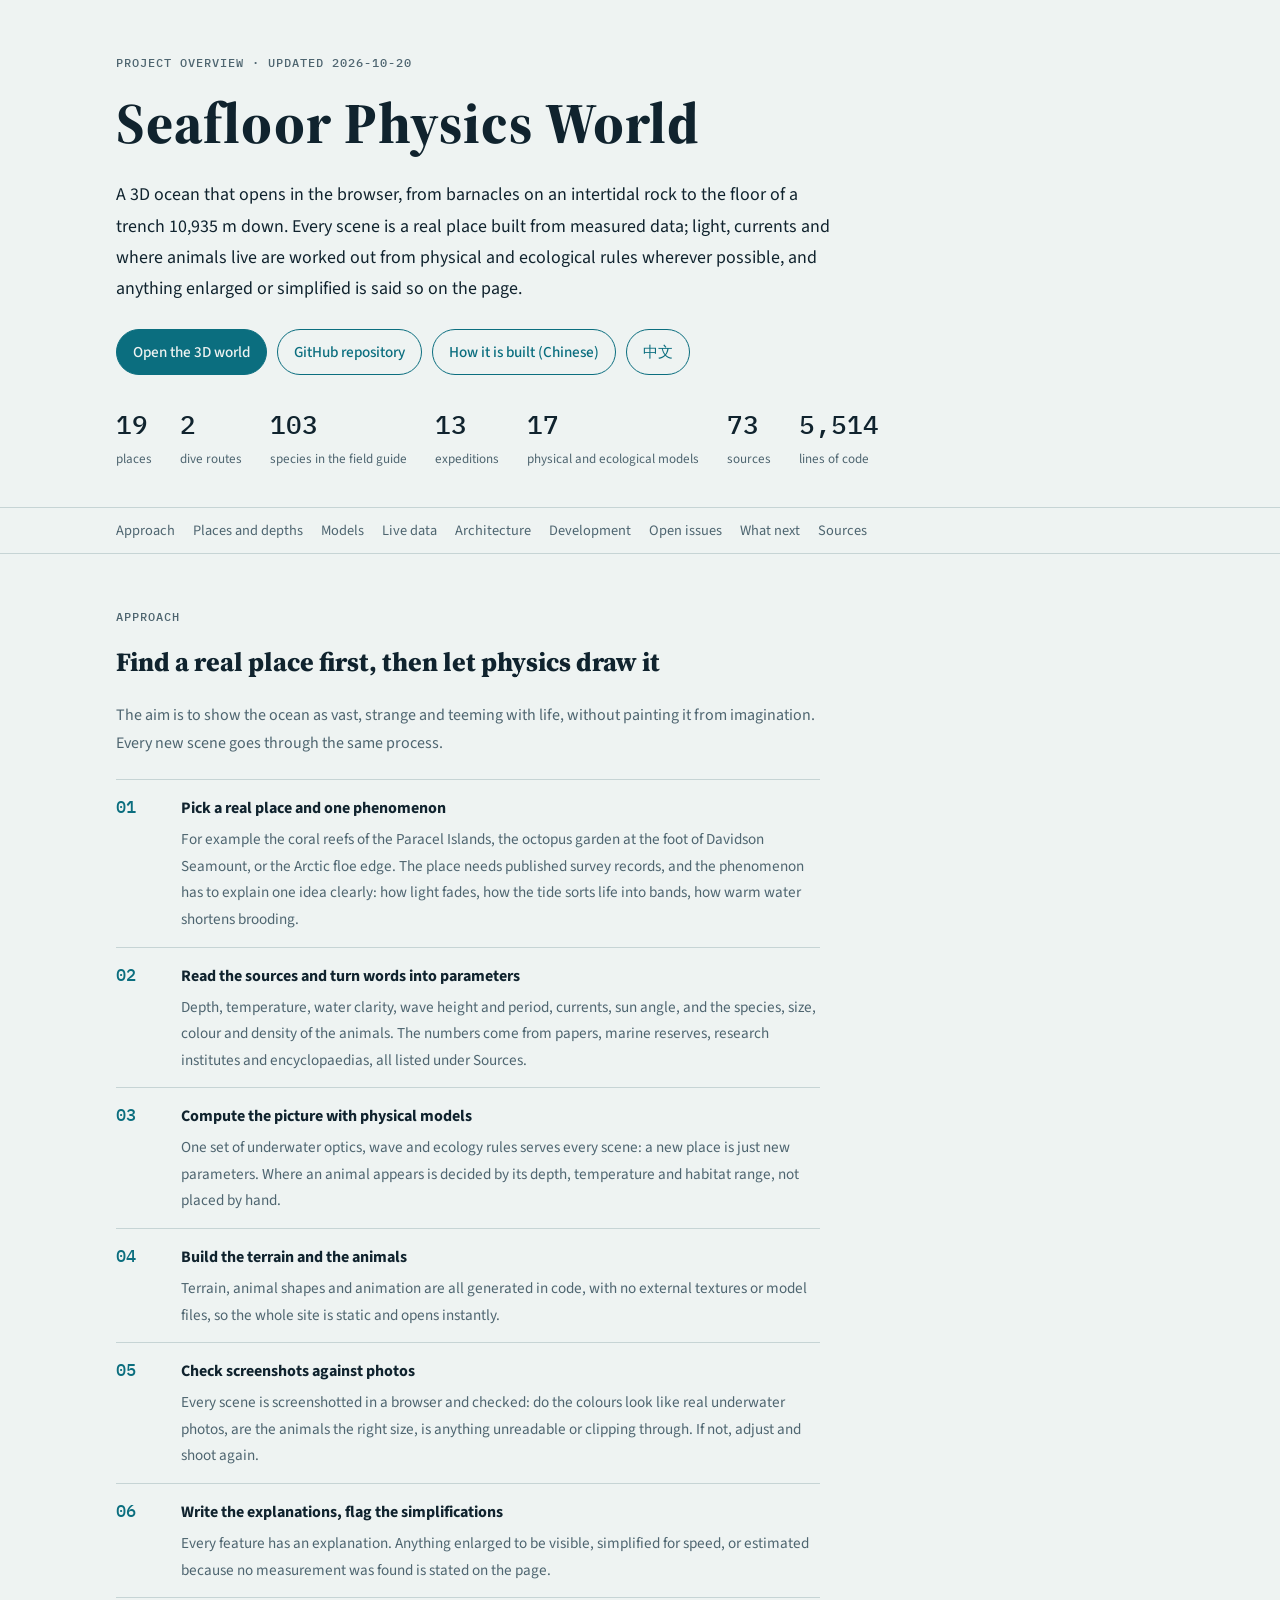
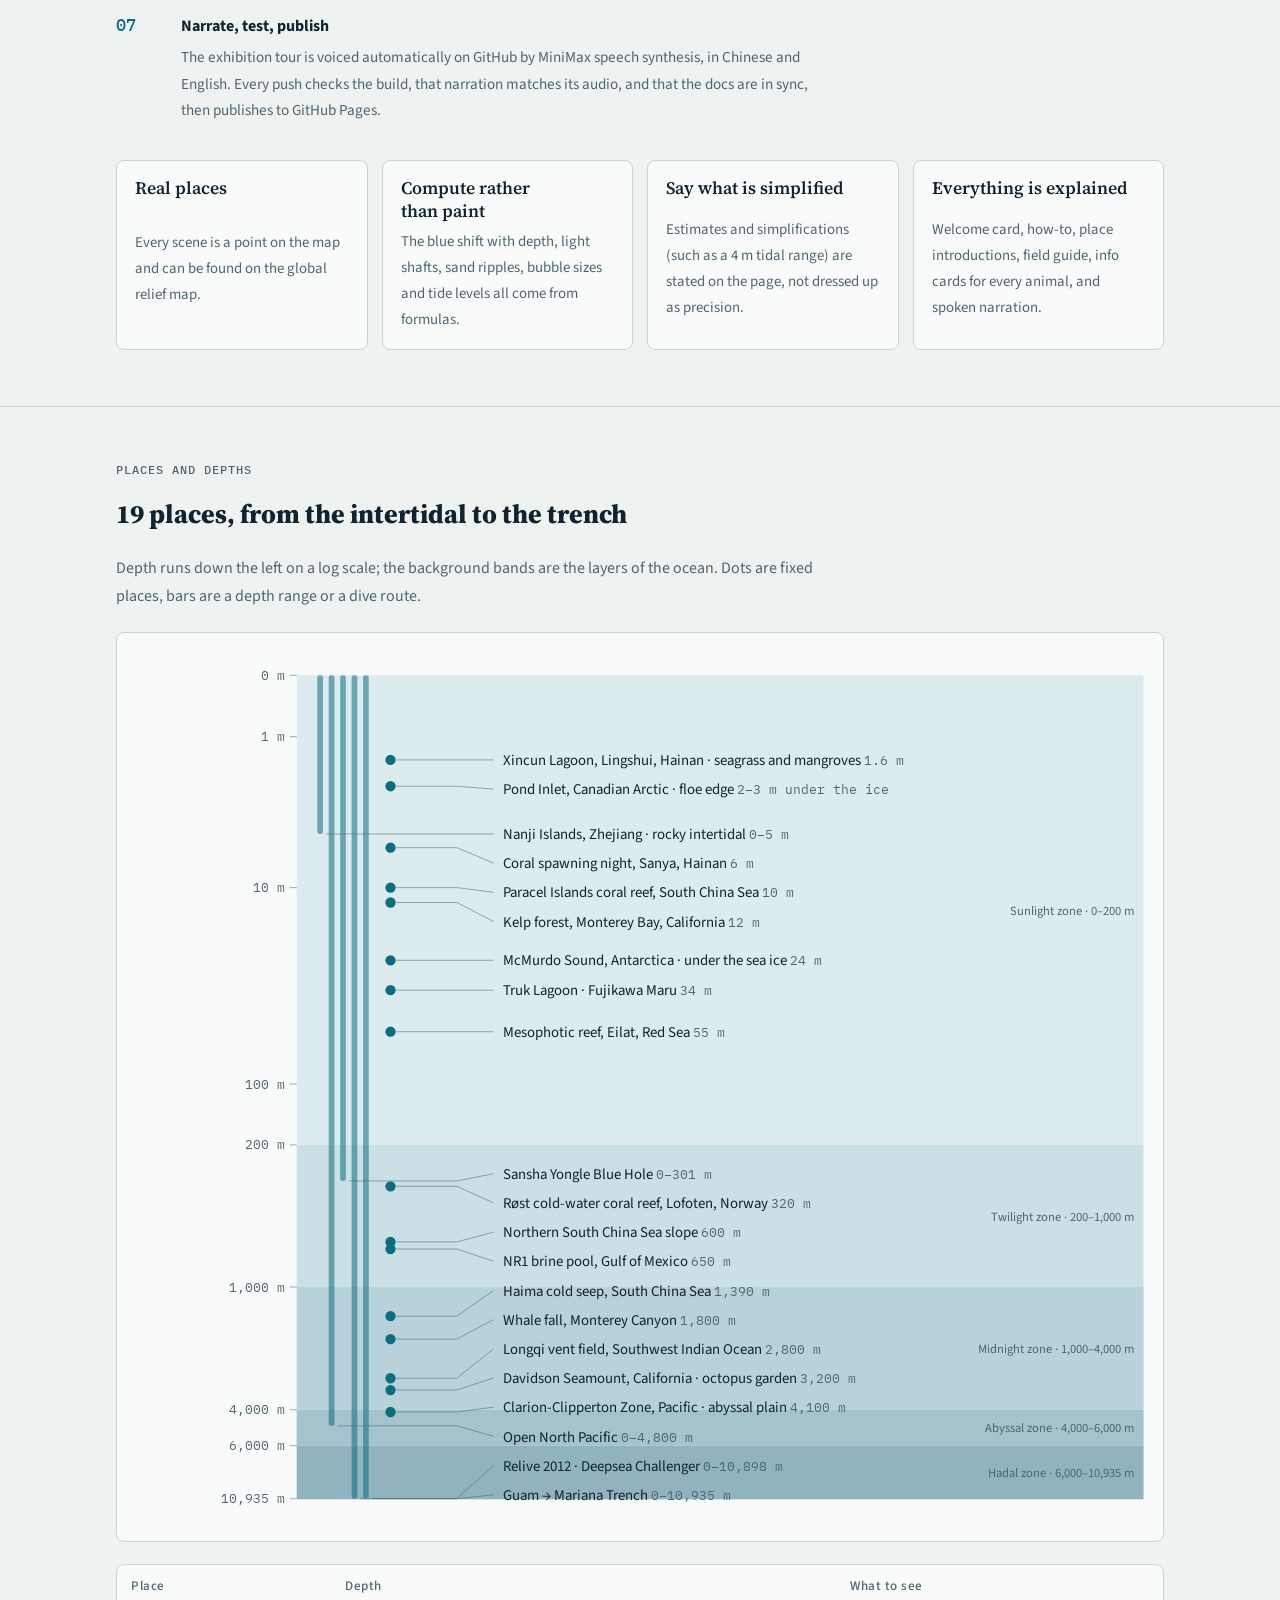
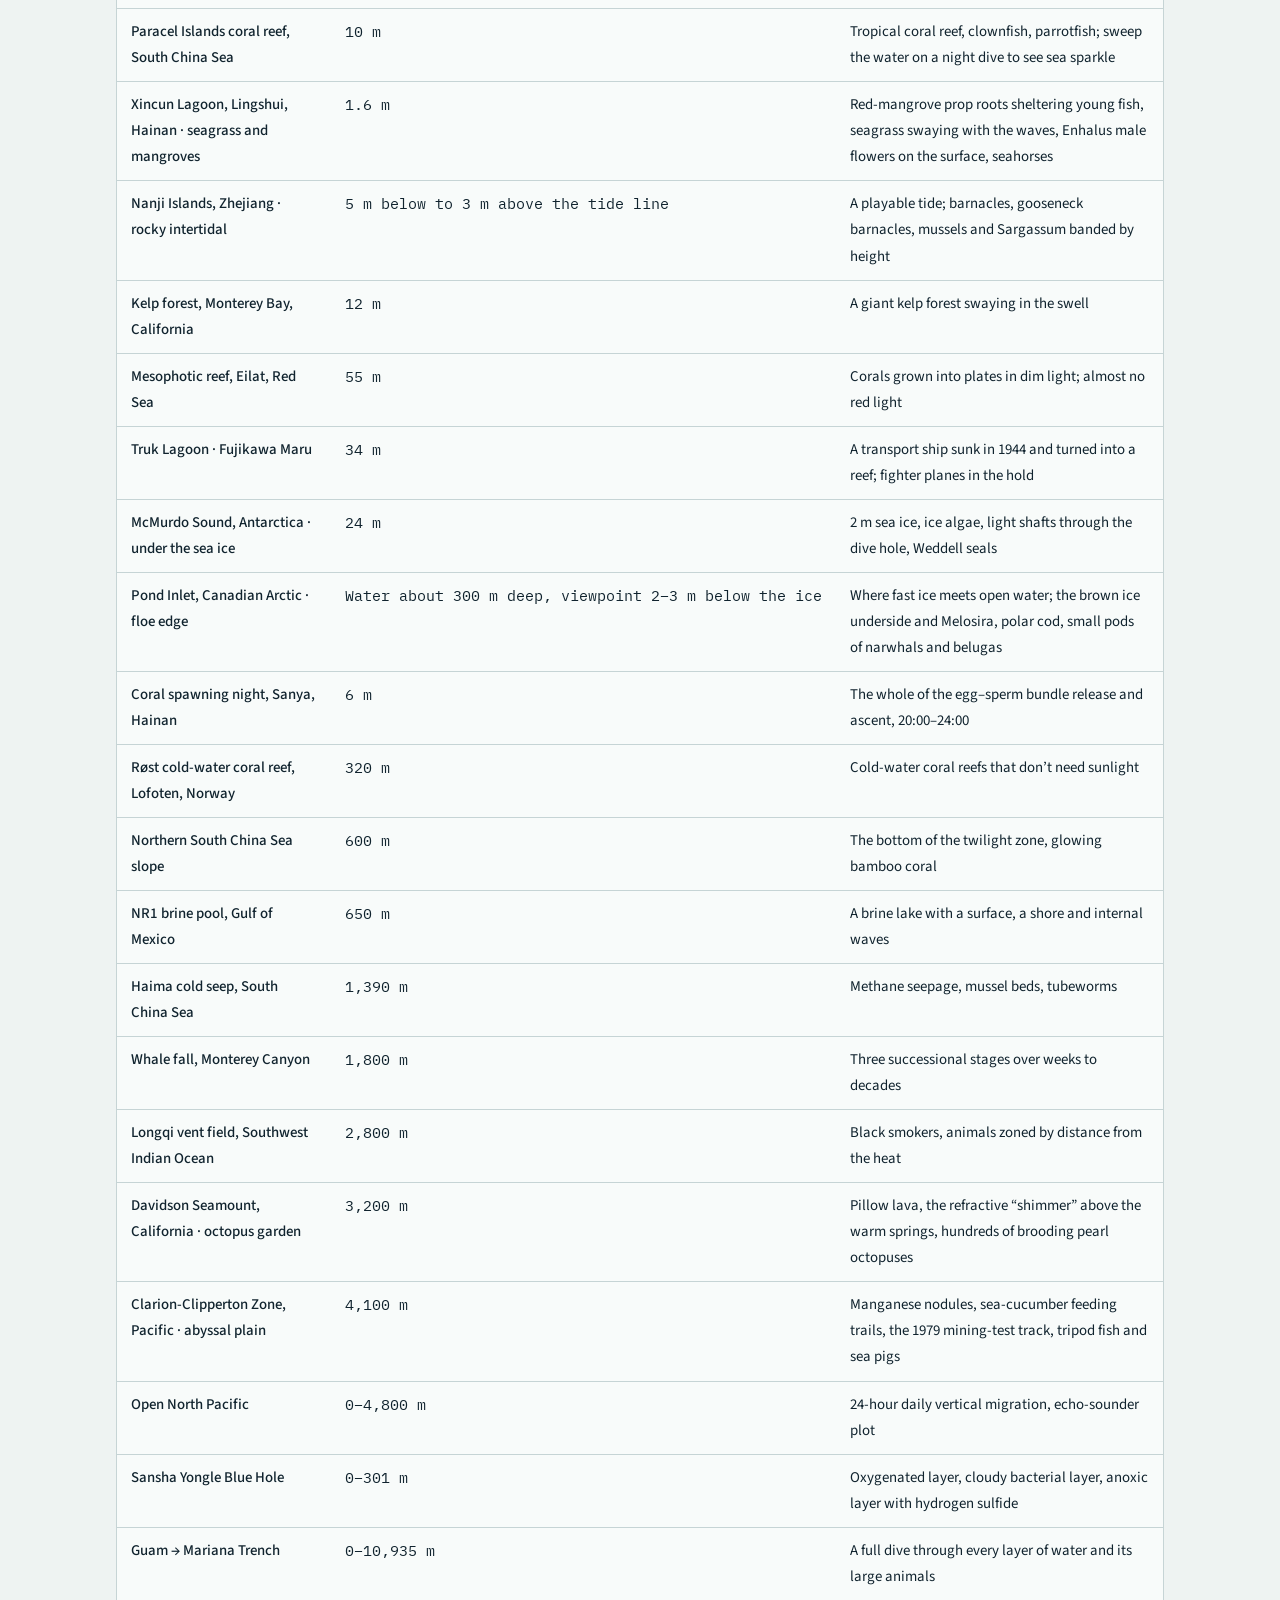
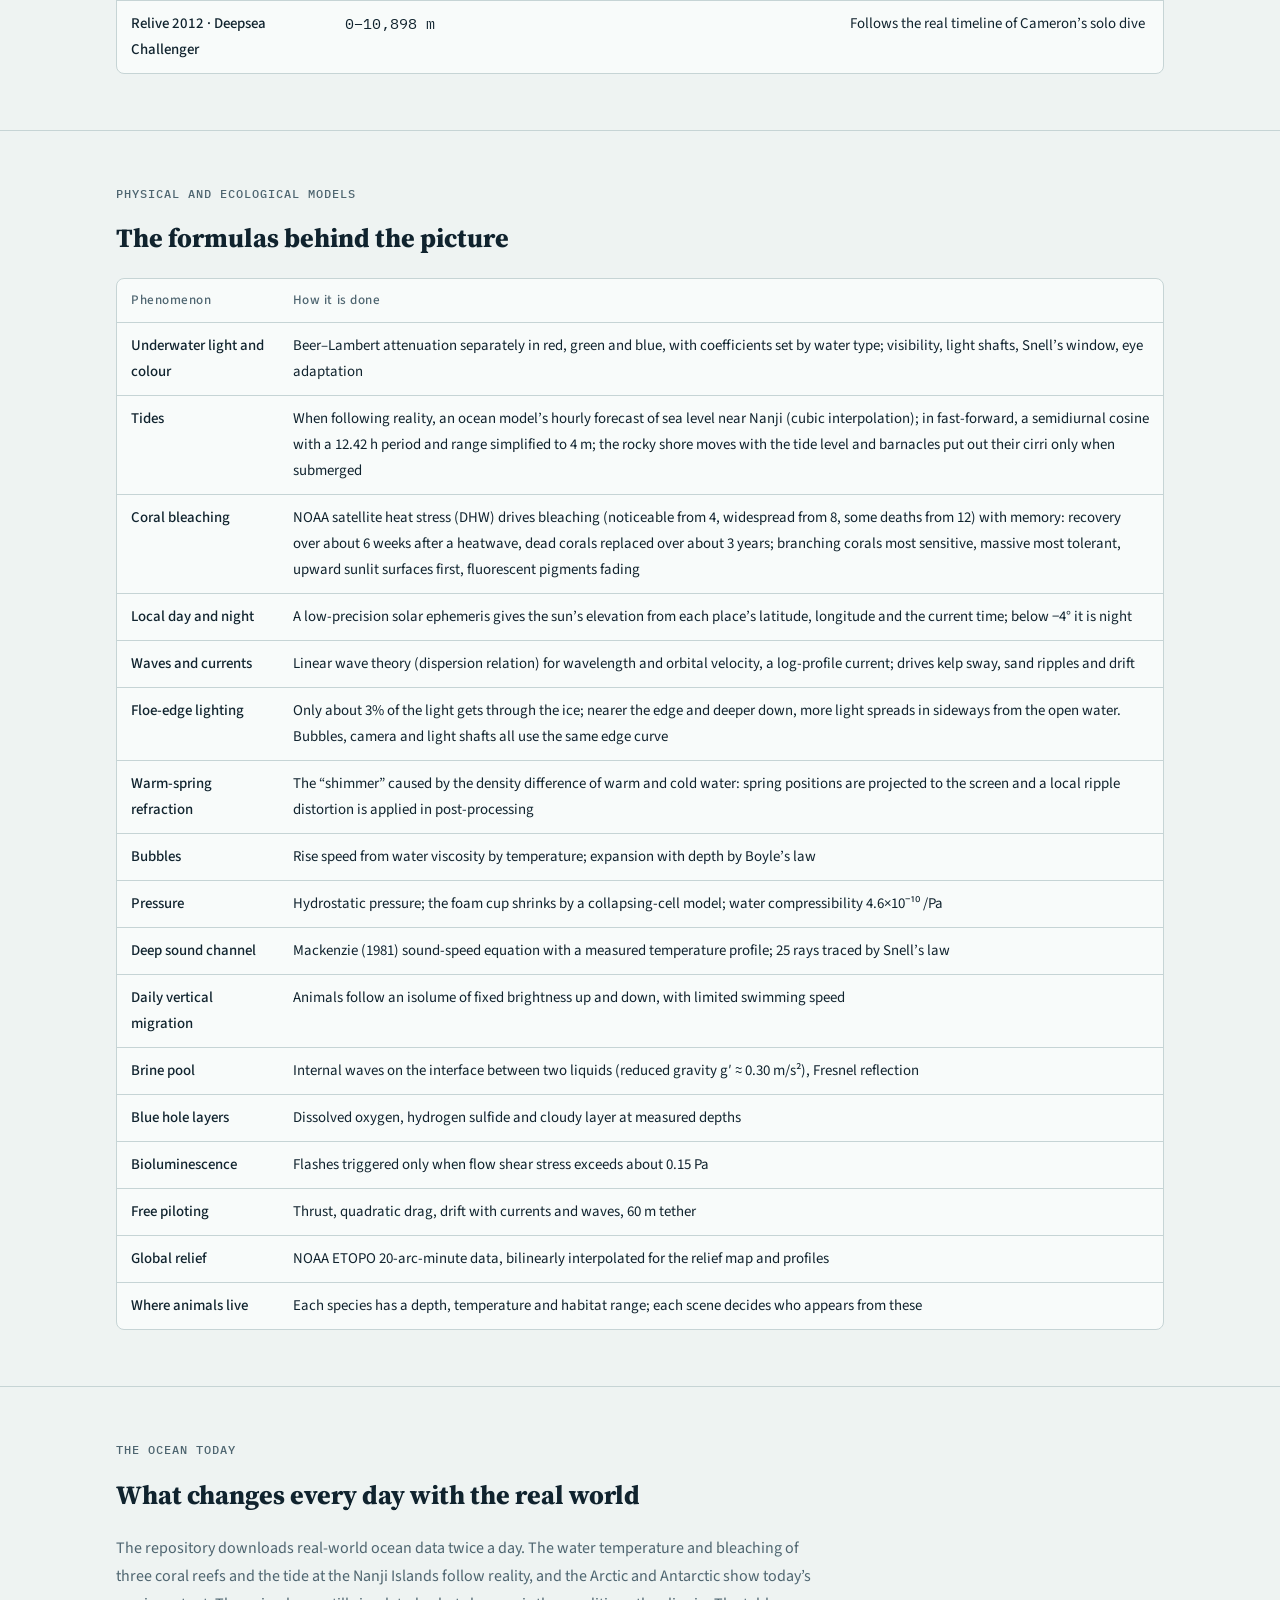
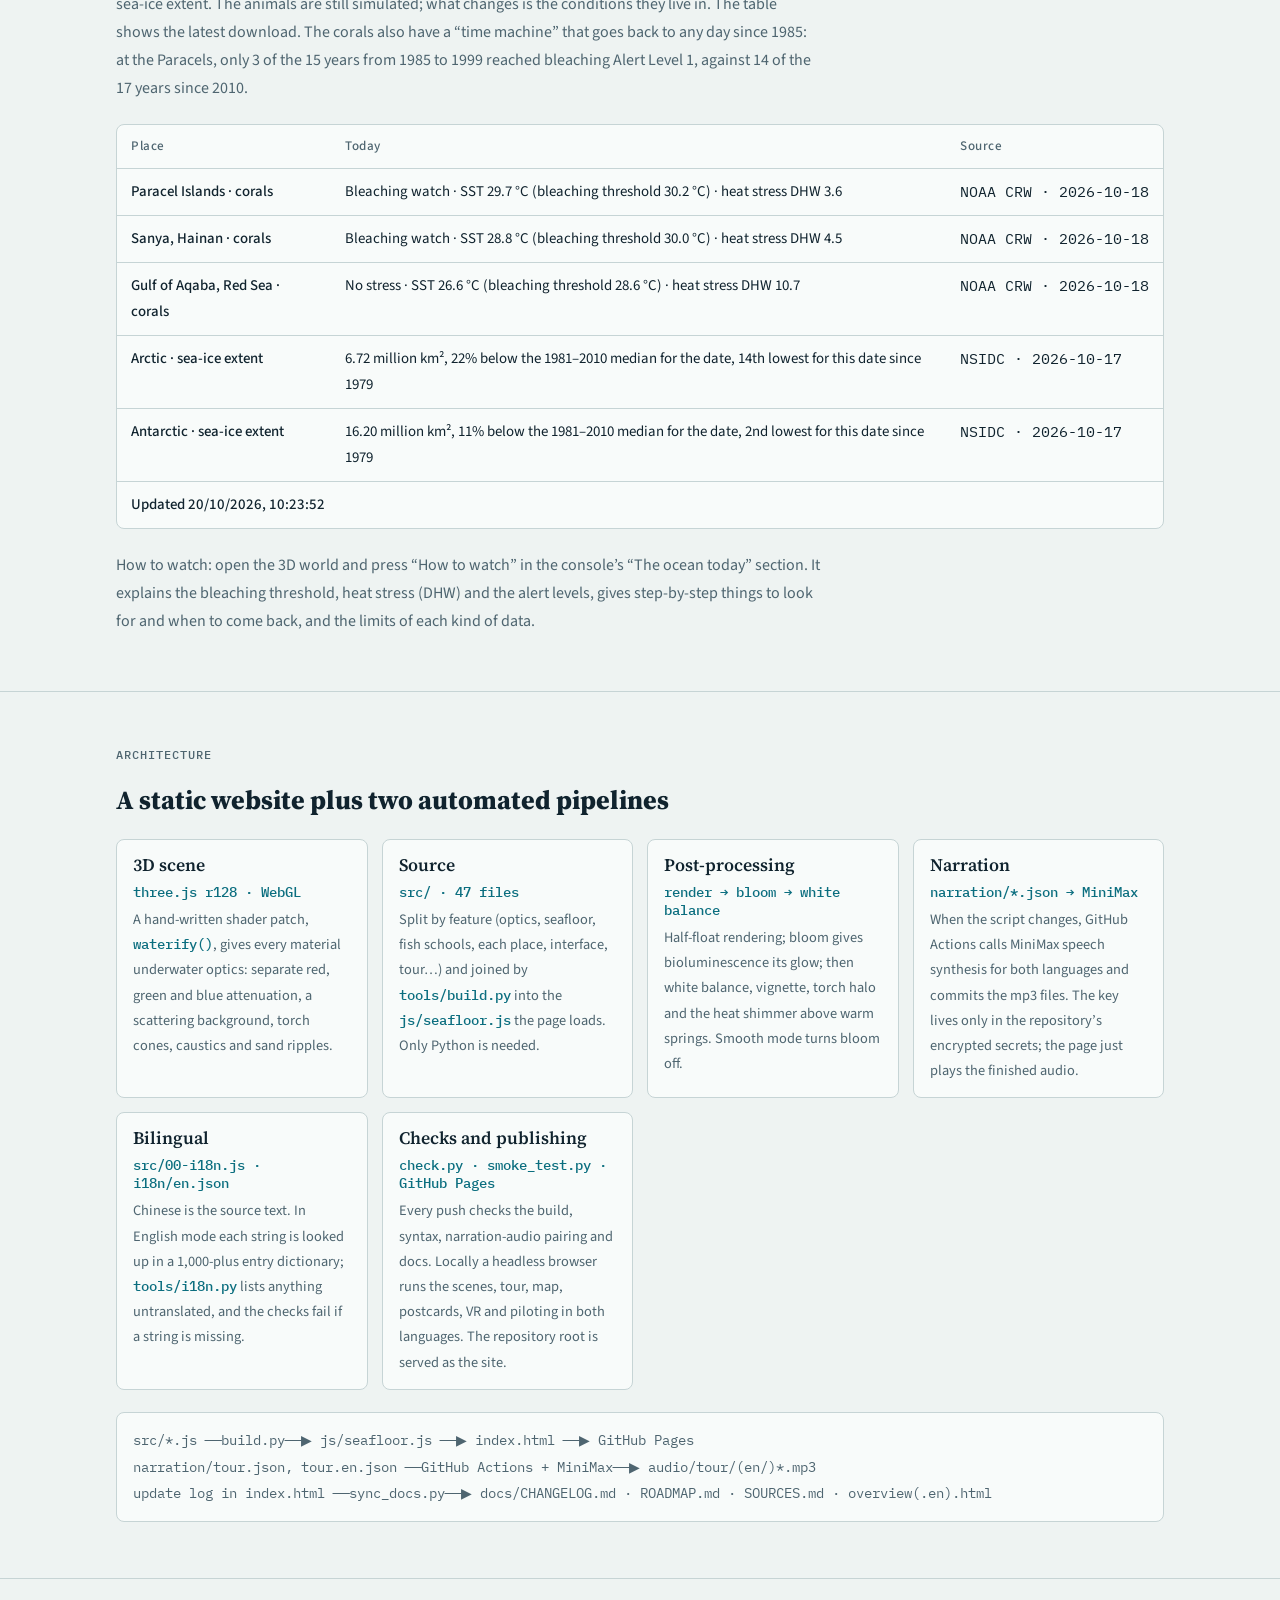
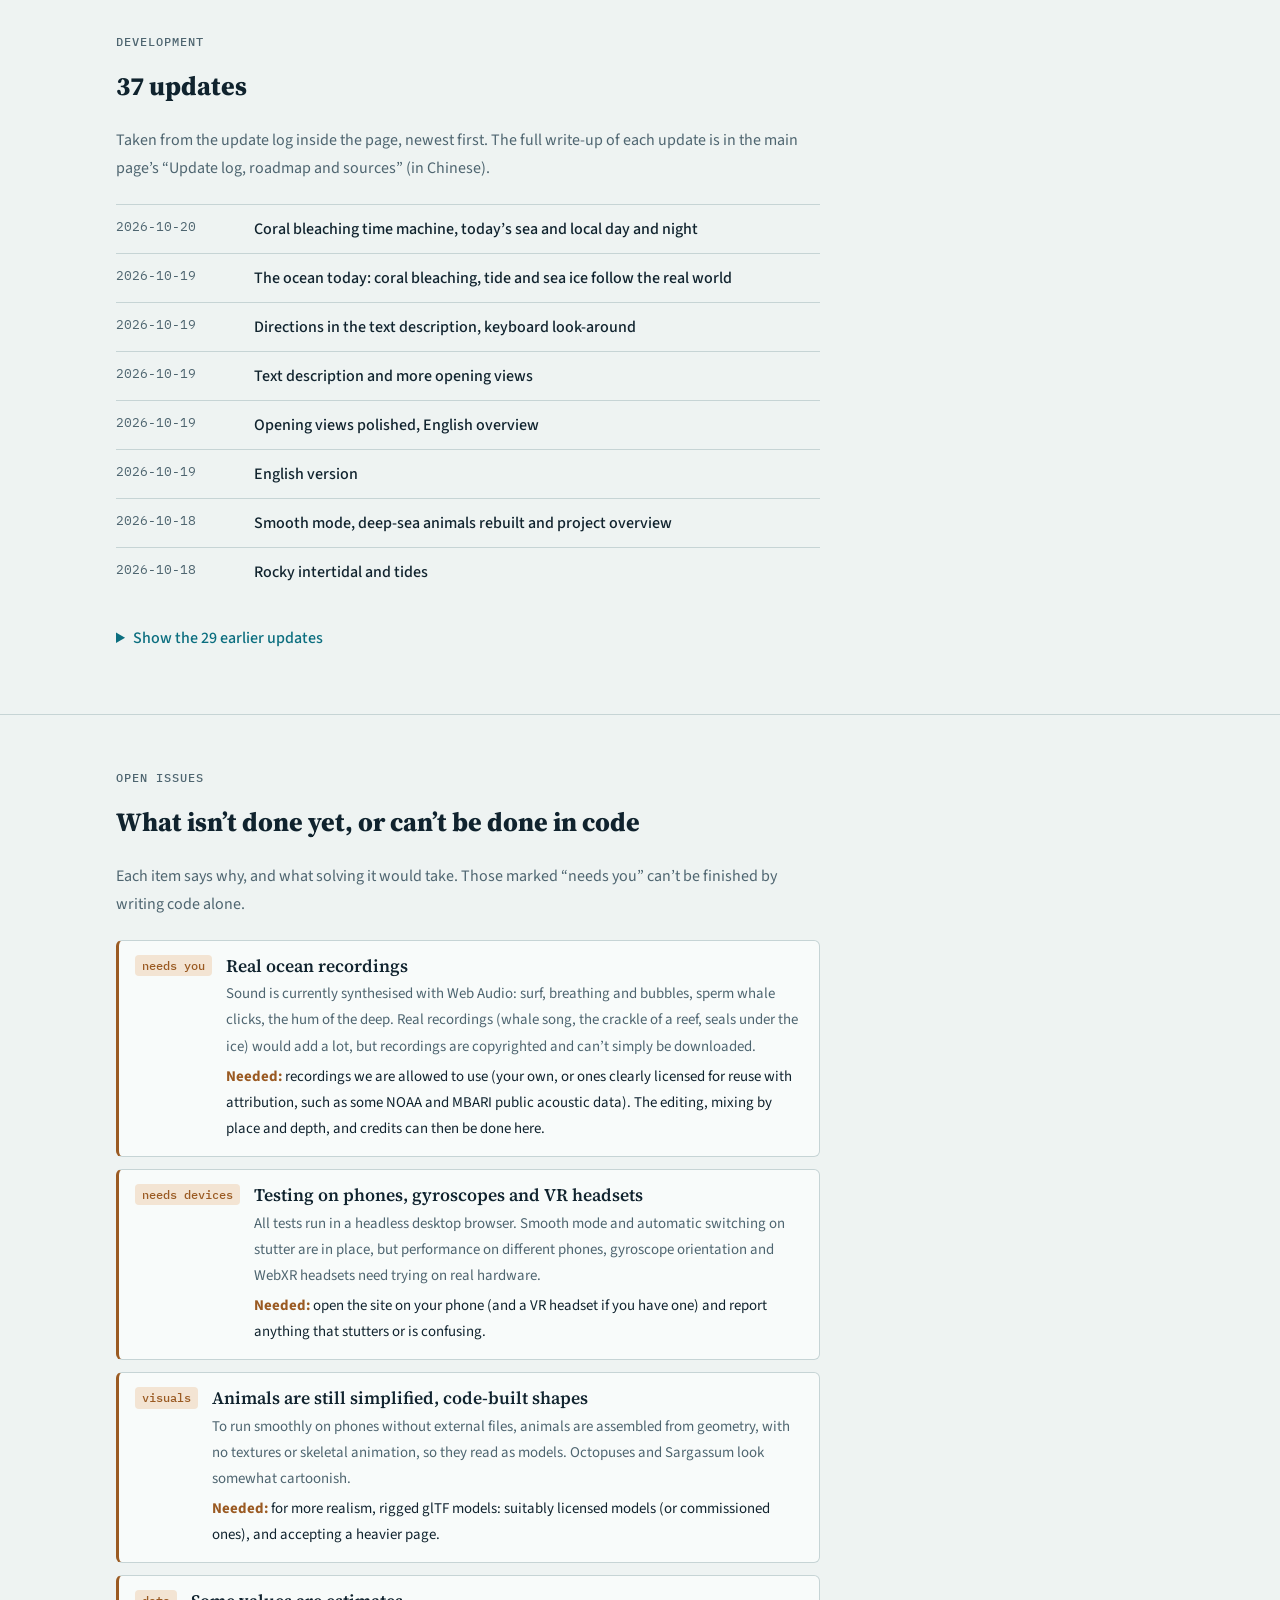
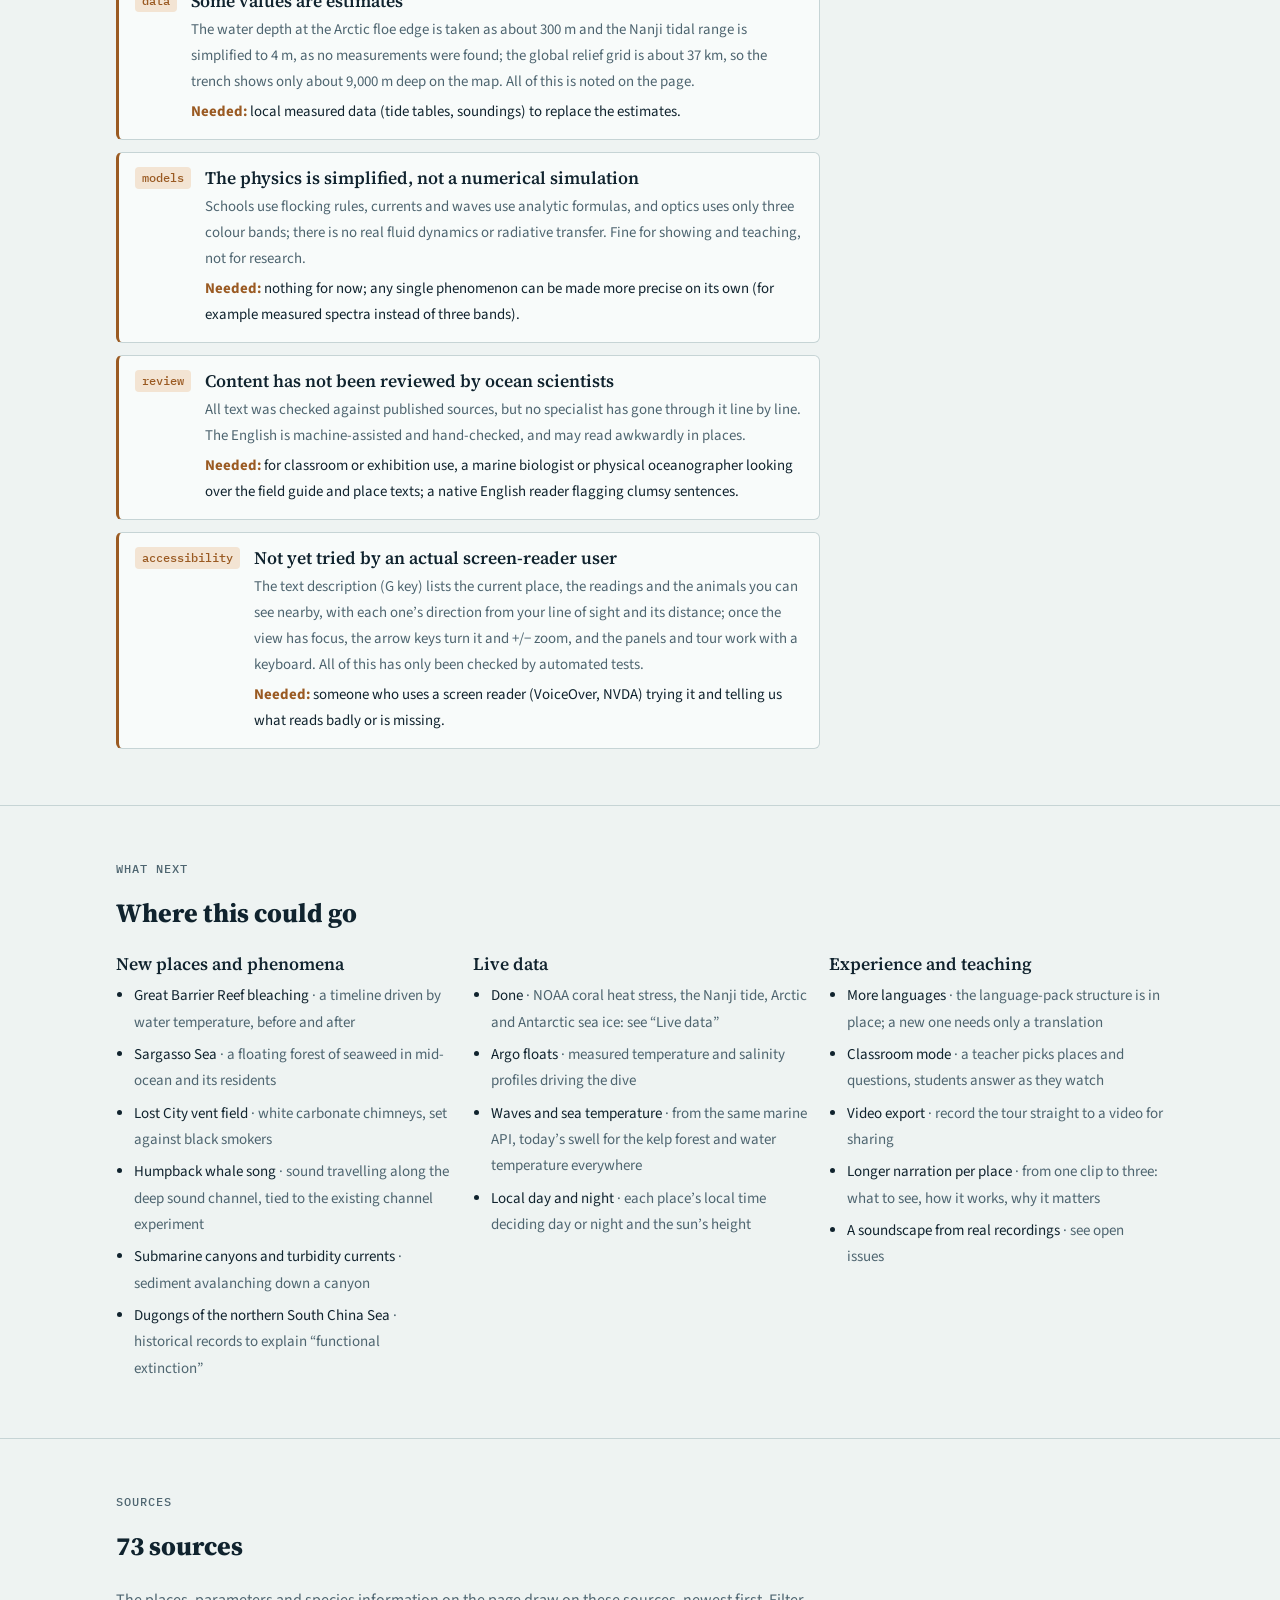
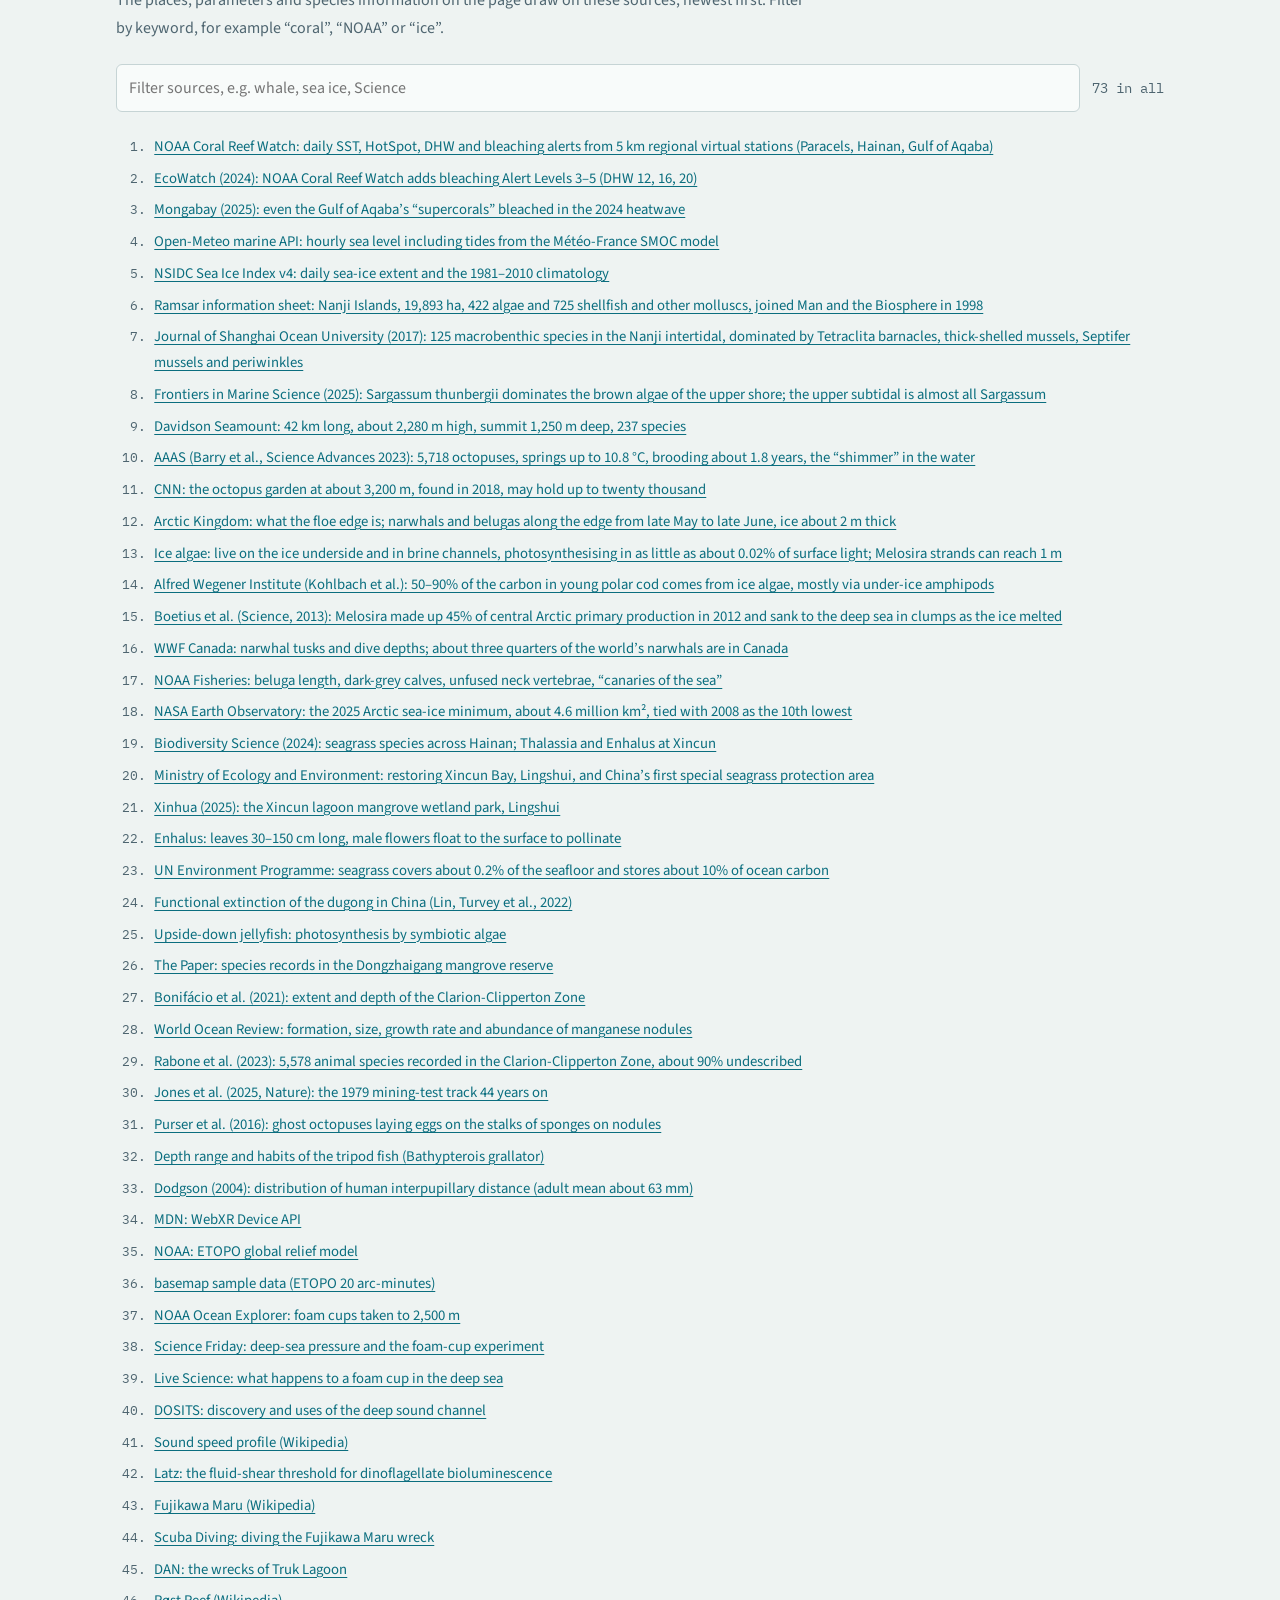
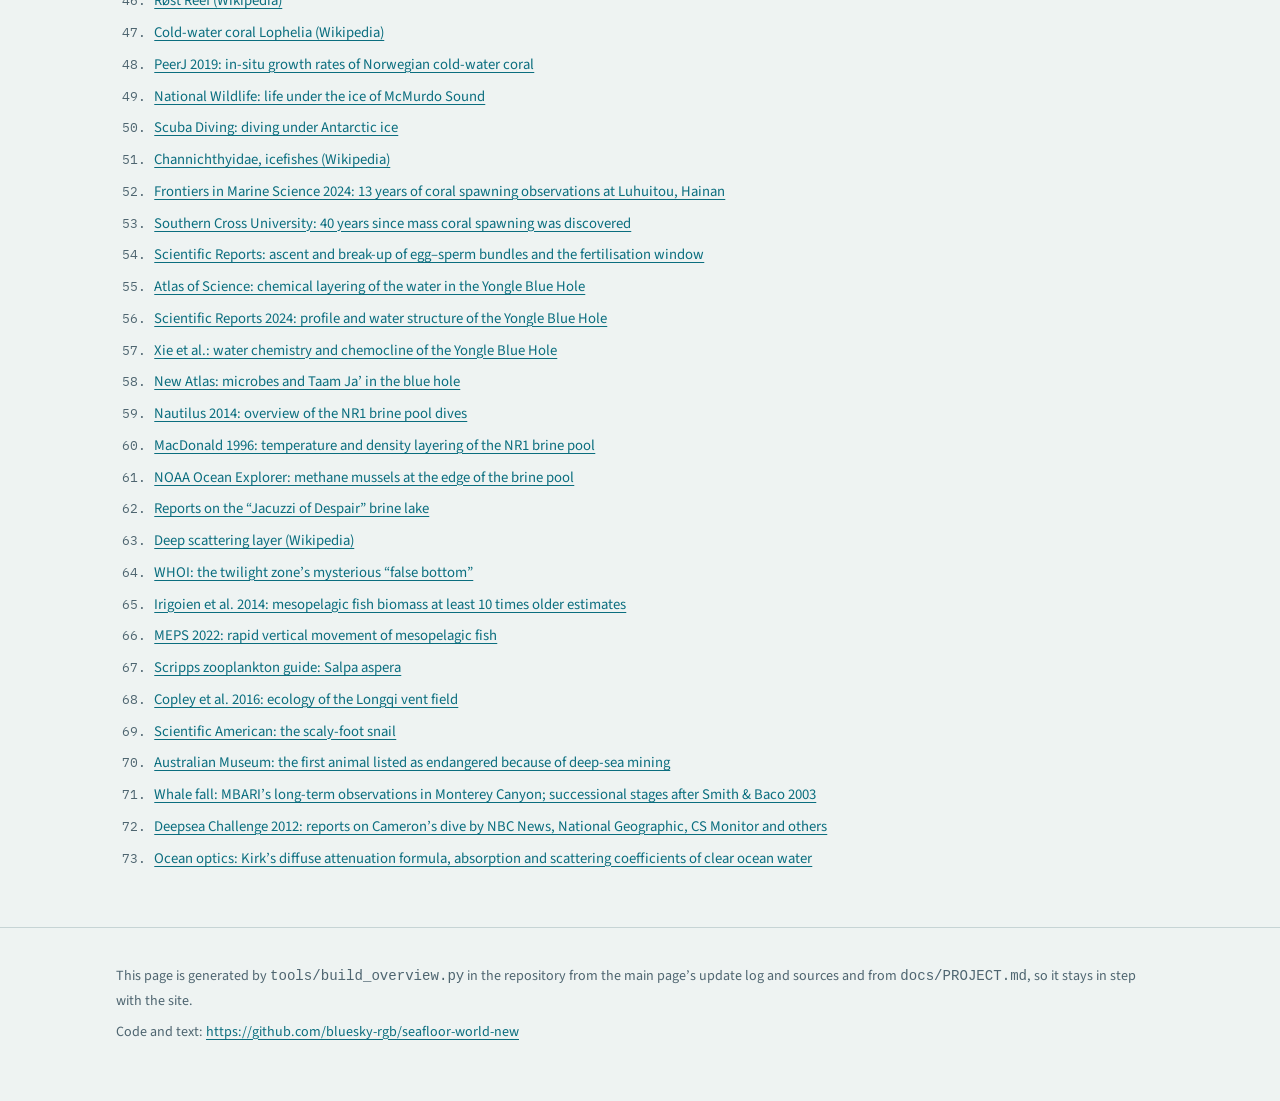
==== commit bc43a70d: "Coral bleaching time machine, today's sea state, local day and night - Time machine in each coral ca" ====
--- a/overview.en.html
+++ b/overview.en.html
@@ -128,7 +128,7 @@
 </head>
 <body>
 <header class="top"><div class="wrap">
-  <p class="eyebrow">Project overview · updated 2026-10-19</p>
+  <p class="eyebrow">Project overview · updated 2026-10-20</p>
   <h1>Seafloor Physics World</h1>
   <p class="lead">A 3D ocean that opens in the browser, from barnacles on an intertidal rock to the floor of a trench 10,935 m down. Every scene is a real place built from measured data; light, currents and where animals live are worked out from physical and ecological rules wherever possible, and anything enlarged or simplified is said so on the page.</p>
   <div class="links">
@@ -137,7 +137,7 @@
     <a class="btn" href="https://github.com/bluesky-rgb/seafloor-world-new/blob/main/docs/ARCHITECTURE.md" target="_blank" rel="noopener">How it is built (Chinese)</a>
     <a class="btn" href="overview.html" lang="zh-CN">中文</a>
   </div>
-  <div class="stats"><div><b>19</b><span>places</span></div><div><b>2</b><span>dive routes</span></div><div><b>103</b><span>species in the field guide</span></div><div><b>13</b><span>expeditions</span></div><div><b>16</b><span>physical and ecological models</span></div><div><b>73</b><span>sources</span></div><div><b>5,347</b><span>lines of code</span></div></div>
+  <div class="stats"><div><b>19</b><span>places</span></div><div><b>2</b><span>dive routes</span></div><div><b>103</b><span>species in the field guide</span></div><div><b>13</b><span>expeditions</span></div><div><b>17</b><span>physical and ecological models</span></div><div><b>73</b><span>sources</span></div><div><b>5,514</b><span>lines of code</span></div></div>
 </div></header>
 
 <nav class="idx" aria-label="Sections"><div class="wrap">
@@ -176,13 +176,13 @@
 <section id="models"><div class="wrap">
   <p class="eyebrow">Physical and ecological models</p>
   <h2>The formulas behind the picture</h2>
-  <div class="tbl"><table><thead><tr><th>Phenomenon</th><th>How it is done</th></tr></thead><tbody><tr><td>Underwater light and colour</td><td>Beer–Lambert attenuation separately in red, green and blue, with coefficients set by water type; visibility, light shafts, Snell’s window, eye adaptation</td></tr><tr><td>Tides</td><td>When following reality, an ocean model’s hourly forecast of sea level near Nanji (cubic interpolation); in fast-forward, a semidiurnal cosine with a 12.42 h period and range simplified to 4 m; the rocky shore moves with the tide level and barnacles put out their cirri only when submerged</td></tr><tr><td>Coral bleaching</td><td>NOAA satellite heat stress (DHW) drives bleaching (noticeable from DHW 4, widespread from 8, some deaths from 12); branching corals most sensitive, massive most tolerant, upward sunlit surfaces first, fluorescent pigments fading with it</td></tr><tr><td>Waves and currents</td><td>Linear wave theory (dispersion relation) for wavelength and orbital velocity, a log-profile current; drives kelp sway, sand ripples and drift</td></tr><tr><td>Floe-edge lighting</td><td>Only about 3% of the light gets through the ice; nearer the edge and deeper down, more light spreads in sideways from the open water. Bubbles, camera and light shafts all use the same edge curve</td></tr><tr><td>Warm-spring refraction</td><td>The “shimmer” caused by the density difference of warm and cold water: spring positions are projected to the screen and a local ripple distortion is applied in post-processing</td></tr><tr><td>Bubbles</td><td>Rise speed from water viscosity by temperature; expansion with depth by Boyle’s law</td></tr><tr><td>Pressure</td><td>Hydrostatic pressure; the foam cup shrinks by a collapsing-cell model; water compressibility 4.6×10⁻¹⁰ /Pa</td></tr><tr><td>Deep sound channel</td><td>Mackenzie (1981) sound-speed equation with a measured temperature profile; 25 rays traced by Snell’s law</td></tr><tr><td>Daily vertical migration</td><td>Animals follow an isolume of fixed brightness up and down, with limited swimming speed</td></tr><tr><td>Brine pool</td><td>Internal waves on the interface between two liquids (reduced gravity g′ ≈ 0.30 m/s²), Fresnel reflection</td></tr><tr><td>Blue hole layers</td><td>Dissolved oxygen, hydrogen sulfide and cloudy layer at measured depths</td></tr><tr><td>Bioluminescence</td><td>Flashes triggered only when flow shear stress exceeds about 0.15 Pa</td></tr><tr><td>Free piloting</td><td>Thrust, quadratic drag, drift with currents and waves, 60 m tether</td></tr><tr><td>Global relief</td><td>NOAA ETOPO 20-arc-minute data, bilinearly interpolated for the relief map and profiles</td></tr><tr><td>Where animals live</td><td>Each species has a depth, temperature and habitat range; each scene decides who appears from these</td></tr></tbody></table></div>
+  <div class="tbl"><table><thead><tr><th>Phenomenon</th><th>How it is done</th></tr></thead><tbody><tr><td>Underwater light and colour</td><td>Beer–Lambert attenuation separately in red, green and blue, with coefficients set by water type; visibility, light shafts, Snell’s window, eye adaptation</td></tr><tr><td>Tides</td><td>When following reality, an ocean model’s hourly forecast of sea level near Nanji (cubic interpolation); in fast-forward, a semidiurnal cosine with a 12.42 h period and range simplified to 4 m; the rocky shore moves with the tide level and barnacles put out their cirri only when submerged</td></tr><tr><td>Coral bleaching</td><td>NOAA satellite heat stress (DHW) drives bleaching (noticeable from 4, widespread from 8, some deaths from 12) with memory: recovery over about 6 weeks after a heatwave, dead corals replaced over about 3 years; branching corals most sensitive, massive most tolerant, upward sunlit surfaces first, fluorescent pigments fading</td></tr><tr><td>Local day and night</td><td>A low-precision solar ephemeris gives the sun’s elevation from each place’s latitude, longitude and the current time; below −4° it is night</td></tr><tr><td>Waves and currents</td><td>Linear wave theory (dispersion relation) for wavelength and orbital velocity, a log-profile current; drives kelp sway, sand ripples and drift</td></tr><tr><td>Floe-edge lighting</td><td>Only about 3% of the light gets through the ice; nearer the edge and deeper down, more light spreads in sideways from the open water. Bubbles, camera and light shafts all use the same edge curve</td></tr><tr><td>Warm-spring refraction</td><td>The “shimmer” caused by the density difference of warm and cold water: spring positions are projected to the screen and a local ripple distortion is applied in post-processing</td></tr><tr><td>Bubbles</td><td>Rise speed from water viscosity by temperature; expansion with depth by Boyle’s law</td></tr><tr><td>Pressure</td><td>Hydrostatic pressure; the foam cup shrinks by a collapsing-cell model; water compressibility 4.6×10⁻¹⁰ /Pa</td></tr><tr><td>Deep sound channel</td><td>Mackenzie (1981) sound-speed equation with a measured temperature profile; 25 rays traced by Snell’s law</td></tr><tr><td>Daily vertical migration</td><td>Animals follow an isolume of fixed brightness up and down, with limited swimming speed</td></tr><tr><td>Brine pool</td><td>Internal waves on the interface between two liquids (reduced gravity g′ ≈ 0.30 m/s²), Fresnel reflection</td></tr><tr><td>Blue hole layers</td><td>Dissolved oxygen, hydrogen sulfide and cloudy layer at measured depths</td></tr><tr><td>Bioluminescence</td><td>Flashes triggered only when flow shear stress exceeds about 0.15 Pa</td></tr><tr><td>Free piloting</td><td>Thrust, quadratic drag, drift with currents and waves, 60 m tether</td></tr><tr><td>Global relief</td><td>NOAA ETOPO 20-arc-minute data, bilinearly interpolated for the relief map and profiles</td></tr><tr><td>Where animals live</td><td>Each species has a depth, temperature and habitat range; each scene decides who appears from these</td></tr></tbody></table></div>
 </div></section>
 
 <section id="live"><div class="wrap">
   <p class="eyebrow">The ocean today</p>
   <h2>What changes every day with the real world</h2>
-  <p class="col sub">The repository downloads real-world ocean data twice a day. The water temperature and bleaching of three coral reefs and the tide at the Nanji Islands follow reality, and the Arctic and Antarctic show today’s sea-ice extent. The animals are still simulated; what changes is the conditions they live in. The table shows the latest download.</p>
+  <p class="col sub">The repository downloads real-world ocean data twice a day. The water temperature and bleaching of three coral reefs and the tide at the Nanji Islands follow reality, and the Arctic and Antarctic show today’s sea-ice extent. The animals are still simulated; what changes is the conditions they live in. The table shows the latest download. The corals also have a “time machine” that goes back to any day since 1985: at the Paracels, only 3 of the 15 years from 1985 to 1999 reached bleaching Alert Level 1, against 14 of the 17 years since 2010.</p>
   <div class="tbl"><table><thead><tr><th>Place</th><th>Today</th><th>Source</th></tr></thead><tbody id="liveRows"><tr><td colspan="3">Reading data/live.json…</td></tr></tbody></table></div>
   <p class="col sub">How to watch: open the 3D world and press “How to watch” in the console’s “The ocean today” section. It explains the bleaching threshold, heat stress (DHW) and the alert levels, gives step-by-step things to look for and when to come back, and the limits of each kind of data.</p>
 </div></section>
@@ -205,10 +205,10 @@
 
 <section id="timeline"><div class="wrap">
   <p class="eyebrow">Development</p>
-  <h2>36 updates</h2>
+  <h2>37 updates</h2>
   <p class="col sub">Taken from the update log inside the page, newest first. The full write-up of each update is in the main page’s “Update log, roadmap and sources” (in Chinese).</p>
-  <ol class="tl col"><li><time>2026-10-19</time><div><b>The ocean today: coral bleaching, tide and sea ice follow the real world</b></div></li><li><time>2026-10-19</time><div><b>Directions in the text description, keyboard look-around</b></div></li><li><time>2026-10-19</time><div><b>Text description and more opening views</b></div></li><li><time>2026-10-19</time><div><b>Opening views polished, English overview</b></div></li><li><time>2026-10-19</time><div><b>English version</b></div></li><li><time>2026-10-18</time><div><b>Smooth mode, deep-sea animals rebuilt and project overview</b></div></li><li><time>2026-10-18</time><div><b>Rocky intertidal and tides</b></div></li><li><time>2026-10-18</time><div><b>Seamount octopus garden</b></div></li></ol>
-  <details class="more col"><summary>Show the 28 earlier updates</summary><ol class="tl"><li><time>2026-10-18</time><div><b>The Arctic floe edge</b></div></li><li><time>2026-10-18</time><div><b>Seagrass and mangroves</b></div></li><li><time>2026-10-18</time><div><b>Abyssal plain</b></div></li><li><time>2026-10-18</time><div><b>Leading animals rebuilt</b></div></li><li><time>2026-10-18</time><div><b>Engineering tidy-up</b></div></li><li><time>2026-10-18</time><div><b>Spoken tour narration</b></div></li><li><time>2026-10-18</time><div><b>Exhibition mode</b></div></li><li><time>2026-10-15</time><div><b>VR mode</b></div></li><li><time>2026-10-14</time><div><b>Shared field guide</b></div></li><li><time>2026-10-12</time><div><b>Screenshot postcards</b></div></li><li><time>2026-10-11</time><div><b>Seafloor relief overview</b></div></li><li><time>2026-10-11</time><div><b>Pressure experiment</b></div></li><li><time>2026-10-11</time><div><b>Deep sound channel · how to use it</b></div></li><li><time>2026-10-11</time><div><b>Touch glow</b></div></li><li><time>2026-10-11</time><div><b>Expeditions</b></div></li><li><time>2026-10-11</time><div><b>Free piloting</b></div></li><li><time>2026-10-11</time><div><b>Wreck reef</b></div></li><li><time>2026-10-11</time><div><b>Cold-water coral reef</b></div></li><li><time>2026-10-11</time><div><b>Under the Antarctic sea ice</b></div></li><li><time>2026-10-11</time><div><b>Coral spawning night · notes on the page</b></div></li><li><time>2026-10-11</time><div><b>Blue hole</b></div></li><li><time>2026-10-10</time><div><b>Brine pool</b></div></li><li><time>2026-10-10</time><div><b>Daily vertical migration</b></div></li><li><time>2026-10-10</time><div><b>Hydrothermal vents</b></div></li><li><time></time><div><b>Whale fall</b></div></li><li><time></time><div><b>Full dive and Deepsea Challenge 2012</b></div></li><li><time></time><div><b>Species and wonder</b></div></li><li><time></time><div><b>A physically real seafloor</b></div></li></ol></details>
+  <ol class="tl col"><li><time>2026-10-20</time><div><b>Coral bleaching time machine, today’s sea and local day and night</b></div></li><li><time>2026-10-19</time><div><b>The ocean today: coral bleaching, tide and sea ice follow the real world</b></div></li><li><time>2026-10-19</time><div><b>Directions in the text description, keyboard look-around</b></div></li><li><time>2026-10-19</time><div><b>Text description and more opening views</b></div></li><li><time>2026-10-19</time><div><b>Opening views polished, English overview</b></div></li><li><time>2026-10-19</time><div><b>English version</b></div></li><li><time>2026-10-18</time><div><b>Smooth mode, deep-sea animals rebuilt and project overview</b></div></li><li><time>2026-10-18</time><div><b>Rocky intertidal and tides</b></div></li></ol>
+  <details class="more col"><summary>Show the 29 earlier updates</summary><ol class="tl"><li><time>2026-10-18</time><div><b>Seamount octopus garden</b></div></li><li><time>2026-10-18</time><div><b>The Arctic floe edge</b></div></li><li><time>2026-10-18</time><div><b>Seagrass and mangroves</b></div></li><li><time>2026-10-18</time><div><b>Abyssal plain</b></div></li><li><time>2026-10-18</time><div><b>Leading animals rebuilt</b></div></li><li><time>2026-10-18</time><div><b>Engineering tidy-up</b></div></li><li><time>2026-10-18</time><div><b>Spoken tour narration</b></div></li><li><time>2026-10-18</time><div><b>Exhibition mode</b></div></li><li><time>2026-10-15</time><div><b>VR mode</b></div></li><li><time>2026-10-14</time><div><b>Shared field guide</b></div></li><li><time>2026-10-12</time><div><b>Screenshot postcards</b></div></li><li><time>2026-10-11</time><div><b>Seafloor relief overview</b></div></li><li><time>2026-10-11</time><div><b>Pressure experiment</b></div></li><li><time>2026-10-11</time><div><b>Deep sound channel · how to use it</b></div></li><li><time>2026-10-11</time><div><b>Touch glow</b></div></li><li><time>2026-10-11</time><div><b>Expeditions</b></div></li><li><time>2026-10-11</time><div><b>Free piloting</b></div></li><li><time>2026-10-11</time><div><b>Wreck reef</b></div></li><li><time>2026-10-11</time><div><b>Cold-water coral reef</b></div></li><li><time>2026-10-11</time><div><b>Under the Antarctic sea ice</b></div></li><li><time>2026-10-11</time><div><b>Coral spawning night · notes on the page</b></div></li><li><time>2026-10-11</time><div><b>Blue hole</b></div></li><li><time>2026-10-10</time><div><b>Brine pool</b></div></li><li><time>2026-10-10</time><div><b>Daily vertical migration</b></div></li><li><time>2026-10-10</time><div><b>Hydrothermal vents</b></div></li><li><time></time><div><b>Whale fall</b></div></li><li><time></time><div><b>Full dive and Deepsea Challenge 2012</b></div></li><li><time></time><div><b>Species and wonder</b></div></li><li><time></time><div><b>A physically real seafloor</b></div></li></ol></details>
 </div></section>
 
 <section id="issues"><div class="wrap">
@@ -283,6 +283,7 @@
   fetch('data/live.json?h='+Math.floor(Date.now()/3.6e6)).then(function(r){return r.json();}).then(function(d){
     var rows=[];
     for(var k in REEF){var c=d.coral&&d.coral[k];if(!c)continue;rows.push('<tr><td>'+REEF[k]+'</td><td>'+LV[c.level]+' · SST '+f(c.sst)+' °C (bleaching threshold '+f(c.threshold)+' °C) · heat stress DHW '+f(c.dhw)+'</td><td class="num">NOAA CRW · '+c.date+'</td></tr>');}
+    var W=d.sea&&d.sea.monterey;if(W){var j=Math.round((Date.now()/1000-W.t0)/W.step);if(j>=0&&j<W.H.length&&W.H[j]!=null)rows.push('<tr><td>Monterey kelp forest · sea state</td><td>Significant wave height '+f(W.H[j])+' m, period '+f(W.T[j],0)+' s, SST '+f(W.sst[j])+' °C</td><td class="num">Open-Meteo</td></tr>');}
     var T=d.tide;if(T){var x=(Date.now()/1000-T.t0)/T.step,i=Math.floor(x);if(i>=0&&i<T.h.length-1){var h=T.h[i]+(T.h[i+1]-T.h[i])*(x-i);rows.push('<tr><td>Nanji Islands · tide</td><td>About '+(h>=0?'+':'−')+f(Math.abs(h),2)+' m now ('+(T.h[i+1]>T.h[i]?'rising':'falling')+')</td><td class="num">Open-Meteo / Météo-France</td></tr>');}}
     [['north','Arctic · sea-ice extent'],['south','Antarctic · sea-ice extent']].forEach(function(p){var I=d.ice&&d.ice[p[0]];if(!I)return;var pc=(I.extent-I.climMedian)/I.climMedian*100;
       rows.push('<tr><td>'+p[1]+'</td><td>'+f(I.extent,2)+' million km², '+f(Math.abs(pc),0)+'% '+(pc<0?'below':'above')+' the 1981–2010 median for the date, '+ord(I.rankLow)+' lowest for this date since '+I.firstYear+'</td><td class="num">NSIDC · '+I.date+'</td></tr>');});
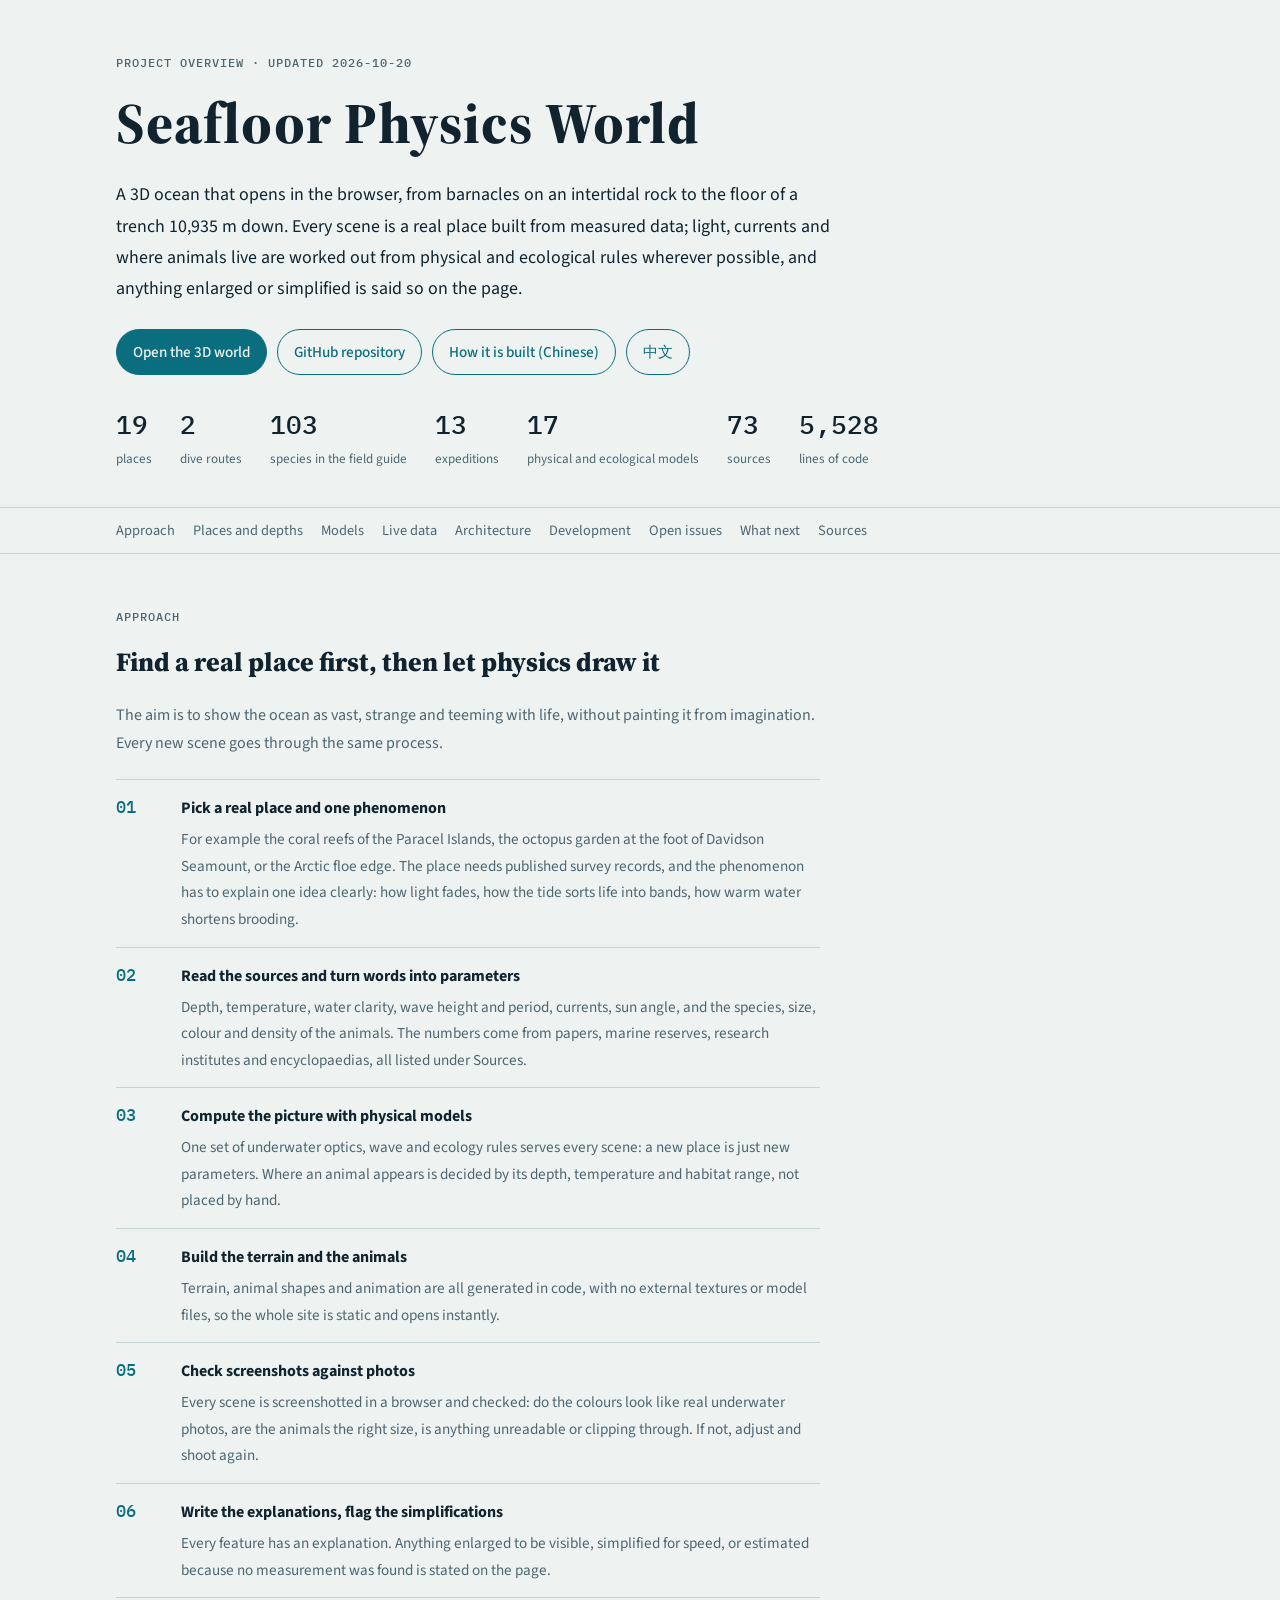
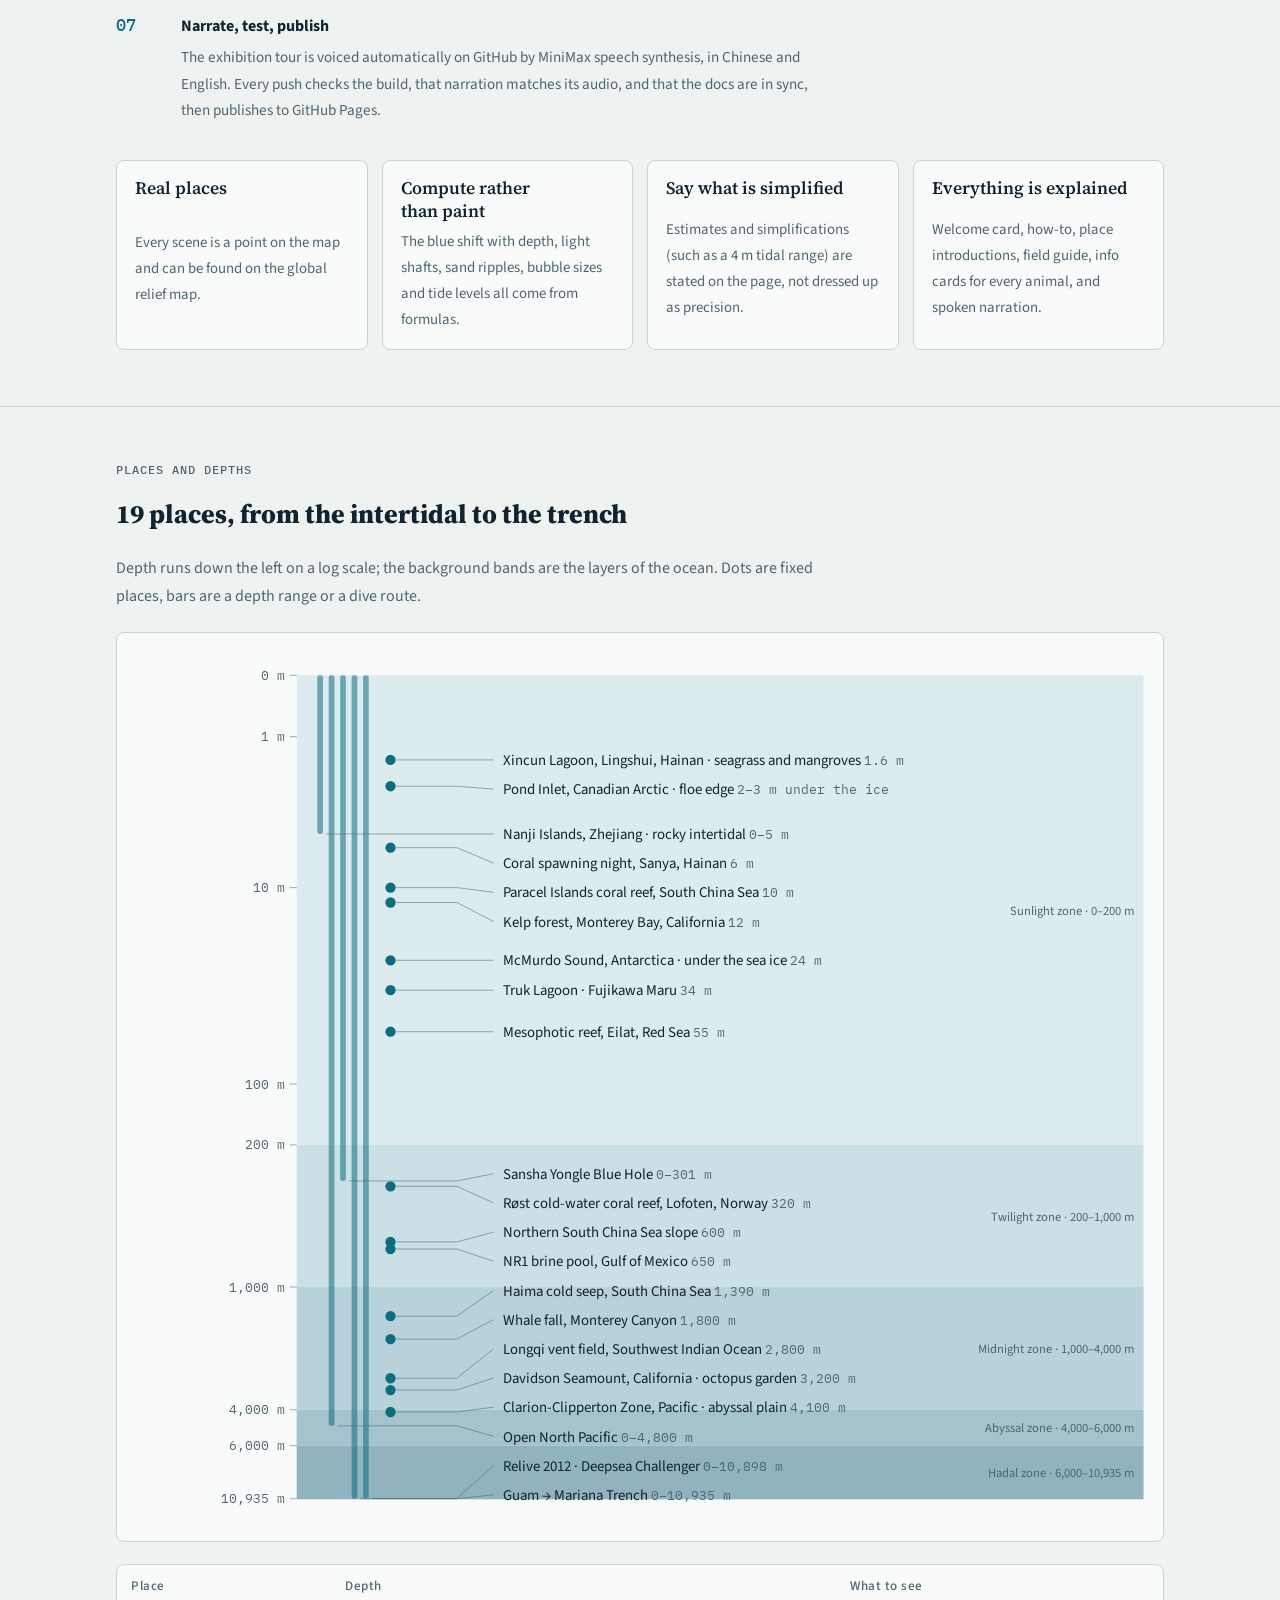
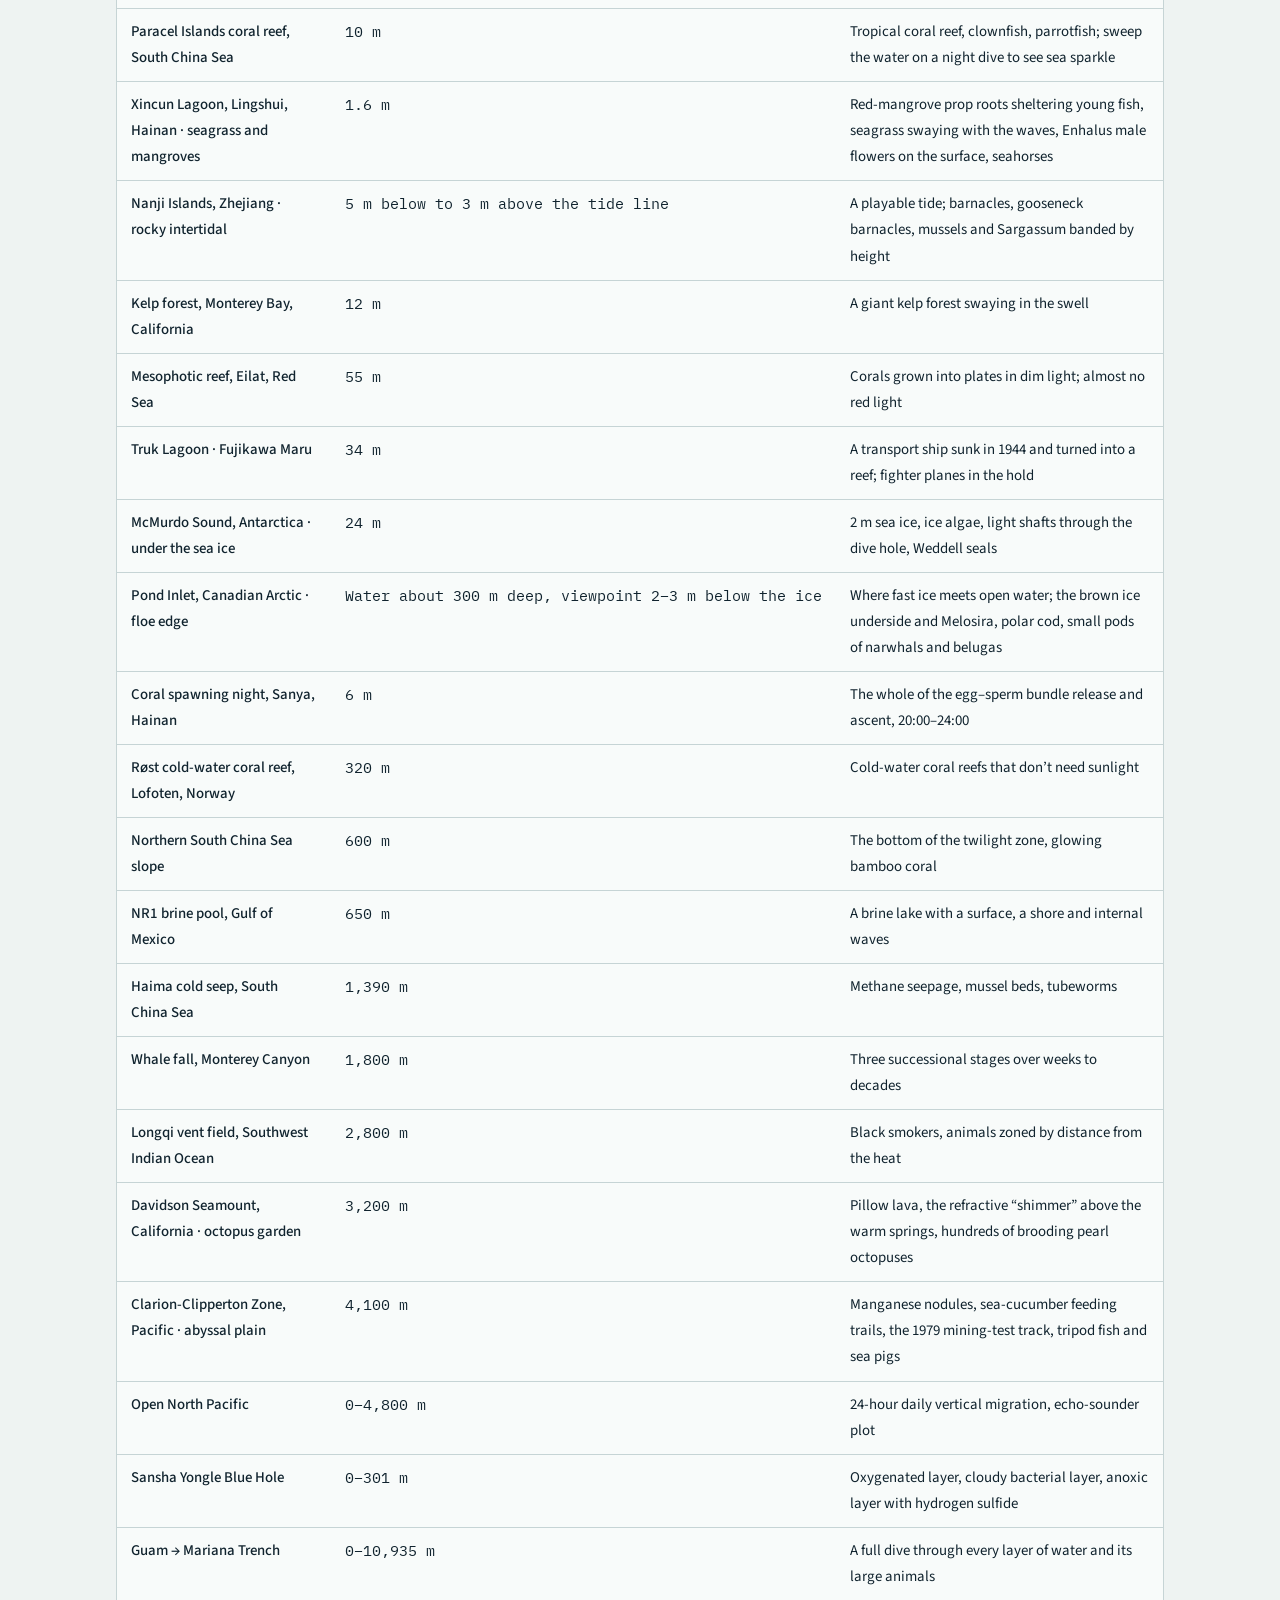
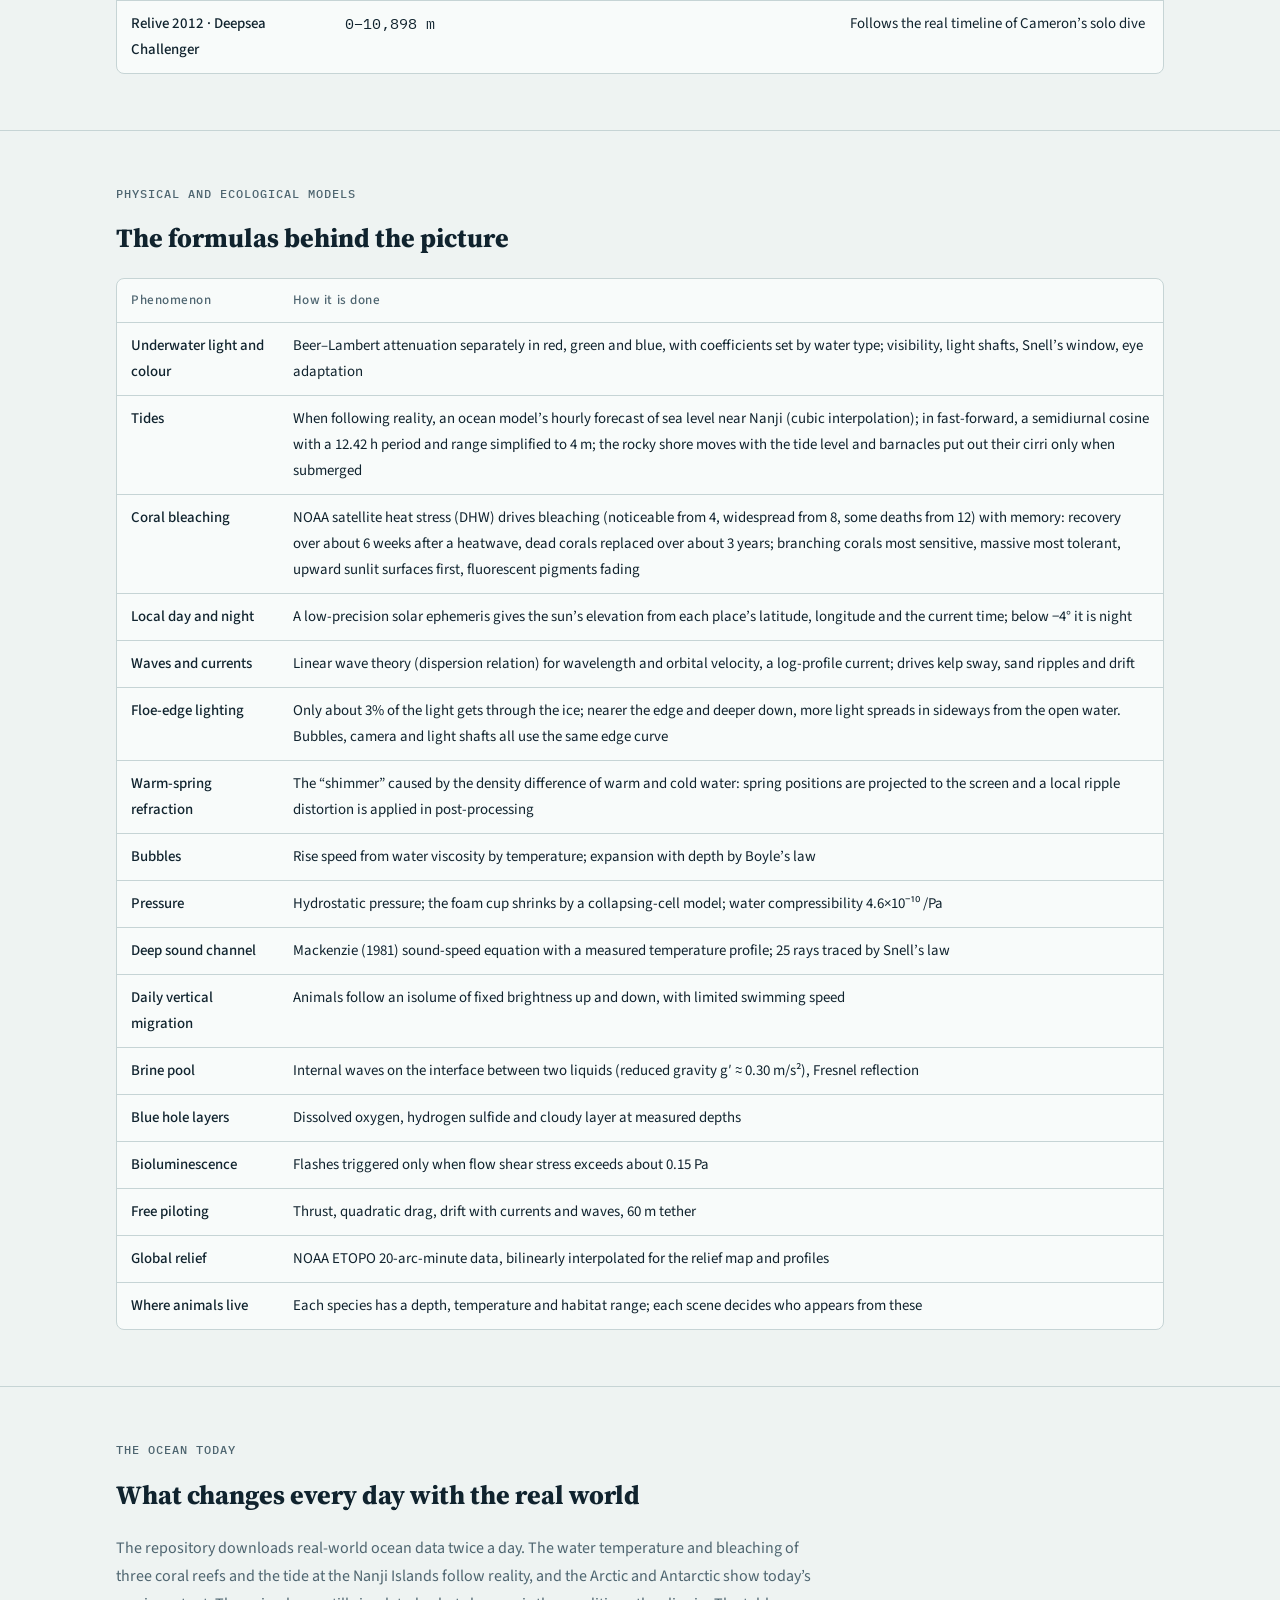
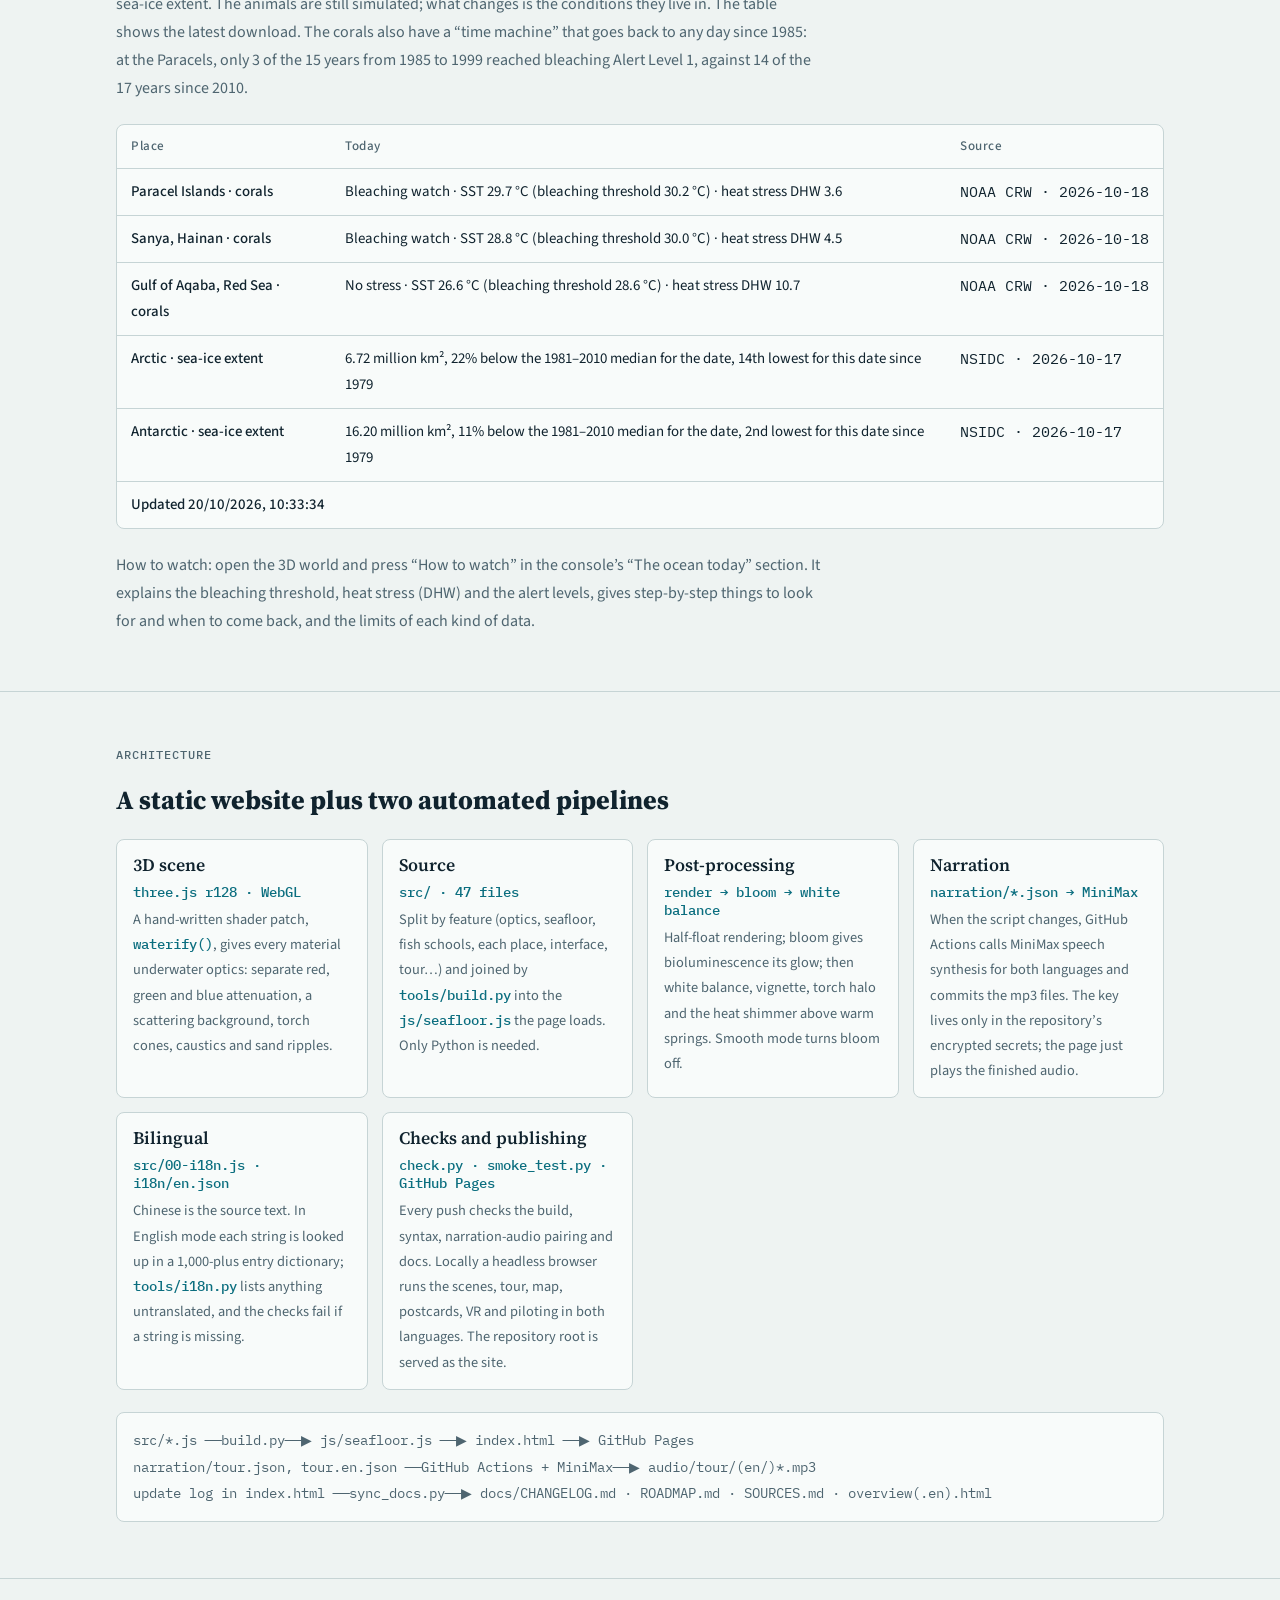
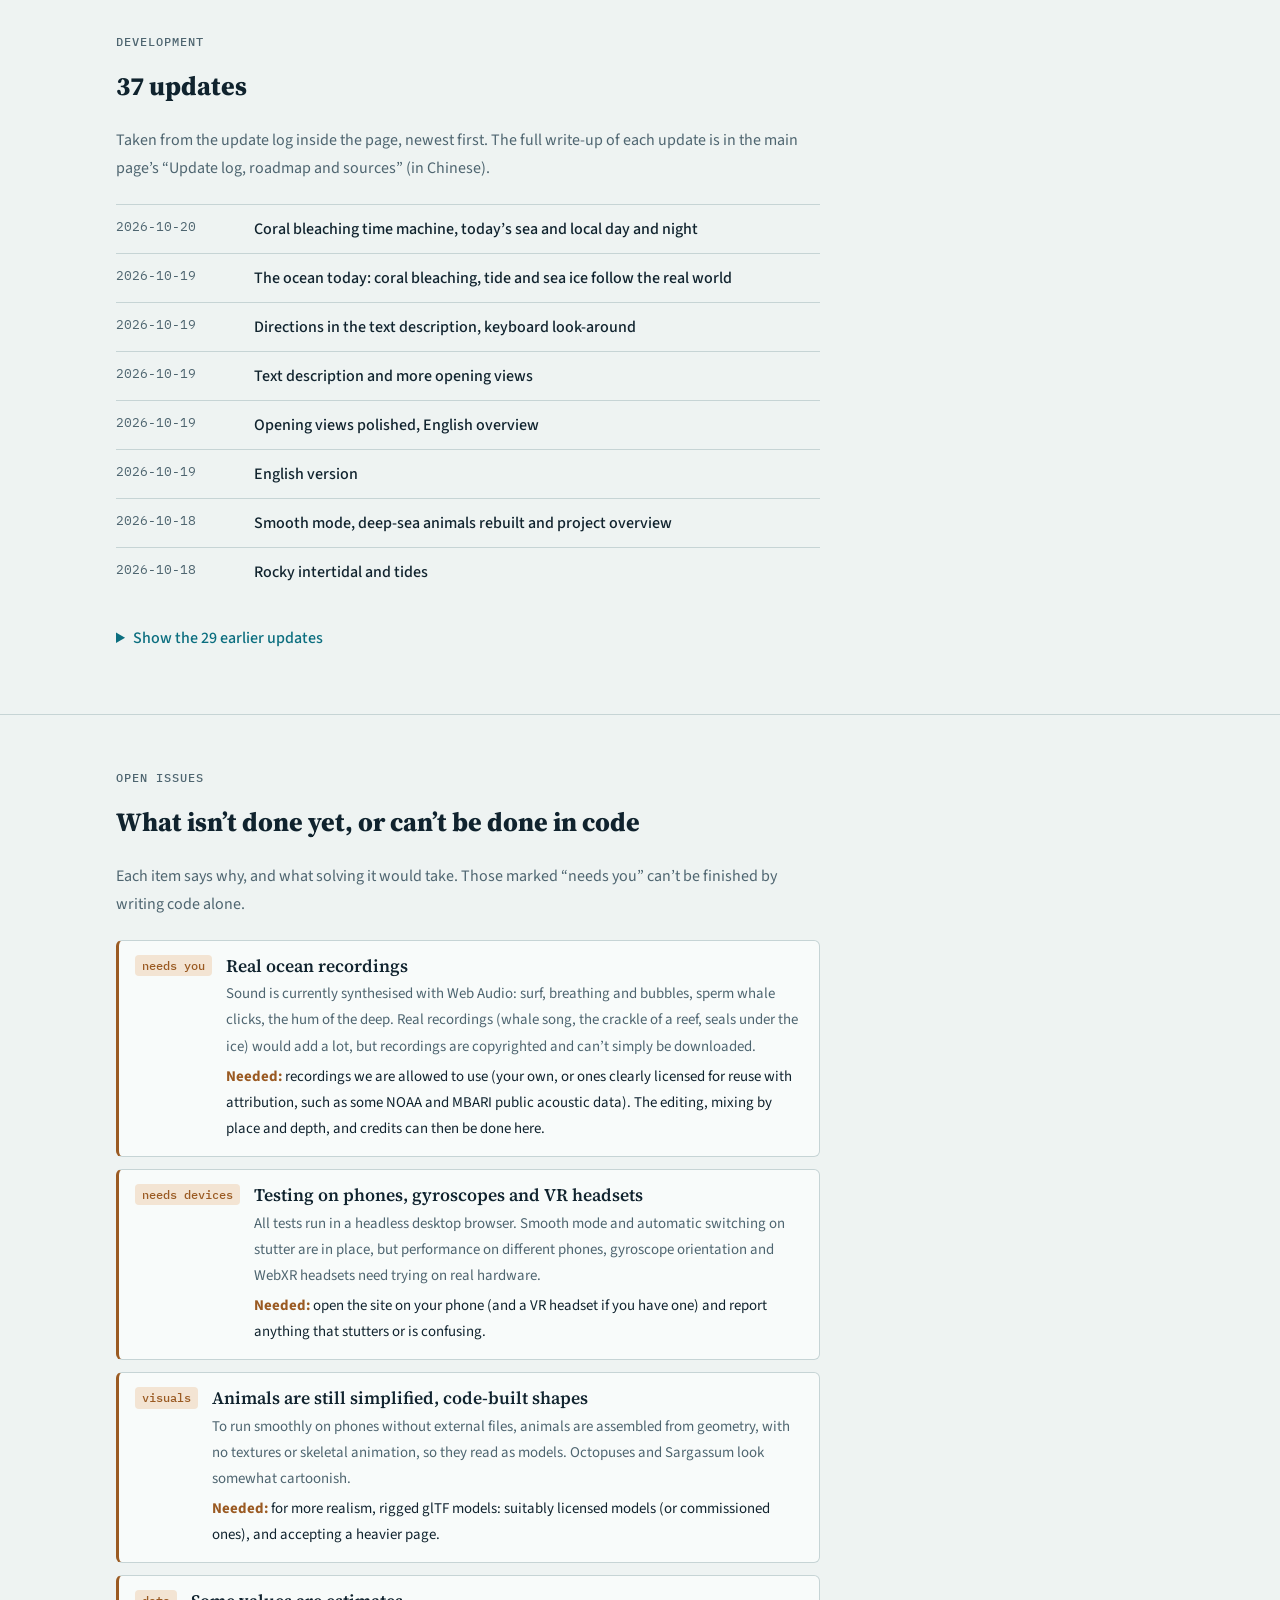
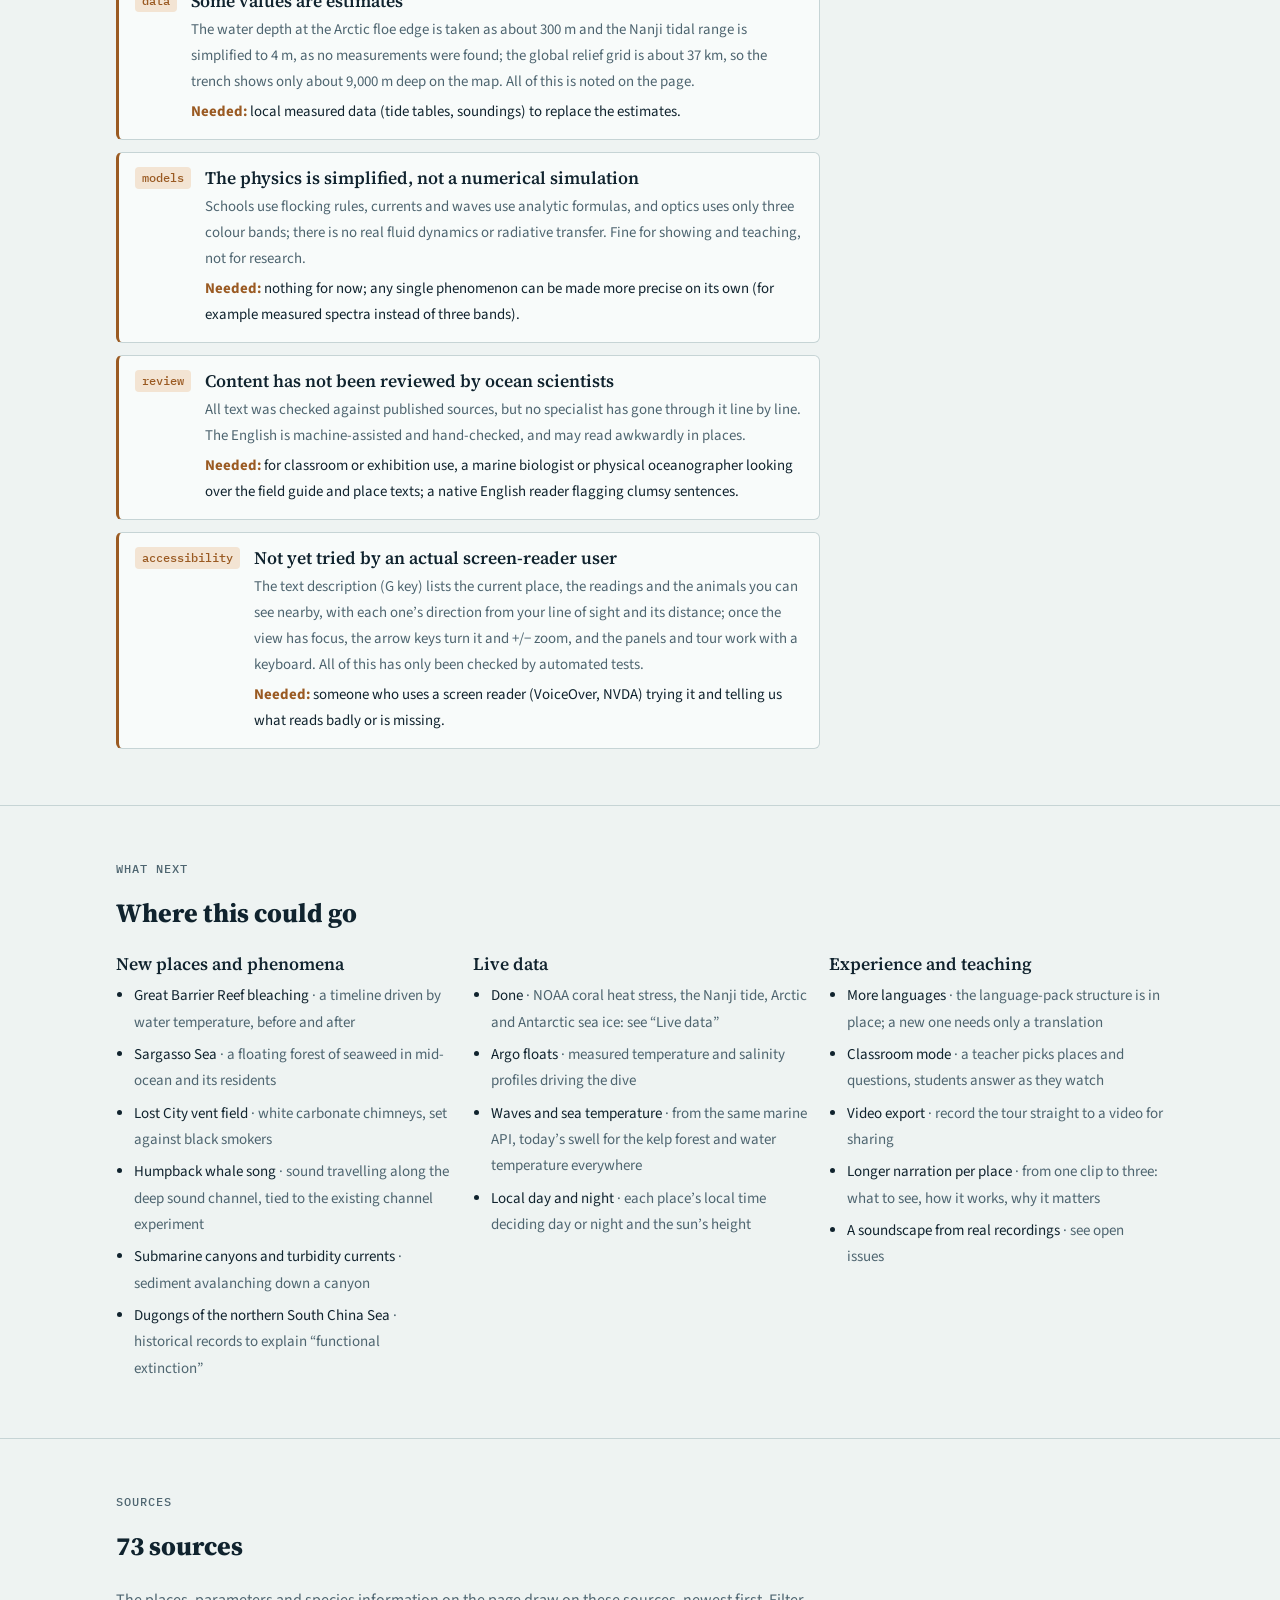
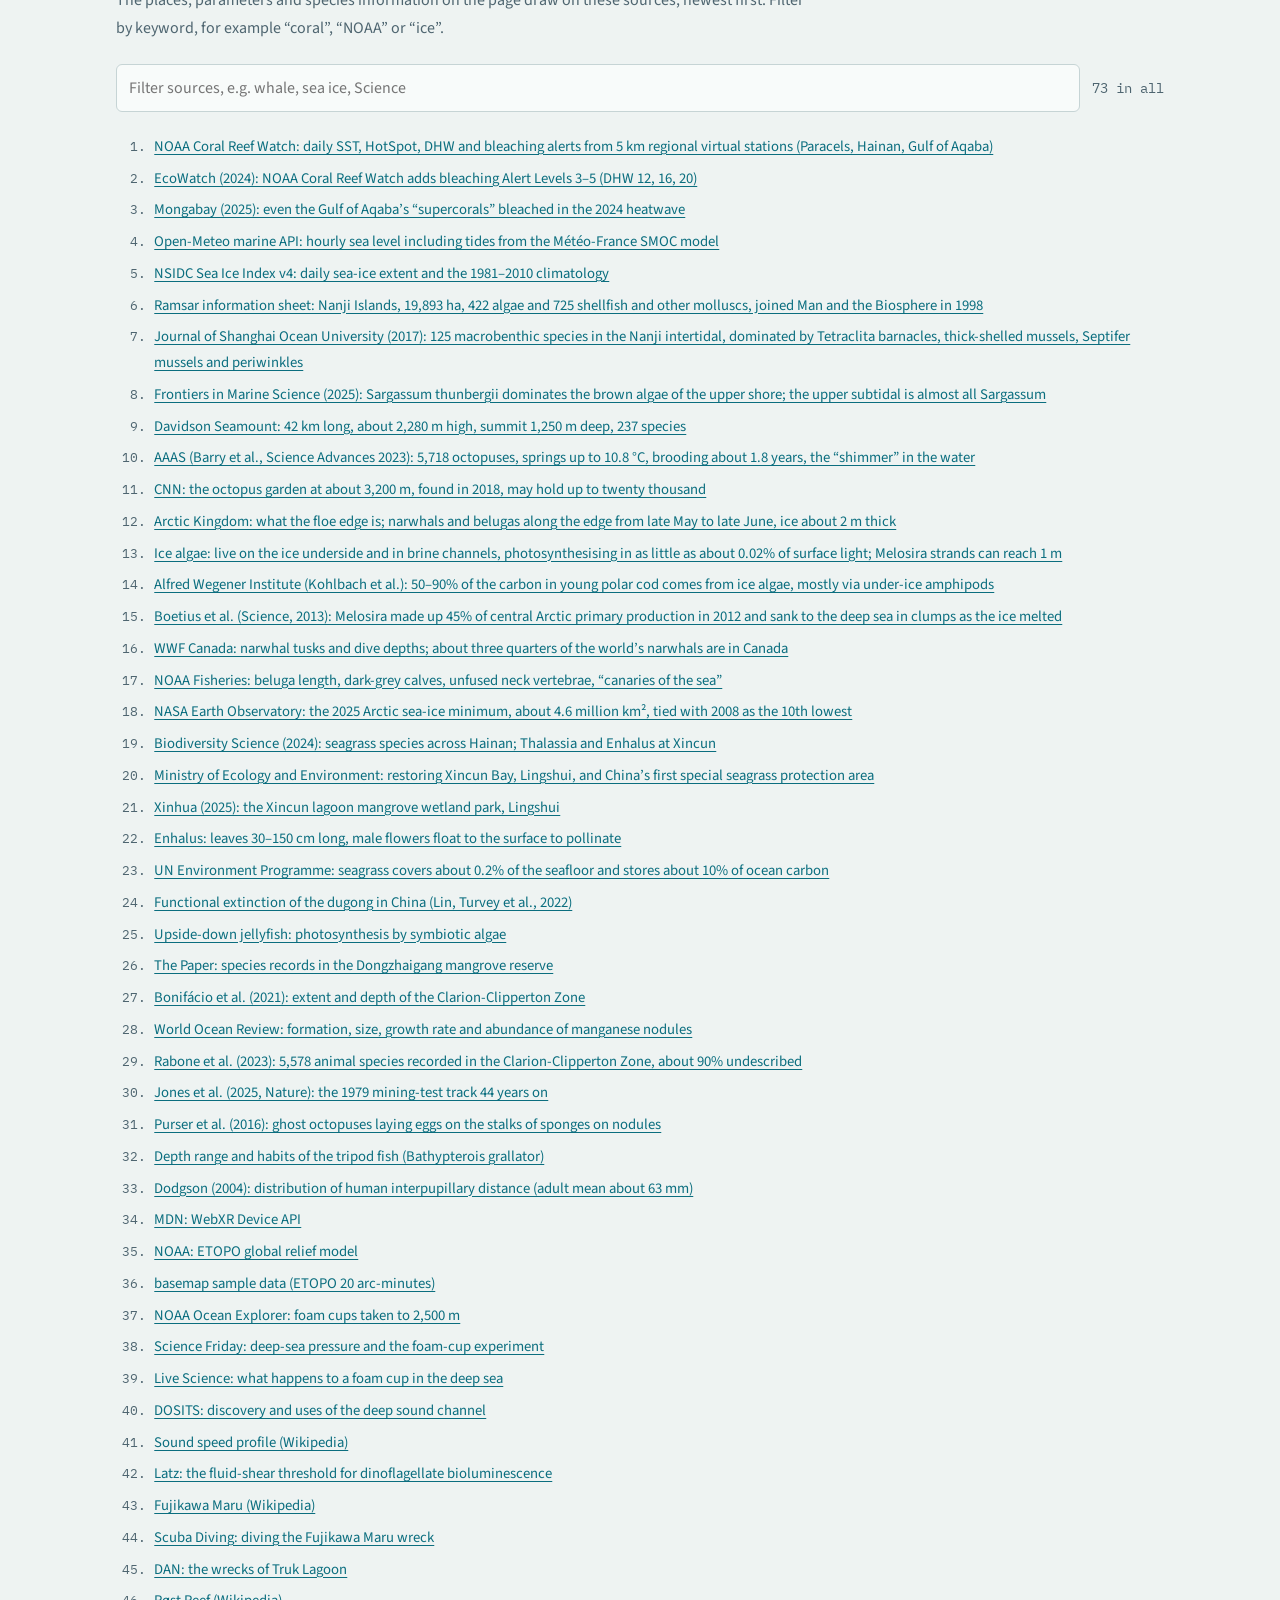
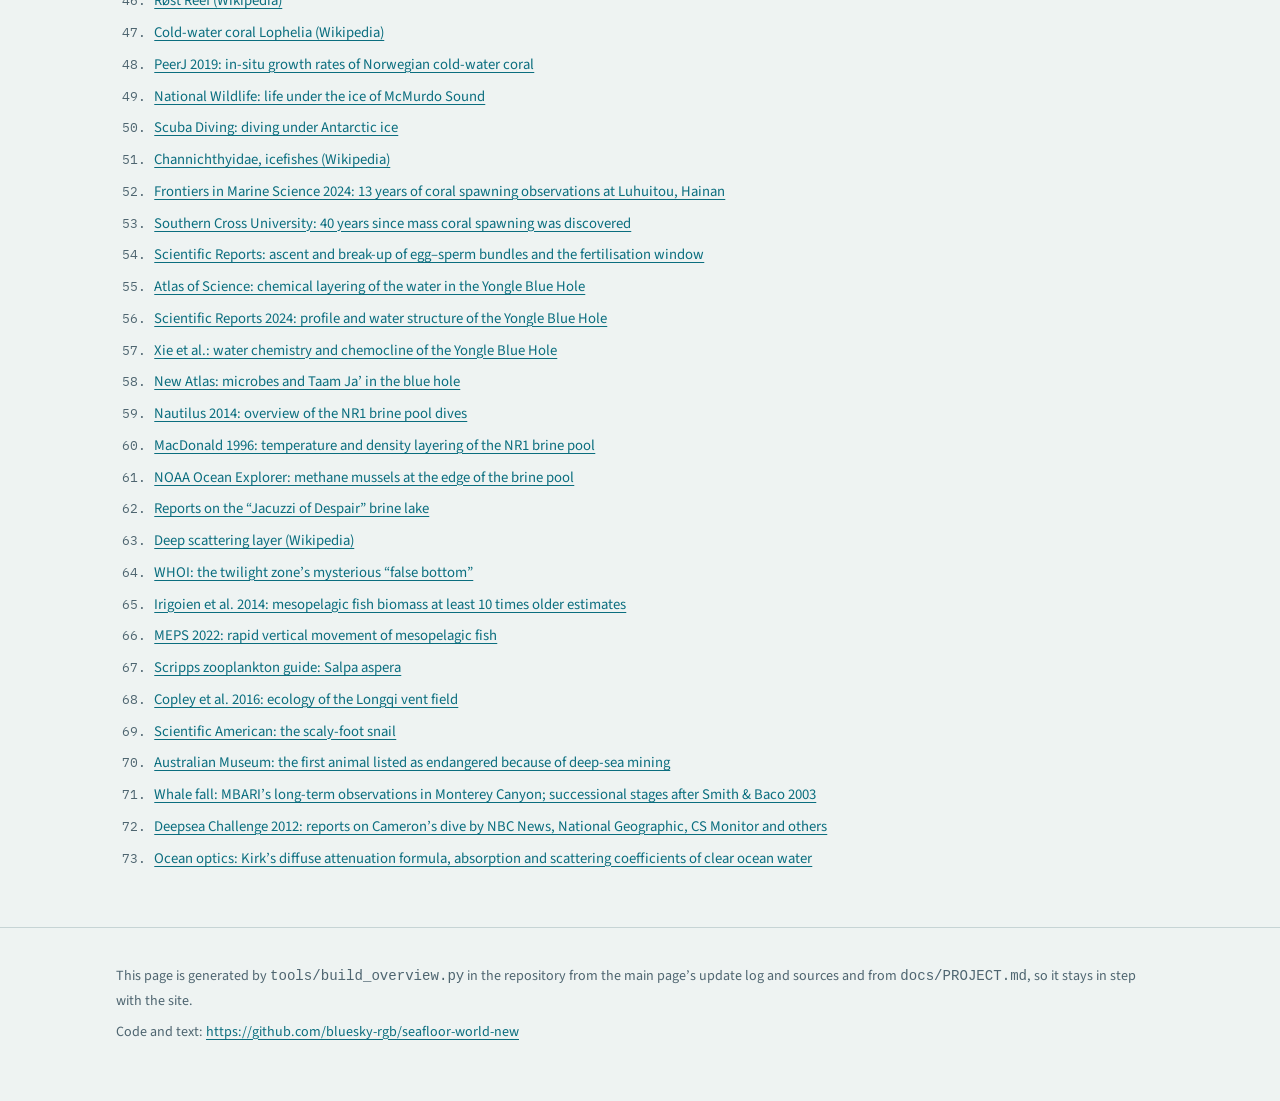
==== commit a847f94d: "Make the coral time machine easy to find: button in the left stack and in The ocean today One click " ====
--- a/overview.en.html
+++ b/overview.en.html
@@ -137,7 +137,7 @@
     <a class="btn" href="https://github.com/bluesky-rgb/seafloor-world-new/blob/main/docs/ARCHITECTURE.md" target="_blank" rel="noopener">How it is built (Chinese)</a>
     <a class="btn" href="overview.html" lang="zh-CN">中文</a>
   </div>
-  <div class="stats"><div><b>19</b><span>places</span></div><div><b>2</b><span>dive routes</span></div><div><b>103</b><span>species in the field guide</span></div><div><b>13</b><span>expeditions</span></div><div><b>17</b><span>physical and ecological models</span></div><div><b>73</b><span>sources</span></div><div><b>5,514</b><span>lines of code</span></div></div>
+  <div class="stats"><div><b>19</b><span>places</span></div><div><b>2</b><span>dive routes</span></div><div><b>103</b><span>species in the field guide</span></div><div><b>13</b><span>expeditions</span></div><div><b>17</b><span>physical and ecological models</span></div><div><b>73</b><span>sources</span></div><div><b>5,528</b><span>lines of code</span></div></div>
 </div></header>
 
 <nav class="idx" aria-label="Sections"><div class="wrap">
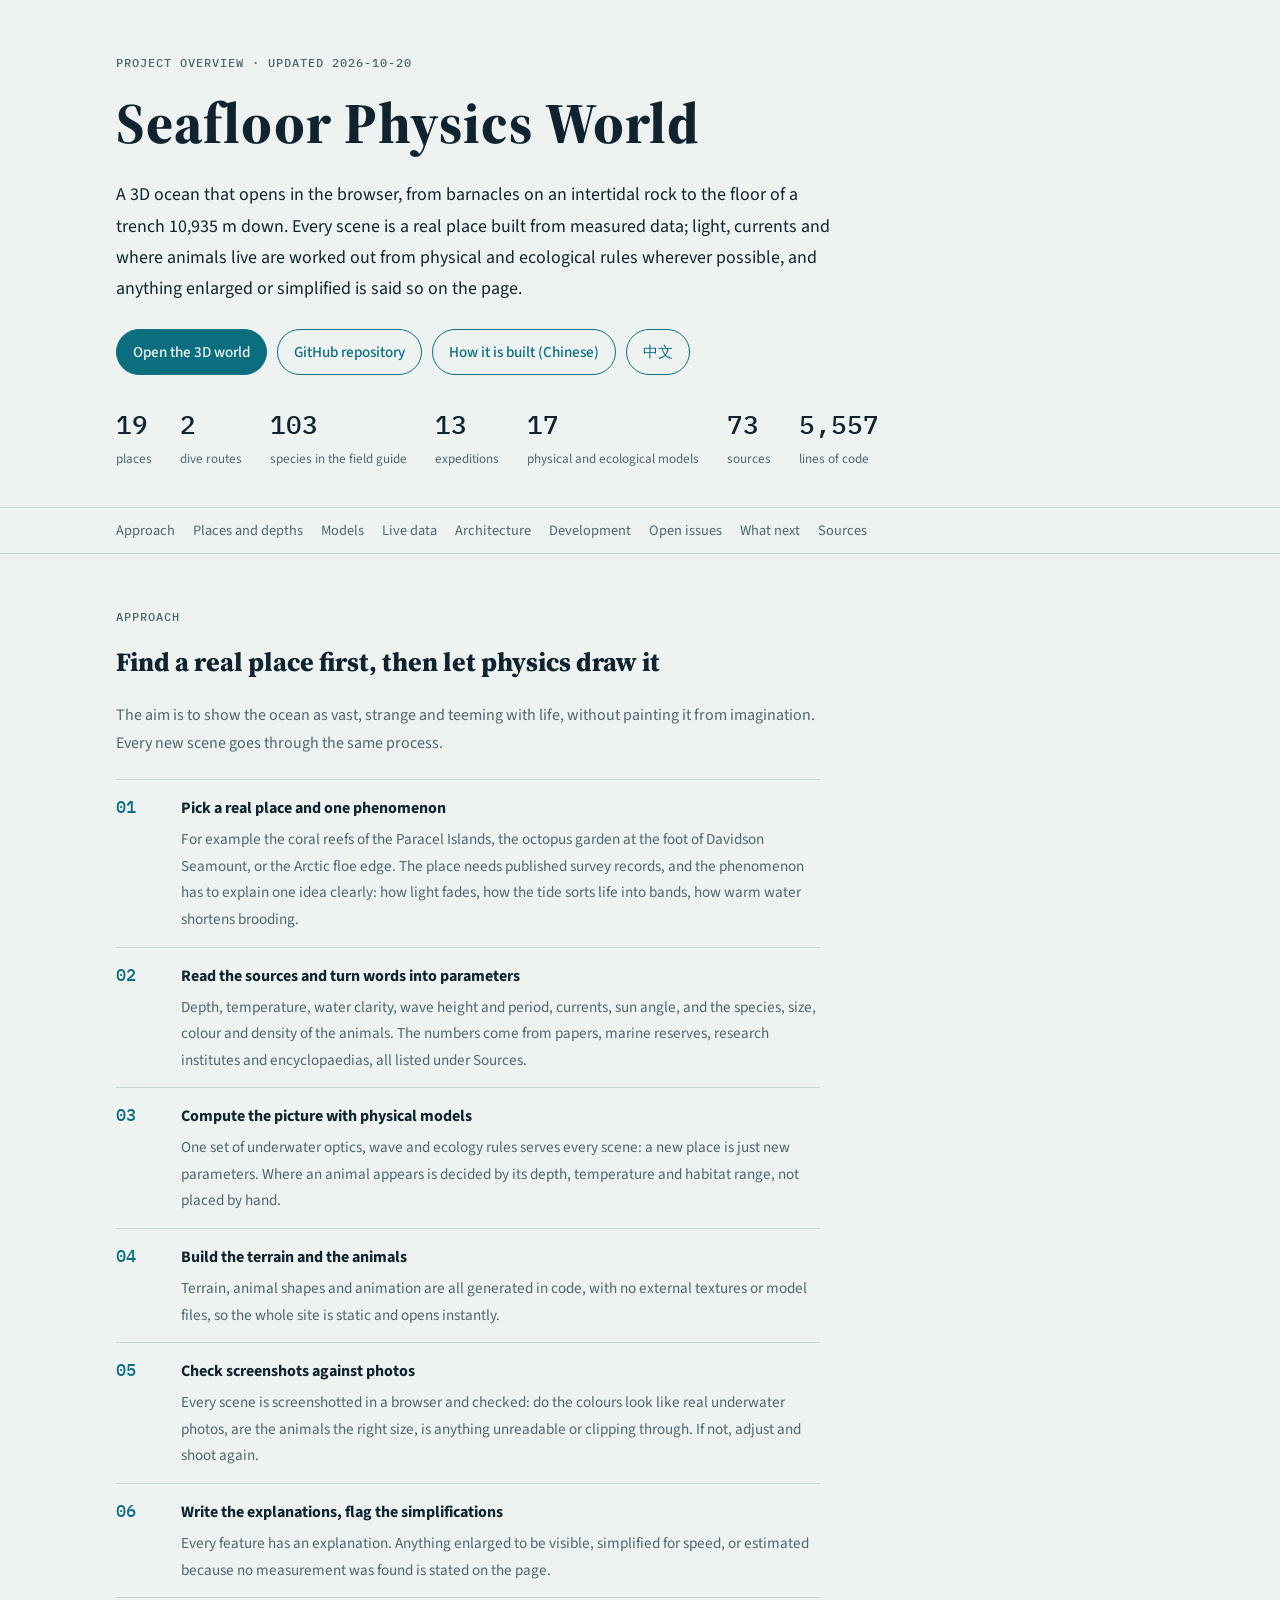
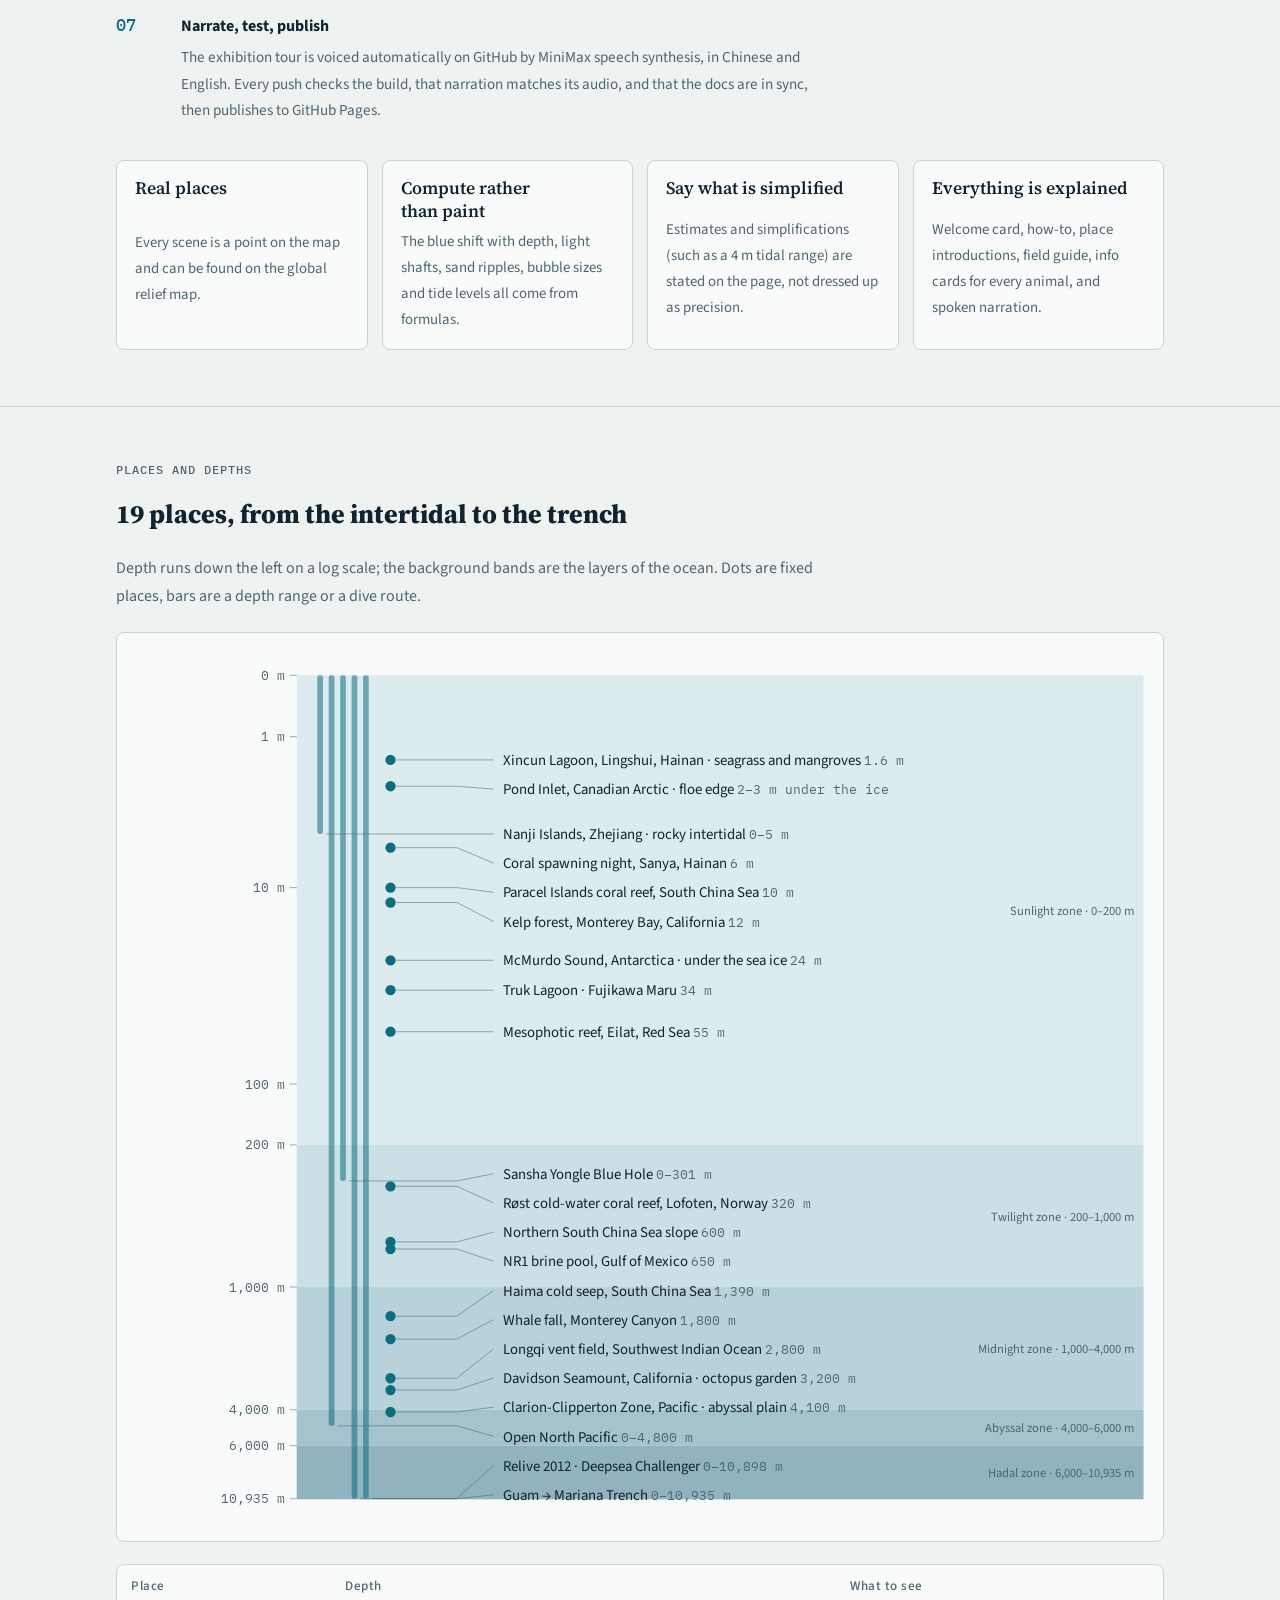
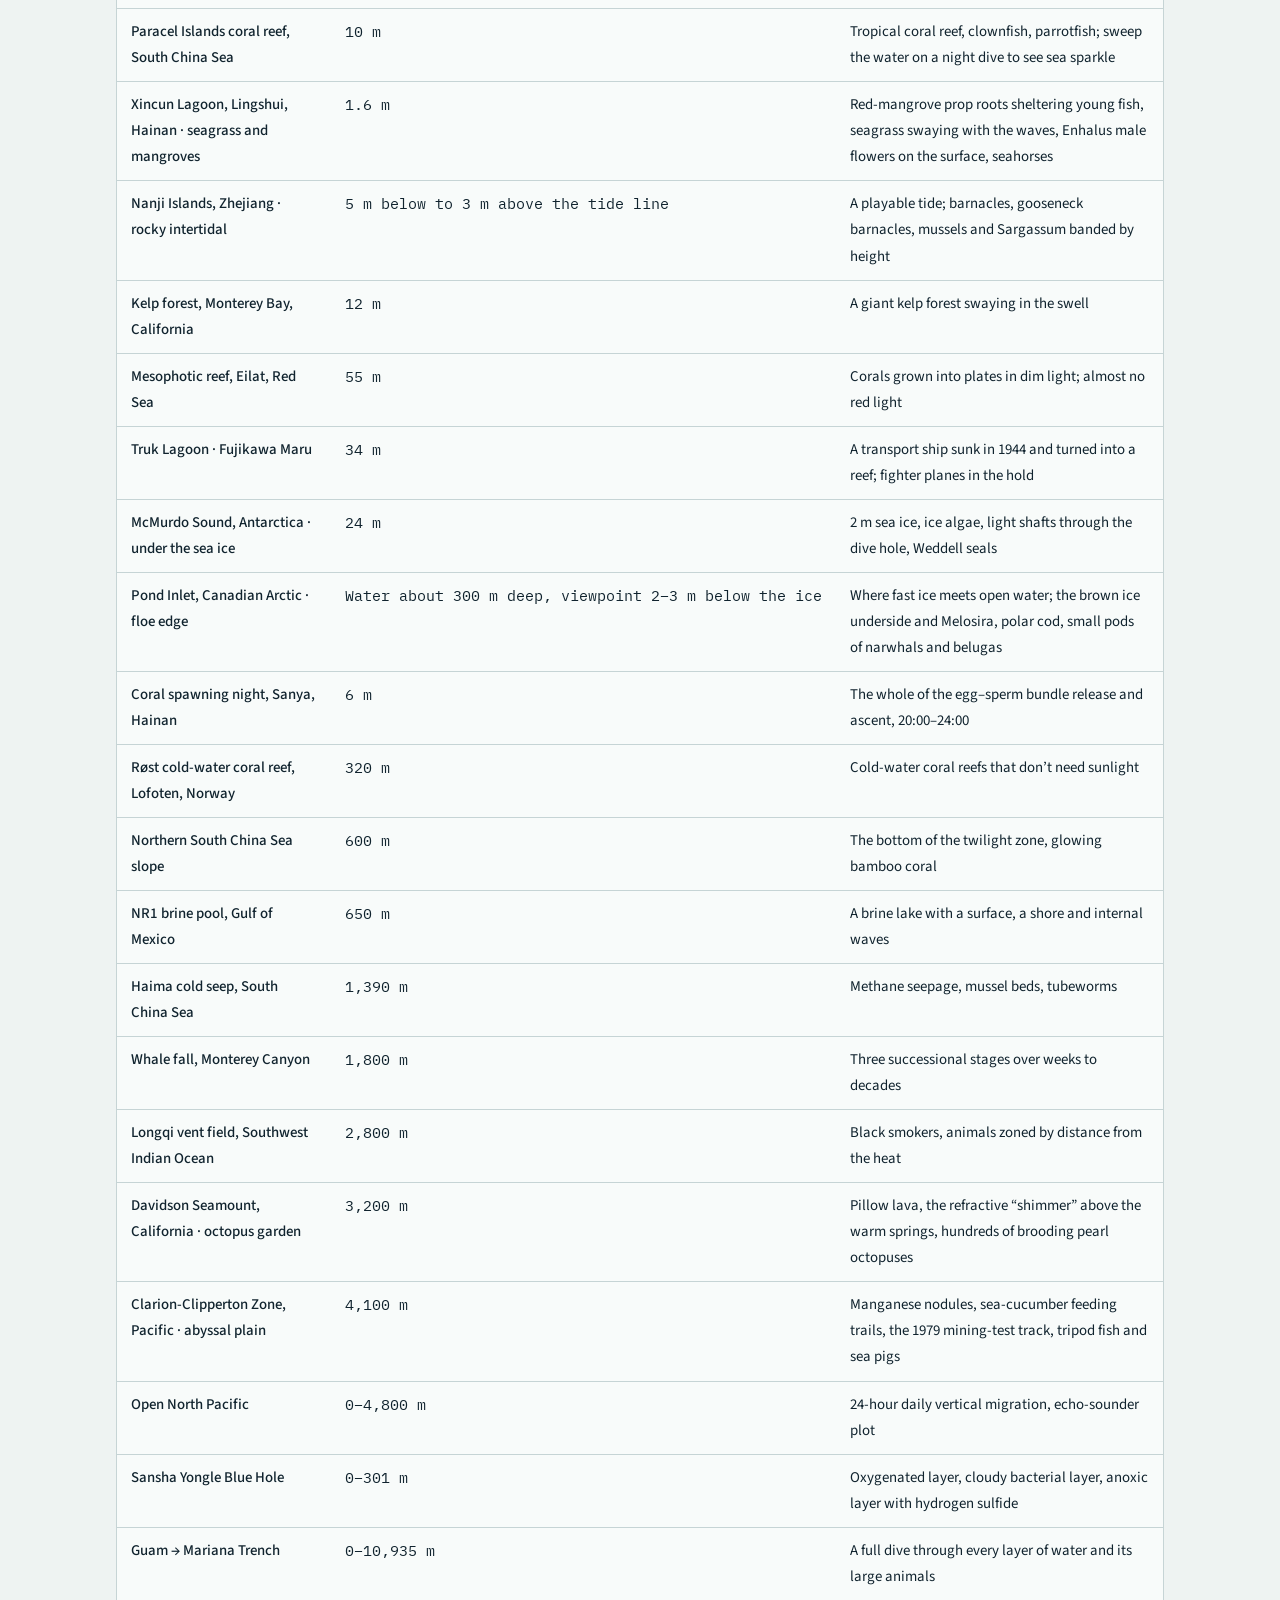
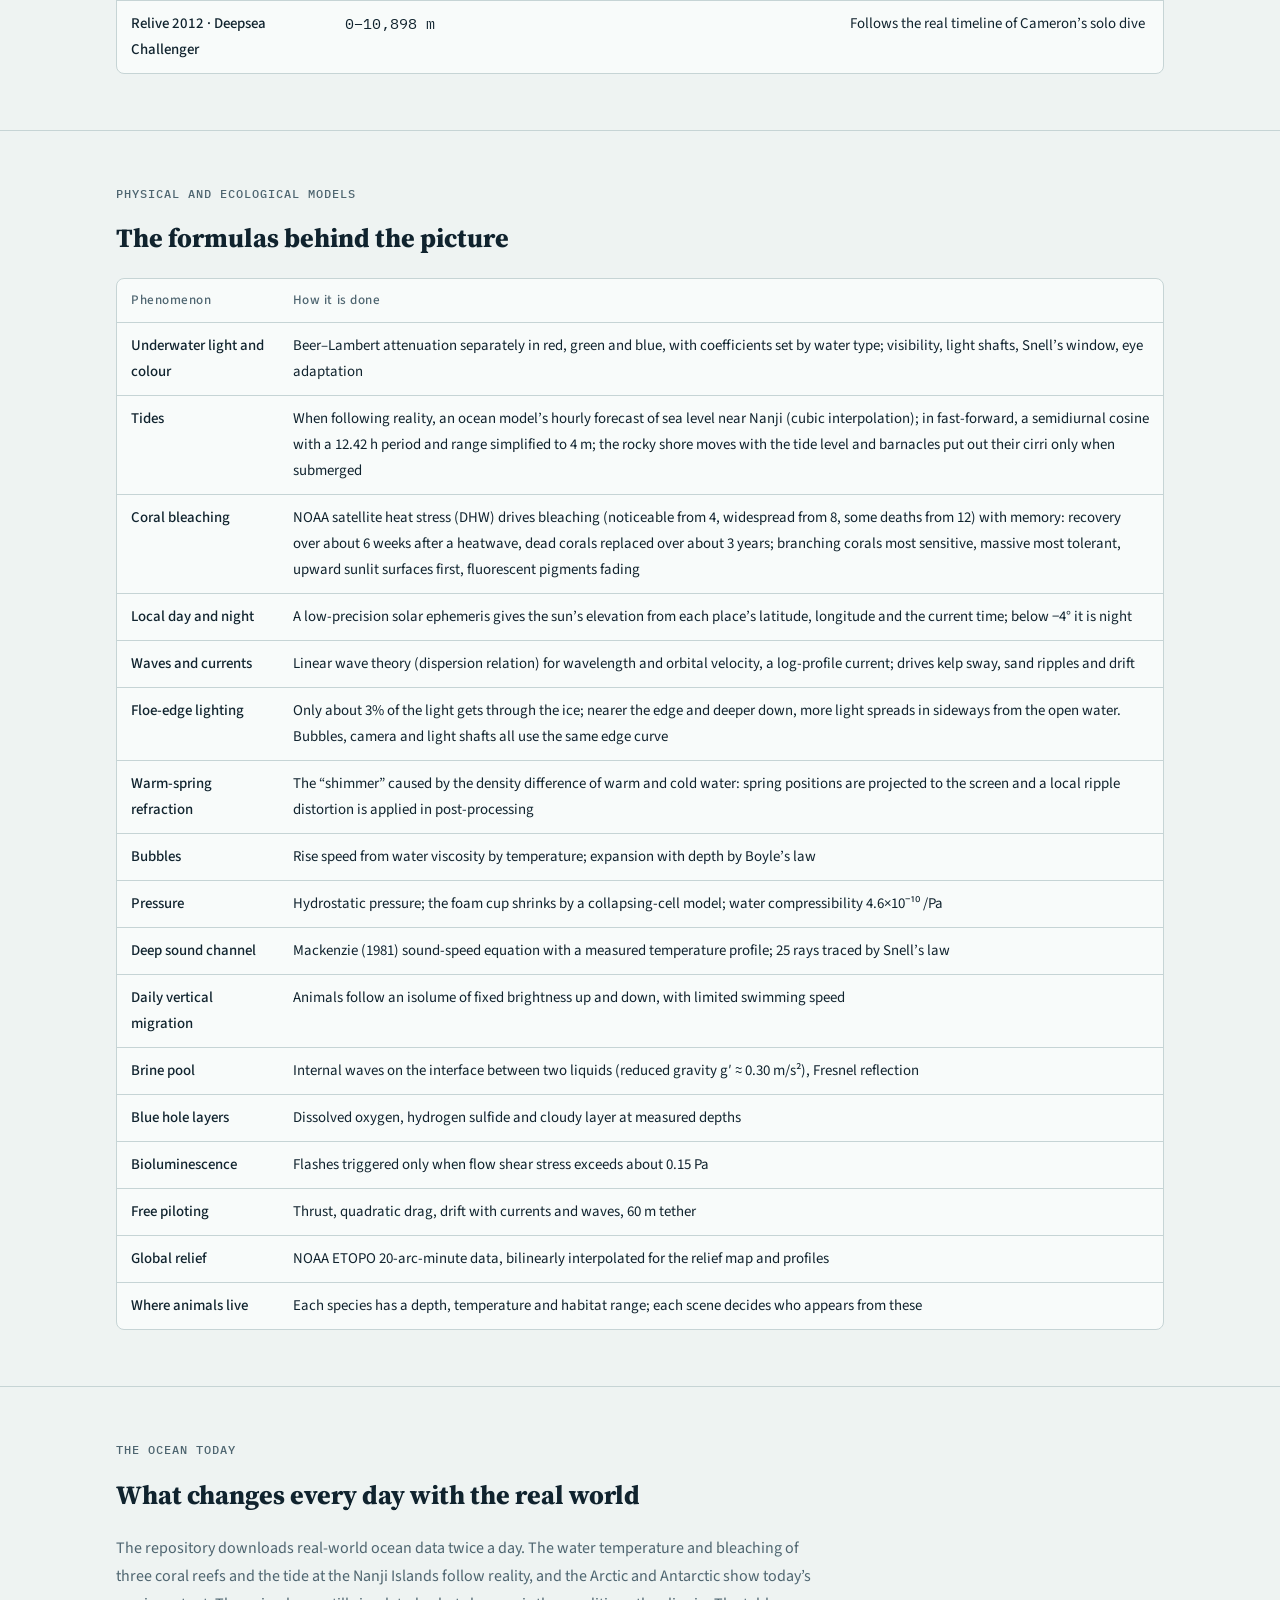
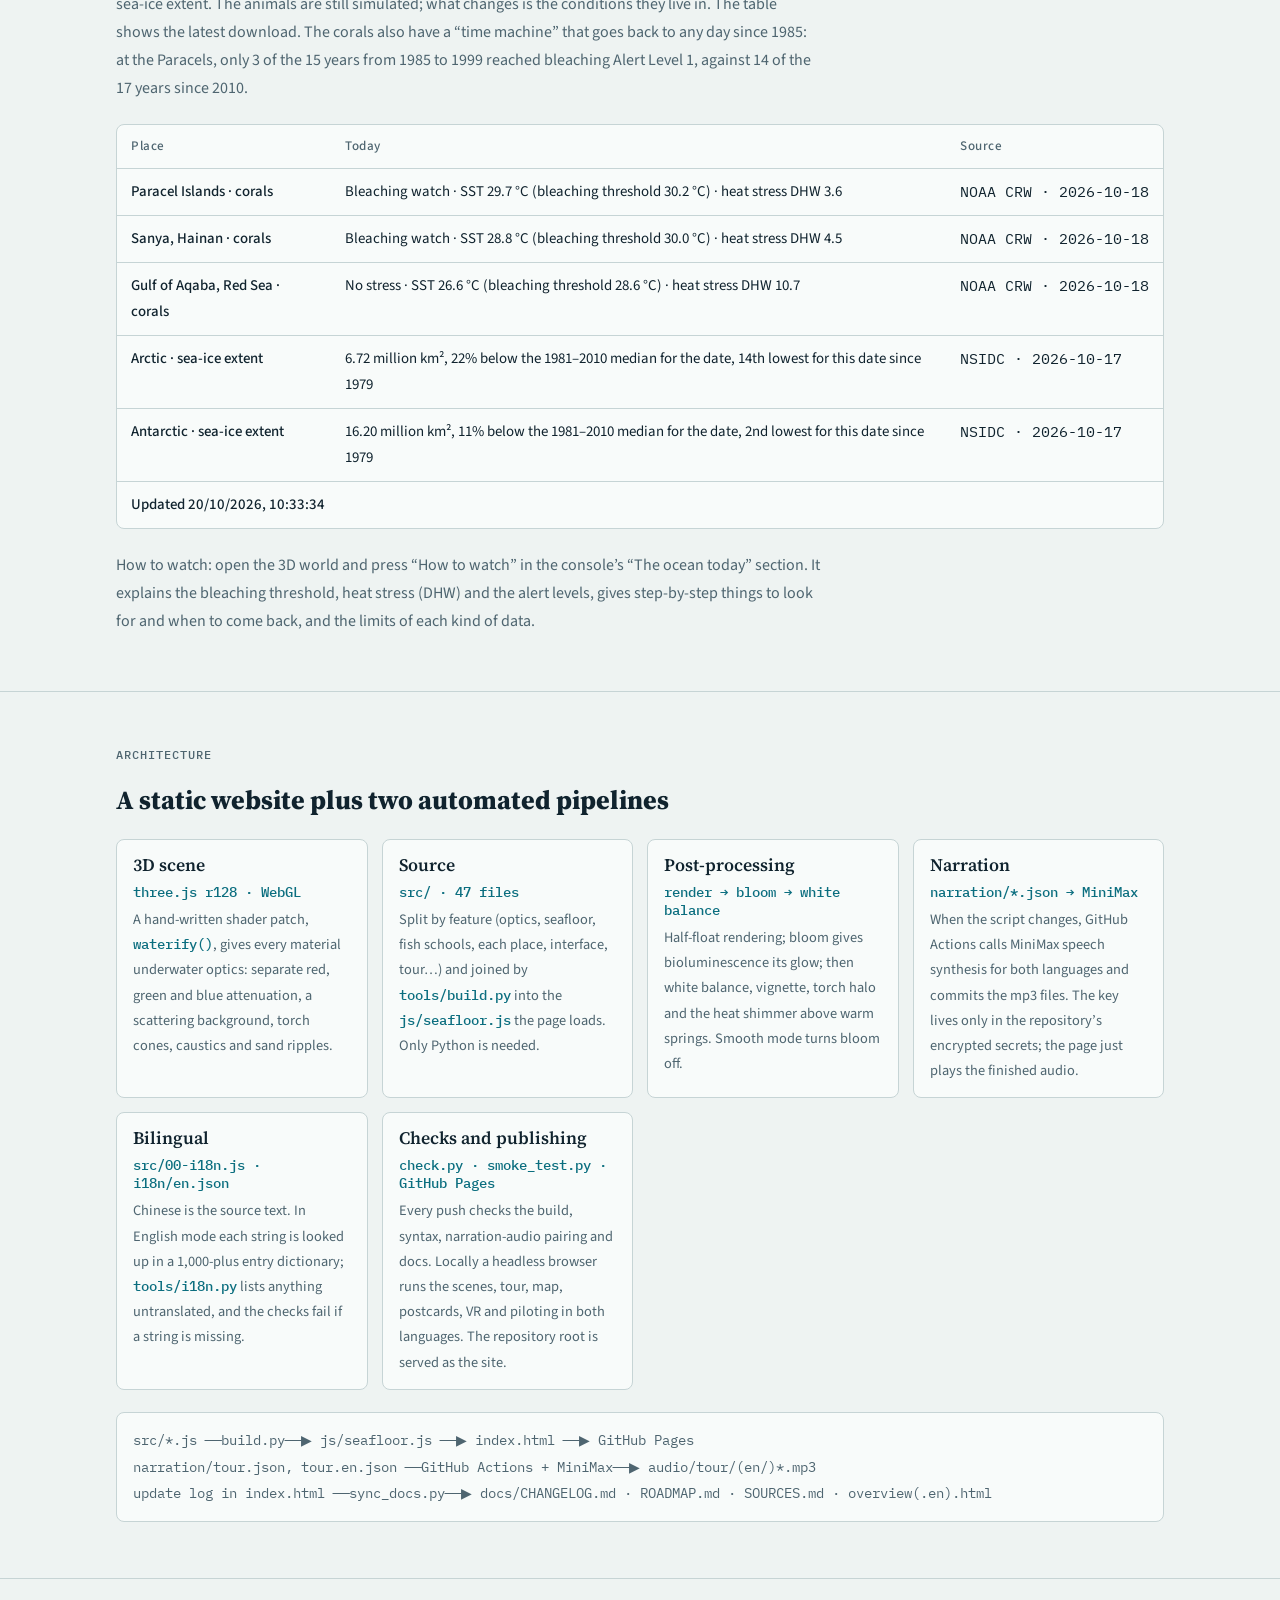
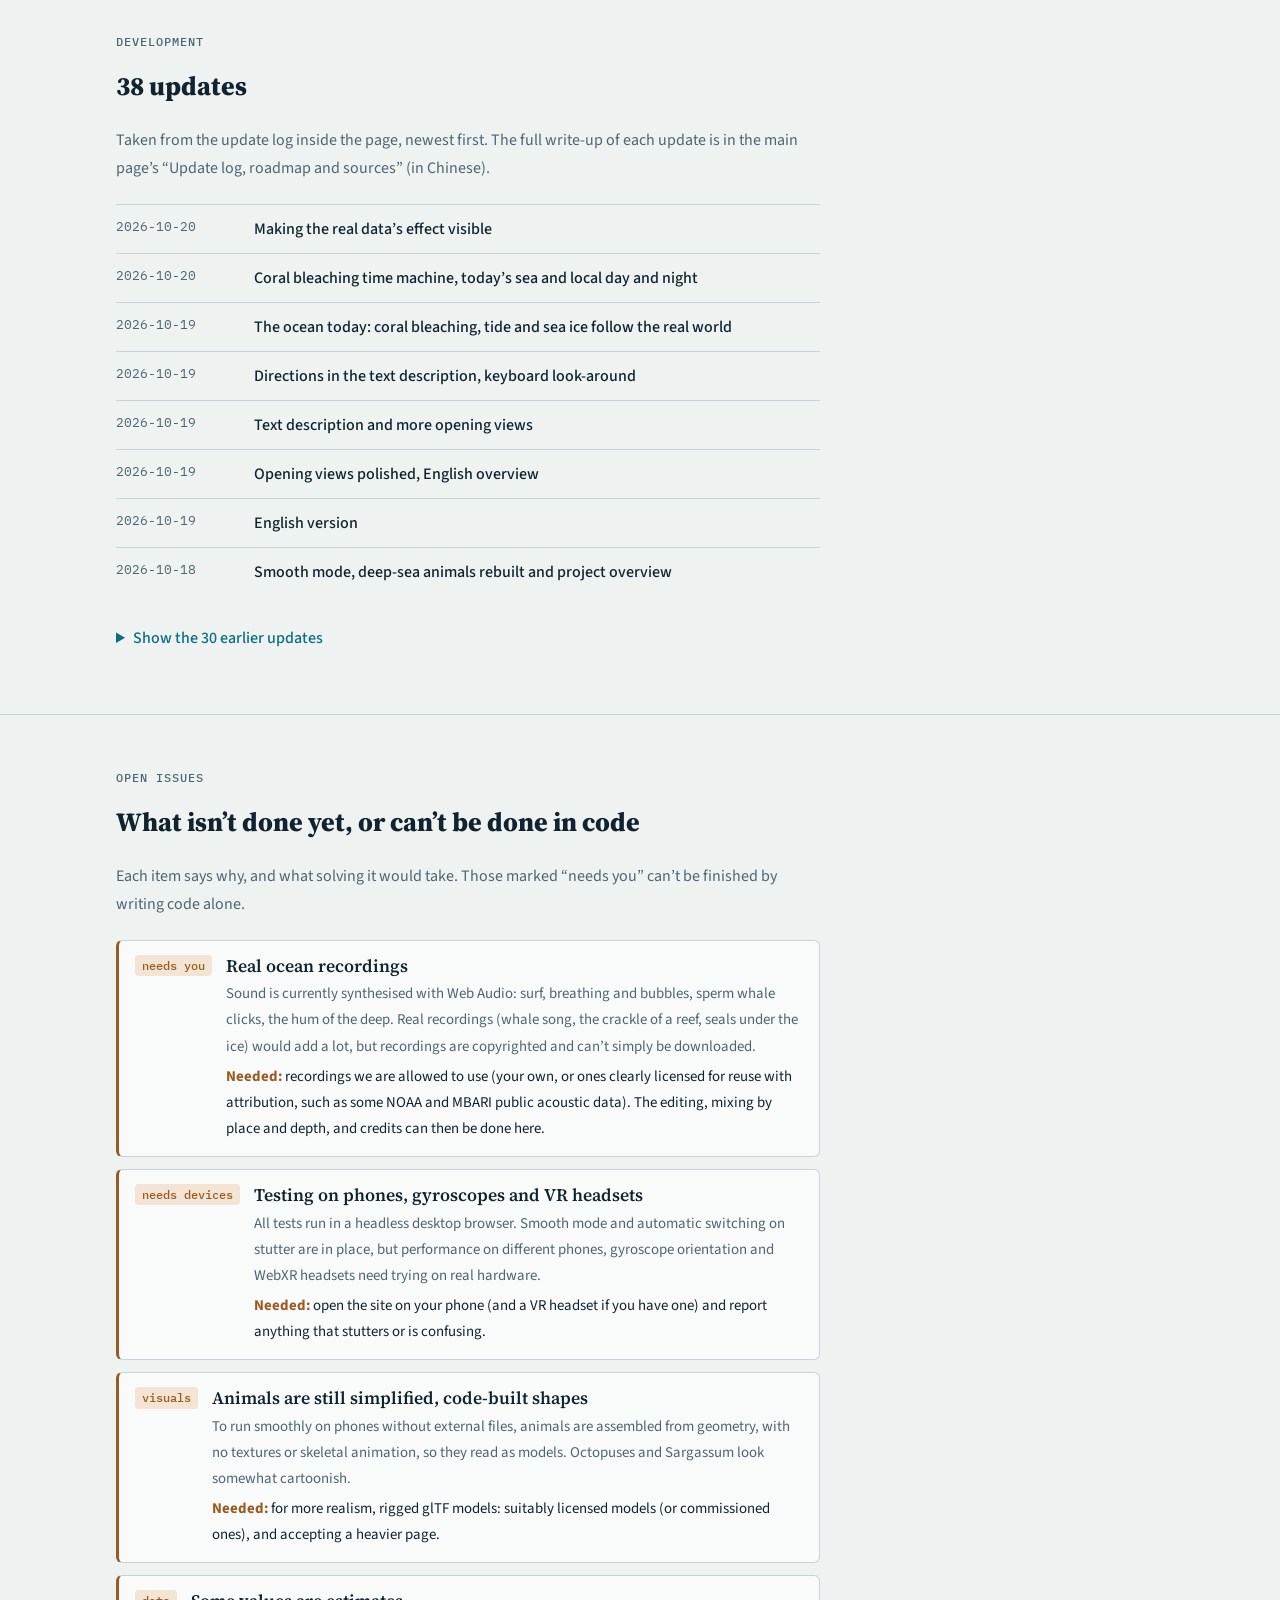
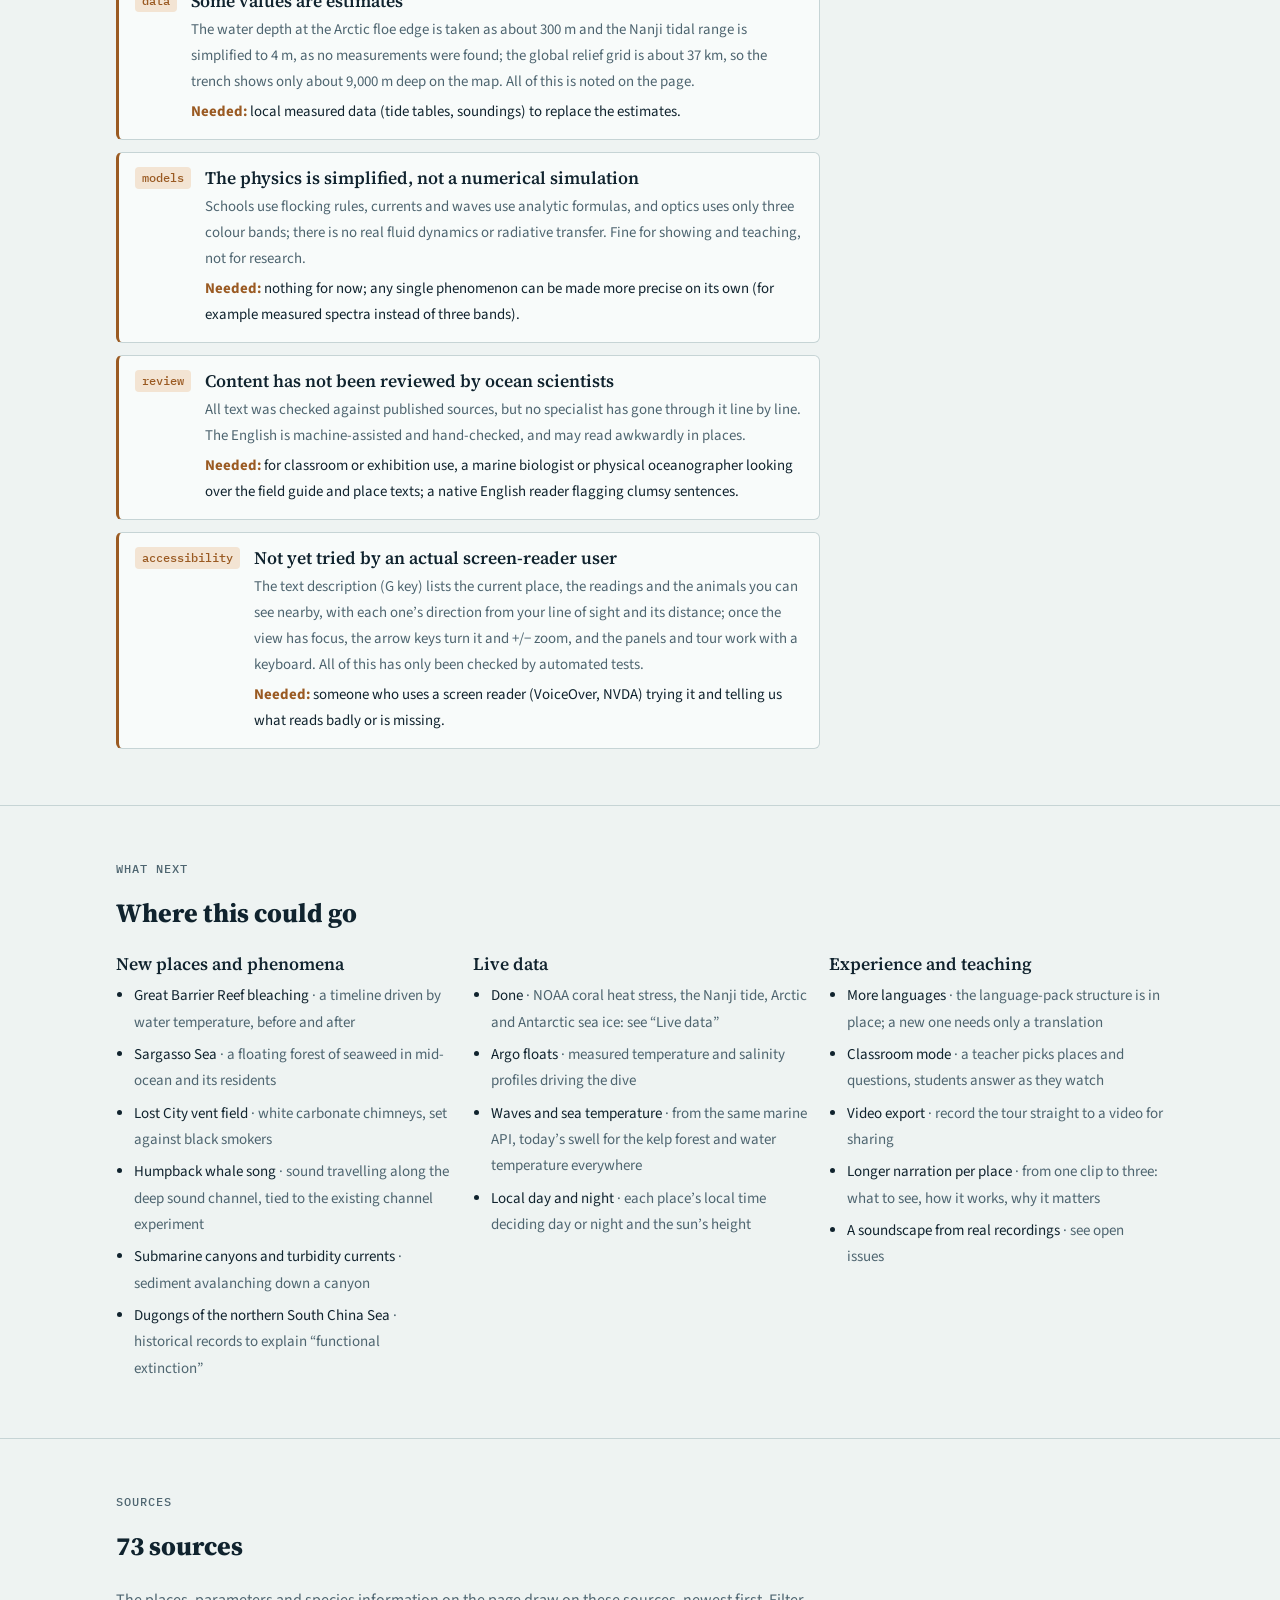
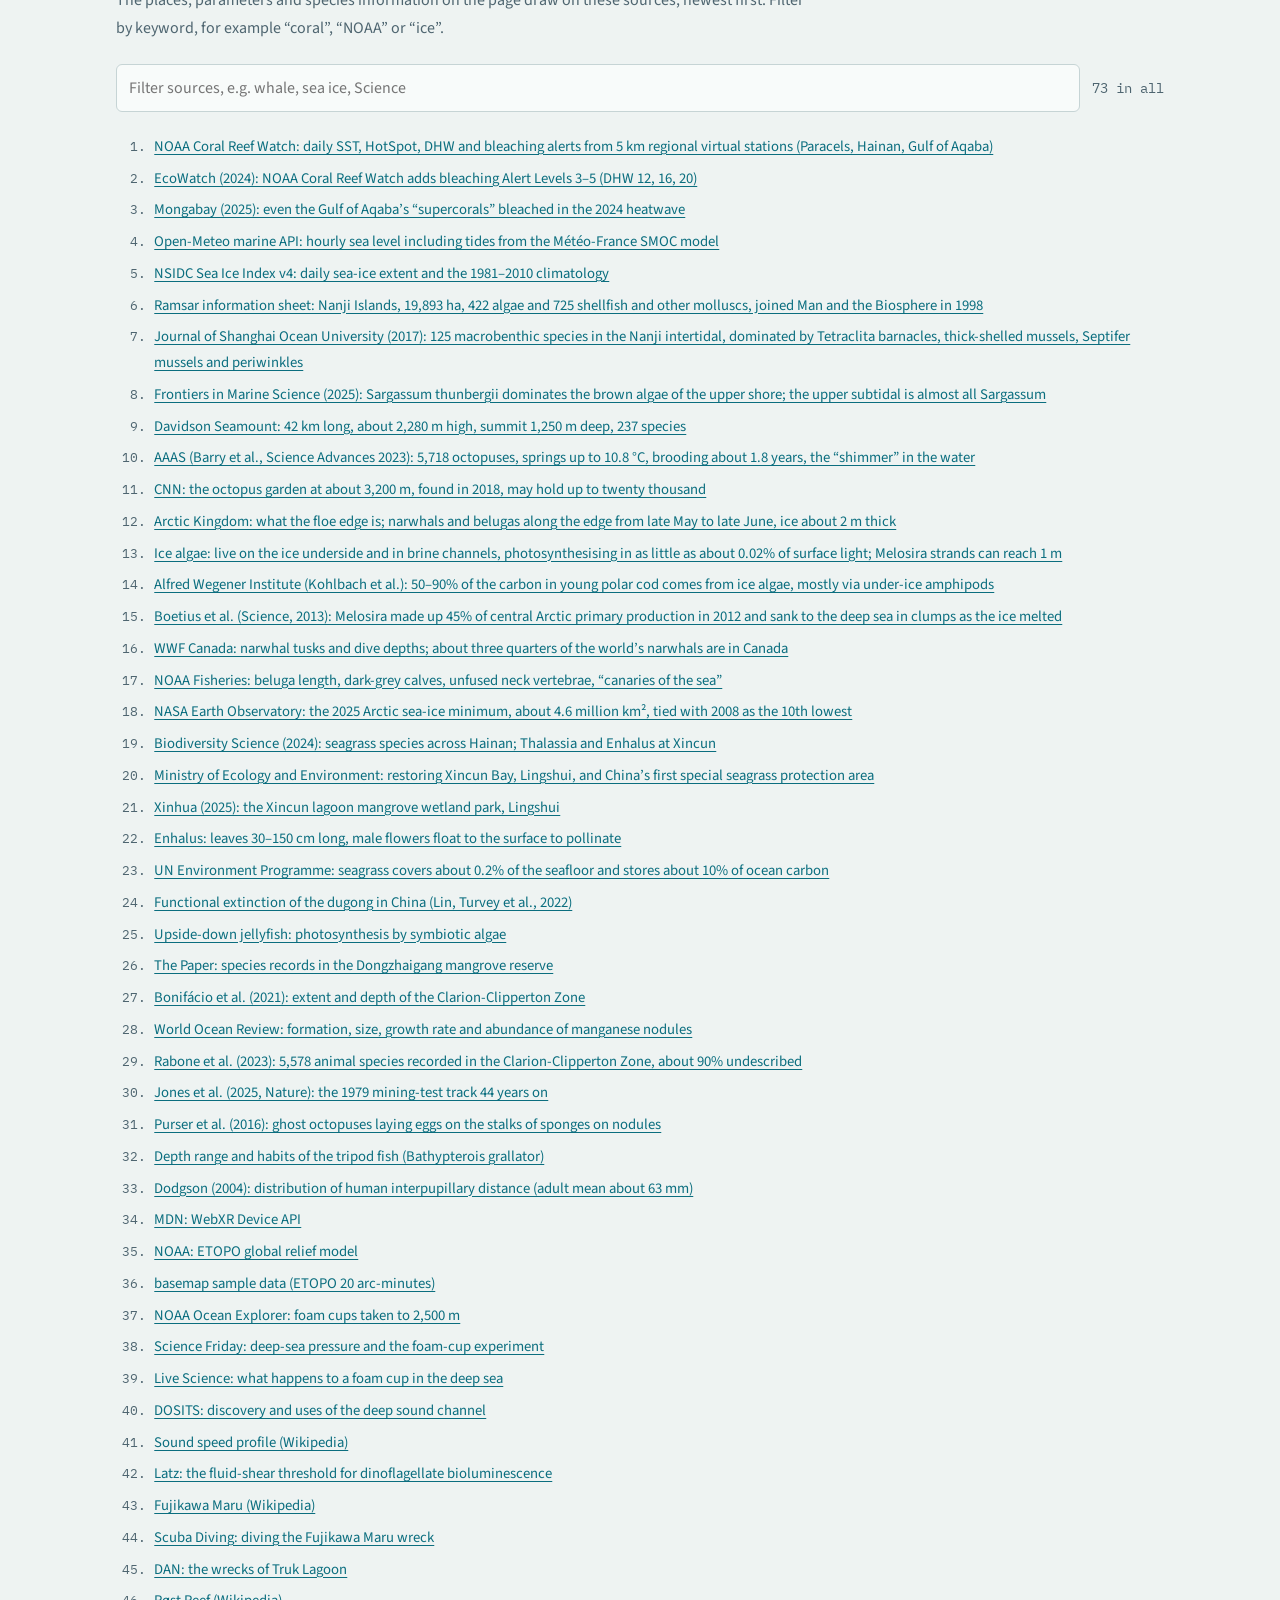
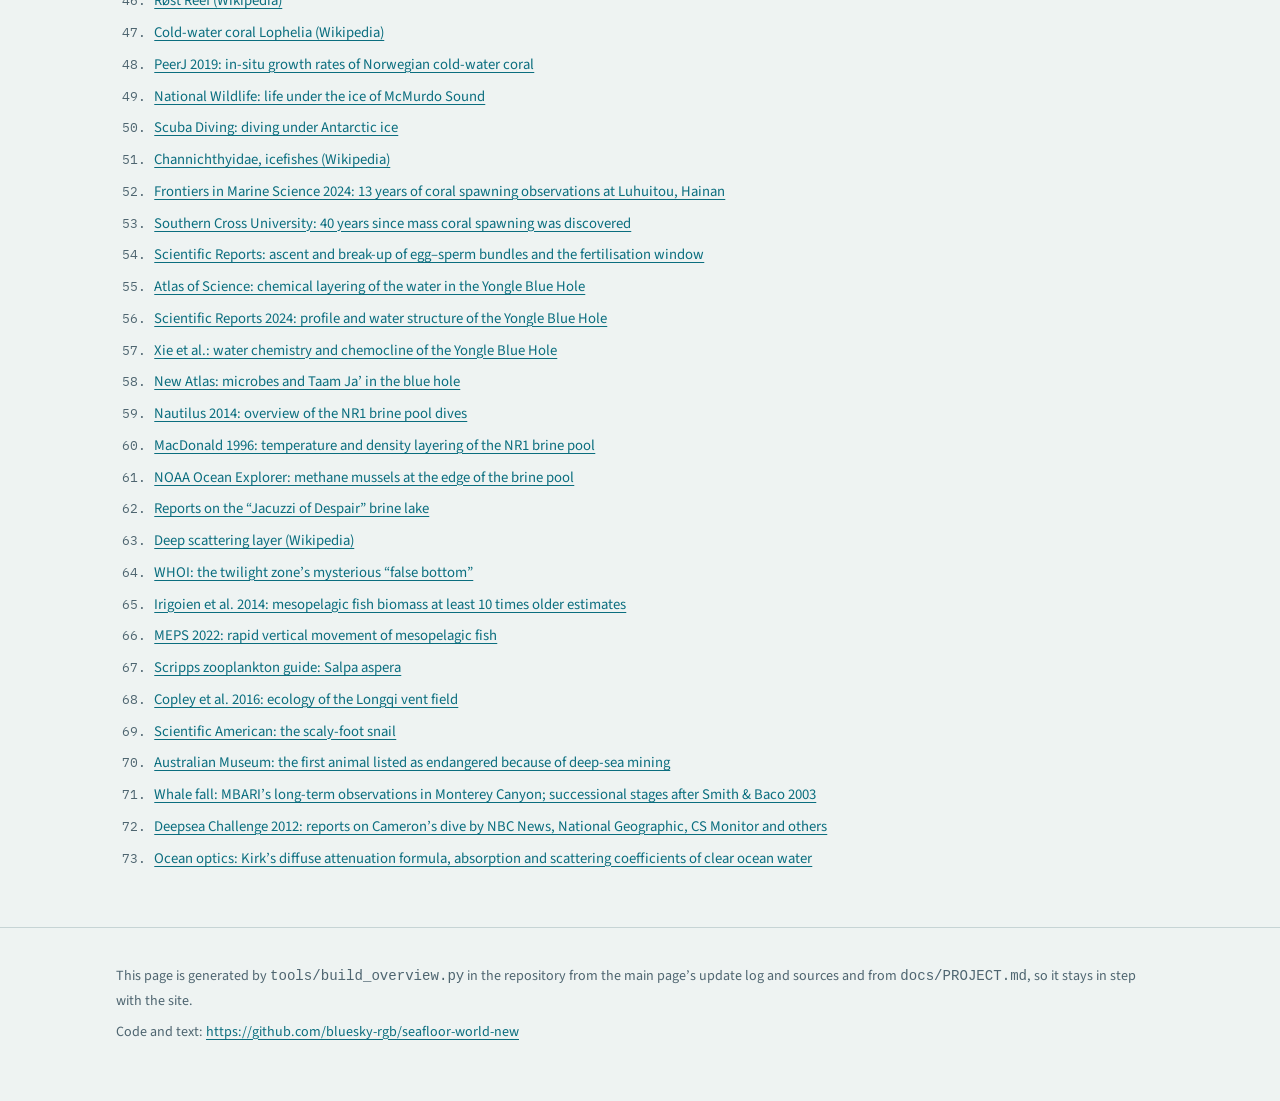
==== commit 1b2f54a8: "Make the real data's effect visible: HUD 'measured today' badge, hold-to-compare healthy reef, white" ====
--- a/overview.en.html
+++ b/overview.en.html
@@ -137,7 +137,7 @@
     <a class="btn" href="https://github.com/bluesky-rgb/seafloor-world-new/blob/main/docs/ARCHITECTURE.md" target="_blank" rel="noopener">How it is built (Chinese)</a>
     <a class="btn" href="overview.html" lang="zh-CN">中文</a>
   </div>
-  <div class="stats"><div><b>19</b><span>places</span></div><div><b>2</b><span>dive routes</span></div><div><b>103</b><span>species in the field guide</span></div><div><b>13</b><span>expeditions</span></div><div><b>17</b><span>physical and ecological models</span></div><div><b>73</b><span>sources</span></div><div><b>5,528</b><span>lines of code</span></div></div>
+  <div class="stats"><div><b>19</b><span>places</span></div><div><b>2</b><span>dive routes</span></div><div><b>103</b><span>species in the field guide</span></div><div><b>13</b><span>expeditions</span></div><div><b>17</b><span>physical and ecological models</span></div><div><b>73</b><span>sources</span></div><div><b>5,557</b><span>lines of code</span></div></div>
 </div></header>
 
 <nav class="idx" aria-label="Sections"><div class="wrap">
@@ -205,10 +205,10 @@
 
 <section id="timeline"><div class="wrap">
   <p class="eyebrow">Development</p>
-  <h2>37 updates</h2>
+  <h2>38 updates</h2>
   <p class="col sub">Taken from the update log inside the page, newest first. The full write-up of each update is in the main page’s “Update log, roadmap and sources” (in Chinese).</p>
-  <ol class="tl col"><li><time>2026-10-20</time><div><b>Coral bleaching time machine, today’s sea and local day and night</b></div></li><li><time>2026-10-19</time><div><b>The ocean today: coral bleaching, tide and sea ice follow the real world</b></div></li><li><time>2026-10-19</time><div><b>Directions in the text description, keyboard look-around</b></div></li><li><time>2026-10-19</time><div><b>Text description and more opening views</b></div></li><li><time>2026-10-19</time><div><b>Opening views polished, English overview</b></div></li><li><time>2026-10-19</time><div><b>English version</b></div></li><li><time>2026-10-18</time><div><b>Smooth mode, deep-sea animals rebuilt and project overview</b></div></li><li><time>2026-10-18</time><div><b>Rocky intertidal and tides</b></div></li></ol>
-  <details class="more col"><summary>Show the 29 earlier updates</summary><ol class="tl"><li><time>2026-10-18</time><div><b>Seamount octopus garden</b></div></li><li><time>2026-10-18</time><div><b>The Arctic floe edge</b></div></li><li><time>2026-10-18</time><div><b>Seagrass and mangroves</b></div></li><li><time>2026-10-18</time><div><b>Abyssal plain</b></div></li><li><time>2026-10-18</time><div><b>Leading animals rebuilt</b></div></li><li><time>2026-10-18</time><div><b>Engineering tidy-up</b></div></li><li><time>2026-10-18</time><div><b>Spoken tour narration</b></div></li><li><time>2026-10-18</time><div><b>Exhibition mode</b></div></li><li><time>2026-10-15</time><div><b>VR mode</b></div></li><li><time>2026-10-14</time><div><b>Shared field guide</b></div></li><li><time>2026-10-12</time><div><b>Screenshot postcards</b></div></li><li><time>2026-10-11</time><div><b>Seafloor relief overview</b></div></li><li><time>2026-10-11</time><div><b>Pressure experiment</b></div></li><li><time>2026-10-11</time><div><b>Deep sound channel · how to use it</b></div></li><li><time>2026-10-11</time><div><b>Touch glow</b></div></li><li><time>2026-10-11</time><div><b>Expeditions</b></div></li><li><time>2026-10-11</time><div><b>Free piloting</b></div></li><li><time>2026-10-11</time><div><b>Wreck reef</b></div></li><li><time>2026-10-11</time><div><b>Cold-water coral reef</b></div></li><li><time>2026-10-11</time><div><b>Under the Antarctic sea ice</b></div></li><li><time>2026-10-11</time><div><b>Coral spawning night · notes on the page</b></div></li><li><time>2026-10-11</time><div><b>Blue hole</b></div></li><li><time>2026-10-10</time><div><b>Brine pool</b></div></li><li><time>2026-10-10</time><div><b>Daily vertical migration</b></div></li><li><time>2026-10-10</time><div><b>Hydrothermal vents</b></div></li><li><time></time><div><b>Whale fall</b></div></li><li><time></time><div><b>Full dive and Deepsea Challenge 2012</b></div></li><li><time></time><div><b>Species and wonder</b></div></li><li><time></time><div><b>A physically real seafloor</b></div></li></ol></details>
+  <ol class="tl col"><li><time>2026-10-20</time><div><b>Making the real data’s effect visible</b></div></li><li><time>2026-10-20</time><div><b>Coral bleaching time machine, today’s sea and local day and night</b></div></li><li><time>2026-10-19</time><div><b>The ocean today: coral bleaching, tide and sea ice follow the real world</b></div></li><li><time>2026-10-19</time><div><b>Directions in the text description, keyboard look-around</b></div></li><li><time>2026-10-19</time><div><b>Text description and more opening views</b></div></li><li><time>2026-10-19</time><div><b>Opening views polished, English overview</b></div></li><li><time>2026-10-19</time><div><b>English version</b></div></li><li><time>2026-10-18</time><div><b>Smooth mode, deep-sea animals rebuilt and project overview</b></div></li></ol>
+  <details class="more col"><summary>Show the 30 earlier updates</summary><ol class="tl"><li><time>2026-10-18</time><div><b>Rocky intertidal and tides</b></div></li><li><time>2026-10-18</time><div><b>Seamount octopus garden</b></div></li><li><time>2026-10-18</time><div><b>The Arctic floe edge</b></div></li><li><time>2026-10-18</time><div><b>Seagrass and mangroves</b></div></li><li><time>2026-10-18</time><div><b>Abyssal plain</b></div></li><li><time>2026-10-18</time><div><b>Leading animals rebuilt</b></div></li><li><time>2026-10-18</time><div><b>Engineering tidy-up</b></div></li><li><time>2026-10-18</time><div><b>Spoken tour narration</b></div></li><li><time>2026-10-18</time><div><b>Exhibition mode</b></div></li><li><time>2026-10-15</time><div><b>VR mode</b></div></li><li><time>2026-10-14</time><div><b>Shared field guide</b></div></li><li><time>2026-10-12</time><div><b>Screenshot postcards</b></div></li><li><time>2026-10-11</time><div><b>Seafloor relief overview</b></div></li><li><time>2026-10-11</time><div><b>Pressure experiment</b></div></li><li><time>2026-10-11</time><div><b>Deep sound channel · how to use it</b></div></li><li><time>2026-10-11</time><div><b>Touch glow</b></div></li><li><time>2026-10-11</time><div><b>Expeditions</b></div></li><li><time>2026-10-11</time><div><b>Free piloting</b></div></li><li><time>2026-10-11</time><div><b>Wreck reef</b></div></li><li><time>2026-10-11</time><div><b>Cold-water coral reef</b></div></li><li><time>2026-10-11</time><div><b>Under the Antarctic sea ice</b></div></li><li><time>2026-10-11</time><div><b>Coral spawning night · notes on the page</b></div></li><li><time>2026-10-11</time><div><b>Blue hole</b></div></li><li><time>2026-10-10</time><div><b>Brine pool</b></div></li><li><time>2026-10-10</time><div><b>Daily vertical migration</b></div></li><li><time>2026-10-10</time><div><b>Hydrothermal vents</b></div></li><li><time></time><div><b>Whale fall</b></div></li><li><time></time><div><b>Full dive and Deepsea Challenge 2012</b></div></li><li><time></time><div><b>Species and wonder</b></div></li><li><time></time><div><b>A physically real seafloor</b></div></li></ol></details>
 </div></section>
 
 <section id="issues"><div class="wrap">
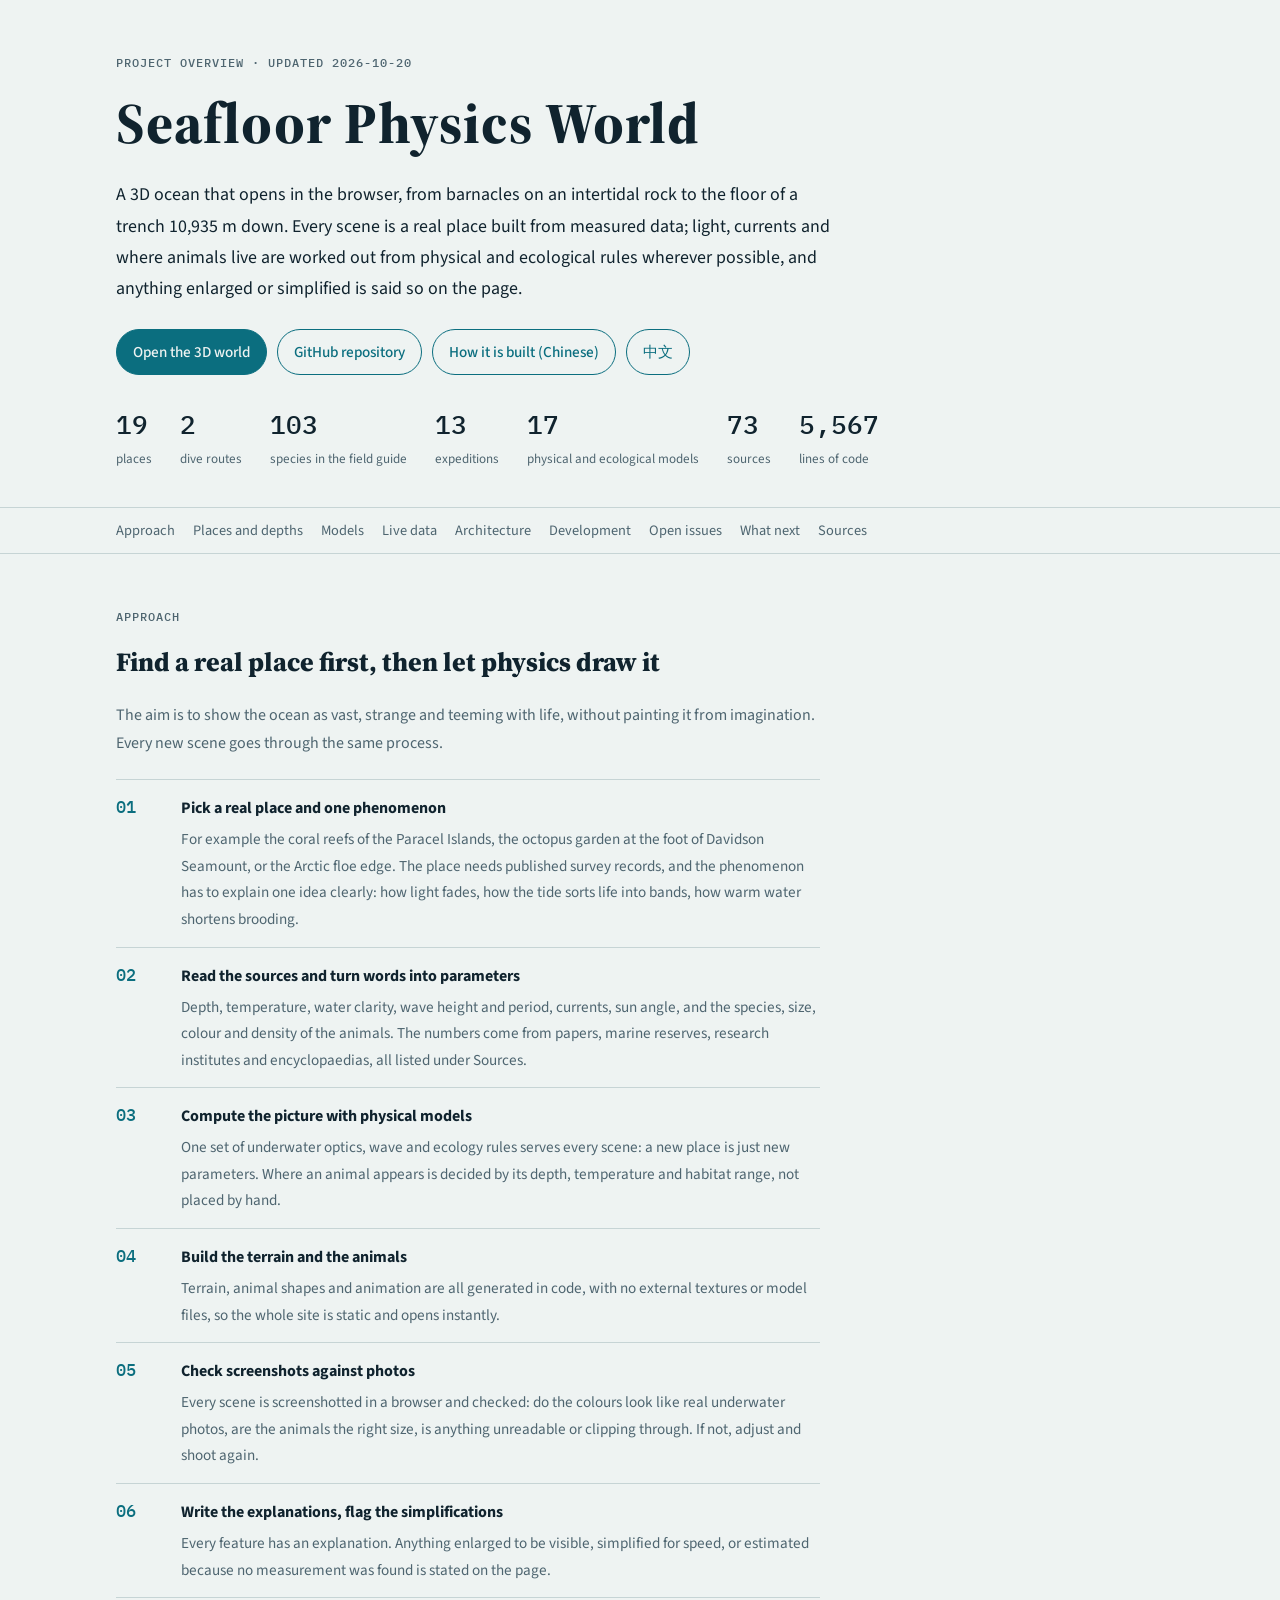
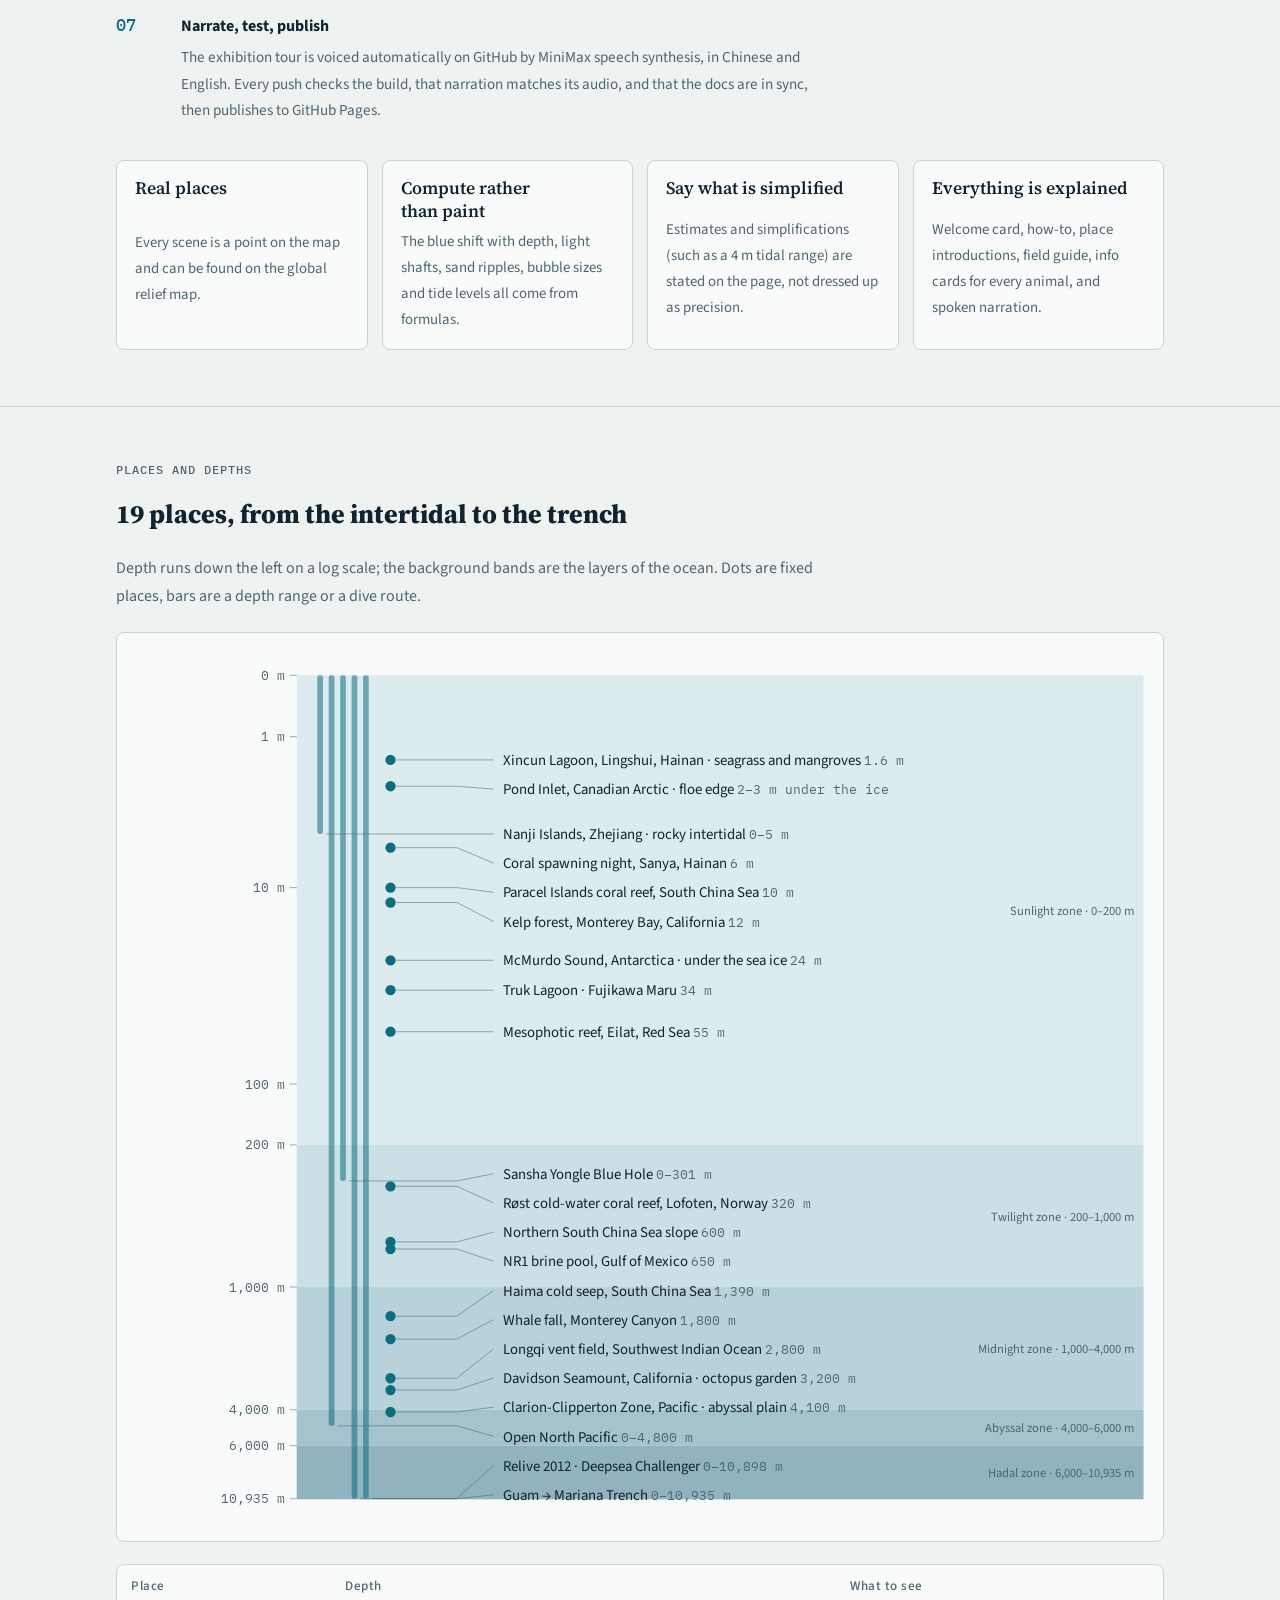
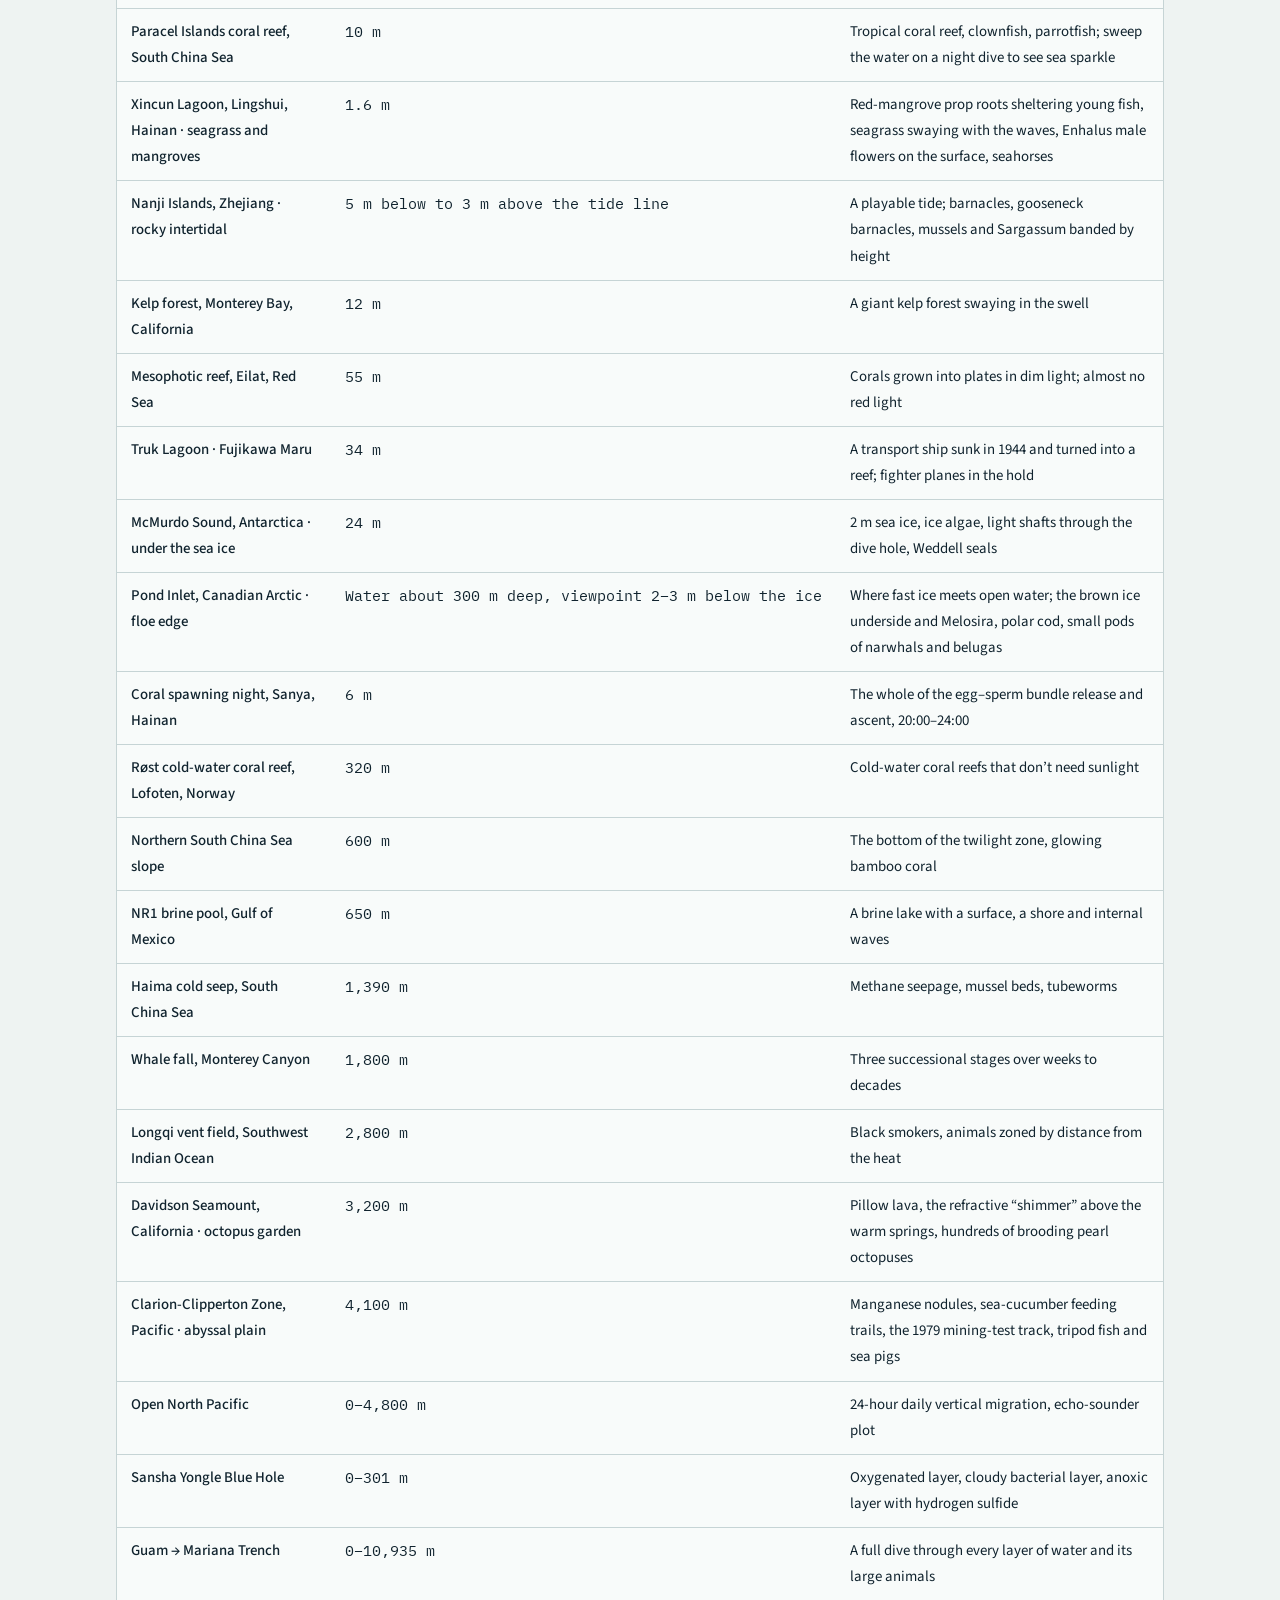
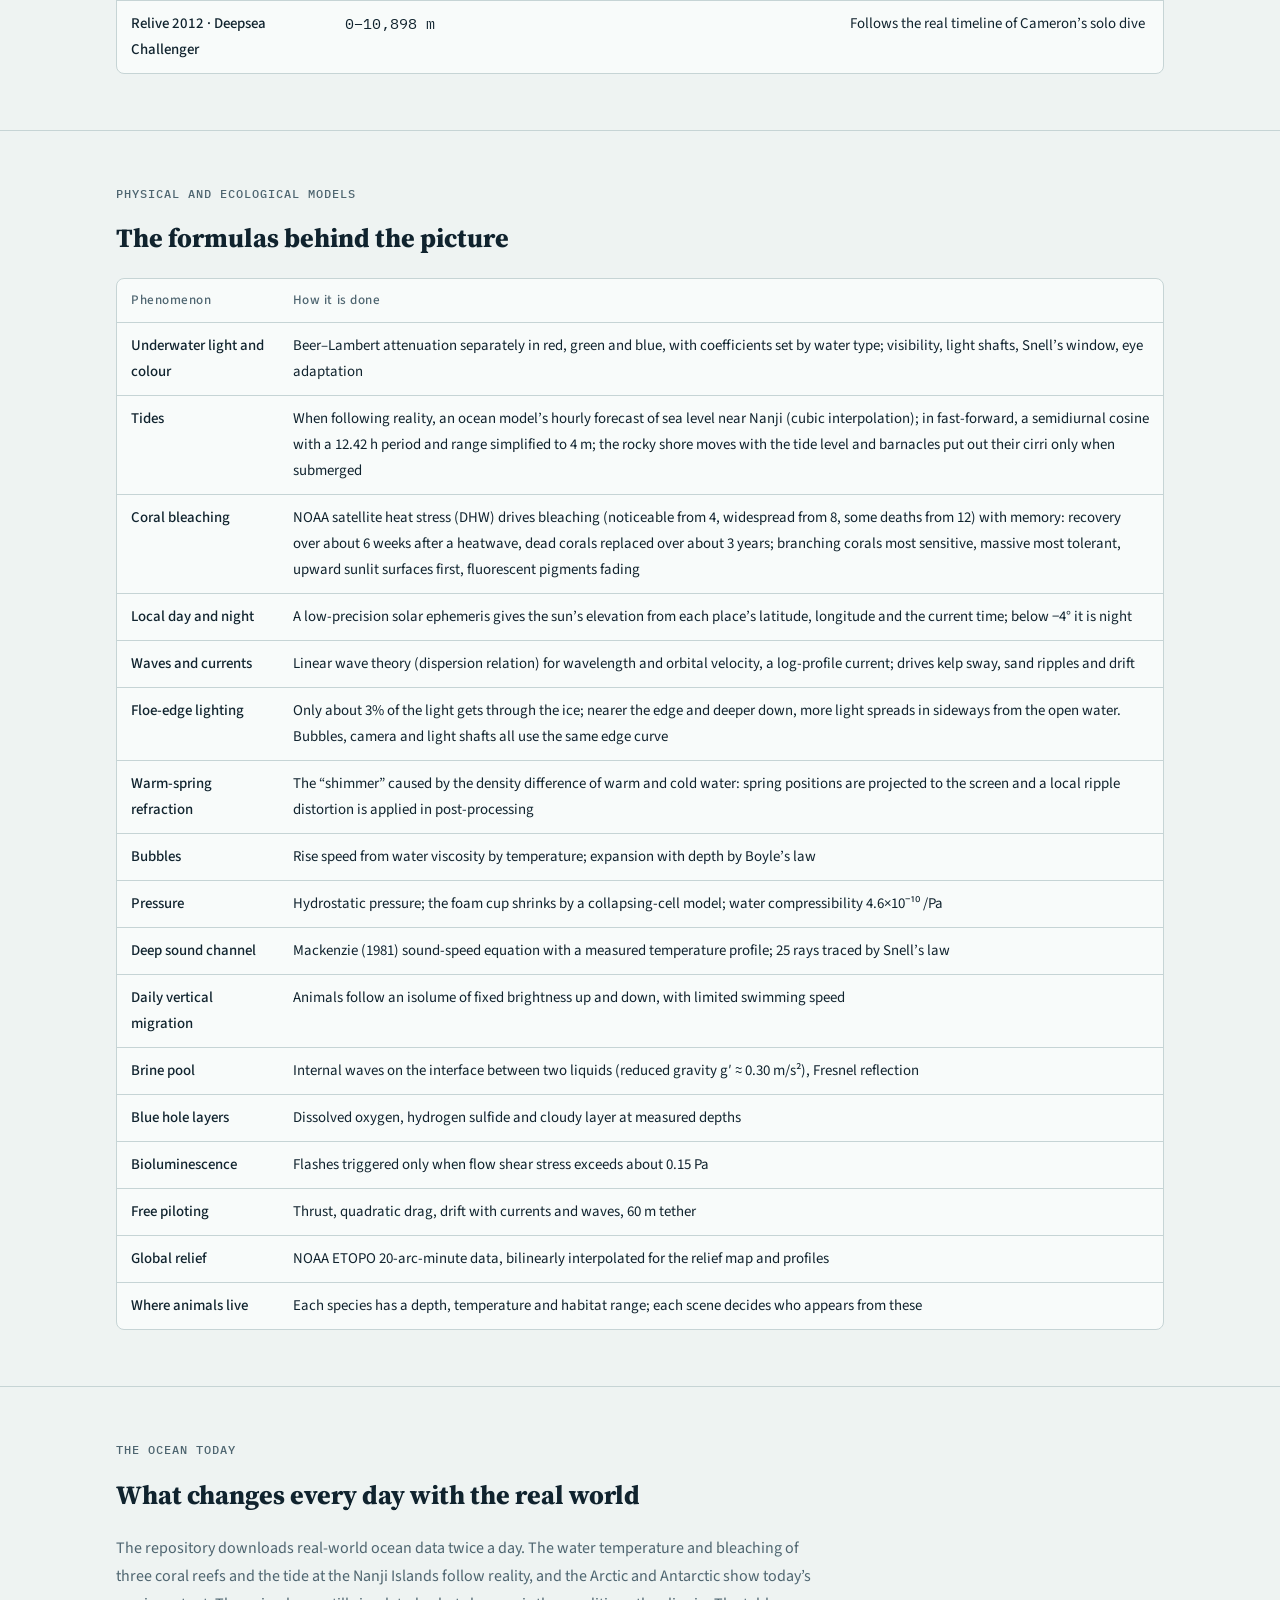
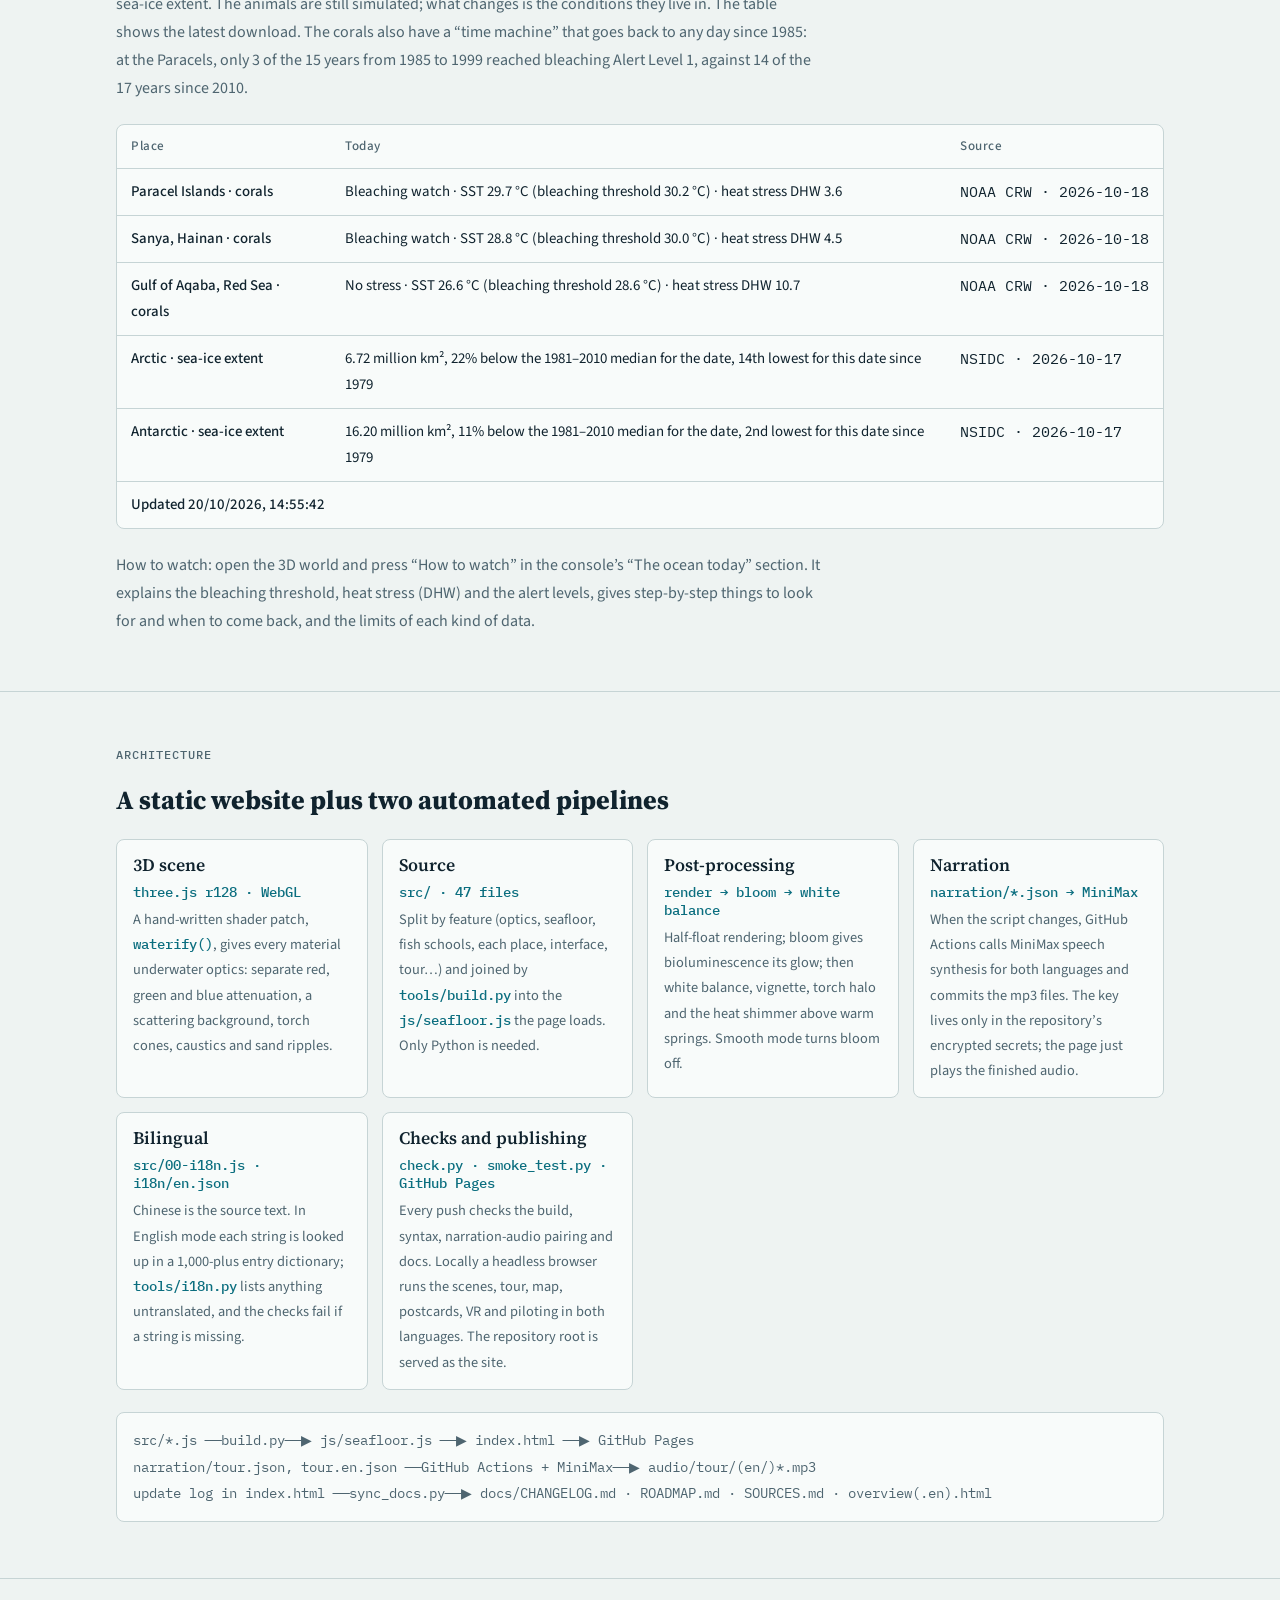
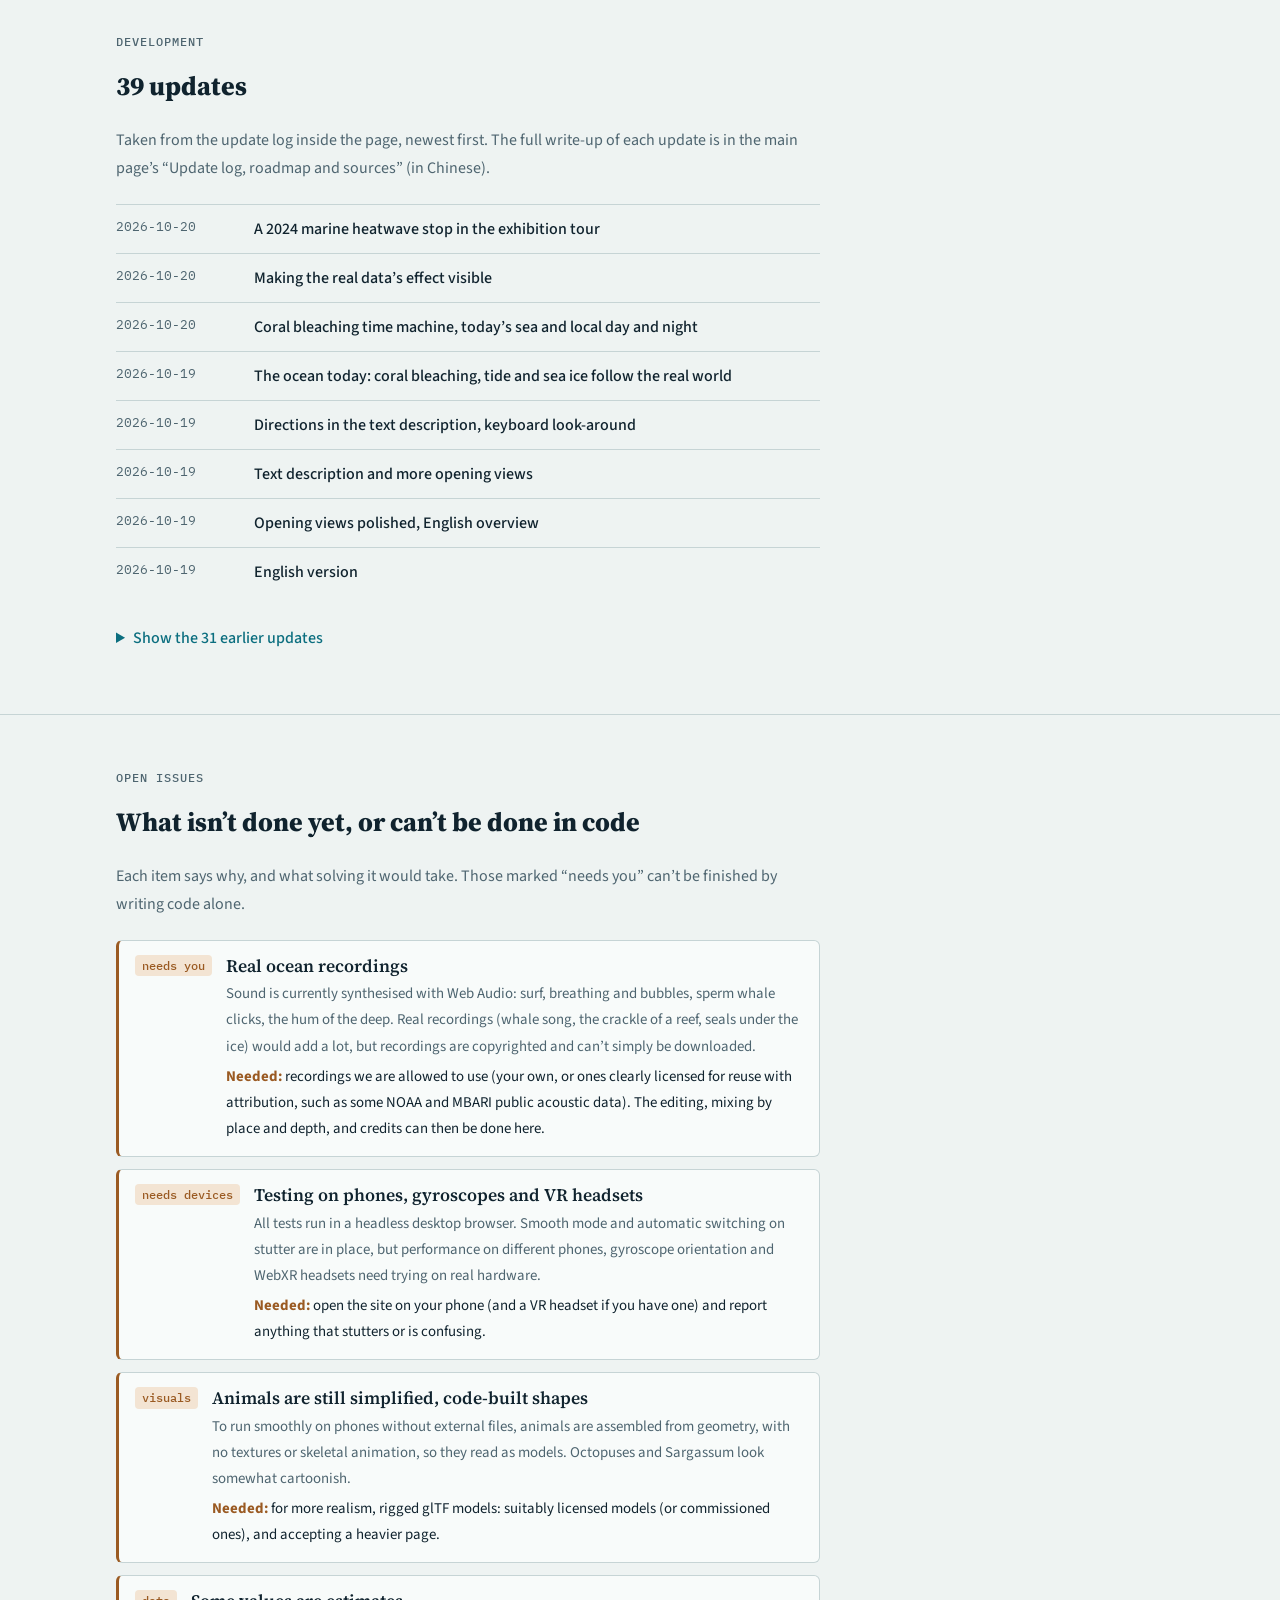
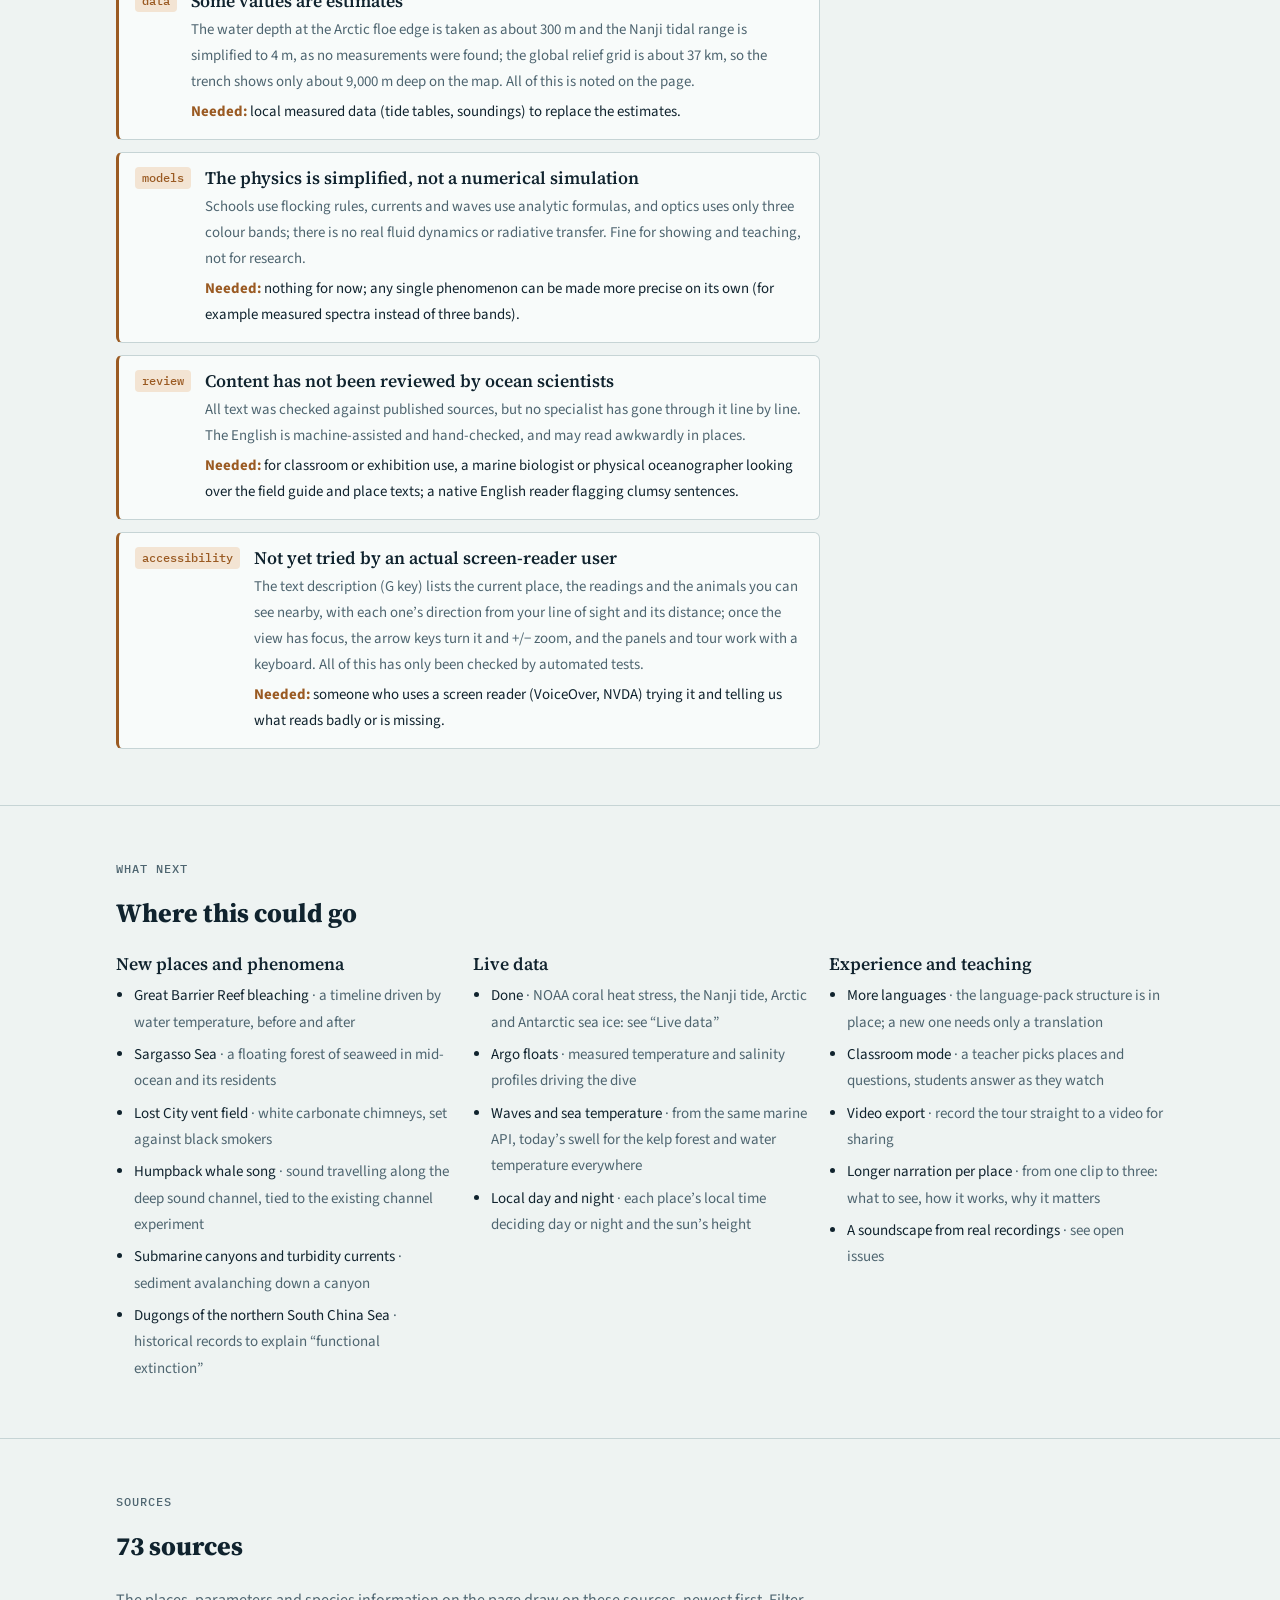
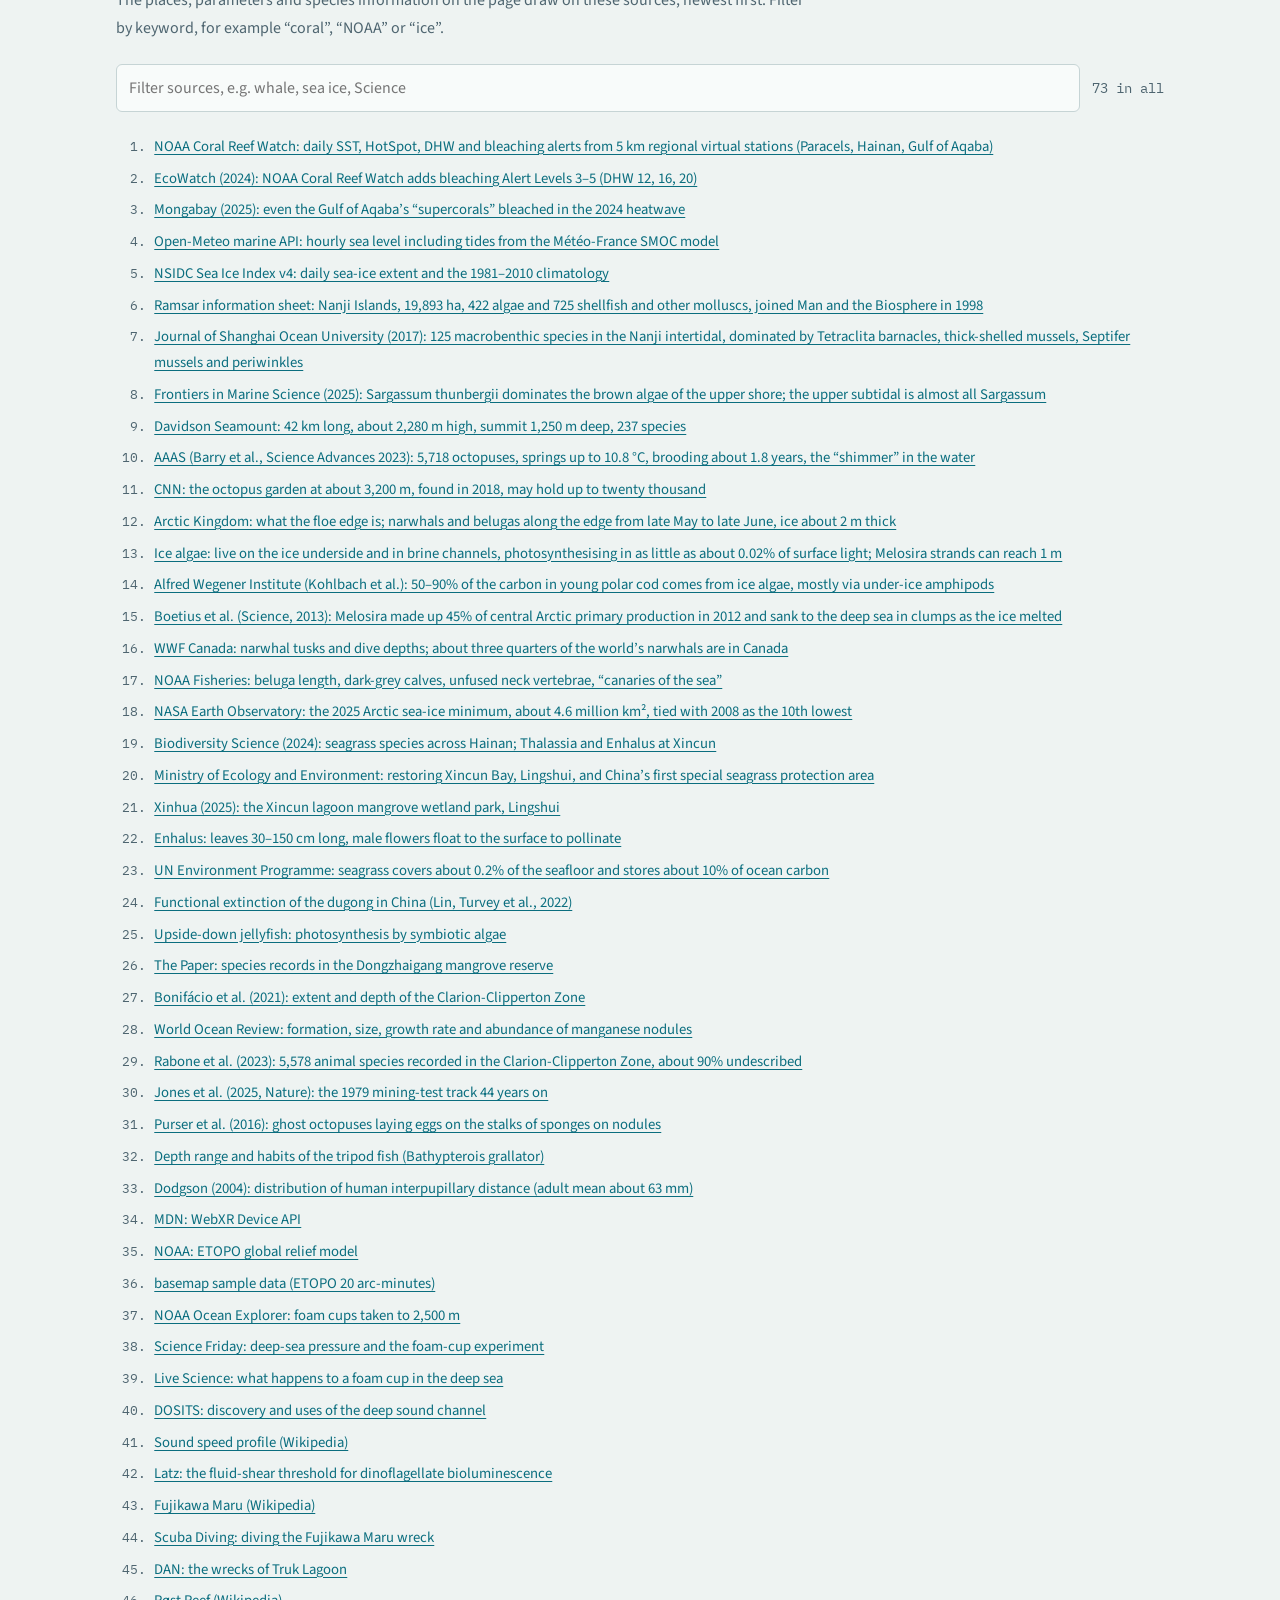
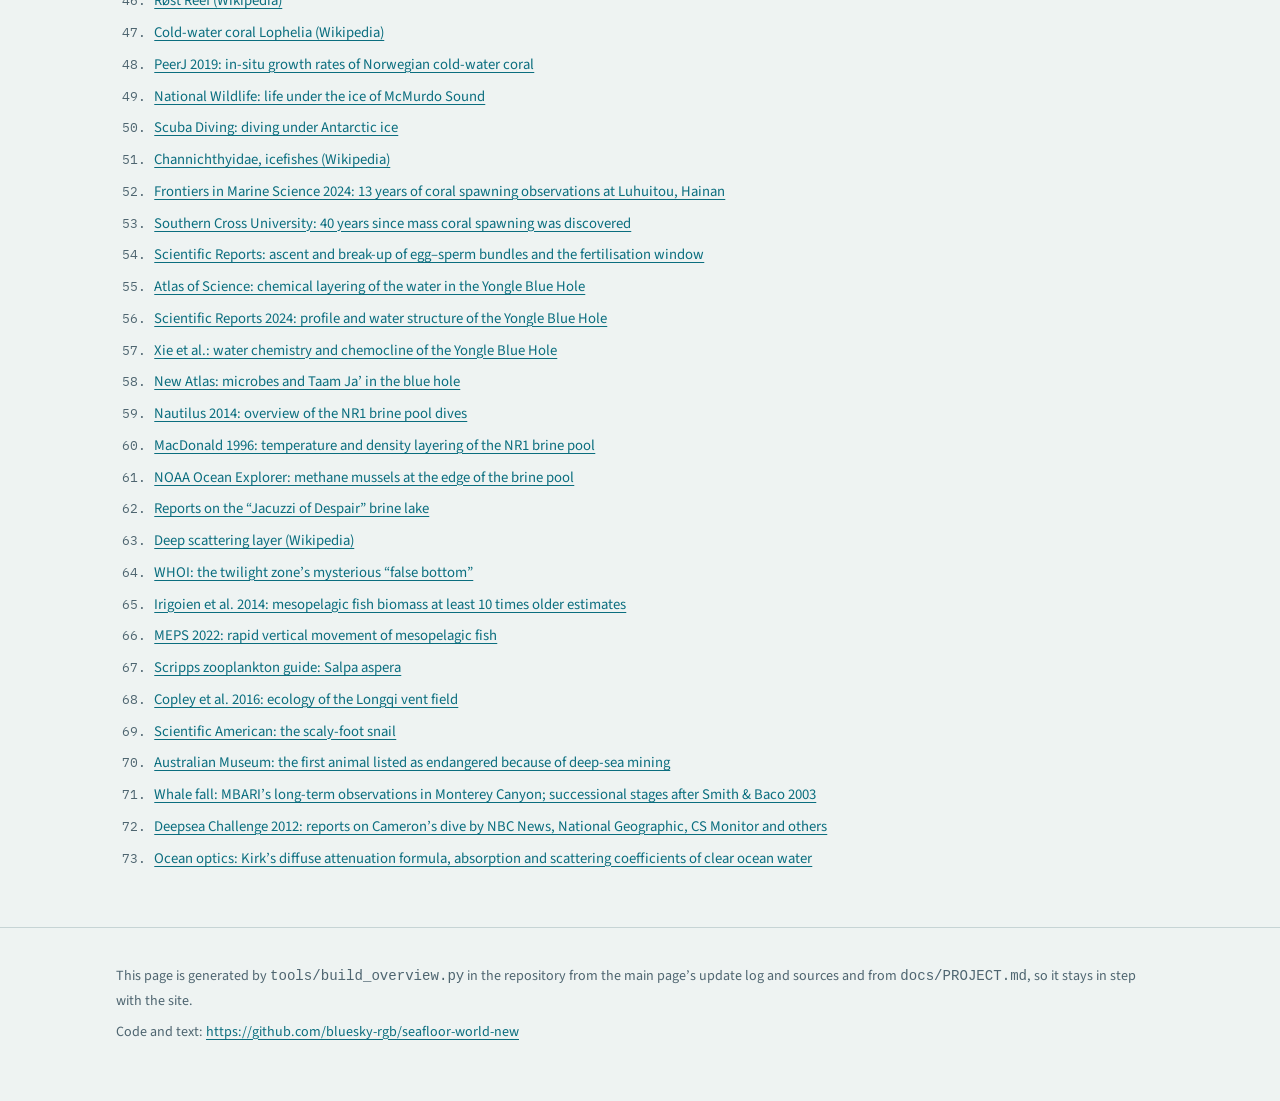
==== commit c5bc45fa: "Exhibition tour: a narrated stop that fast-forwards the real 2024 Xisha marine heatwave Co-Authored-" ====
--- a/overview.en.html
+++ b/overview.en.html
@@ -137,7 +137,7 @@
     <a class="btn" href="https://github.com/bluesky-rgb/seafloor-world-new/blob/main/docs/ARCHITECTURE.md" target="_blank" rel="noopener">How it is built (Chinese)</a>
     <a class="btn" href="overview.html" lang="zh-CN">中文</a>
   </div>
-  <div class="stats"><div><b>19</b><span>places</span></div><div><b>2</b><span>dive routes</span></div><div><b>103</b><span>species in the field guide</span></div><div><b>13</b><span>expeditions</span></div><div><b>17</b><span>physical and ecological models</span></div><div><b>73</b><span>sources</span></div><div><b>5,557</b><span>lines of code</span></div></div>
+  <div class="stats"><div><b>19</b><span>places</span></div><div><b>2</b><span>dive routes</span></div><div><b>103</b><span>species in the field guide</span></div><div><b>13</b><span>expeditions</span></div><div><b>17</b><span>physical and ecological models</span></div><div><b>73</b><span>sources</span></div><div><b>5,567</b><span>lines of code</span></div></div>
 </div></header>
 
 <nav class="idx" aria-label="Sections"><div class="wrap">
@@ -205,10 +205,10 @@
 
 <section id="timeline"><div class="wrap">
   <p class="eyebrow">Development</p>
-  <h2>38 updates</h2>
+  <h2>39 updates</h2>
   <p class="col sub">Taken from the update log inside the page, newest first. The full write-up of each update is in the main page’s “Update log, roadmap and sources” (in Chinese).</p>
-  <ol class="tl col"><li><time>2026-10-20</time><div><b>Making the real data’s effect visible</b></div></li><li><time>2026-10-20</time><div><b>Coral bleaching time machine, today’s sea and local day and night</b></div></li><li><time>2026-10-19</time><div><b>The ocean today: coral bleaching, tide and sea ice follow the real world</b></div></li><li><time>2026-10-19</time><div><b>Directions in the text description, keyboard look-around</b></div></li><li><time>2026-10-19</time><div><b>Text description and more opening views</b></div></li><li><time>2026-10-19</time><div><b>Opening views polished, English overview</b></div></li><li><time>2026-10-19</time><div><b>English version</b></div></li><li><time>2026-10-18</time><div><b>Smooth mode, deep-sea animals rebuilt and project overview</b></div></li></ol>
-  <details class="more col"><summary>Show the 30 earlier updates</summary><ol class="tl"><li><time>2026-10-18</time><div><b>Rocky intertidal and tides</b></div></li><li><time>2026-10-18</time><div><b>Seamount octopus garden</b></div></li><li><time>2026-10-18</time><div><b>The Arctic floe edge</b></div></li><li><time>2026-10-18</time><div><b>Seagrass and mangroves</b></div></li><li><time>2026-10-18</time><div><b>Abyssal plain</b></div></li><li><time>2026-10-18</time><div><b>Leading animals rebuilt</b></div></li><li><time>2026-10-18</time><div><b>Engineering tidy-up</b></div></li><li><time>2026-10-18</time><div><b>Spoken tour narration</b></div></li><li><time>2026-10-18</time><div><b>Exhibition mode</b></div></li><li><time>2026-10-15</time><div><b>VR mode</b></div></li><li><time>2026-10-14</time><div><b>Shared field guide</b></div></li><li><time>2026-10-12</time><div><b>Screenshot postcards</b></div></li><li><time>2026-10-11</time><div><b>Seafloor relief overview</b></div></li><li><time>2026-10-11</time><div><b>Pressure experiment</b></div></li><li><time>2026-10-11</time><div><b>Deep sound channel · how to use it</b></div></li><li><time>2026-10-11</time><div><b>Touch glow</b></div></li><li><time>2026-10-11</time><div><b>Expeditions</b></div></li><li><time>2026-10-11</time><div><b>Free piloting</b></div></li><li><time>2026-10-11</time><div><b>Wreck reef</b></div></li><li><time>2026-10-11</time><div><b>Cold-water coral reef</b></div></li><li><time>2026-10-11</time><div><b>Under the Antarctic sea ice</b></div></li><li><time>2026-10-11</time><div><b>Coral spawning night · notes on the page</b></div></li><li><time>2026-10-11</time><div><b>Blue hole</b></div></li><li><time>2026-10-10</time><div><b>Brine pool</b></div></li><li><time>2026-10-10</time><div><b>Daily vertical migration</b></div></li><li><time>2026-10-10</time><div><b>Hydrothermal vents</b></div></li><li><time></time><div><b>Whale fall</b></div></li><li><time></time><div><b>Full dive and Deepsea Challenge 2012</b></div></li><li><time></time><div><b>Species and wonder</b></div></li><li><time></time><div><b>A physically real seafloor</b></div></li></ol></details>
+  <ol class="tl col"><li><time>2026-10-20</time><div><b>A 2024 marine heatwave stop in the exhibition tour</b></div></li><li><time>2026-10-20</time><div><b>Making the real data’s effect visible</b></div></li><li><time>2026-10-20</time><div><b>Coral bleaching time machine, today’s sea and local day and night</b></div></li><li><time>2026-10-19</time><div><b>The ocean today: coral bleaching, tide and sea ice follow the real world</b></div></li><li><time>2026-10-19</time><div><b>Directions in the text description, keyboard look-around</b></div></li><li><time>2026-10-19</time><div><b>Text description and more opening views</b></div></li><li><time>2026-10-19</time><div><b>Opening views polished, English overview</b></div></li><li><time>2026-10-19</time><div><b>English version</b></div></li></ol>
+  <details class="more col"><summary>Show the 31 earlier updates</summary><ol class="tl"><li><time>2026-10-18</time><div><b>Smooth mode, deep-sea animals rebuilt and project overview</b></div></li><li><time>2026-10-18</time><div><b>Rocky intertidal and tides</b></div></li><li><time>2026-10-18</time><div><b>Seamount octopus garden</b></div></li><li><time>2026-10-18</time><div><b>The Arctic floe edge</b></div></li><li><time>2026-10-18</time><div><b>Seagrass and mangroves</b></div></li><li><time>2026-10-18</time><div><b>Abyssal plain</b></div></li><li><time>2026-10-18</time><div><b>Leading animals rebuilt</b></div></li><li><time>2026-10-18</time><div><b>Engineering tidy-up</b></div></li><li><time>2026-10-18</time><div><b>Spoken tour narration</b></div></li><li><time>2026-10-18</time><div><b>Exhibition mode</b></div></li><li><time>2026-10-15</time><div><b>VR mode</b></div></li><li><time>2026-10-14</time><div><b>Shared field guide</b></div></li><li><time>2026-10-12</time><div><b>Screenshot postcards</b></div></li><li><time>2026-10-11</time><div><b>Seafloor relief overview</b></div></li><li><time>2026-10-11</time><div><b>Pressure experiment</b></div></li><li><time>2026-10-11</time><div><b>Deep sound channel · how to use it</b></div></li><li><time>2026-10-11</time><div><b>Touch glow</b></div></li><li><time>2026-10-11</time><div><b>Expeditions</b></div></li><li><time>2026-10-11</time><div><b>Free piloting</b></div></li><li><time>2026-10-11</time><div><b>Wreck reef</b></div></li><li><time>2026-10-11</time><div><b>Cold-water coral reef</b></div></li><li><time>2026-10-11</time><div><b>Under the Antarctic sea ice</b></div></li><li><time>2026-10-11</time><div><b>Coral spawning night · notes on the page</b></div></li><li><time>2026-10-11</time><div><b>Blue hole</b></div></li><li><time>2026-10-10</time><div><b>Brine pool</b></div></li><li><time>2026-10-10</time><div><b>Daily vertical migration</b></div></li><li><time>2026-10-10</time><div><b>Hydrothermal vents</b></div></li><li><time></time><div><b>Whale fall</b></div></li><li><time></time><div><b>Full dive and Deepsea Challenge 2012</b></div></li><li><time></time><div><b>Species and wonder</b></div></li><li><time></time><div><b>A physically real seafloor</b></div></li></ol></details>
 </div></section>
 
 <section id="issues"><div class="wrap">
